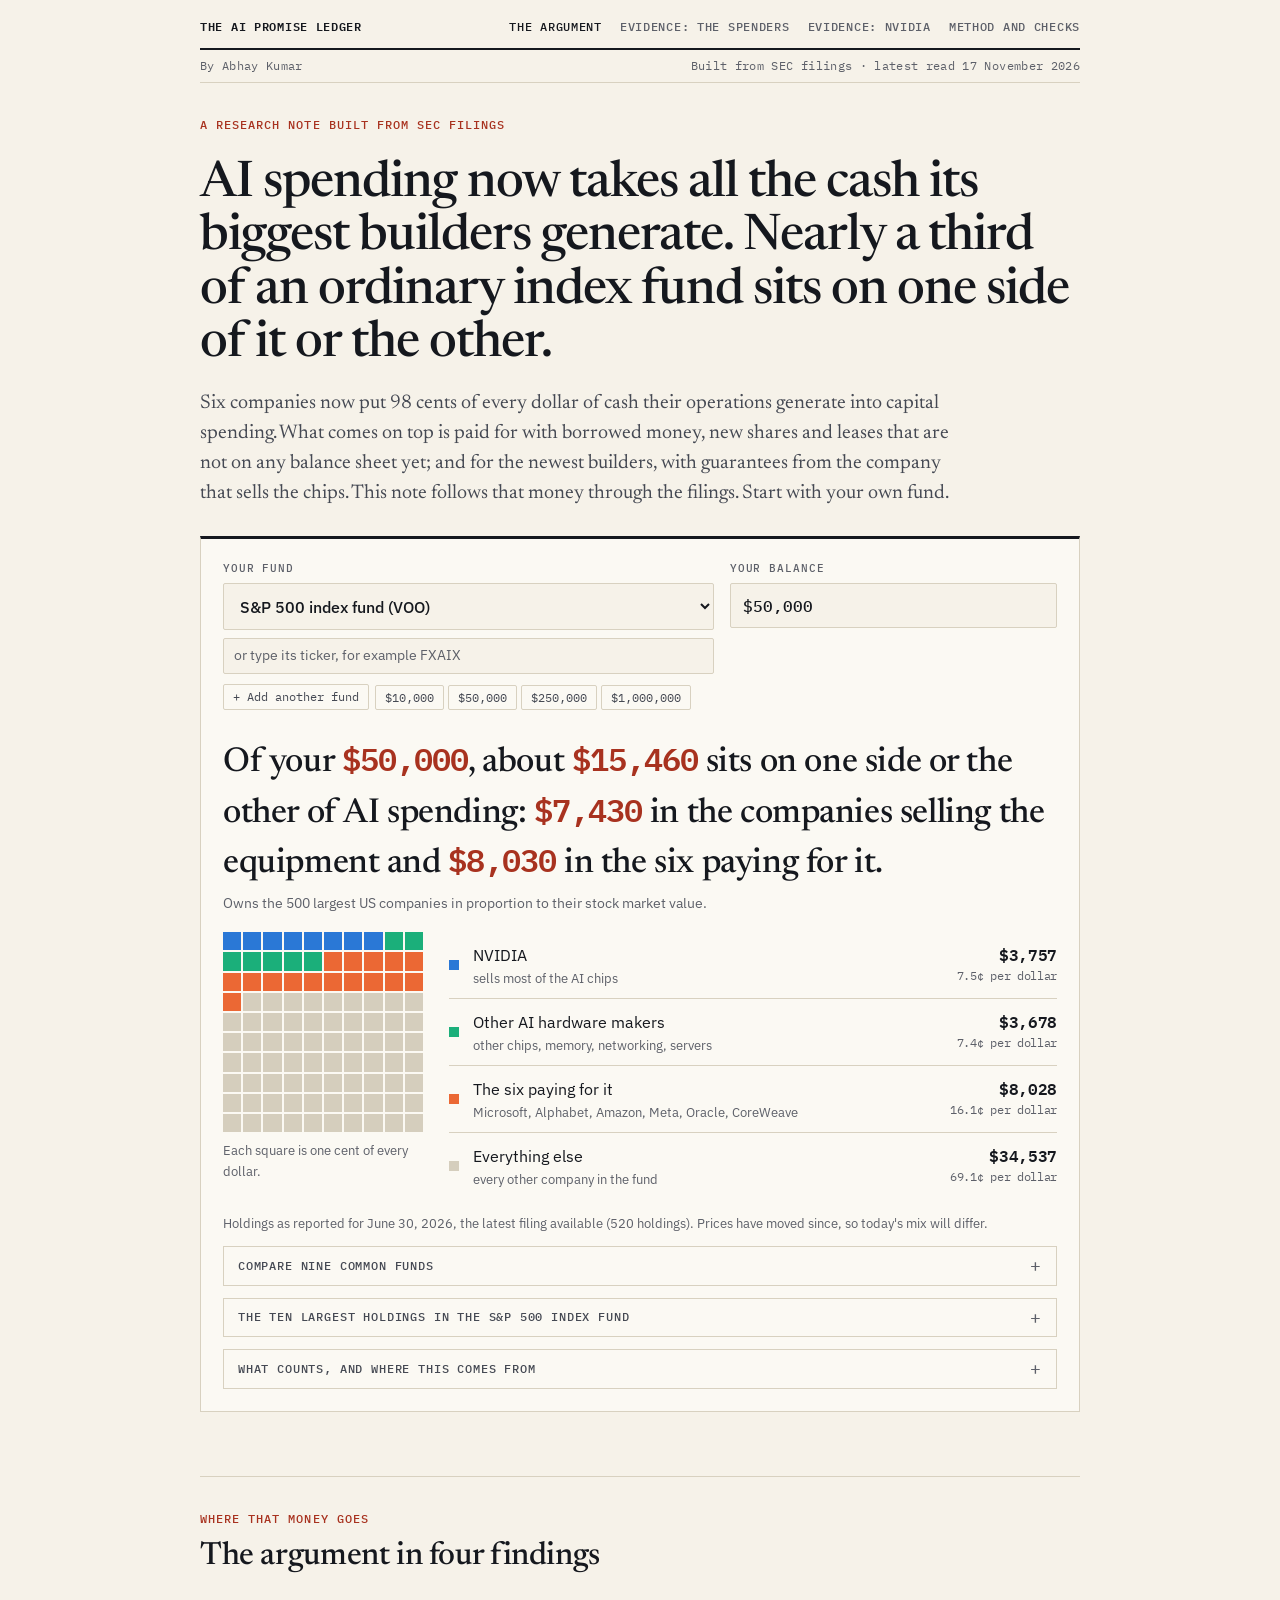
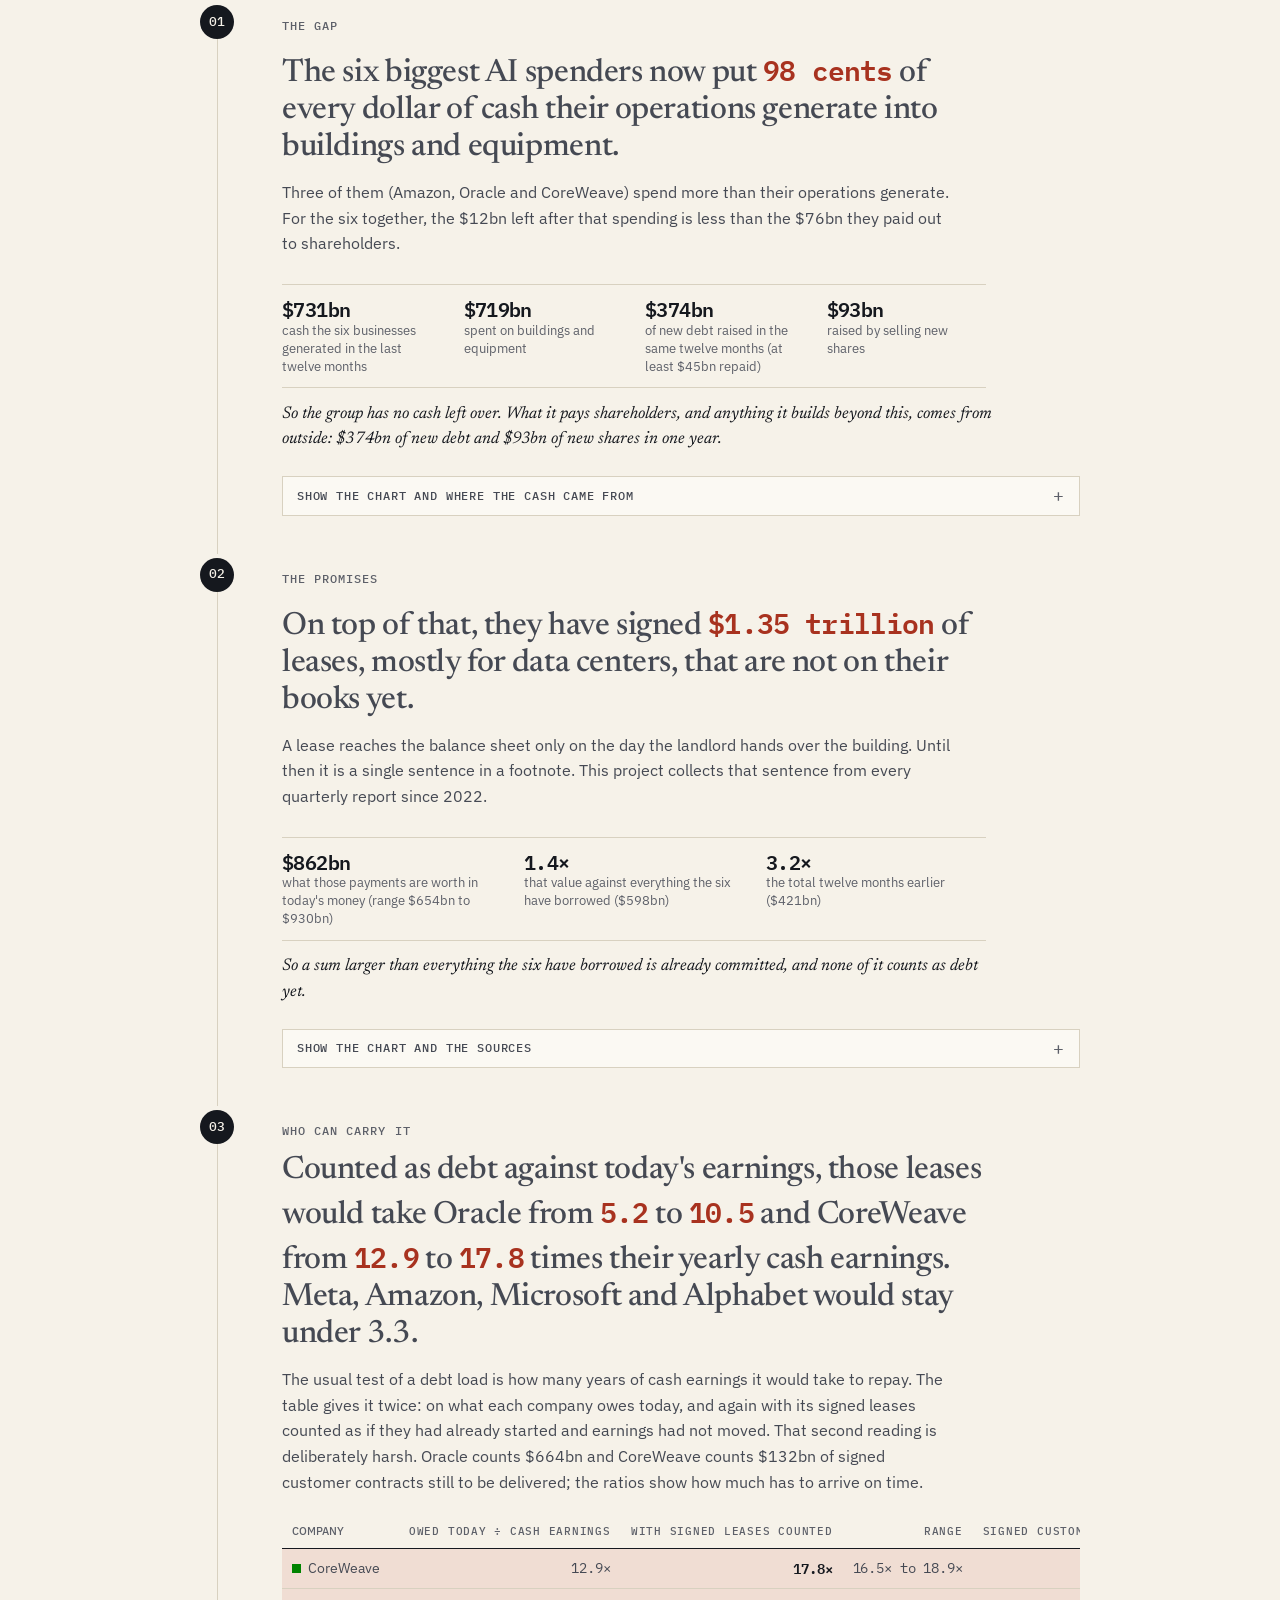
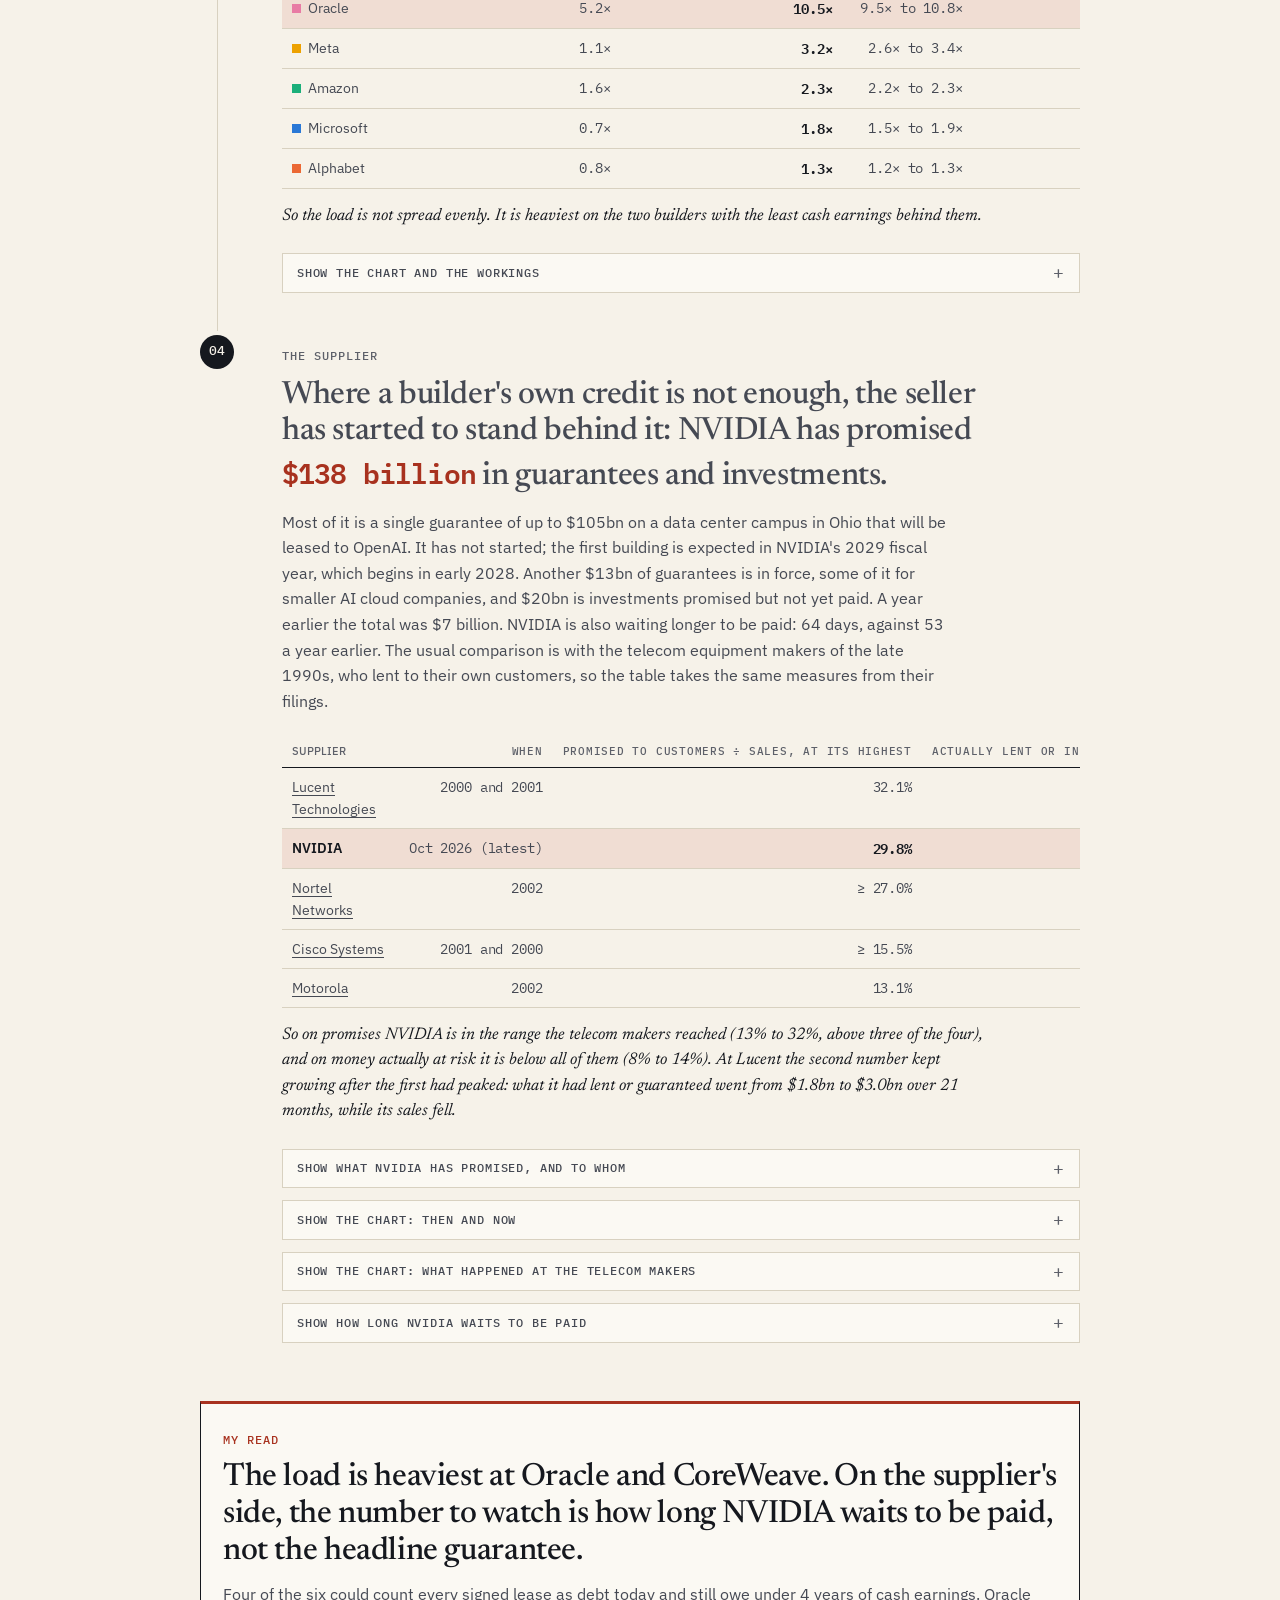
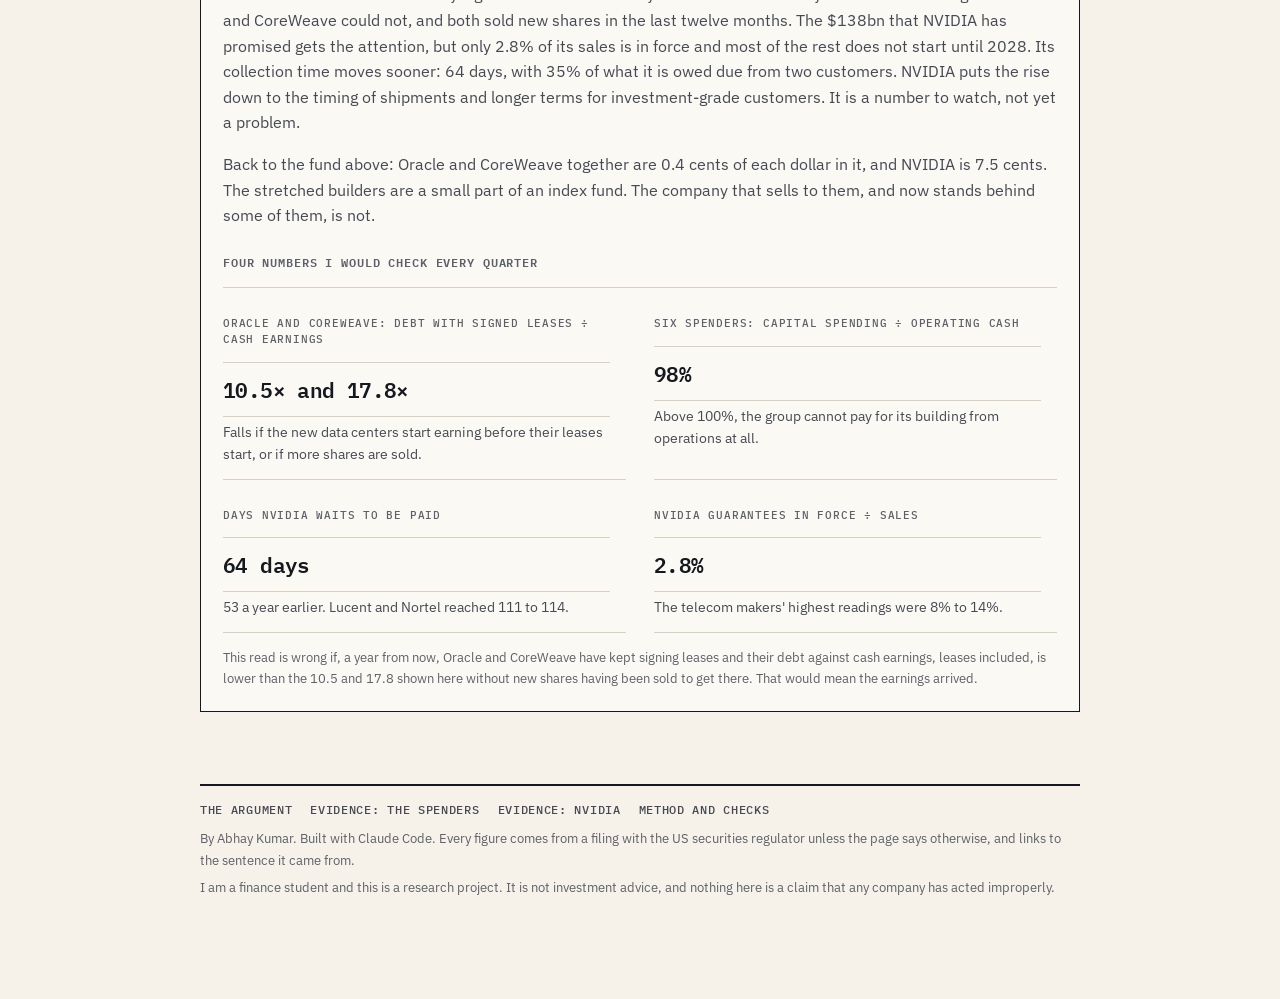
==== docs/index.html @ 32754086 "The AI Promise Ledger How the AI build-out is being paid for, from SEC filings: the cash gap at six " ====
<!doctype html>
<html lang="en">
<head>
<meta charset="utf-8">
<meta name="viewport" content="width=device-width, initial-scale=1">
<title>The AI Promise Ledger</title>
<meta name="description" content="How much of an ordinary index fund depends on AI spending, and how that spending is being paid for: four findings from SEC filings, with a tool to see your own number.">
<meta name="author" content="Abhay Kumar">
<link rel="canonical" href="https://abhay-kumar-2501.github.io/ai-promise-ledger/">
<link rel="icon" href="data:image/svg+xml,%3Csvg xmlns='http://www.w3.org/2000/svg' viewBox='0 0 32 32'%3E%3Crect width='32' height='32' fill='%2315181e'/%3E%3Crect x='7' y='18' width='4' height='7' fill='%23f6f2e9'/%3E%3Crect x='14' y='12' width='4' height='13' fill='%23f6f2e9'/%3E%3Crect x='21' y='7' width='4' height='18' fill='%23a8321f'/%3E%3C/svg%3E">
<meta property="og:type" content="article">
<meta property="og:site_name" content="The AI Promise Ledger">
<meta property="og:title" content="AI spending now takes all the cash its biggest builders generate">
<meta property="og:description" content="How much of an ordinary index fund depends on AI spending, and how that spending is being paid for: four findings from SEC filings, with a tool to see your own number.">
<meta property="og:url" content="https://abhay-kumar-2501.github.io/ai-promise-ledger/">
<meta property="og:image" content="https://abhay-kumar-2501.github.io/ai-promise-ledger/assets/card.png">
<meta property="og:image:width" content="1200">
<meta property="og:image:height" content="627">
<meta name="twitter:card" content="summary_large_image">
<link rel="preconnect" href="https://fonts.googleapis.com">
<link rel="preconnect" href="https://fonts.gstatic.com" crossorigin>
<link rel="stylesheet" href="https://fonts.googleapis.com/css2?family=IBM+Plex+Mono:wght@400;500;600&family=IBM+Plex+Sans:ital,wght@0,400;0,500;0,600;1,400&family=Newsreader:ital,opsz,wght@0,6..72,400;0,6..72,500;0,6..72,600;1,6..72,400&display=swap">
<link rel="stylesheet" href="assets/site.css">
</head>
<body>
<main>
  <header class="mast"><a class="brand" href="index.html">The AI Promise Ledger</a><nav aria-label="Pages"><a href="index.html" aria-current="page">The argument</a><a href="spenders.html">Evidence: the spenders</a><a href="nvidia.html">Evidence: NVIDIA</a><a href="method.html">Method and checks</a></nav></header>
  <div class="dateline"><span>By Abhay Kumar</span><span>Built from SEC filings · latest read 17 November 2026</span></div>
<script src="assets/charts.js"></script>
  <p class="kicker" style="margin-top:34px">A research note built from SEC filings</p>
  <h1>AI spending now takes all the cash its biggest builders generate. Nearly a third of an ordinary index fund sits on one side of it or the other.</h1>
  <p class="lede">Six companies now put <span id="lede-share"></span> of every dollar of cash their operations generate into capital spending. What comes on top is paid for with borrowed money, new shares and leases that are not on any balance sheet yet; and for the newest builders, with guarantees from the company that sells the chips. This note follows that money through the filings. Start with your own fund.</p>
  <noscript><p><b>This page needs JavaScript to show its figures.</b> The same numbers are in README.md and in the CSV files under data/processed in the repository.</p></noscript>

  <div class="tool" id="tool">
    <div id="lines"></div>
    <div class="quick" style="margin-top:10px"><button type="button" id="add-line">+ Add another fund</button><span id="quick"></span></div>
    <p class="answer" id="answer"></p>
    <p class="what" id="what"></p>
    <div class="split">
      <div><div class="waffle" id="waffle" role="img"></div><p class="small" style="margin-top:8px">Each square is one cent of every dollar.</p></div>
      <div class="rows" id="rows"></div>
    </div>
    <p class="small" id="asof" style="margin:14px 0 0"></p>
    <details class="ev" id="ev-funds"><summary>Compare nine common funds</summary><div class="ev-body">
      <p id="compare-text"></p>
      <div class="legend" id="legend"></div>
      <div class="chart" id="compare"></div>
      <p class="small" id="compare-hint"></p>
      <div class="scroll"><table id="conc"></table></div>
      <p class="small">"Counts like" is how many equal-sized holdings would give the same concentration.</p>
    </div></details>
    <details class="ev" id="ev-top"><summary id="top-title">The ten largest holdings</summary><div class="ev-body"><div class="scroll"><table id="top"></table></div>
      <p class="small" id="top-note"></p>
      <p class="small"><button type="button" class="chip" id="csv">Download this breakdown (CSV)</button></p></div></details>
    <details class="ev"><summary>What counts, and where this comes from</summary><div class="ev-body">
      <ul>
        <li><b>Source.</b> Funds must report every holding to the US securities regulator. The tool reads those reports. They are published a few months late, so the date is shown and today's mix will differ, especially after large price moves.</li>
        <li><b>Tickers.</b> The tool reads the holdings of nine funds. Typing a ticker matches it to one of them: the same fund, another fund tracking the same index, or the nearest kind where the note says how yours differs. The list of tickers is mine and covers common US funds, not all of them.</li>
        <li><b>The six paying for it</b> are Microsoft, Alphabet, Amazon, Meta, Oracle and CoreWeave, among the largest buyers of AI chips and data center space. NVIDIA does not name its customers, so this is my list. Each company is counted whole, although each also has large businesses unrelated to AI.</li>
        <li><b>The companies selling the equipment</b> are NVIDIA plus my own list of AI hardware makers: <span id="others"></span>. It leaves out the makers of chip-manufacturing equipment.</li>
        <li><b>Sellers and buyers are shown apart on purpose.</b> If spending slowed, the sellers would lose sales while the buyers would keep more of their cash, so the two groups do not carry the same risk.</li>
        <li><b>Not advice.</b> The tool shows what is in a fund. It does not say what anyone should hold.</li>
      </ul>
    </div></details>
  </div>

  <section id="argument">
    <p class="kicker">Where that money goes</p>
    <h2>The argument in four findings</h2>

    <ol class="chain">
      <li class="step" id="f-cash">
        <p class="kicker">The gap</p>
        <h2>The six biggest AI spenders now put <b id="n-cash"></b> of every dollar of cash their operations generate into buildings and equipment.</h2>
        <p id="cash-text"></p>
        <ul class="facts" id="facts-cash"></ul>
        <p class="so" id="cash-so"></p>
        <details class="ev" id="ev-cash"><summary>Show the chart and where the cash came from</summary><div class="ev-body">
          <div class="legend" id="cash-legend"></div>
          <div class="chart" id="cash-chart"></div>
          <p class="small">Spending on buildings and equipment as a share of cash from operations: fiscal years, then the latest twelve months. Above the dashed line a company spends more than its operations bring in. CoreWeave is off the scale and not drawn.</p>
          <h3>Twelve months of cash: where it came from and where it went</h3>
          <div class="scroll"><table id="su-table"></table></div>
          <p class="small">From each company's cash-flow statement, latest twelve months. A blank means the company does not report the item, so the totals of those columns are minimums. "New shares sold" includes shares bought by employees through company plans. Some of the money raised went to other uses, such as acquisitions, or was kept as cash. <a href="spenders.html#cash">Each company's history →</a></p>
        </div></details>
      </li>

      <li class="step" id="f-leases">
        <p class="kicker">The promises</p>
        <h2>On top of that, they have signed <b id="n-leases"></b> of leases, mostly for data centers, that are not on their books yet.</h2>
        <p>A lease reaches the balance sheet only on the day the landlord hands over the building. Until then it is a single sentence in a footnote. This project collects that sentence from every quarterly report since 2022.</p>
        <ul class="facts" id="facts-leases"></ul>
        <p class="so">So a sum larger than everything the six have borrowed is already committed, and none of it counts as debt yet.</p>
        <details class="ev" id="ev-leases"><summary>Show the chart and the sources</summary><div class="ev-body">
          <div class="legend" id="lease-legend"></div>
          <div class="chart" id="lease-chart"></div>
          <p class="small">Total future payments on leases signed but not yet started, by calendar quarter. These are payments over terms of up to 30 years, not one year's spending. Amazon's figure also covers warehouses and aircraft; Meta's and CoreWeave's include some energy, network and office leases.</p>
          <div class="scroll"><table id="lease-table"></table></div>
          <p class="small">"Worth today" discounts the payments at each company's own lease rate. Those rates were set when borrowing was cheaper, so the true figure is more likely below the middle estimate than above it. <a href="spenders.html#value">Method, range and test →</a></p>
        </div></details>
      </li>

      <li class="step" id="f-leverage">
        <p class="kicker">Who can carry it</p>
        <h2 id="lev-head"></h2>
        <p id="lev-text"></p>
        <div class="scroll"><table id="lev-table"></table></div>
        <p class="so">So the load is not spread evenly. It is heaviest on the two builders with the least cash earnings behind them.</p>
        <details class="ev" id="ev-lev"><summary>Show the chart and the workings</summary><div class="ev-body">
          <div class="legend"><span><i style="background:transparent;border:2px solid var(--text-2);border-radius:50%"></i>Today</span><span><i style="background:var(--text-2);border-radius:50%"></i>With signed leases counted</span><span><i style="background:var(--accent);border-radius:50%"></i>Above 4×</span></div>
          <div class="chart" id="lev-chart"></div>
          <p class="small">Borrowings plus leases, divided by cash earnings over the last twelve months (operating profit plus depreciation). The thin line is the range from the low and high lease values. Earnings are held at today's level, so this is a stress reading: the load if the new data centers earned nothing. For a company growing as fast as CoreWeave, the last twelve months understate what it earns now, which makes its ratio look worse. Cash is not deducted here; the evidence page shows both. <a href="spenders.html#leverage">Workings →</a></p>
        </div></details>
      </li>

      <li class="step" id="f-nvidia">
        <p class="kicker">The supplier</p>
        <h2>Where a builder's own credit is not enough, the seller has started to stand behind it: NVIDIA has promised <b id="n-nvidia"></b> in guarantees and investments.</h2>
        <p id="nvidia-text"></p>
        <div class="scroll"><table id="hist-table"></table></div>
        <p class="so" id="nvidia-so"></p>
        <details class="ev" id="ev-fin"><summary>Show what NVIDIA has promised, and to whom</summary><div class="ev-body">
          <div class="scroll"><table id="items-table"></table></div>
          <div class="legend" id="fin-legend"></div>
          <div class="chart" id="fin-chart"></div>
          <p class="small">Share of NVIDIA's annual rate of sales (the latest quarter's sales times four). The label above each bar is guarantees plus investment promises only. Guarantees are counted at their maximum; the one drawn in grey is not yet in effect. <a href="nvidia.html#financing">Every amount and its sentence →</a></p>
        </div></details>
        <details class="ev" id="ev-hist"><summary>Show the chart: then and now</summary><div class="ev-body">
          <div class="legend"><span><i style="background:var(--text-2);opacity:.32"></i>Promised to customers</span><span><i style="background:var(--text-2)"></i>Actually lent, or guarantees in force</span><span><i style="background:var(--accent)"></i>NVIDIA today</span></div>
          <div class="chart" id="hist-chart"></div>
          <p class="small" id="hist-note"></p>
        </div></details>
        <details class="ev" id="ev-path"><summary>Show the chart: what happened at the telecom makers</summary><div class="ev-body">
          <div class="legend" id="path-legend"></div>
          <div class="chart" id="path-chart"></div>
          <p class="small">Loans drawn plus guarantees, as a share of sales. The share rose after 2000 partly because customers drew on what they had been promised and partly because the suppliers' own sales fell. Cisco is shown at its fiscal year-ends only. <a href="nvidia.html#history">Data and sources →</a></p>
        </div></details>
        <details class="ev" id="ev-paid"><summary>Show how long NVIDIA waits to be paid</summary><div class="ev-body">
          <div class="scroll"><table id="dso-table"></table></div>
          <div id="terms"></div>
          <p class="small"><a href="nvidia.html#paid">More on collection times →</a></p>
        </div></details>
      </li>
    </ol>
  </section>

  <section id="verdict" style="border-top:0;padding-top:0;margin-top:20px">
    <div class="verdict">
      <p class="kicker">My read</p>
      <h2 id="verdict-head"></h2>
      <p id="verdict-text"></p>
      <p id="verdict-fund"></p>
      <h3>Four numbers I would check every quarter</h3>
      <div class="watch" id="watch"></div>
      <p class="small" style="margin:14px 0 0" id="wrong"></p>
    </div>
  </section>

<script>
const DATA = {"generated":"2026-11-18","funds":[{"key":"sp500","name":"S&P 500 index fund","tickers":"VOO / VFIAX","what":"Owns the 500 largest US companies in proportion to their stock market value.","as_of":"2026-06-30","nvidia":7.51423724736,"customers":16.056909775821,"other_ai":7.355626509695,"by_customer":{"Microsoft":4.296618516638,"Alphabet":5.8387024857259995,"Amazon":3.617764716969,"Meta":1.918219757301,"Oracle":0.385604299187,"CoreWeave":0.0},"stocks":99.74924638393117,"n_holdings":520,"fund_of_funds":false,"top10":36.40343698309,"effective_n":51.49614158717663,"top":[{"k":"nvidia","name":"NVIDIA Corp","pct":7.51423724736,"tier":1},{"k":"apple","name":"Apple Inc","pct":6.58996139512,"tier":null},{"k":"alphabet","name":"Alphabet Inc","pct":5.8387024857259995,"tier":2},{"k":"microsoft","name":"Microsoft Corp","pct":4.296618516638,"tier":2},{"k":"amazon","name":"Amazon.com Inc","pct":3.617764716969,"tier":2},{"k":"broadcom","name":"Broadcom Inc","pct":2.773236003521,"tier":3},{"k":"micron technology","name":"Micron Technology Inc","pct":2.018588470197,"tier":3},{"k":"meta platforms","name":"Meta Platforms Inc","pct":1.918219757301,"tier":2},{"k":"tesla","name":"Tesla Inc","pct":1.836108390258,"tier":null},{"k":"eli lilly and","name":"Eli Lilly & Co","pct":1.471218732362,"tier":null},{"k":"advanced micro devices","name":"Advanced Micro Devices Inc","pct":1.468787588497,"tier":3},{"k":"berkshire hathaway","name":"Berkshire Hathaway Inc","pct":1.422447736013,"tier":null}]},{"key":"total_us","name":"Total US stock market fund","tickers":"VTI / VTSAX","what":"Owns almost every US-listed company from the largest to the smallest.","as_of":"2026-06-30","nvidia":6.355382492074,"customers":14.302469116923,"other_ai":6.738290230066999,"by_customer":{"Microsoft":3.828291798563,"Alphabet":5.1754880591,"Amazon":3.18794802164,"Meta":1.709033332268,"Oracle":0.349391000878,"CoreWeave":0.052316904474},"stocks":99.7767365100598,"n_holdings":3546,"fund_of_funds":false,"top10":32.034025252579,"effective_n":66.74946419936063,"top":[{"k":"nvidia","name":"NVIDIA Corp","pct":6.355382492074,"tier":1},{"k":"apple","name":"Apple Inc","pct":5.871626660176,"tier":null},{"k":"alphabet","name":"Alphabet Inc","pct":5.1754880591,"tier":2},{"k":"microsoft","name":"Microsoft Corp","pct":3.828291798563,"tier":2},{"k":"amazon","name":"Amazon.com Inc","pct":3.18794802164,"tier":2},{"k":"broadcom","name":"Broadcom Inc","pct":2.470993225404,"tier":3},{"k":"micron technology","name":"Micron Technology Inc","pct":1.798448216659,"tier":3},{"k":"meta platforms","name":"Meta Platforms Inc","pct":1.709033332268,"tier":2},{"k":"tesla","name":"Tesla Inc","pct":1.636813446695,"tier":null},{"k":"eli lilly and","name":"Eli Lilly & Co","pct":1.404522898227,"tier":null},{"k":"advanced micro devices","name":"Advanced Micro Devices Inc","pct":1.308678256764,"tier":3},{"k":"berkshire hathaway","name":"Berkshire Hathaway Inc","pct":1.244064149689,"tier":null}]},{"key":"target_2060","name":"Target-date 2060 fund (far from retirement)","tickers":"VTTSX","what":"A one-ticket fund for people retiring around 2060: mostly stock funds that shift toward bonds over time.","as_of":"2026-06-30","nvidia":3.4366642425970664,"customers":7.734040281018194,"other_ai":5.702891319578757,"by_customer":{"Microsoft":2.0701434651269266,"Alphabet":2.7986379691354637,"Amazon":1.7238784584392377,"Meta":0.9241573972513564,"Oracle":0.1889326977408682,"CoreWeave":0.0282902933243421},"stocks":90.22930251337996,"n_holdings":7,"fund_of_funds":true,"top10":25.288275407981395,"effective_n":104.31548459658984,"top":[{"k":"vanguard total bond market ii index fund","name":"Vanguard Total Bond Market II Index Fund","pct":6.078347932082,"tier":null},{"k":"nvidia","name":"NVIDIA Corp","pct":3.4366642425970664,"tier":1},{"k":"apple","name":"Apple Inc","pct":3.175073949376317,"tier":null},{"k":"alphabet","name":"Alphabet Inc","pct":2.7986379691354637,"tier":2},{"k":"vanguard total international bond ii index fund","name":"Vanguard Total International Bond II Index Fund","pct":2.621110784789,"tier":null},{"k":"microsoft","name":"Microsoft Corp","pct":2.0701434651269266,"tier":2},{"k":"amazon","name":"Amazon.com Inc","pct":1.7238784584392377,"tier":2},{"k":"taiwan semiconductor manufacturing","name":"Taiwan Semiconductor Manufacturing Co Ltd","pct":1.5015213346535778,"tier":3},{"k":"broadcom","name":"Broadcom Inc","pct":1.3361861496198113,"tier":3},{"k":"micron technology","name":"Micron Technology Inc","pct":0.9725083716145404,"tier":3},{"k":"meta platforms","name":"Meta Platforms Inc","pct":0.9241573972513564,"tier":2},{"k":"tesla","name":"Tesla Inc","pct":0.8851045945816959,"tier":null}]},{"key":"target_2030","name":"Target-date 2030 fund (near retirement)","tickers":"VTHRX","what":"A one-ticket fund for people retiring around 2030: a mix of stock funds and bond funds.","as_of":"2026-06-30","nvidia":2.24107075726156,"customers":5.043417187643202,"other_ai":3.7220456416755097,"by_customer":{"Microsoft":1.3499538085588925,"Alphabet":1.8250097391101832,"Amazon":1.1241521805929504,"Meta":0.6026489560475219,"Oracle":0.1232042219165487,"CoreWeave":0.0184482814171057},"stocks":58.89466269473585,"n_holdings":8,"fund_of_funds":true,"top10":50.23983840823183,"effective_n":11.002904115251118,"top":[{"k":"vanguard total bond market ii index fund","name":"Vanguard Total Bond Market II Index Fund","pct":27.38194014111,"tier":null},{"k":"vanguard total international bond ii index fund","name":"Vanguard Total International Bond II Index Fund","pct":11.62845692206,"tier":null},{"k":"nvidia","name":"NVIDIA Corp","pct":2.24107075726156,"tier":1},{"k":"apple","name":"Apple Inc","pct":2.0704860521122788,"tier":null},{"k":"alphabet","name":"Alphabet Inc","pct":1.8250097391101834,"tier":2},{"k":"microsoft","name":"Microsoft Corp","pct":1.3499538085588925,"tier":2},{"k":"amazon","name":"Amazon.com Inc","pct":1.1241521805929504,"tier":2},{"k":"vanguard short term inflation protected securities index fund","name":"Vanguard Short-Term Inflation-Protected Securities Index Fund","pct":1.016617205776,"tier":null},{"k":"taiwan semiconductor manufacturing","name":"Taiwan Semiconductor Manufacturing Co Ltd","pct":0.9814513131081868,"tier":3},{"k":"broadcom","name":"Broadcom Inc","pct":0.871335543651469,"tier":3},{"k":"micron technology","name":"Micron Technology Inc","pct":0.6341789360168627,"tier":3},{"k":"meta platforms","name":"Meta Platforms Inc","pct":0.6026489560475219,"tier":2}]},{"key":"nasdaq100","name":"Nasdaq-100 fund","tickers":"QQQ","what":"Owns the 100 largest non-financial companies on the Nasdaq exchange; heavy in technology.","as_of":"2026-06-30","nvidia":7.596756593966,"customers":17.469342427650997,"other_ai":14.037783979384,"by_customer":{"Microsoft":4.347272989282,"Alphabet":6.289750543937,"Amazon":4.022351324055,"Meta":2.617007556934,"Oracle":0.0,"CoreWeave":0.192960013443},"stocks":99.92687750561107,"n_holdings":105,"fund_of_funds":false,"top10":45.00024763161501,"effective_n":34.16257996505034,"top":[{"k":"nvidia","name":"NVIDIA Corp","pct":7.596756593966,"tier":1},{"k":"apple","name":"Apple Inc","pct":6.667600398505,"tier":null},{"k":"alphabet","name":"Alphabet Inc","pct":6.289750543937,"tier":2},{"k":"micron technology","name":"Micron Technology, Inc","pct":5.638018381049,"tier":3},{"k":"microsoft","name":"Microsoft Corp","pct":4.347272989282,"tier":2},{"k":"advanced micro devices","name":"Advanced Micro Devices, Inc","pct":4.102620919852,"tier":3},{"k":"amazon","name":"Amazon.com, Inc","pct":4.022351324055,"tier":2},{"k":"tesla","name":"Tesla, Inc","pct":3.296348339491,"tier":null},{"k":"intel","name":"Intel Corp","pct":3.039528141478,"tier":null},{"k":"broadcom","name":"Broadcom Inc","pct":2.809874873774,"tier":3},{"k":"meta platforms","name":"Meta Platforms, Inc","pct":2.617007556934,"tier":2},{"k":"applied materials","name":"Applied Materials, Inc","pct":2.486231577287,"tier":null}]},{"key":"total_world","name":"Total world stock fund","tickers":"VT","what":"Owns stocks from the US and from other countries around the world in proportion to market value.","as_of":"2026-07-31","nvidia":4.056591023517,"customers":9.810220222511,"other_ai":5.755835432373999,"by_customer":{"Microsoft":2.989163170423,"Alphabet":3.265899267397,"Amazon":2.28122217065,"Meta":1.059585287753,"Oracle":0.192719435744,"CoreWeave":0.021630890544},"stocks":99.25457788295908,"n_holdings":10100,"fund_of_funds":false,"top10":21.631995627169996,"effective_n":142.84365840383217,"top":[{"k":"nvidia","name":"NVIDIA Corp","pct":4.056591023517,"tier":1},{"k":"apple","name":"Apple Inc","pct":3.867481321238,"tier":null},{"k":"alphabet","name":"Alphabet Inc","pct":3.2658992673969998,"tier":2},{"k":"microsoft","name":"Microsoft Corp","pct":2.989163170423,"tier":2},{"k":"amazon","name":"Amazon.com Inc","pct":2.28122217065,"tier":2},{"k":"broadcom","name":"Broadcom Inc","pct":1.568477431426,"tier":3},{"k":"taiwan semiconductor manufacturing","name":"Taiwan Semiconductor Manufacturing Co Ltd","pct":1.558598920682,"tier":3},{"k":"meta platforms","name":"Meta Platforms Inc","pct":1.059585287753,"tier":2},{"k":"jpmorgan chase and","name":"JPMorgan Chase & Co","pct":0.814331974564,"tier":null},{"k":"micron technology","name":"Micron Technology Inc","pct":0.803597515245,"tier":3},{"k":"eli lilly and","name":"Eli Lilly & Co","pct":0.794535985566,"tier":null},{"k":"tesla","name":"Tesla Inc","pct":0.787184548779,"tier":null}]},{"key":"equal_weight_500","name":"Equal-weight S&P 500 fund","tickers":"RSP","what":"Owns the same 500 companies as the S&P 500 but about the same dollar amount of each one.","as_of":"2026-07-31","nvidia":0.19348060065,"customers":0.953661256459,"other_ai":1.522876981882,"by_customer":{"Microsoft":0.225939391478,"Alphabet":0.194034891981,"Amazon":0.220641769127,"Meta":0.188358700692,"Oracle":0.124686503181,"CoreWeave":0.0},"stocks":100.271658972982,"n_holdings":508,"fund_of_funds":false,"top10":6.301108440552,"effective_n":321.0608255787528,"top":[{"k":"paypal","name":"PayPal Holdings, Inc","pct":0.271746587004,"tier":null},{"k":"bio techne","name":"Bio-Techne Corp","pct":0.265303830375,"tier":null},{"k":"zebra technologies","name":"Zebra Technologies Corp","pct":0.261772485243,"tier":null},{"k":"global payments","name":"Global Payments Inc","pct":0.260180928443,"tier":null},{"k":"expedia group","name":"Expedia Group, Inc","pct":0.260041858384,"tier":null},{"k":"doordash","name":"DoorDash, Inc","pct":0.251164635169,"tier":null},{"k":"iqvia","name":"IQVIA Holdings Inc","pct":0.24940169904,"tier":null},{"k":"baxter international","name":"Baxter International Inc","pct":0.248779388514,"tier":null},{"k":"international paper","name":"International Paper Co","pct":0.247637613478,"tier":null},{"k":"willis towers watson","name":"Willis Towers Watson PLC","pct":0.245901138158,"tier":null},{"k":"garmin","name":"Garmin Ltd","pct":0.244944652809,"tier":null},{"k":"regeneron pharmaceuticals","name":"Regeneron Pharmaceuticals, Inc","pct":0.244852435949,"tier":null}]},{"key":"tech_sector","name":"Technology sector fund","tickers":"VGT","what":"Owns only technology companies from the US stock market.","as_of":"2026-08-31","nvidia":17.77321588932,"customers":12.29388559566,"other_ai":13.896503284295,"by_customer":{"Microsoft":11.32287909757,"Alphabet":0.0,"Amazon":0.0,"Meta":0.0,"Oracle":0.970725099668,"CoreWeave":0.000281398422},"stocks":99.91510467972698,"n_holdings":323,"fund_of_funds":false,"top10":62.49576861357601,"effective_n":13.05750460172007,"top":[{"k":"nvidia","name":"NVIDIA Corp","pct":17.77321588932,"tier":1},{"k":"apple","name":"Apple Inc","pct":15.82762238672,"tier":null},{"k":"microsoft","name":"Microsoft Corp","pct":11.32287909757,"tier":2},{"k":"micron technology","name":"Micron Technology Inc","pct":4.191044769788,"tier":3},{"k":"broadcom","name":"Broadcom Inc","pct":4.051134728192,"tier":3},{"k":"advanced micro devices","name":"Advanced Micro Devices Inc","pct":2.957220440485,"tier":3},{"k":"cisco systems","name":"Cisco Systems Inc","pct":1.716680109769,"tier":null},{"k":"palantir technologies","name":"Palantir Technologies Inc","pct":1.618959064182,"tier":null},{"k":"intel","name":"Intel Corp","pct":1.544917366913,"tier":null},{"k":"lam research","name":"Lam Research Corp","pct":1.492094760637,"tier":null},{"k":"applied materials","name":"Applied Materials Inc","pct":1.43631174865,"tier":null},{"k":"palo alto networks","name":"Palo Alto Networks Inc","pct":1.24377777706,"tier":null}]},{"key":"semiconductors","name":"Semiconductor (chip company) fund","tickers":"SMH","what":"Owns about 25 of the biggest chip designers and chip equipment makers.","as_of":"2026-09-30","nvidia":19.36517138228,"customers":0.0,"other_ai":34.908679546841,"by_customer":{"Microsoft":0.0,"Alphabet":0.0,"Amazon":0.0,"Meta":0.0,"Oracle":0.0,"CoreWeave":0.0},"stocks":99.941364941959,"n_holdings":26,"fund_of_funds":false,"top10":67.311455178305,"effective_n":13.28169063602235,"top":[{"k":"nvidia","name":"NVIDIA Corp","pct":19.36517138228,"tier":1},{"k":"taiwan semiconductor manufacturing","name":"Taiwan Semiconductor Manufacturing Co Ltd","pct":9.24297663722,"tier":3},{"k":"advanced micro devices","name":"Advanced Micro Devices Inc","pct":5.56641012599,"tier":3},{"k":"broadcom","name":"Broadcom Inc","pct":5.195765729888,"tier":3},{"k":"micron technology","name":"Micron Technology Inc","pct":4.913723544769,"tier":3},{"k":"intel","name":"Intel Corp","pct":4.818061574001,"tier":null},{"k":"applied materials","name":"Applied Materials Inc","pct":4.643633195522,"tier":null},{"k":"texas instruments","name":"Texas Instruments Inc","pct":4.558519273671,"tier":null},{"k":"kla","name":"KLA Corp","pct":4.537215162898,"tier":null},{"k":"asml holding","name":"ASML Holding NV","pct":4.469978552066,"tier":null},{"k":"marvell technology","name":"Marvell Technology Inc","pct":4.46964839648,"tier":3},{"k":"lam research","name":"Lam Research Corp","pct":4.428226328485,"tier":null}]}],"tickers":[{"t":"VOO","key":"sp500","match":"same_fund","name":"Vanguard S&P 500 ETF","note":""},{"t":"VFIAX","key":"sp500","match":"same_fund","name":"Vanguard 500 Index Fund Admiral Shares","note":""},{"t":"VFINX","key":"sp500","match":"same_fund","name":"Vanguard 500 Index Fund Investor Shares","note":""},{"t":"SPY","key":"sp500","match":"same_index","name":"SPDR S&P 500 ETF Trust","note":""},{"t":"IVV","key":"sp500","match":"same_index","name":"iShares Core S&P 500 ETF","note":""},{"t":"FXAIX","key":"sp500","match":"same_index","name":"Fidelity 500 Index Fund","note":""},{"t":"SWPPX","key":"sp500","match":"same_index","name":"Schwab S&P 500 Index Fund","note":""},{"t":"VTI","key":"total_us","match":"same_fund","name":"Vanguard Total Stock Market ETF","note":""},{"t":"VTSAX","key":"total_us","match":"same_fund","name":"Vanguard Total Stock Market Index Fund Admiral Shares","note":""},{"t":"ITOT","key":"total_us","match":"similar","name":"iShares Core S&P Total U.S. Stock Market ETF","note":"It follows a different index of nearly the whole US stock market so its mix is very close."},{"t":"SCHB","key":"total_us","match":"similar","name":"Schwab U.S. Broad Market ETF","note":"It follows a different index of nearly the whole US stock market so its mix is very close."},{"t":"FSKAX","key":"total_us","match":"similar","name":"Fidelity Total Market Index Fund","note":"It follows a different index of nearly the whole US stock market so its mix is very close."},{"t":"SWTSX","key":"total_us","match":"similar","name":"Schwab Total Stock Market Index Fund","note":"It follows a different index of nearly the whole US stock market so its mix is very close."},{"t":"FZROX","key":"total_us","match":"similar","name":"Fidelity ZERO Total Market Index Fund","note":"It follows a different index of nearly the whole US stock market so its mix is very close."},{"t":"QQQ","key":"nasdaq100","match":"same_fund","name":"Invesco QQQ Trust","note":""},{"t":"QQQM","key":"nasdaq100","match":"same_index","name":"Invesco NASDAQ 100 ETF","note":""},{"t":"VT","key":"total_world","match":"same_fund","name":"Vanguard Total World Stock ETF","note":""},{"t":"VTWAX","key":"total_world","match":"same_fund","name":"Vanguard Total World Stock Index Fund Admiral Shares","note":""},{"t":"ACWI","key":"total_world","match":"similar","name":"iShares MSCI ACWI ETF","note":"It follows a different world index that leaves out smaller companies so its share in the largest names is a little higher."},{"t":"RSP","key":"equal_weight_500","match":"same_fund","name":"Invesco S&P 500 Equal Weight ETF","note":""},{"t":"VGT","key":"tech_sector","match":"same_fund","name":"Vanguard Information Technology ETF","note":""},{"t":"VITAX","key":"tech_sector","match":"same_fund","name":"Vanguard Information Technology Index Fund Admiral Shares","note":""},{"t":"FTEC","key":"tech_sector","match":"similar","name":"Fidelity MSCI Information Technology Index ETF","note":"It follows a closely related technology index."},{"t":"XLK","key":"tech_sector","match":"similar","name":"Technology Select Sector SPDR Fund","note":"It holds only the technology companies in the S&P 500 so it is more concentrated in the largest names."},{"t":"SMH","key":"semiconductors","match":"same_fund","name":"VanEck Semiconductor ETF","note":""},{"t":"SOXX","key":"semiconductors","match":"similar","name":"iShares Semiconductor ETF","note":"It follows a different index of chip companies with different weights."},{"t":"SOXQ","key":"semiconductors","match":"similar","name":"Invesco PHLX Semiconductor ETF","note":"It follows a different index of chip companies with different weights."},{"t":"VTTSX","key":"target_2060","match":"same_fund","name":"Vanguard Target Retirement 2060 Fund","note":""},{"t":"VSVNX","key":"target_2060","match":"similar","name":"Vanguard Target Retirement 2070 Fund","note":"It holds nearly the same mix of stocks and bonds."},{"t":"VLXVX","key":"target_2060","match":"similar","name":"Vanguard Target Retirement 2065 Fund","note":"It holds nearly the same mix of stocks and bonds."},{"t":"VFFVX","key":"target_2060","match":"similar","name":"Vanguard Target Retirement 2055 Fund","note":"It holds nearly the same mix of stocks and bonds."},{"t":"VFIFX","key":"target_2060","match":"similar","name":"Vanguard Target Retirement 2050 Fund","note":"It holds nearly the same mix of stocks and bonds."},{"t":"VTIVX","key":"target_2060","match":"similar","name":"Vanguard Target Retirement 2045 Fund","note":"It holds somewhat more in bonds so its true figure is a little lower."},{"t":"VFORX","key":"target_2030","match":"similar","name":"Vanguard Target Retirement 2040 Fund","note":"It holds more in stocks than the 2030 fund so its true figure is higher: between this and the 2060 fund."},{"t":"VTTHX","key":"target_2030","match":"similar","name":"Vanguard Target Retirement 2035 Fund","note":"It holds somewhat more in stocks so its true figure is a little higher."},{"t":"VTHRX","key":"target_2030","match":"same_fund","name":"Vanguard Target Retirement 2030 Fund","note":""},{"t":"VTTVX","key":"target_2030","match":"similar","name":"Vanguard Target Retirement 2025 Fund","note":"It holds less in stocks so its true figure is lower."},{"t":"VTWNX","key":"target_2030","match":"similar","name":"Vanguard Target Retirement 2020 Fund","note":"It holds less in stocks so its true figure is lower."}],"other_ai_names":[{"company":"Broadcom","reason":"Designs custom AI chips and the networking chips that link AI servers."},{"company":"Taiwan Semiconductor Manufacturing","reason":"Manufactures most leading AI chips including NVIDIA's."},{"company":"Advanced Micro Devices","reason":"Sells data center GPUs and server processors."},{"company":"Micron Technology","reason":"Makes the high-bandwidth memory that sits next to AI accelerators."},{"company":"SK hynix","reason":"Leading supplier of high-bandwidth memory for AI accelerators."},{"company":"Marvell Technology","reason":"Custom AI chips and data center networking silicon."},{"company":"Arista Networks","reason":"Sells the Ethernet switches that connect AI data center servers."},{"company":"Dell Technologies","reason":"Large seller of AI-optimised servers."},{"company":"Super Micro Computer","reason":"Builds servers around NVIDIA accelerators."},{"company":"Vertiv Holdings","reason":"Power and cooling equipment for data centers."},{"company":"Celestica","reason":"Builds networking and server hardware for hyperscale data centers."},{"company":"Credo Technology","reason":"Cables and chips that move data between AI servers."},{"company":"Astera Labs","reason":"Connectivity chips inside AI servers."}],"argument":{"names":{"MSFT":"Microsoft","GOOGL":"Alphabet","AMZN":"Amazon","META":"Meta","ORCL":"Oracle","CRWV":"CoreWeave"},"latest_filing":"2026-11-17","leases":{"series":[{"quarter":"2022Q4","values":{"AMZN":27029000000.0,"CRWV":null,"GOOGL":3730000000.0,"META":9790000000.0,"MSFT":26000000000.0,"ORCL":4099999999.999999}},{"quarter":"2023Q1","values":{"AMZN":26369000000.0,"CRWV":null,"GOOGL":3000000000.0,"META":11590000000.0,"MSFT":26900000000.0,"ORCL":4099999999.999999}},{"quarter":"2023Q2","values":{"AMZN":23989000000.0,"CRWV":null,"GOOGL":2900000000.0,"META":10870000000.0,"MSFT":42100000000.0,"ORCL":9100000000.0}},{"quarter":"2023Q3","values":{"AMZN":25910000000.0,"CRWV":null,"GOOGL":3500000000.0,"META":8740000000.0,"MSFT":82600000000.0,"ORCL":9100000000.0}},{"quarter":"2023Q4","values":{"AMZN":38181000000.0,"CRWV":null,"GOOGL":3957000000.0,"META":8440000000.0,"MSFT":92600000000.0,"ORCL":10600000000.0}},{"quarter":"2024Q1","values":{"AMZN":36822000000.0,"CRWV":null,"GOOGL":3600000000.0,"META":6170000000.0,"MSFT":96200000000.0,"ORCL":18800000000.0}},{"quarter":"2024Q2","values":{"AMZN":39847000000.0,"CRWV":null,"GOOGL":5200000000.0,"META":6200000000.0,"MSFT":117000000000.0,"ORCL":22900000000.0}},{"quarter":"2024Q3","values":{"AMZN":50335000000.0,"CRWV":null,"GOOGL":6100000000.0,"META":18490000000.0,"MSFT":116100000000.0,"ORCL":36200000000.0}},{"quarter":"2024Q4","values":{"AMZN":61627000000.0,"CRWV":null,"GOOGL":7273000000.0,"META":34119999999.999996,"MSFT":105400000000.0,"ORCL":36700000000.0}},{"quarter":"2025Q1","values":{"AMZN":67201000000.0,"CRWV":19900000000.0,"GOOGL":17300000000.0,"META":35270000000.0,"MSFT":99200000000.0,"ORCL":48400000000.0}},{"quarter":"2025Q2","values":{"AMZN":68884000000.0,"CRWV":34000000000.0,"GOOGL":23900000000.0,"META":52560000000.0,"MSFT":92700000000.0,"ORCL":43400000000.0}},{"quarter":"2025Q3","values":{"AMZN":75021000000.0,"CRWV":39100000000.0,"GOOGL":42600000000.0,"META":58140000000.0,"MSFT":106200000000.0,"ORCL":99800000000.0}},{"quarter":"2025Q4","values":{"AMZN":96373000000.0,"CRWV":38500000000.0,"GOOGL":58500000000.0,"META":103770000000.0,"MSFT":155100000000.0,"ORCL":248000000000.0}},{"quarter":"2026Q1","values":{"AMZN":106347000000.0,"CRWV":40700000000.0,"GOOGL":75600000000.0,"META":182880000000.0,"MSFT":196600000000.0,"ORCL":261000000000.0}},{"quarter":"2026Q2","values":{"AMZN":137214000000.0,"CRWV":35500000000.0,"GOOGL":85200000000.0,"META":278990000000.0,"MSFT":329100000000.0,"ORCL":260000000000.0}},{"quarter":"2026Q3","values":{"AMZN":164922000000.0,"CRWV":47400000000.0,"GOOGL":130500000000.0,"META":355730000000.0,"MSFT":364600000000.0,"ORCL":288000000000.0}}],"latest":[{"ticker":"MSFT","name":"Microsoft","period_end":"2026-09-30","form":"10-Q","value":364600000000.0,"year_ago":106200000000.0,"evidence":", we had additional leases, primarily for datacenters, that had not yet commenced of $ 364.6 billion, with some arrangements subject to certain contractual conditions being met. These leases wil","url":"https://www.sec.gov/Archives/edgar/data/789019/000119312526436133/msft-20260930.htm"},{"ticker":"GOOGL","name":"Alphabet","period_end":"2026-09-30","form":"10-Q","value":130500000000.0,"year_ago":42600000000.0,"evidence":"ily related to data centers and energy infrastructure, that have not yet commenced with future lease payments of $ 130.5 billion that are not yet recorded. These leases will commence between 2026 and 2031 with non-cancelable lease terms between one and 26 y","url":"https://www.sec.gov/Archives/edgar/data/1652044/000165204426000084/goog-20260930.htm"},{"ticker":"AMZN","name":"Amazon","period_end":"2026-09-30","form":"10-Q","value":164922000000.0,"year_ago":75021000000.0,"evidence":"Leases not yet commenced 2,590 12,448 11,477 12,193 11,385 114,829 164,922","url":"https://www.sec.gov/Archives/edgar/data/1018724/000101872426000040/amzn-20260930.htm"},{"ticker":"META","name":"Meta","period_end":"2026-09-30","form":"10-Q","value":355730000000.0,"year_ago":58140000000.0,"evidence":"ncluded on our balance sheet, we have operating and finance leases that have not yet commenced as of September 30, 2026. These lease obligations were approximately $ 355.73 billion, consisting of data centers, energy-related infrastructure, colocations, and certain network infrastructure, which will commence during the remainder of 2026 through 2036 wi","url":"https://www.sec.gov/Archives/edgar/data/1326801/000162828026066773/meta-20260930.htm"},{"ticker":"ORCL","name":"Oracle","period_end":"2026-08-31","form":"10-Q","value":288000000000.0,"year_ago":99800000000.0,"evidence":"34,621 $ 9,185 As of August 31, 2026 , we had $ 288 billion of additional lease commitments","url":"https://www.sec.gov/Archives/edgar/data/1341439/000119312526389274/orcl-20260831.htm"},{"ticker":"CRWV","name":"CoreWeave","period_end":"2026-09-30","form":"10-Q","value":47400000000.0,"year_ago":39100000000.0,"evidence":"ily for data centers, equipment, and office buildings, that had not yet commenced. The aggregate amount of estimated future undiscounted lease payments associated with such leases is $ 47.4 billion. These leases will commence between","url":"https://www.sec.gov/Archives/edgar/data/1769628/000176962826000465/crwv-20260930.htm"}],"n_figures":114},"pv":{"rows":[{"ticker":"MSFT","undiscounted":364600000000.0,"low":167624712430.0,"base":230631216797.0,"high":253885935747.0,"rate":0.043,"term":15.0,"annual_rent":24306666667.0,"debt":35481000000.0,"existing_leases":98450000000.0,"cash":64509000000.0,"ttm_operating_income":163191000000.0,"ttm_cfo":195878000000.0},{"ticker":"GOOGL","undiscounted":130500000000.0,"low":66401480235.0,"base":89169066518.0,"high":97573637771.0,"rate":0.04,"term":15.0,"annual_rent":8700000000.0,"debt":126118000000.0,"existing_leases":24213000000.0,"cash":265098000000.0,"ttm_operating_income":156976000000.0,"ttm_cfo":179551000000.0},{"ticker":"AMZN","undiscounted":164922000000.0,"low":107842176766.0,"base":127212998260.0,"high":128474862316.0,"rate":0.039,"term":13.2,"annual_rent":12448000000.0,"debt":180887000000.0,"existing_leases":114783000000.0,"cash":114226000000.0,"ttm_operating_income":104366000000.0,"ttm_cfo":168300000000.0},{"ticker":"META","undiscounted":355730000000.0,"low":154446806391.0,"base":216608750433.0,"high":237976468119.0,"rate":0.042,"term":15.0,"annual_rent":23715333333.0,"debt":83669000000.0,"existing_leases":32357000000.0,"cash":82449000000.0,"ttm_operating_income":79380000000.0,"ttm_cfo":133087000000.0},{"ticker":"ORCL","undiscounted":288000000000.0,"low":139624162017.0,"base":172937667871.0,"high":181322482260.0,"rate":0.057,"term":17.0,"annual_rent":16941176471.0,"debt":125337000000.0,"existing_leases":43806000000.0,"cash":37077000000.0,"ttm_operating_income":23057000000.0,"ttm_cfo":46940000000.0},{"ticker":"CRWV","undiscounted":47400000000.0,"low":18183551292.0,"base":25009784676.0,"high":30385759060.0,"rate":0.095,"term":12.0,"annual_rent":3950000000.0,"debt":46873000000.0,"existing_leases":19346000000.0,"cash":4184000000.0,"ttm_operating_income":-76000000.0,"ttm_cfo":7197000000.0}],"check":{"n":12,"mean_abs":2.7724999999999995,"max_abs":5.68}},"funding":{"rows":[{"ticker":"MSFT","cfo":195878000000.0,"capex":135921000000.0,"fcf":59957000000.0,"capex_share":0.6939064111334606,"leases":364600000000.0,"other":228626000000.0,"total":593226000000.0,"years":3.02854838215624,"backlog":683000000000.0,"net_debt_issued":-7850000000.0,"cash":64509000000.0},{"ticker":"GOOGL","cfo":179551000000.0,"capex":159804000000.0,"fcf":19747000000.0,"capex_share":0.8900201057081275,"leases":130500000000.0,"other":946300000000.0,"total":1076800000000.0,"years":5.997181859193209,"backlog":567700000000.0,"net_debt_issued":96572000000.0,"cash":265098000000.0},{"ticker":"AMZN","cfo":168300000000.0,"capex":215192000000.0,"fcf":-46892000000.0,"capex_share":1.2786215092097446,"leases":164922000000.0,"other":254399000000.0,"total":419321000000.0,"years":2.4915092097445037,"backlog":578000000000.0,"net_debt_issued":126006000000.0,"cash":114226000000.0},{"ticker":"META","cfo":133087000000.0,"capex":104438000000.0,"fcf":28649000000.0,"capex_share":0.7847347975384523,"leases":355730000000.0,"other":454520000000.0,"total":810250000000.0,"years":6.088122806885721,"backlog":null,"net_debt_issued":null,"cash":82449000000.0},{"ticker":"ORCL","cfo":46940000000.0,"capex":75660000000.0,"fcf":-28720000000.0,"capex_share":1.611844908393694,"leases":288000000000.0,"other":34150000000.0,"total":322150000000.0,"years":6.863016616957818,"backlog":664000000000.0,"net_debt_issued":36001000000.0,"cash":37077000000.0},{"ticker":"CRWV","cfo":7197000000.0,"capex":27618000000.0,"fcf":-20421000000.0,"capex_share":3.8374322634431017,"leases":47400000000.0,"other":6100000000.0,"total":53500000000.0,"years":7.433652910935112,"backlog":132300000000.0,"net_debt_issued":23377000000.0,"cash":4184000000.0}],"history":{"AMZN":[{"period":"FY2019","share":0.4377888560004154},{"period":"FY2020","share":0.60759263744248},{"period":"FY2021","share":1.3178707880933365},{"period":"FY2022","share":1.361332135523614},{"period":"FY2023","share":0.6207355260989335},{"period":"FY2024","share":0.7162681118772491},{"period":"FY2025","share":0.9448442450220048},{"period":"TTM","share":1.2786215092097446}],"CRWV":[{"period":"FY2025","share":3.371157619359058},{"period":"TTM","share":3.8374322634431017}],"GOOGL":[{"period":"FY2019","share":0.4319148936170213},{"period":"FY2020","share":0.3421319329279528},{"period":"FY2021","share":0.2688430148823811},{"period":"FY2022","share":0.3441171648723974},{"period":"FY2023","share":0.3169756059206258},{"period":"FY2024","share":0.4192770892026273},{"period":"FY2025","share":0.5551899364348898},{"period":"TTM","share":0.8900201057081275}],"META":[{"period":"FY2019","share":0.4158726661893485},{"period":"FY2020","share":0.3913335225952977},{"period":"FY2021","share":0.3240122739802021},{"period":"FY2022","share":0.6178504210004953},{"period":"FY2023","share":0.3803102105100333},{"period":"FY2024","share":0.4079362298528381},{"period":"FY2025","share":0.6018221070811745},{"period":"TTM","share":0.7847347975384523}],"MSFT":[{"period":"FY2019","share":0.2668391300182045},{"period":"FY2020","share":0.254487021013597},{"period":"FY2021","share":0.2687255668491008},{"period":"FY2022","share":0.2682765204694783},{"period":"FY2023","share":0.3209221072823183},{"period":"FY2024","share":0.3751813611364173},{"period":"FY2025","share":0.474074998898371},{"period":"FY2026","share":0.6338207560062317},{"period":"TTM","share":0.6939064111334606}],"ORCL":[{"period":"FY2019","share":0.1140815064256752},{"period":"FY2020","share":0.1190349341654616},{"period":"FY2021","share":0.134386605400642},{"period":"FY2022","share":0.4729007233462627},{"period":"FY2023","share":0.5065540343722692},{"period":"FY2024","share":0.3676966743426337},{"period":"FY2025","share":1.0189232025359012},{"period":"FY2026","share":1.7407198924226788},{"period":"TTM","share":1.611844908393694}]}},"sources_uses":[{"ticker":"MSFT","cfo":195878000000.0,"capex":135921000000.0,"fcf":59957000000.0,"payouts":48033000000.0,"raised":0.0,"repaid":7850000000.0,"shares":1918000000.0},{"ticker":"GOOGL","cfo":179551000000.0,"capex":159804000000.0,"fcf":19747000000.0,"payouts":16602000000.0,"raised":111784000000.0,"repaid":15212000000.0,"shares":61933000000.0},{"ticker":"AMZN","cfo":168300000000.0,"capex":215192000000.0,"fcf":-46892000000.0,"payouts":null,"raised":130027000000.0,"repaid":4021000000.0,"shares":null},{"ticker":"META","cfo":133087000000.0,"capex":104438000000.0,"fcf":28649000000.0,"payouts":5398000000.0,"raised":54816000000.0,"repaid":null,"shares":null},{"ticker":"ORCL","cfo":46940000000.0,"capex":75660000000.0,"fcf":-28720000000.0,"payouts":5939000000.0,"raised":46093000000.0,"repaid":10092000000.0,"shares":26312000000.0},{"ticker":"CRWV","cfo":7197000000.0,"capex":27618000000.0,"fcf":-20421000000.0,"payouts":null,"raised":31360000000.0,"repaid":7983000000.0,"shares":2982000000.0}],"leverage":[{"ticker":"MSFT","ebitda":201491000000.0,"debt":35481000000.0,"leases":98450000000.0,"cash":64509000000.0,"signed":230631216797.0,"today":0.6646996640048439,"pro_forma":1.8093225841203824,"pro_forma_low":1.496621250725839,"pro_forma_high":1.924735773543235,"net_today":0.3445414435384211,"net_pro_forma":1.4891643636539598},{"ticker":"GOOGL","ebitda":184971000000.0,"debt":126118000000.0,"leases":24213000000.0,"cash":265098000000.0,"signed":89169066518.0,"today":0.8127274005114316,"pro_forma":1.2947979224743338,"pro_forma_low":1.1717105937417216,"pro_forma_high":1.3402351599493976,"net_today":-0.6204594233690687,"net_pro_forma":-0.1383889014061663},{"ticker":"AMZN","ebitda":183719000000.0,"debt":180887000000.0,"leases":114783000000.0,"cash":114226000000.0,"signed":127212998260.0,"today":1.6093599464399435,"pro_forma":2.30179240176574,"pro_forma_low":2.196355177014898,"pro_forma_high":2.308660847903592,"net_today":0.9876169585072856,"net_pro_forma":1.6800494138330822},{"ticker":"META","ebitda":102990000000.0,"debt":83669000000.0,"leases":32357000000.0,"cash":82449000000.0,"signed":216608750433.0,"today":1.1265753956694824,"pro_forma":3.2297771670356346,"pro_forma_low":2.6262045479269833,"pro_forma_high":3.437250879881542,"net_today":0.3260219438780464,"net_pro_forma":2.4292237152441984},{"ticker":"ORCL","ebitda":32485000000.0,"debt":125337000000.0,"leases":43806000000.0,"cash":37077000000.0,"signed":172937667871.0,"today":5.206803139910728,"pro_forma":10.530419204894567,"pro_forma_low":9.504914945882716,"pro_forma_high":10.788532623056796,"net_today":4.065445590272433,"net_pro_forma":9.389061655256272},{"ticker":"CRWV","ebitda":5124000000.0,"debt":46873000000.0,"leases":19346000000.0,"cash":4184000000.0,"signed":25009784676.0,"today":12.923302107728338,"pro_forma":17.804212466042156,"pro_forma_low":16.472004545667446,"pro_forma_high":18.853387794691645,"net_today":12.106752537080403,"net_pro_forma":16.987662895394223}],"nvidia":{"summary":{"as_of":"2026-10-25","supply_commitments":390000000000.0,"supply_years":4.298041635900771,"supply_near_years":2.438312081905245,"supply_years_2022_peak":0.9534908358936328,"supply_near_years_2022_peak":0.8614385931898382,"narrow":138000000000.0,"narrow_year_ago":7360000000.0,"narrow_ex_2029":33000000000.0,"guarantees_in_effect":13000000000.0,"narrow_share":0.2978143019923345,"in_effect_share":0.02805497047753876,"broad":315887000000.0,"broad_share":0.6817077276337143,"dso":63.7,"supply_years_run_rate":3.342704333516182,"supply_near_years_run_rate":1.8963418815139879,"supply_years_run_rate_2022_peak":0.850983358547655,"dso_two_quarters_ago":45.4,"dso_year_ago":53.3,"receivables_top_share":35.0,"receivables_top_count":2.0,"filed":"2026-11-17","receivables":81033000000.0,"receivables_stretch":23747505495.0,"equity_stakes":117887000000.0},"financing":[{"period_end":"2023-01-29","form":"10-K","revenue_ttm":26974000000.0,"revenue_quarter":6051000000.0,"revenue_annualized":24204000000.0,"guarantees_other":0.0,"guarantee_2029":0.0,"unfunded_equity":0.0,"equity_stakes":299000000.0,"capacity":2230000000.0,"narrow":0.0,"broad":2529000000.0,"dso":57.6,"receivables":3827000000.0,"stretch":834747253.0,"top_share":25.0,"top_count":2.0,"capacity_carried":0.0},{"period_end":"2023-04-30","form":"10-Q","revenue_ttm":25878000000.0,"revenue_quarter":7192000000.0,"revenue_annualized":28768000000.0,"guarantees_other":0.0,"guarantee_2029":0.0,"unfunded_equity":0.0,"equity_stakes":505000000.0,"capacity":2430000000.0,"narrow":0.0,"broad":2935000000.0,"dso":51.6,"receivables":4080000000.0,"stretch":523516484.0,"top_share":22.0,"top_count":2.0,"capacity_carried":0.0},{"period_end":"2023-07-30","form":"10-Q","revenue_ttm":32681000000.0,"revenue_quarter":13507000000.0,"revenue_annualized":54028000000.0,"guarantees_other":0.0,"guarantee_2029":0.0,"unfunded_equity":0.0,"equity_stakes":800000000.0,"capacity":3500000000.0,"narrow":0.0,"broad":4300000000.0,"dso":47.6,"receivables":7066000000.0,"stretch":386714286.0,"top_share":29.0,"top_count":2.0,"capacity_carried":0.0},{"period_end":"2023-10-29","form":"10-Q","revenue_ttm":44870000000.0,"revenue_quarter":18120000000.0,"revenue_annualized":72480000000.0,"guarantees_other":0.0,"guarantee_2029":0.0,"unfunded_equity":0.0,"equity_stakes":1172000000.0,"capacity":3600000000.0,"narrow":0.0,"broad":4772000000.0,"dso":41.7,"receivables":8309000000.0,"stretch":-651439560.0,"top_share":22.0,"top_count":2.0,"capacity_carried":0.0},{"period_end":"2024-01-28","form":"10-K","revenue_ttm":60922000000.0,"revenue_quarter":22103000000.0,"revenue_annualized":88412000000.0,"guarantees_other":0.0,"guarantee_2029":0.0,"unfunded_equity":0.0,"equity_stakes":1546000000.0,"capacity":3500000000.0,"narrow":0.0,"broad":5046000000.0,"dso":41.2,"receivables":9999000000.0,"stretch":-931054945.0,"top_share":35.0,"top_count":2.0,"capacity_carried":0.0},{"period_end":"2024-04-28","form":"10-Q","revenue_ttm":79774000000.0,"revenue_quarter":26044000000.0,"revenue_annualized":104176000000.0,"guarantees_other":0.0,"guarantee_2029":0.0,"unfunded_equity":0.0,"equity_stakes":1750000000.0,"capacity":8800000000.0,"narrow":0.0,"broad":10550000000.0,"dso":43.2,"receivables":12365000000.0,"stretch":-513901099.0,"top_share":31.0,"top_count":2.0,"capacity_carried":0.0},{"period_end":"2024-07-28","form":"10-Q","revenue_ttm":96307000000.0,"revenue_quarter":30040000000.0,"revenue_annualized":120160000000.0,"guarantees_other":0.0,"guarantee_2029":0.0,"unfunded_equity":0.0,"equity_stakes":2238000000.0,"capacity":9800000000.0,"narrow":0.0,"broad":12038000000.0,"dso":42.8,"receivables":14132000000.0,"stretch":-722945055.0,"top_share":49.0,"top_count":3.0,"capacity_carried":0.0},{"period_end":"2024-10-27","form":"10-Q","revenue_ttm":113269000000.0,"revenue_quarter":35082000000.0,"revenue_annualized":140328000000.0,"guarantees_other":0.0,"guarantee_2029":0.0,"unfunded_equity":0.0,"equity_stakes":2709000000.0,"capacity":11300000000.0,"narrow":0.0,"broad":14009000000.0,"dso":45.9,"receivables":17693000000.0,"stretch":344758242.0,"top_share":53.0,"top_count":4.0,"capacity_carried":0.0},{"period_end":"2025-01-26","form":"10-K","revenue_ttm":130497000000.0,"revenue_quarter":39331000000.0,"revenue_annualized":157324000000.0,"guarantees_other":0.0,"guarantee_2029":0.0,"unfunded_equity":0.0,"equity_stakes":3768000000.0,"capacity":10900000000.0,"narrow":0.0,"broad":14668000000.0,"dso":53.4,"receivables":23065000000.0,"stretch":3615604396.0,"top_share":33.0,"top_count":2.0,"capacity_carried":0.0},{"period_end":"2025-04-27","form":"10-Q","revenue_ttm":148515000000.0,"revenue_quarter":44062000000.0,"revenue_annualized":176248000000.0,"guarantees_other":0.0,"guarantee_2029":0.0,"unfunded_equity":0.0,"equity_stakes":4491000000.0,"capacity":10600000000.0,"narrow":0.0,"broad":15091000000.0,"dso":45.7,"receivables":22132000000.0,"stretch":343098901.0,"top_share":57.0,"top_count":3.0,"capacity_carried":0.0},{"period_end":"2025-07-27","form":"10-Q","revenue_ttm":165218000000.0,"revenue_quarter":46743000000.0,"revenue_annualized":186972000000.0,"guarantees_other":0.0,"guarantee_2029":0.0,"unfunded_equity":0.0,"equity_stakes":6998000000.0,"capacity":0.0,"narrow":0.0,"broad":6998000000.0,"dso":54.1,"receivables":27808000000.0,"stretch":4693329670.0,"top_share":56.0,"top_count":3.0,"capacity_carried":10600000000.0},{"period_end":"2025-10-26","form":"10-Q","revenue_ttm":187142000000.0,"revenue_quarter":57006000000.0,"revenue_annualized":228024000000.0,"guarantees_other":860000000.0,"guarantee_2029":0.0,"unfunded_equity":6500000000.0,"equity_stakes":12056000000.0,"capacity":26000000000.0,"narrow":7360000000.0,"broad":45416000000.0,"dso":53.3,"receivables":33391000000.0,"stretch":5201219780.0,"top_share":65.0,"top_count":4.0,"capacity_carried":0.0},{"period_end":"2026-01-25","form":"10-K","revenue_ttm":215938000000.0,"revenue_quarter":68127000000.0,"revenue_annualized":272508000000.0,"guarantees_other":3500000000.0,"guarantee_2029":0.0,"unfunded_equity":11400000000.0,"equity_stakes":39977000000.0,"capacity":27000000000.0,"narrow":14900000000.0,"broad":81877000000.0,"dso":51.4,"receivables":38466000000.0,"stretch":4776824176.0,"top_share":56.0,"top_count":3.0,"capacity_carried":0.0},{"period_end":"2026-04-26","form":"10-Q","revenue_ttm":253491000000.0,"revenue_quarter":81615000000.0,"revenue_annualized":326460000000.0,"guarantees_other":3500000000.0,"guarantee_2029":0.0,"unfunded_equity":27000000000.0,"equity_stakes":82437000000.0,"capacity":30000000000.0,"narrow":30500000000.0,"broad":142937000000.0,"dso":45.4,"receivables":40710000000.0,"stretch":350934066.0,"top_share":64.0,"top_count":3.0,"capacity_carried":0.0},{"period_end":"2026-07-26","form":"10-Q","revenue_ttm":302970000000.0,"revenue_quarter":96221000000.0,"revenue_annualized":384884000000.0,"guarantees_other":3500000000.0,"guarantee_2029":0.0,"unfunded_equity":25000000000.0,"equity_stakes":99762000000.0,"capacity":85000000000.0,"narrow":28500000000.0,"broad":213262000000.0,"dso":59.6,"receivables":63059000000.0,"stretch":15477186813.0,"top_share":70.0,"top_count":5.0,"capacity_carried":0.0},{"period_end":"2026-10-25","form":"8-K (10-Q not yet filed)","revenue_ttm":361808000000.0,"revenue_quarter":115844000000.0,"revenue_annualized":463376000000.0,"guarantees_other":13000000000.0,"guarantee_2029":105000000000.0,"unfunded_equity":20000000000.0,"equity_stakes":117887000000.0,"capacity":60000000000.0,"narrow":138000000000.0,"broad":315887000000.0,"dso":63.7,"receivables":81033000000.0,"stretch":23747505495.0,"top_share":35.0,"top_count":2.0,"capacity_carried":0.0}],"payment_terms":[{"period_end":"2026-07-26","evidence":"In certain cases, for investment-grade customer purchases, we have and may in the future provide longer payment terms ranging from 90 days up to one year to assist customers with large data center builds depending on size.","url":"https://www.sec.gov/Archives/edgar/data/1045810/000104581026000075/nvda-20260726.htm"},{"period_end":"2026-10-25","evidence":"Accounts receivable was $81.0 billion with 64 days sales outstanding (DSO), up from 60 days sequentially, driven by shipment linearity from our Rubin launch and extended payment terms on large, multi-quarter agreements with certain investment-grade customers.","url":"https://www.sec.gov/Archives/edgar/data/1045810/000104581026000088/q3fy27cfocommentary.htm"}],"items":[{"item":"guarantees_sb_energy_cap","amount":105000000000.0,"evidence":"summarizes the maximum gross exposure related to our guarantees: October 25, 2026 (In billions) ... SB Energy Corp. credit support guarantees 105.0","url":"https://www.sec.gov/Archives/edgar/data/1045810/000104581026000088/q3fy27cfocommentary.htm"},{"item":"guarantees_power_and_systems","amount":9500000000.0,"evidence":"summarizes the maximum gross exposure related to our guarantees: October 25, 2026 (In billions) ... Power and systems credit support guarantees 9.5","url":"https://www.sec.gov/Archives/edgar/data/1045810/000104581026000088/q3fy27cfocommentary.htm"},{"item":"guarantees_land_power_shell","amount":3500000000.0,"evidence":"summarizes the maximum gross exposure related to our guarantees: October 25, 2026 (In billions) ... Land, power, and shell guarantees for neoclouds $3.5","url":"https://www.sec.gov/Archives/edgar/data/1045810/000104581026000088/q3fy27cfocommentary.htm"},{"item":"equity_investment_commitments","amount":20000000000.0,"evidence":"Future commitments by fiscal year as of October 25, 2026, were as follows: Remainder of 2027 2028 2029 2030 2031 2032 and thereafter Total (In billions) ... Equity investments 5 11 2 2 \u2014 \u2014 20","url":"https://www.sec.gov/Archives/edgar/data/1045810/000104581026000088/q3fy27cfocommentary.htm"},{"item":"nonmarketable_equity_securities","amount":61650000000.0,"evidence":"adjustments to the carrying value of privately held securities: Three Months Ended Nine Months Ended Oct 25, 2026 (In millions) ... Balance at end of period $61,650 $61,650","url":"https://www.sec.gov/Archives/edgar/data/1045810/000104581026000088/supplementalfinancialinfor.htm"},{"item":"public_equity_securities","amount":48888000000.0,"evidence":"Publicly held equity securities (1) (2) Level 1 38,372 \u2014 \u2014 33,703 4,669 | Publicly held equity securities (1) (3) Level 2 10,516 \u2014 \u2014 10,516 \u2014","url":"https://www.sec.gov/Archives/edgar/data/1045810/000104581026000088/supplementalfinancialinfor.htm"},{"item":"ai_cloud_agreements","amount":32000000000.0,"evidence":"Future additional commitments by fiscal year as of October 25, 2026, were as follows: Remainder of 2027 2028 2029 2030 2031 2032 and thereafter Total (In billions) ... Neocloud agreements (1) $ \u2014 $6 $7 $6 $5 $8 $32","url":"https://www.sec.gov/Archives/edgar/data/1045810/000104581026000088/q3fy27cfocommentary.htm"},{"item":"cloud_service_agreements","amount":28000000000.0,"evidence":"Future commitments by fiscal year as of October 25, 2026, were as follows: Remainder of 2027 2028 2029 2030 2031 2032 and thereafter Total (In billions) ... Cloud service agreements 2 7 7 6 4 2 28","url":"https://www.sec.gov/Archives/edgar/data/1045810/000104581026000088/q3fy27cfocommentary.htm"},{"item":"accounts_receivable","amount":81033000000.0,"evidence":"BALANCE SHEETS (In millions) (Unaudited) October 25, January 25, 2026 2026 ASSETS ... Accounts receivable, net 81,033 38,466","url":"https://www.sec.gov/Archives/edgar/data/1045810/000104581026000088/supplementalfinancialinfor.htm"}],"history":[{"company":"Lucent Technologies","peak_date":"1999-12-31","peak_available":9800000000.0,"peak_ratio":0.2473,"peak_drawn":1750000000.0,"peak_drawn_ratio":0.0442,"commitments_complete":true,"charges_share":0.3909,"narrow_charges_share":0.2107,"peak_dso":113.5,"url":"https://www.sec.gov/Archives/edgar/data/1006240/0000950116-00-000226.txt","high_promised":0.321,"high_promised_date":"2000-12-31","high_promised_complete":true,"peak_in_force_usd":3000000000.0,"peak_in_force_ratio":0.1409,"peak_in_force_date":"2001-09-30","peak_reserve_share":0.9389,"path":[{"date":"1997-09-30","promised":0.0837,"in_force":0.0054,"in_force_usd":143000000.0,"dso":74.4,"reserved":null},{"date":"1998-09-30","promised":0.0864,"in_force":0.02,"in_force_usd":604000000.0,"dso":84.0,"reserved":null},{"date":"1999-09-30","promised":0.1963,"in_force":0.0492,"in_force_usd":1884000000.0,"dso":99.5,"reserved":null},{"date":"1999-12-31","promised":0.2473,"in_force":0.0442,"in_force_usd":1750000000.0,"dso":93.2,"reserved":null},{"date":"2000-03-31","promised":0.2121,"in_force":0.0463,"in_force_usd":1900000000.0,"dso":93.8,"reserved":null},{"date":"2000-06-30","promised":0.2496,"in_force":0.0531,"in_force_usd":1850000000.0,"dso":105.5,"reserved":null},{"date":"2000-09-30","promised":0.2396,"in_force":0.0612,"in_force_usd":2070000000.0,"dso":103.2,"reserved":null},{"date":"2000-12-31","promised":0.321,"in_force":0.1087,"in_force_usd":2540000000.0,"dso":113.5,"reserved":null},{"date":"2001-03-31","promised":0.2916,"in_force":0.1183,"in_force_usd":2800000000.0,"dso":94.4,"reserved":0.2632},{"date":"2001-06-30","promised":0.2363,"in_force":0.1246,"in_force_usd":2900000000.0,"dso":72.2,"reserved":null},{"date":"2001-09-30","promised":0.2489,"in_force":0.1409,"in_force_usd":3000000000.0,"dso":78.7,"reserved":0.7},{"date":"2001-12-31","promised":0.1746,"in_force":0.0838,"in_force_usd":1200000000.0,"dso":81.5,"reserved":0.5833},{"date":"2002-03-31","promised":0.1564,"in_force":0.0853,"in_force_usd":1200000000.0,"dso":73.4,"reserved":0.5833},{"date":"2002-06-30","promised":0.1695,"in_force":0.1017,"in_force_usd":1200000000.0,"dso":69.3,"reserved":0.6583},{"date":"2002-09-30","promised":0.1089,"in_force":0.0891,"in_force_usd":1098000000.0,"dso":48.8,"reserved":0.8661},{"date":"2002-12-31","promised":0.0896,"in_force":0.0823,"in_force_usd":683000000.0,"dso":64.3,"reserved":0.8302},{"date":"2003-09-30","promised":0.0596,"in_force":0.0522,"in_force_usd":442000000.0,"dso":65.1,"reserved":0.9389}]},{"company":"Nortel Networks","peak_date":"2000-12-31","peak_available":5614000000.0,"peak_ratio":0.1854,"peak_drawn":1514000000.0,"peak_drawn_ratio":0.05,"commitments_complete":false,"charges_share":0.3388,"narrow_charges_share":null,"peak_dso":110.8,"url":"https://www.sec.gov/Archives/edgar/data/72911/000095014401003499/t26083ke10-k405.txt","high_promised":0.2697,"high_promised_date":"2002-06-30","high_promised_complete":false,"peak_in_force_usd":1209000000.0,"peak_in_force_ratio":0.1283,"peak_in_force_date":"2002-09-30","peak_reserve_share":0.7403,"path":[{"date":"2000-09-30","promised":0.106,"in_force":null,"in_force_usd":null,"dso":91.3,"reserved":null},{"date":"2000-12-31","promised":0.1854,"in_force":0.05,"in_force_usd":1514000000.0,"dso":98.8,"reserved":0.286},{"date":"2001-03-31","promised":0.1133,"in_force":null,"in_force_usd":null,"dso":110.8,"reserved":null},{"date":"2001-06-30","promised":0.1085,"in_force":null,"in_force_usd":null,"dso":110.3,"reserved":null},{"date":"2001-09-30","promised":0.1286,"in_force":null,"in_force_usd":null,"dso":95.1,"reserved":null},{"date":"2001-12-31","promised":0.1692,"in_force":0.0772,"in_force_usd":1351000000.0,"dso":60.9,"reserved":0.6566},{"date":"2002-03-31","promised":0.2426,"in_force":0.1095,"in_force_usd":1275000000.0,"dso":85.2,"reserved":0.6722},{"date":"2002-06-30","promised":0.2697,"in_force":0.1223,"in_force_usd":1356000000.0,"dso":76.7,"reserved":0.6453},{"date":"2002-09-30","promised":0.2149,"in_force":0.1283,"in_force_usd":1209000000.0,"dso":77.6,"reserved":0.7403},{"date":"2002-12-31","promised":0.1792,"in_force":0.1033,"in_force_usd":1091000000.0,"dso":66.0,"reserved":0.7324},{"date":"2003-12-31","promised":0.057,"in_force":0.0393,"in_force_usd":401000000.0,"dso":89.7,"reserved":0.7007}]},{"company":"Cisco Systems","peak_date":"2001-07-28","peak_available":3454000000.0,"peak_ratio":0.1549,"peak_drawn":1638000000.0,"peak_drawn_ratio":0.0735,"commitments_complete":false,"charges_share":0.0869,"narrow_charges_share":null,"peak_dso":66.3,"url":"https://www.sec.gov/Archives/edgar/data/858877/0001095811-01-505065.txt","high_promised":0.1549,"high_promised_date":"2001-07-28","high_promised_complete":false,"peak_in_force_usd":1515000000.0,"peak_in_force_ratio":0.08,"peak_in_force_date":"2000-07-29","peak_reserve_share":0.771,"path":[{"date":"1997-07-26","promised":null,"in_force":null,"in_force_usd":null,"dso":66.3,"reserved":null},{"date":"1998-07-25","promised":null,"in_force":null,"in_force_usd":null,"dso":56.0,"reserved":null},{"date":"1999-07-31","promised":null,"in_force":0.0545,"in_force_usd":663000000.0,"dso":37.3,"reserved":0.1252},{"date":"2000-07-29","promised":null,"in_force":0.08,"in_force_usd":1515000000.0,"dso":44.3,"reserved":0.1489},{"date":"2001-07-28","promised":0.1549,"in_force":0.0735,"in_force_usd":1638000000.0,"dso":24.0,"reserved":0.5766},{"date":"2002-07-27","promised":0.1143,"in_force":0.0674,"in_force_usd":1275000000.0,"dso":21.3,"reserved":0.771},{"date":"2003-07-26","promised":0.0447,"in_force":0.0418,"in_force_usd":789000000.0,"dso":26.1,"reserved":0.7015}]},{"company":"Motorola","peak_date":"2001-03-31","peak_available":3776000000.0,"peak_ratio":0.1218,"peak_drawn":3441000000.0,"peak_drawn_ratio":0.111,"commitments_complete":true,"charges_share":0.5763,"narrow_charges_share":0.5101,"peak_dso":67.9,"url":"https://www.sec.gov/Archives/edgar/data/68505/000091205701515284/a2048785z10-q.htm","high_promised":0.1308,"high_promised_date":"2002-03-30","high_promised_complete":true,"peak_in_force_usd":2963000000.0,"peak_in_force_ratio":0.123,"peak_in_force_date":"2002-03-30","peak_reserve_share":0.8744,"path":[{"date":"1999-12-31","promised":null,"in_force":null,"in_force_usd":null,"dso":null,"reserved":null},{"date":"2000-09-30","promised":null,"in_force":null,"in_force_usd":null,"dso":64.4,"reserved":null},{"date":"2000-12-31","promised":0.0891,"in_force":0.0762,"in_force_usd":2907000000.0,"dso":67.9,"reserved":0.0802},{"date":"2001-03-31","promised":0.1218,"in_force":0.111,"in_force_usd":3441000000.0,"dso":66.3,"reserved":0.0747},{"date":"2001-06-30","promised":0.1122,"in_force":0.1008,"in_force_usd":3032000000.0,"dso":60.4,"reserved":null},{"date":"2001-09-29","promised":0.1087,"in_force":0.0983,"in_force_usd":2912000000.0,"dso":62.8,"reserved":0.5889},{"date":"2001-12-31","promised":0.1049,"in_force":0.0996,"in_force_usd":3037000000.0,"dso":54.9,"reserved":0.5963},{"date":"2002-03-30","promised":0.1308,"in_force":0.123,"in_force_usd":2963000000.0,"dso":62.2,"reserved":0.6067},{"date":"2002-06-29","promised":0.1142,"in_force":0.1097,"in_force_usd":2957000000.0,"dso":56.7,"reserved":0.795},{"date":"2002-09-28","promised":0.1217,"in_force":0.1151,"in_force_usd":2933000000.0,"dso":58.9,"reserved":0.7965},{"date":"2002-12-31","promised":0.1079,"in_force":0.1015,"in_force_usd":2768000000.0,"dso":59.4,"reserved":0.8282},{"date":"2003-12-31","promised":0.0944,"in_force":0.0889,"in_force_usd":2406000000.0,"dso":59.8,"reserved":0.8744}]}]}}};
const GROUPS = [
  {key:"nvidia", color:"var(--s1)", label:"NVIDIA", note:"sells most of the AI chips"},
  {key:"other_ai", color:"var(--s3)", label:"Other AI hardware makers", note:"other chips, memory, networking, servers"},
  {key:"customers", color:"var(--s2)", label:"The six paying for it", note:"Microsoft, Alphabet, Amazon, Meta, Oracle, CoreWeave"},
];
const F = DATA.funds, A = DATA.argument, NAME = A.names;
const byKey = k => F.find(f=>f.key===k);
const roundish = v => { if(v<=0) return 0; const p = Math.pow(10, Math.max(0, Math.floor(Math.log10(v)) - 2)); return Math.round(v/p)*p; };
const fact = (n,c) => `<li><span class="n">${n}</span><span class="c">${c}</span></li>`;
const fundName = f => f.name.toLowerCase().replace("s&p","S&P").replace("us ","US ").replace("nasdaq","Nasdaq");
const words = ["None","One","Two","Three","Four","Five","All six"];
const list = a => a.length>1 ? a.slice(0,-1).join(", ")+" and "+a[a.length-1] : a[0];
// "$50,000", "50k" and "1.5m" all work.
const parse = s => { const t = String(s).trim().toLowerCase(), n = parseFloat(t.replace(/[^0-9.]/g,"")) * (/\d\s*m/.test(t) ? 1e6 : /\d\s*k/.test(t) ? 1e3 : 1); return isFinite(n) && n>0 ? Math.min(n,1e10) : 0; };

/* ---------- The tool: one or more funds ---------- */
// What to tell someone who typed a ticker: is the figure shown their fund's own, or a guide to it?
function tickerNote(hit){
  const shown = byKey(hit.key).name.replace(/ \(.*\)/,"").toLowerCase().replace("s&p","S&P").replace("us ","US ").replace("nasdaq","Nasdaq");
  if(hit.match==="same_fund") return `${hit.t} is the ${hit.name}, the fund whose holdings are shown here.`;
  if(hit.match==="same_index") return `${hit.t} is the ${hit.name}. It tracks the same index as the fund shown, so its mix is essentially the same.`;
  return `${hit.t} is the ${hit.name}. The nearest fund here is the ${shown}. ${hit.note} Treat the figures as a rough guide.`;
}
let LINES = [{key:"sp500", amount:50000}];
const options = sel => F.map(f=>`<option value="${f.key}"${f.key===sel?" selected":""}>${esc(f.name)} (${esc(f.tickers.split(" / ")[0])})</option>`).join("");
function drawLines(){
  $("#lines").innerHTML = LINES.map((l,i)=>`<div class="fields" style="margin-top:${i?10:0}px">
    <div><label for="fund${i}">${i?"Fund "+(i+1):LINES.length>1?"Fund 1":"Your fund"}</label><select id="fund${i}" data-i="${i}">${options(l.key)}</select>
      <input class="tick" id="tick${i}" data-i="${i}" type="text" placeholder="or type its ticker, for example FXAIX" aria-label="Find fund ${i+1} by ticker" autocomplete="off" autocapitalize="characters" spellcheck="false" maxlength="8" value="${esc(l.ticker||"")}">
      <p class="small tickmsg" id="tickmsg${i}" aria-live="polite">${esc(l.msg||"")}</p></div>
    <div><label for="bal${i}">${LINES.length>1?"Amount":"Your balance"}</label><div style="display:flex;gap:6px"><input id="bal${i}" data-i="${i}" type="text" inputmode="decimal" value="${l.amount?money(l.amount):""}" autocomplete="off">${LINES.length>1?`<button type="button" class="chip" data-rm="${i}" aria-label="Remove fund ${i+1}">×</button>`:""}</div></div></div>`).join("");
  // Choosing from the menu by hand clears any ticker typed for that row.
  $("#lines").querySelectorAll("select").forEach(s=>s.addEventListener("change",()=>{ const l = LINES[+s.dataset.i]; l.key = s.value; l.ticker = ""; l.msg = ""; $("#tick"+s.dataset.i).value = ""; $("#tickmsg"+s.dataset.i).textContent = ""; render(); }));
  $("#lines").querySelectorAll("input.tick").forEach(inp=>inp.addEventListener("input",()=>{
    const i = +inp.dataset.i, l = LINES[i], typed = inp.value.trim().toUpperCase(), hit = DATA.tickers.find(x=>x.t===typed);
    l.ticker = typed;
    if(hit){ l.key = hit.key; $("#fund"+i).value = hit.key; l.msg = tickerNote(hit); }
    else l.msg = typed.length>=3 ? `${typed} is not in my list yet. Choose the closest kind of fund from the menu above.` : "";
    $("#tickmsg"+i).textContent = l.msg;
    render();
  }));
  $("#lines").querySelectorAll("input:not(.tick)").forEach(inp=>{
    inp.addEventListener("input",()=>{ LINES[+inp.dataset.i].amount = parse(inp.value); render(); });
    inp.addEventListener("blur",()=>{ const b = parse(inp.value); inp.value = b ? money(b) : ""; });
  });
  $("#lines").querySelectorAll("[data-rm]").forEach(b=>b.onclick=()=>{ LINES.splice(+b.dataset.rm,1); drawLines(); render(); });
  $("#add-line").style.display = LINES.length>=5 ? "none" : "";
  $("#quick").style.display = LINES.length>1 ? "none" : "";
}
$("#add-line").onclick = () => { const used = new Set(LINES.map(l=>l.key)); const next = F.find(f=>!used.has(f.key)) || F[0]; LINES.push({key:next.key, amount:LINES[0].amount||10000}); drawLines(); render(); };
$("#quick").innerHTML = [10000,50000,250000,1000000].map(v=>`<button type="button" data-v="${v}">${money(v)}</button>`).join(" ");
$("#quick").querySelectorAll("button").forEach(b=>b.onclick=()=>{ LINES[0].amount = +b.dataset.v; drawLines(); render(); });

function mix(){
  // Blend the chosen funds by dollars. With no amounts typed, show the first fund's percentages.
  const bal = LINES.reduce((s,l)=>s+l.amount,0), parts = bal ? LINES.filter(l=>l.amount) : [{key:LINES[0].key, amount:1}], w = parts.reduce((s,l)=>s+l.amount,0);
  const out = {bal, single: parts.length===1 ? byKey(parts[0].key) : null, n: parts.length, skipped: bal ? LINES.length - parts.length : 0};
  GROUPS.forEach(g => out[g.key] = parts.reduce((s,l)=>s+byKey(l.key)[g.key]*l.amount/w,0));
  out.share = GROUPS.reduce((s,g)=>s+out[g.key],0);
  out.sell = out.nvidia + out.other_ai; out.buy = out.customers;
  out.byCustomer = {}; parts.forEach(l=>Object.entries(byKey(l.key).by_customer).forEach(([n,v])=>out.byCustomer[n] = (out.byCustomer[n]||0) + v*l.amount/w));
  // Holdings are matched on a company key, so "NVIDIA Corp" in one fund and "NVIDIA Corp." in another are one line.
  const top = {}; parts.forEach(l=>byKey(l.key).top.forEach(h=>{ const t = top[h.k] || (top[h.k] = {name:h.name, tier:h.tier, pct:0}); t.pct += h.pct*l.amount/w; }));
  out.top = Object.values(top).sort((a,b)=>b.pct-a.pct).slice(0,10);
  out.dates = [...new Set(parts.map(l=>byKey(l.key).as_of))].sort();
  return out;
}
function render(){
  const m = mix(), bal = m.bal, sell = roundish(bal*m.sell/100), buy = roundish(bal*m.buy/100);
  $("#answer").innerHTML = bal
    ? `Of your <b>${money(bal)}</b>, about <b>${money(sell+buy)}</b> sits on one side or the other of AI spending: <b>${money(sell)}</b> in the companies selling the equipment and <b>${money(buy)}</b> in the six paying for it.`
    : `About <b>${Math.round(m.sell)+Math.round(m.buy)} cents</b> of every dollar in this fund sits on one side or the other of AI spending: <b>${Math.round(m.sell)}</b> in the companies selling the equipment and <b>${Math.round(m.buy)}</b> in the six paying for it.`;
  const f = m.single;
  $("#what").textContent = f ? f.what + (f.stocks!=null && f.stocks<95 ? ` About ${Math.round(f.stocks)}% of it is in stocks; the rest is mostly bonds.` : "") : `${m.n} funds blended by the amounts above.` + (m.skipped ? ` ${m.skipped} left out because no amount is typed.` : "");
  const raw = GROUPS.map(g=>m[g.key]), floors = raw.map(Math.floor);
  let left = Math.round(m.share) - floors.reduce((a,b)=>a+b,0);
  raw.map((v,i)=>[v-floors[i],i]).sort((a,b)=>b[0]-a[0]).forEach(([,i])=>{ if(left>0){floors[i]++;left--;} });
  const cells = []; GROUPS.forEach((g,i)=>{ for(let k=0;k<floors[i];k++) cells.push(g.color); });
  $("#waffle").innerHTML = Array.from({length:100},(_,i)=>`<i style="${cells[i]?`background:${cells[i]}`:""}"></i>`).join("");
  $("#waffle").setAttribute("aria-label", `${Math.round(m.share)} of 100 squares are companies selling or paying for AI equipment`);
  const rest = f ? (f.fund_of_funds ? "the rest of the fund, including its bonds" : "every other company in the fund") : "everything else in these funds";
  $("#rows").innerHTML = GROUPS.map(g=>`<div class="row"><span class="sw" style="background:${g.color}"></span><span class="lab">${g.label}<small>${g.note}</small></span><span class="amt">${bal?money(bal*m[g.key]/100):m[g.key].toFixed(1)+"%"}<small>${m[g.key].toFixed(1)}¢ per dollar</small></span></div>`).join("") +
    `<div class="row"><span class="sw" style="background:var(--rest)"></span><span class="lab">Everything else<small>${rest}</small></span><span class="amt">${bal?money(bal*(100-m.share)/100):(100-m.share).toFixed(1)+"%"}<small>${(100-m.share).toFixed(1)}¢ per dollar</small></span></div>`;
  $("#asof").textContent = `Holdings as reported for ${m.dates.map(full).join(" and ")}, the latest filing${m.dates.length>1?"s":""} available${f && !f.fund_of_funds ? ` (${f.n_holdings.toLocaleString("en-US")} holdings)` : ""}. Prices have moved since, so today's mix will differ.`;
  $("#top-title").textContent = f ? `The ten largest holdings in the ${fundName(f)}` : "The largest holdings across these funds";
  $("#top-note").textContent = f ? "A company's share classes are added together." : "Built from each fund's twelve largest holdings, so a company that is small in one fund can be slightly understated.";
  const tag = t => t===1?'<span class="tag">NVIDIA</span>':t===2?'<span class="tag">pays for it</span>':t===3?'<span class="tag">AI hardware</span>':"";
  $("#top").innerHTML = `<thead><tr><th scope="col">Holding</th><th scope="col">Share</th><th scope="col">${bal?"Of your "+money(bal):""}</th></tr></thead><tbody>` +
    m.top.map(h=>`<tr><td>${esc(h.name)}${tag(h.tier)}</td><td>${h.pct.toFixed(1)}%</td><td>${bal?money(bal*h.pct/100):""}</td></tr>`).join("") + "</tbody>";
  if($("#ev-funds").open) drawFunds();
  renderFundLine(m);
  return m;
}
// With one fund chosen, clicking a bar loads that fund. With several, the bars only compare.
function drawFunds(){
  const one = LINES.length===1, bal = LINES.reduce((s,l)=>s+l.amount,0);
  Charts.funds($("#compare"), F, GROUPS, one?LINES[0].key:null, bal, one ? key => { LINES = [{key, amount:bal}]; drawLines(); render(); } : null);
  $("#compare-hint").textContent = (bal ? "Each bar shows the same total balance held entirely in that fund. " : "") + (one ? "Click a bar, or focus it and press Enter, to load that fund above." : "");
}
$("#ev-funds").addEventListener("toggle", () => { if($("#ev-funds").open) drawFunds(); });
$("#csv").onclick = () => {
  const m = mix(), q = s => `"${String(s).replace(/"/g,'""')}"`;
  const rows = [["item","percent_of_portfolio","dollars"], ...GROUPS.map(g=>[g.label, m[g.key].toFixed(2), m.bal?(m.bal*m[g.key]/100).toFixed(0):""]), ["Everything else",(100-m.share).toFixed(2), m.bal?(m.bal*(100-m.share)/100).toFixed(0):""],
    [], ["largest holdings","percent_of_portfolio","dollars"], ...m.top.map(h=>[h.name,h.pct.toFixed(2),m.bal?(m.bal*h.pct/100).toFixed(0):""]), [], ["holdings as of", m.dates.join(" / "), ""], ["funds", LINES.map(l=>byKey(l.key).name+(l.amount?" "+money(l.amount):"")).join(" + "), ""]];
  const a = document.createElement("a"), url = URL.createObjectURL(new Blob([rows.map(r=>r.map(q).join(",")).join("\n")],{type:"text/csv"}));
  a.href = url; a.download = "ai-exposure.csv"; document.body.append(a); a.click(); a.remove(); setTimeout(()=>URL.revokeObjectURL(url), 1500);
};
(function(){
  $("#legend").innerHTML = legend(GROUPS.map(g=>[g.color,g.label]));
  const tot = f => f.nvidia + f.customers + f.other_ai, sp = byKey("sp500"), ew = byKey("equal_weight_500");
  $("#compare-text").textContent = `An S&P 500 index fund and an equal-weight fund own the same 500 companies. The first has ${Math.round(tot(sp))} cents of each dollar in these companies; the second has ${Math.round(tot(ew))}. The whole difference is how much weight goes to the biggest names.`;
  $("#conc").innerHTML = `<thead><tr><th scope="col">Fund</th><th scope="col">Selling the equipment</th><th scope="col">Paying for it</th><th scope="col">Ten largest holdings</th><th scope="col">Counts like</th><th scope="col">As of</th></tr></thead><tbody>` +
    F.map(f=>`<tr><td>${esc(f.name)}</td><td>${(f.nvidia+f.other_ai).toFixed(1)}%</td><td>${f.customers.toFixed(1)}%</td><td>${f.top10==null?"":f.top10.toFixed(0)+"%"}</td><td>${f.effective_n==null?"":Math.round(f.effective_n).toLocaleString("en-US")+" holdings"}</td><td>${mon(f.as_of)}</td></tr>`).join("") + "</tbody>";
  $("#others").textContent = DATA.other_ai_names.map(n=>n.company).join(", ");
})();

/* ---------- Finding 1: the gap ---------- */
const SU = A.sources_uses, R = A.funding.rows;
const cfo = sum(SU,r=>r.cfo), capex = sum(SU,r=>r.capex), payouts = sum(SU,r=>r.payouts), raised = sum(SU,r=>r.raised), repaid = sum(SU,r=>r.repaid), shares = sum(SU,r=>r.shares);
const capexShare = capex/cfo, noRepaid = SU.filter(r=>r.repaid==null).map(r=>NAME[r.ticker]);
(function(){
  const over = R.filter(r=>r.capex_share>1);
  $("#lede-share").textContent = Math.round(capexShare*100)+" cents";
  $("#n-cash").textContent = Math.round(capexShare*100)+" cents";
  $("#cash-text").textContent = `${words[over.length]} of them (${list(over.map(r=>NAME[r.ticker]))}) spend more than their operations generate. For the six together, the ${B(cfo-capex)} left after that spending is less than the ${B(payouts)} they paid out to shareholders.`;
  $("#facts-cash").innerHTML =
    fact(B(cfo), "cash the six businesses generated in the last twelve months") +
    fact(B(capex), "spent on buildings and equipment") +
    fact(B(raised), `of new debt raised in the same twelve months (at least ${B(repaid)} repaid)`) +
    fact(B(shares), "raised by selling new shares");
  $("#cash-so").textContent = `So the group has no cash left over. What it pays shareholders, and anything it builds beyond this, comes from outside: ${B(raised)} of new debt and ${B(shares)} of new shares in one year.`;
  onOpen("ev-cash", () => {
    const shown = Charts.capexShare($("#cash-chart"), A.funding, NAME);
    $("#cash-legend").innerHTML = legend(shown.map(t=>[COLOR[t],NAME[t]]));
    const c = v => v==null ? "" : B(v,1);
    $("#su-table").innerHTML = `<thead><tr><th scope="col">Company</th><th scope="col">Cash from operations</th><th scope="col">Buildings and equipment</th><th scope="col">Left over</th><th scope="col">Paid to shareholders</th><th scope="col">Debt raised</th><th scope="col">Debt repaid</th><th scope="col">New shares sold</th></tr></thead><tbody>` +
      SU.map(r=>`<tr><td>${dot(r.ticker)}${NAME[r.ticker]}</td><td>${c(r.cfo)}</td><td>${c(r.capex)}</td><td>${c(r.fcf)}</td><td>${c(r.payouts)}</td><td>${c(r.raised)}</td><td>${c(r.repaid)}</td><td>${c(r.shares)}</td></tr>`).join("") +
      `<tr><td><b>Six together</b></td><td><b>${B(cfo,1)}</b></td><td><b>${B(capex,1)}</b></td><td><b>${B(cfo-capex,1)}</b></td><td><b>${B(payouts,1)}</b></td><td><b>${B(raised,1)}</b></td><td><b>${B(repaid,1)}</b></td><td><b>${B(shares,1)}</b></td></tr></tbody>`;
  });
})();

/* ---------- Finding 2: the promises ---------- */
(function(){
  const L = A.leases.latest, pv = A.pv.rows;
  const tot = sum(L,r=>r.value), ago = sum(L,r=>r.year_ago), base = sum(pv,r=>r.base), low = sum(pv,r=>r.low), high = sum(pv,r=>r.high), debt = sum(pv,r=>r.debt);
  $("#n-leases").textContent = "$"+(tot/1e12).toFixed(2)+" trillion";
  $("#facts-leases").innerHTML =
    fact(B(base), `what those payments are worth in today's money (range ${B(low)} to ${B(high)})`) +
    fact((base/debt).toFixed(1)+"×", `that value against everything the six have borrowed (${B(debt)})`) +
    fact((tot/ago).toFixed(1)+"×", `the total twelve months earlier (${B(ago)})`);
  onOpen("ev-leases", () => {
    $("#lease-legend").innerHTML = legend(TICKERS.map(t=>[COLOR[t],NAME[t]]));
    Charts.leases($("#lease-chart"), A.leases.series, NAME);
    $("#lease-table").innerHTML = `<thead><tr><th scope="col">Company</th><th scope="col">As of</th><th scope="col">Signed, not started</th><th scope="col">A year earlier</th><th scope="col">Worth today</th><th scope="col">Source</th></tr></thead><tbody>` +
      L.map(r=>{ const p = pv.find(x=>x.ticker===r.ticker); return `<tr><td>${dot(r.ticker)}${r.name}</td><td>${mon(r.period_end)}</td><td>${B(r.value,1)}</td><td>${r.year_ago?B(r.year_ago,1):"n/a"}</td><td>${p?B(p.base):""}</td><td><a href="${esc(r.url)}" title="${esc(r.evidence)}">${esc(r.form)}</a></td></tr>`; }).join("") +
      `<tr><td><b>Total</b></td><td></td><td><b>${B(tot,1)}</b></td><td><b>${B(ago,1)}</b></td><td><b>${B(base)}</b></td><td></td></tr></tbody>`;
  });
})();

/* ---------- Finding 3: who can carry it ---------- */
const LEV = A.leverage.slice().sort((a,b)=>b.pro_forma-a.pro_forma), HOT = LEV.filter(r=>r.pro_forma>=4).sort((a,b)=>b.ebitda-a.ebitda), COOL = LEV.filter(r=>r.pro_forma<4);
const HOTNAMES = HOT.map(r=>NAME[r.ticker]), CEIL = Math.ceil(Math.max(...COOL.map(r=>r.pro_forma))*10)/10;
(function(){
  const x = v => v.toFixed(1), row = t => R.find(r=>r.ticker===t);
  $("#lev-head").innerHTML = `Counted as debt against today's earnings, those leases would take ${HOT.map(r=>`${NAME[r.ticker]} from <b>${x(r.today)}</b> to <b>${x(r.pro_forma)}</b>`).join(" and ")} times ${HOT.length>1?"their":"its"} yearly cash earnings. ${list(COOL.map(r=>NAME[r.ticker]))} would stay under ${x(CEIL)}.`;
  $("#lev-text").textContent = `The usual test of a debt load is how many years of cash earnings it would take to repay. The table gives it twice: on what each company owes today, and again with its signed leases counted as if they had already started and earnings had not moved. That second reading is deliberately harsh. ${(h=>h.length ? `${list(h.map(r=>`${NAME[r.ticker]} counts ${B(row(r.ticker).backlog)}`))} of signed customer contracts still to be delivered; the ratios show how much has to arrive on time.` : "")(HOT.filter(r=>row(r.ticker).backlog!=null))}`;
  $("#lev-table").innerHTML = `<thead><tr><th scope="col">Company</th><th scope="col">Owed today ÷ cash earnings</th><th scope="col">With signed leases counted</th><th scope="col">Range</th><th scope="col">Signed customer contracts</th></tr></thead><tbody>` +
    LEV.map(r=>`<tr${r.pro_forma>=4?' style="background:var(--accent-soft)"':""}><td>${dot(r.ticker)}${NAME[r.ticker]}</td><td>${x(r.today)}×</td><td><b>${x(r.pro_forma)}×</b></td><td>${x(r.pro_forma_low)}× to ${x(r.pro_forma_high)}×</td><td>${row(r.ticker).backlog==null?"not reported":B(row(r.ticker).backlog)}</td></tr>`).join("") + "</tbody>";
  onOpen("ev-lev", () => Charts.leverage($("#lev-chart"), LEV, NAME));
})();

/* ---------- Finding 4: the supplier ---------- */
const S = A.nvidia.summary, H = A.nvidia.history, FIN = A.nvidia.financing, LAST = FIN[FIN.length-1], REV = LAST.revenue_annualized;
const months = (a,b) => Math.round((new Date(b) - new Date(a))/2629800000);
(function(){
  const p1 = v => pct(v,1), short = c => c.company.split(" ")[0];
  const hiP = H.map(c=>c.high_promised), hiF = H.map(c=>c.peak_in_force_ratio), above = H.filter(c=>S.narrow_share>c.high_promised).length;
  $("#n-nvidia").textContent = "$"+bn(S.narrow,0)+" billion";
  $("#nvidia-text").textContent = `Most of it is a single guarantee of up to ${B(LAST.guarantee_2029)} on a data center campus in Ohio that will be leased to OpenAI. It has not started; the first building is expected in NVIDIA's 2029 fiscal year, which begins in early 2028. Another ${B(S.guarantees_in_effect)} of guarantees is in force, some of it for smaller AI cloud companies, and ${B(LAST.unfunded_equity)} is investments promised but not yet paid. A year earlier the total was $${bn(S.narrow_year_ago,0)} billion. NVIDIA is also waiting longer to be paid: ${Math.round(S.dso)} days, against ${Math.round(S.dso_year_ago)} a year earlier. The usual comparison is with the telecom equipment makers of the late 1990s, who lent to their own customers, so the table takes the same measures from their filings.`;
  const rows = [{name:"NVIDIA", when:mon(LAST.period_end), p:S.narrow_share, f:S.in_effect_share, now:true},
    ...H.map(c=>({name:c.company, when:`${c.high_promised_date.slice(0,4)} and ${c.peak_in_force_date.slice(0,4)}`.replace(/^(\d{4}) and \1$/,"$1"), p:c.high_promised, f:c.peak_in_force_ratio, min:!c.high_promised_complete, url:c.url}))].sort((a,b)=>b.p-a.p);
  $("#hist-table").innerHTML = `<thead><tr><th scope="col">Supplier</th><th scope="col">When</th><th scope="col">Promised to customers ÷ sales, at its highest</th><th scope="col">Actually lent or in force ÷ sales, at its highest</th></tr></thead><tbody>` +
    rows.map(r=>`<tr${r.now?' style="background:var(--accent-soft)"':""}><td>${r.now?"<b>NVIDIA</b>":(r.url?`<a href="${esc(r.url)}">${esc(r.name)}</a>`:esc(r.name))}</td><td>${r.when}${r.now?" (latest)":""}</td><td>${r.min?"≥ ":""}${r.now?"<b>":""}${p1(r.p)}${r.now?"</b>":""}</td><td>${r.now?"<b>":""}${p1(r.f)}${r.now?"</b>":""}</td></tr>`).join("") + "</tbody>";
  // The clearest case of exposure growing after the promises: the supplier whose in-force dollars rose most.
  const g = H.filter(c=>c.peak_in_force_usd && c.peak_drawn && c.peak_in_force_usd > c.peak_drawn*1.2).sort((a,b)=>b.peak_in_force_usd/b.peak_drawn - a.peak_in_force_usd/a.peak_drawn)[0];
  $("#nvidia-so").textContent = `So on promises NVIDIA is in the range the telecom makers reached (${pct(Math.min(...hiP))} to ${pct(Math.max(...hiP))}, above ${words[above].toLowerCase()} of the four), and on money actually at risk it is below all of them (${pct(Math.min(...hiF))} to ${pct(Math.max(...hiF))}).` +
    (g ? ` At ${short(g)} the second number kept growing after the first had peaked: what it had lent or guaranteed went from ${B(g.peak_drawn,1)} to ${B(g.peak_in_force_usd,1)} over ${months(g.peak_date,g.peak_in_force_date)} months, while its sales fell.` : "");
  onOpen("ev-fin", () => {
    const label = {guarantees_sb_energy_cap:"Guarantee for the Ohio campus leased to OpenAI (not yet in effect)",guarantees_power_and_systems:"Power and systems guarantees",guarantees_land_power_shell:"Land, power and building guarantees for smaller AI clouds",equity_investment_commitments:"Investments promised, not yet paid"};
    $("#items-table").innerHTML = `<thead><tr><th scope="col">At ${full(LAST.period_end)}</th><th scope="col">Amount</th><th scope="col" style="text-align:left">Sentence in the filing</th></tr></thead><tbody>` +
      A.nvidia.items.filter(r=>label[r.item]).map(r=>`<tr><td>${label[r.item]}</td><td>${B(r.amount,1)}</td><td class="wrap"><a href="${esc(r.url)}">${esc(r.evidence.slice(0,180))}${r.evidence.length>180?"…":""}</a></td></tr>`).join("") + "</tbody>";
    $("#fin-legend").innerHTML = legend(Charts.FINANCING_GROUPS.map(g=>[g.c,g.l])); Charts.financing($("#fin-chart"), FIN);
  });
  onOpen("ev-hist", () => {
    Charts.thenAndNow($("#hist-chart"), H, LAST);
    $("#hist-note").innerHTML = `Share of sales at the highest point each company reached between 1997 and 2003; the two bars can be from different dates. Nortel and Cisco did not report every component, so their "promised" bars are minimums. NVIDIA, Lucent and Motorola are measured against the latest quarter's sales times four; Nortel and Cisco against the fiscal year. NVIDIA's figure includes ${B(LAST.unfunded_equity)} of promised investments, which the telecom figures have no equivalent of. <a href="nvidia.html#history">Year-by-year figures →</a>`;
  });
  onOpen("ev-path", () => { $("#path-legend").innerHTML = legend(Charts.paths($("#path-chart"), H, S.in_effect_share, S.narrow_share)); });
  onOpen("ev-paid", () => {
    const rows = FIN.filter(p=>p.dso!=null).slice(-6);
    $("#dso-table").innerHTML = `<thead><tr><th scope="col">Quarter to</th><th scope="col">Sales in the quarter</th><th scope="col">Owed by customers</th><th scope="col">Days to be paid</th></tr></thead><tbody>` +
      rows.map((p,i)=>`<tr${i===rows.length-1?' style="background:var(--accent-soft)"':""}><td>${mon(p.period_end)}</td><td>${B(p.revenue_quarter,1)}</td><td>${B(p.receivables,1)}</td><td>${Math.round(p.dso)}</td></tr>`).join("") + "</tbody>";
    $("#terms").innerHTML = A.nvidia.payment_terms.map(t=>`<p class="quote">“${esc(t.evidence)}” <a class="small" href="${esc(t.url)}">${mon(t.period_end)} filing</a></p>`).join("");
  });
})();

/* ---------- My read ---------- */
function renderFundLine(m){
  const hot = HOTNAMES.reduce((s,n)=>s+(m.byCustomer[n]||0),0), c = v => v<0.05 ? "under a tenth of a cent" : v.toFixed(1)+" cents";
  $("#verdict-fund").textContent = `Back to the fund above: ${list(HOTNAMES)} together are ${c(hot)} of each dollar in it, and NVIDIA is ${c(m.nvidia)}. The stretched builders are a small part of an index fund. The company that sells to them, and now stands behind some of them, is not.`;
}
(function(){
  const f = H.map(c=>c.peak_in_force_ratio), tel = H.filter(c=>/Lucent|Nortel/.test(c.company)).map(c=>Math.round(c.peak_dso));
  $("#verdict-head").textContent = `The load is heaviest at ${HOTNAMES.join(" and ")}. On the supplier's side, the number to watch is how long NVIDIA waits to be paid, not the headline guarantee.`;
  $("#verdict-text").textContent = `Four of the six could count every signed lease as debt today and still owe under ${Math.ceil(CEIL)} years of cash earnings. ${HOTNAMES.join(" and ")} could not${HOT.every(r=>(SU.find(x=>x.ticker===r.ticker)||{}).shares>0) ? `, and ${HOT.length===2?"both":"all"} sold new shares in the last twelve months` : ""}. The ${B(S.narrow)} that NVIDIA has promised gets the attention, but only ${pct(S.in_effect_share,1)} of its sales is in force and most of the rest does not start until 2028. Its collection time moves sooner: ${Math.round(S.dso)} days, with ${Math.round(S.receivables_top_share)}% of what it is owed due from ${S.receivables_top_count===2?"two":S.receivables_top_count} customers. NVIDIA puts the rise down to the timing of shipments and longer terms for investment-grade customers. It is a number to watch, not yet a problem.`;
  $("#watch").innerHTML = [
    [`${HOTNAMES.join(" and ")}: debt with signed leases ÷ cash earnings`, HOT.map(r=>r.pro_forma.toFixed(1)+"×").join(" and "), "Falls if the new data centers start earning before their leases start, or if more shares are sold."],
    ["Six spenders: capital spending ÷ operating cash", pct(capexShare), "Above 100%, the group cannot pay for its building from operations at all."],
    ["Days NVIDIA waits to be paid", Math.round(S.dso)+" days", `${Math.round(S.dso_year_ago)} a year earlier. Lucent and Nortel reached ${Math.min(...tel)} to ${Math.max(...tel)}.`],
    ["NVIDIA guarantees in force ÷ sales", pct(S.in_effect_share,1), `The telecom makers' highest readings were ${pct(Math.min(...f))} to ${pct(Math.max(...f))}.`],
  ].map(([t,n,p])=>`<div><div class="t">${t}</div><div class="n">${n}</div><p>${p}</p></div>`).join("");
  $("#wrong").textContent = `This read is wrong if, a year from now, ${HOTNAMES.join(" and ")} have kept signing leases and their debt against cash earnings, leases included, is lower than the ${HOT.map(r=>r.pro_forma.toFixed(1)).join(" and ")} shown here without new shares having been sold to get there. That would mean the earnings arrived.`;
})();
drawLines(); render();
</script>

  <footer>
    <nav aria-label="Pages"><a href="index.html" aria-current="page">The argument</a><a href="spenders.html">Evidence: the spenders</a><a href="nvidia.html">Evidence: NVIDIA</a><a href="method.html">Method and checks</a></nav>
    <p>By Abhay Kumar. Built with Claude Code. Every figure comes from a filing with the US securities regulator unless the page says otherwise, and links to the sentence it came from.</p>
    <p>I am a finance student and this is a research project. It is not investment advice, and nothing here is a claim that any company has acted improperly.</p>
  </footer>
</main>
</body>
</html>
---- docs/assets/site.css ----
/* One stylesheet for every page. Paper-and-ink ledger look: serif headlines, plain sans text, monospaced figures. */
:root{
  color-scheme:light;
  --bg:#f6f2e9; --panel:#eee8da; --raised:#fbf9f3; --text:#15181e; --text-2:#454953; --muted:#5d6069; --line:#d8d1c0; --rule:#15181e;
  --rest:#d5cebd; --accent:#a8321f; --accent-soft:#f0ddd3; --ok:#1f6b4a;
  --s1:#2a78d6; --s2:#eb6834; --s3:#1baf7a; --s4:#eda100; --s5:#e87ba4; --s6:#008300;
  --serif:"Newsreader","Iowan Old Style","Palatino Linotype",Georgia,serif;
  --sans:"IBM Plex Sans",ui-sans-serif,system-ui,-apple-system,"Segoe UI",sans-serif;
  --mono:"IBM Plex Mono",ui-monospace,"SF Mono",Menlo,Consolas,monospace;
}
@media (prefers-color-scheme:dark){
  :root:not([data-theme="light"]){
    color-scheme:dark;
    --bg:#0f1318; --panel:#171c23; --raised:#1c222b; --text:#ece8de; --text-2:#b9b6ad; --muted:#868a91; --line:#2a313b; --rule:#ece8de;
    --rest:#39414c; --accent:#f08a6f; --accent-soft:#3a211b; --ok:#5fc198;
    --s1:#3987e5; --s2:#d95926; --s3:#199e70; --s4:#c98500; --s5:#d4648f; --s6:#1f9a1f;
  }
}
:root[data-theme="dark"]{
  color-scheme:dark;
  --bg:#0f1318; --panel:#171c23; --raised:#1c222b; --text:#ece8de; --text-2:#b9b6ad; --muted:#868a91; --line:#2a313b; --rule:#ece8de;
  --rest:#39414c; --accent:#f08a6f; --accent-soft:#3a211b; --ok:#5fc198;
  --s1:#3987e5; --s2:#d95926; --s3:#199e70; --s4:#c98500; --s5:#d4648f; --s6:#1f9a1f;
}
*{box-sizing:border-box}
html{scroll-behavior:smooth}
body{margin:0;background:var(--bg);color:var(--text);font:16px/1.6 var(--sans);-webkit-font-smoothing:antialiased;text-rendering:optimizeLegibility}
main{max-width:920px;margin:0 auto;padding:0 20px 96px}
a{color:inherit;text-underline-offset:3px;text-decoration-thickness:1px}
a:hover{color:var(--accent)}
p{margin:.5em 0 1em;color:var(--text-2)}
b,strong{color:var(--text);font-weight:600}
ul,ol{color:var(--text-2);padding-left:1.2em} li{margin:.4em 0}

/* masthead */
.mast{display:flex;justify-content:space-between;align-items:baseline;gap:16px;flex-wrap:wrap;padding:18px 0 12px;border-bottom:2px solid var(--rule);font:500 .74rem/1.4 var(--mono);letter-spacing:.06em;text-transform:uppercase}
.mast .brand{font-weight:600;text-decoration:none;color:var(--text)}
.mast nav{display:flex;gap:18px;flex-wrap:wrap}
.mast nav a{text-decoration:none;color:var(--muted)}
.mast nav a[aria-current],.mast nav a:hover{color:var(--text)}
.dateline{display:flex;justify-content:space-between;gap:12px;flex-wrap:wrap;padding:8px 0;border-bottom:1px solid var(--line);font:.72rem/1.4 var(--mono);color:var(--muted);letter-spacing:.03em}

/* type */
h1{font:500 clamp(2rem,5.4vw,3.15rem)/1.06 var(--serif);letter-spacing:-.02em;margin:.5em 0 .35em;max-width:19em}
h2{font:500 clamp(1.5rem,3.6vw,2rem)/1.15 var(--serif);letter-spacing:-.012em;margin:0 0 .4em}
h3{font:600 .78rem/1.4 var(--mono);letter-spacing:.07em;text-transform:uppercase;color:var(--muted);margin:2em 0 .6em}
.lede{font:400 1.24rem/1.5 var(--serif);max-width:38em;color:var(--text-2)}
.eyebrow,.kicker{font:500 .72rem/1.4 var(--mono);letter-spacing:.09em;text-transform:uppercase;color:var(--accent)}
.small,.note{font-size:.84rem;line-height:1.55;color:var(--muted)}
.num,.fig{font-family:var(--mono);font-variant-numeric:tabular-nums;letter-spacing:-.02em}
section{margin-top:64px;padding-top:28px;border-top:1px solid var(--line);scroll-margin-top:16px}

/* the tool */
.tool{background:var(--raised);border:1px solid var(--line);border-top:3px solid var(--rule);padding:22px;margin:28px 0 0}
.fields{display:grid;grid-template-columns:1.5fr 1fr;gap:16px}
label{display:block;font:500 .7rem/1.4 var(--mono);letter-spacing:.08em;text-transform:uppercase;color:var(--muted);margin-bottom:6px}
select,input[type=text]{width:100%;font:500 1.02rem/1.3 var(--sans);padding:11px 12px;border-radius:2px;border:1px solid var(--line);background:var(--bg);color:var(--text)}
input[type=text]{font-family:var(--mono)}
select:focus,input:focus,button:focus-visible,summary:focus-visible,a:focus-visible{outline:2px solid var(--accent);outline-offset:2px}
.quick{display:flex;gap:6px;margin-top:8px;flex-wrap:wrap}
.quick button,.chip{font:.74rem/1.3 var(--mono);padding:4px 9px;border-radius:2px;border:1px solid var(--line);background:transparent;color:var(--text-2);cursor:pointer}
.quick button:hover,.chip:hover{border-color:var(--text);color:var(--text)}
.answer{font:500 clamp(1.45rem,4vw,2.15rem)/1.2 var(--serif);letter-spacing:-.012em;margin:24px 0 6px;color:var(--text)}
.answer b{font:600 .92em var(--mono);letter-spacing:-.03em;color:var(--accent);white-space:nowrap}
.what{font-size:.9rem;color:var(--muted);margin:0 0 16px}
.split{display:grid;grid-template-columns:200px 1fr;gap:26px;align-items:start;margin-top:18px}
.waffle{display:grid;grid-template-columns:repeat(10,1fr);gap:2px;max-width:200px}
.waffle i{aspect-ratio:1;background:var(--rest)}
.rows{display:grid;gap:0}
.row{display:grid;grid-template-columns:12px 1fr auto;gap:12px;align-items:baseline;padding:9px 0;border-bottom:1px solid var(--line)}
.row:last-child{border-bottom:0}
.row .sw{width:10px;height:10px;align-self:center}
.row .lab{color:var(--text)} .row .lab small{display:block;color:var(--muted);font-size:.8rem}
.row .amt{font:600 1rem var(--mono);letter-spacing:-.02em;text-align:right;white-space:nowrap}
.row .amt small{display:block;font:400 .74rem var(--mono);color:var(--muted)}

/* the argument: numbered findings joined by a rule */
.chain{list-style:none;padding:0;margin:26px 0 0;counter-reset:step}
.step{position:relative;display:grid;grid-template-columns:64px minmax(0,1fr);gap:0 18px;padding:0 0 38px;margin:0;color:inherit}
.step::before{counter-increment:step;content:counter(step,decimal-leading-zero);font:500 .8rem/1 var(--mono);color:var(--bg);background:var(--rule);width:34px;height:34px;display:grid;place-items:center;border-radius:50%;z-index:1;margin-top:4px}
.step::after{content:"";position:absolute;left:16.5px;top:38px;bottom:0;width:1px;background:var(--line)}
.step:last-child::after{display:none}
.step>*{grid-column:2;min-width:0}
.step .kicker{grid-row:1;align-self:center;margin:0;padding-top:12px;color:var(--muted)}
.step h2{margin:.25em 0 .3em;max-width:22em}
.step h2 b{font:600 .88em var(--mono);letter-spacing:-.03em;color:var(--accent);white-space:nowrap}
.step p{max-width:42em;margin:.3em 0 .7em}
.step .so{font:italic 400 1.06rem/1.5 var(--serif);color:var(--text)}
.facts{display:grid;grid-template-columns:repeat(auto-fit,minmax(140px,1fr));gap:14px 22px;margin:16px 0 8px;padding:12px 0;list-style:none;border-top:1px solid var(--line);border-bottom:1px solid var(--line);max-width:44em}
.facts li{margin:0}
.facts .n{display:block;font:600 1.28rem/1.2 var(--mono);letter-spacing:-.03em;color:var(--text)}
.facts .c{display:block;font-size:.8rem;line-height:1.4;color:var(--muted);max-width:19em}

/* evidence kept behind a click */
details.ev{margin:12px 0 0;border:1px solid var(--line);background:var(--raised)}
details.ev>summary{list-style:none;cursor:pointer;padding:10px 14px;font:500 .74rem/1.4 var(--mono);letter-spacing:.07em;text-transform:uppercase;color:var(--text-2);display:flex;justify-content:space-between;gap:12px;align-items:center}
details.ev>summary::-webkit-details-marker{display:none}
details.ev>summary::after{content:"+";font:400 1.1rem/1 var(--mono);color:var(--muted)}
details.ev[open]>summary::after{content:"\2212"}
details.ev[open]>summary{border-bottom:1px solid var(--line)}
details.ev>summary:hover{color:var(--accent)}
details.ev .ev-body{padding:14px 14px 16px}
details.ev .ev-body>:first-child{margin-top:0}

/* verdict */
.verdict{border:1px solid var(--rule);border-top:3px solid var(--accent);background:var(--raised);padding:22px;margin-top:8px}
.verdict h2{margin-top:.2em}
.watch{display:grid;grid-template-columns:repeat(2,1fr);gap:0 28px;margin:16px 0 0;border-top:1px solid var(--line)}
.watch div{padding:14px 16px 14px 0;border-bottom:1px solid var(--line)}
.watch .n{font:600 1.3rem/1.2 var(--mono);letter-spacing:-.03em}
.watch .t{font:500 .7rem/1.4 var(--mono);letter-spacing:.07em;text-transform:uppercase;color:var(--muted)}
.watch p{font-size:.86rem;margin:.3em 0 0}

/* tiles, cards, two-up notes */
.tiles{display:grid;grid-template-columns:repeat(auto-fit,minmax(190px,1fr));gap:0;margin:26px 0 0;border-top:2px solid var(--rule)}
.tile{padding:14px 18px 14px 0;border-bottom:1px solid var(--line)}
.tile .num{font:600 1.7rem/1.15 var(--mono);letter-spacing:-.04em}
.tile .cap{font-size:.84rem;line-height:1.45;color:var(--text-2);margin-top:6px}
.cards{display:grid;grid-template-columns:repeat(auto-fit,minmax(230px,1fr));gap:12px;margin:16px 0}
.card{background:var(--raised);border:1px solid var(--line);padding:16px;text-decoration:none;display:block}
.card .num{font:600 1.5rem/1.15 var(--mono);letter-spacing:-.04em}
.card .cap{font-size:.88rem;color:var(--text-2);margin-top:6px}
.card .go{font:.74rem var(--mono);letter-spacing:.05em;text-transform:uppercase;margin-top:10px;color:var(--accent)}
.both{display:grid;grid-template-columns:1fr 1fr;gap:12px;margin:14px 0}
.both div{background:var(--raised);border:1px solid var(--line);padding:14px 16px;font-size:.92rem;color:var(--text-2)}
.both b{display:block;font:600 .72rem/1.4 var(--mono);letter-spacing:.07em;text-transform:uppercase;margin-bottom:6px}

/* charts */
.chart{position:relative;margin:16px 0 6px;max-width:100%}
.chart svg{display:block;width:100%;height:auto;overflow:visible}
svg text{fill:var(--text-2);font-size:11px;font-family:var(--mono)}
svg .val{fill:var(--text);font-weight:600;font-size:12px}
svg .grid{stroke:var(--line);stroke-width:1}
.legend{display:flex;flex-wrap:wrap;gap:6px 16px;font-size:.82rem;color:var(--text-2);margin:8px 0}
.legend i{display:inline-block;width:10px;height:10px;margin-right:6px}
.tip{position:absolute;pointer-events:none;background:var(--raised);border:1px solid var(--rule);padding:8px 10px;font-size:.78rem;box-shadow:0 6px 20px rgba(0,0,0,.14);min-width:170px;opacity:0;transition:opacity .08s;z-index:2}
.tip b{display:block;margin-bottom:4px}
.tip div{display:flex;justify-content:space-between;gap:14px;color:var(--text-2);font-family:var(--mono);font-variant-numeric:tabular-nums}
.tip i{display:inline-block;width:8px;height:8px;margin-right:6px}

/* tables */
.scroll{overflow-x:auto;margin:10px 0}
table{border-collapse:collapse;width:100%;font-size:.86rem}
th,td{text-align:right;padding:8px 10px;border-bottom:1px solid var(--line);white-space:nowrap;vertical-align:top;font-family:var(--mono);font-variant-numeric:tabular-nums;letter-spacing:-.01em}
th:first-child,td:first-child{text-align:left;font-family:var(--sans);letter-spacing:0;white-space:normal}
thead th{font:500 .68rem/1.4 var(--mono);letter-spacing:.07em;text-transform:uppercase;color:var(--muted);border-bottom:1px solid var(--rule)}
td.wrap{white-space:normal;text-align:left;min-width:220px;color:var(--text-2);font-family:var(--sans);letter-spacing:0}
.tag{display:inline-block;font:.64rem/1.5 var(--mono);letter-spacing:.05em;text-transform:uppercase;padding:0 6px;border:1px solid var(--line);color:var(--muted);margin-left:6px;white-space:nowrap}

/* contents list on the evidence pages */
.toc{display:flex;flex-wrap:wrap;gap:6px 8px;margin:22px 0 0;padding:0;list-style:none}
.toc a{display:block;font:.74rem/1.3 var(--mono);letter-spacing:.04em;padding:6px 10px;border:1px solid var(--line);text-decoration:none;color:var(--text-2)}
.toc a:hover{border-color:var(--text);color:var(--text)}
.appendix{opacity:.96}
.appendix>h2::before{content:"Appendix";display:block;font:500 .7rem/1.4 var(--mono);letter-spacing:.09em;text-transform:uppercase;color:var(--muted);margin-bottom:6px}

footer{margin-top:72px;padding-top:16px;border-top:2px solid var(--rule);font-size:.84rem;color:var(--muted)}
footer p{color:var(--muted);margin:.4em 0}
footer nav{display:flex;gap:18px;flex-wrap:wrap;font:500 .72rem/1.4 var(--mono);letter-spacing:.06em;text-transform:uppercase;margin-bottom:10px}
footer nav a{text-decoration:none;color:var(--text-2)}

@media (max-width:640px){
  main{padding:0 16px 72px}
  .fields,.split,.both,.watch{grid-template-columns:1fr}
  .waffle{max-width:180px}
  .step{grid-template-columns:40px minmax(0,1fr);gap:0 6px}
  .chart{overflow-x:auto}
  .chart svg{min-width:560px}
  .verdict,.tool{padding:16px}
  details.ev .ev-body{padding:12px 10px 14px}
  .mast nav{gap:12px}
}
@media (prefers-reduced-motion:reduce){html{scroll-behavior:auto}}
@media print{details.ev>summary::after{display:none}.tool select,.tool input,.quick{display:none}}
.shock{margin:16px 0 0;padding-top:12px;border-top:1px solid var(--line);font-size:.94rem;color:var(--text-2)}
.shock b{font-family:var(--mono);letter-spacing:-.02em;color:var(--accent)}
.fields>div{min-width:0}
.fields input[type=text]{min-width:0;flex:1}
.control label output{font-family:var(--mono)}
input[type=range]{accent-color:var(--accent)}
.toc li{margin:0}
td:first-child .dot{vertical-align:baseline}
tbody td:first-child{min-width:8.5em}
.tiles .tile:not(:last-child){padding-right:22px}
.quote{border-left:2px solid var(--accent);padding-left:14px;font:400 1.05rem/1.5 var(--serif);color:var(--text)}
.quote a{font-family:var(--sans)}
main{overflow-wrap:break-word}
.scroll{max-width:100%}
.tool input.tick{margin-top:8px;font:.86rem/1.3 var(--mono);padding:8px 10px;text-transform:uppercase}
.tool input.tick::placeholder{text-transform:none;font-family:var(--sans);color:var(--muted)}
.tickmsg{margin:6px 0 0;min-height:0}
.tickmsg:empty{display:none}
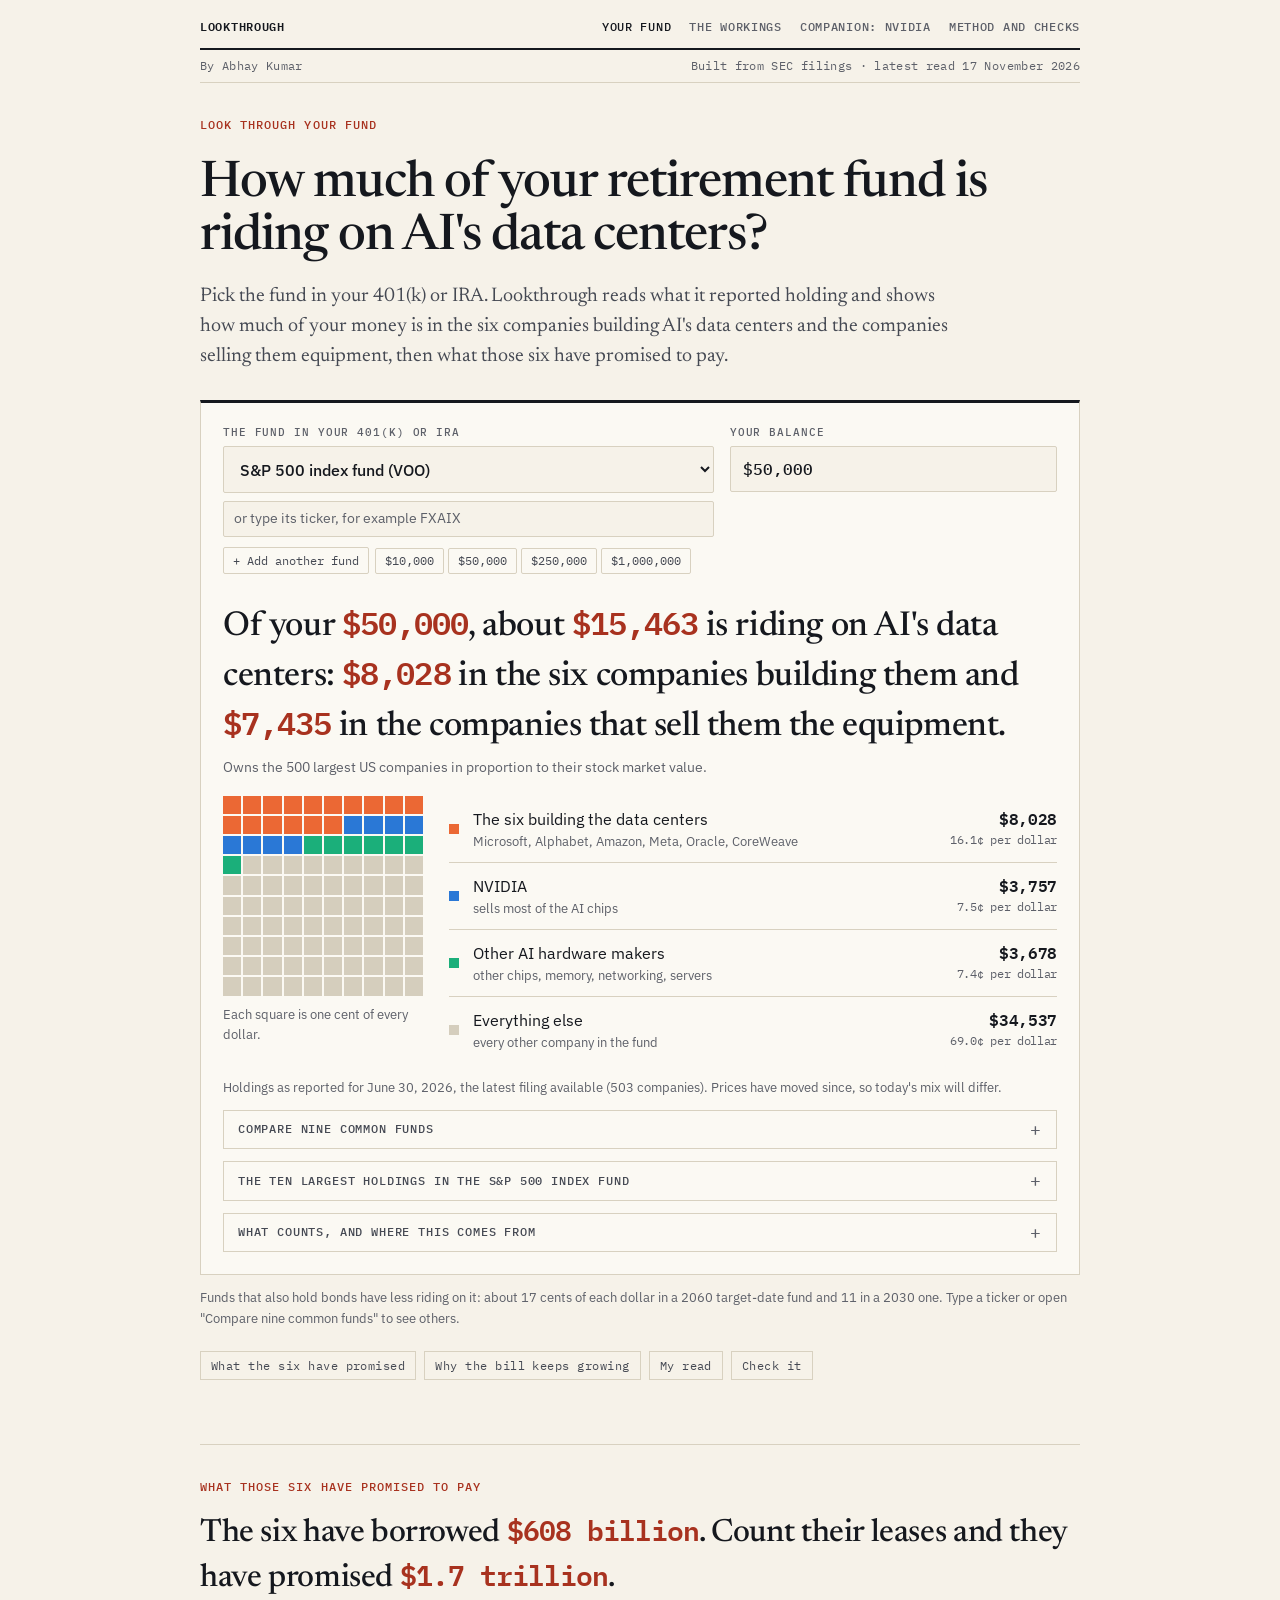
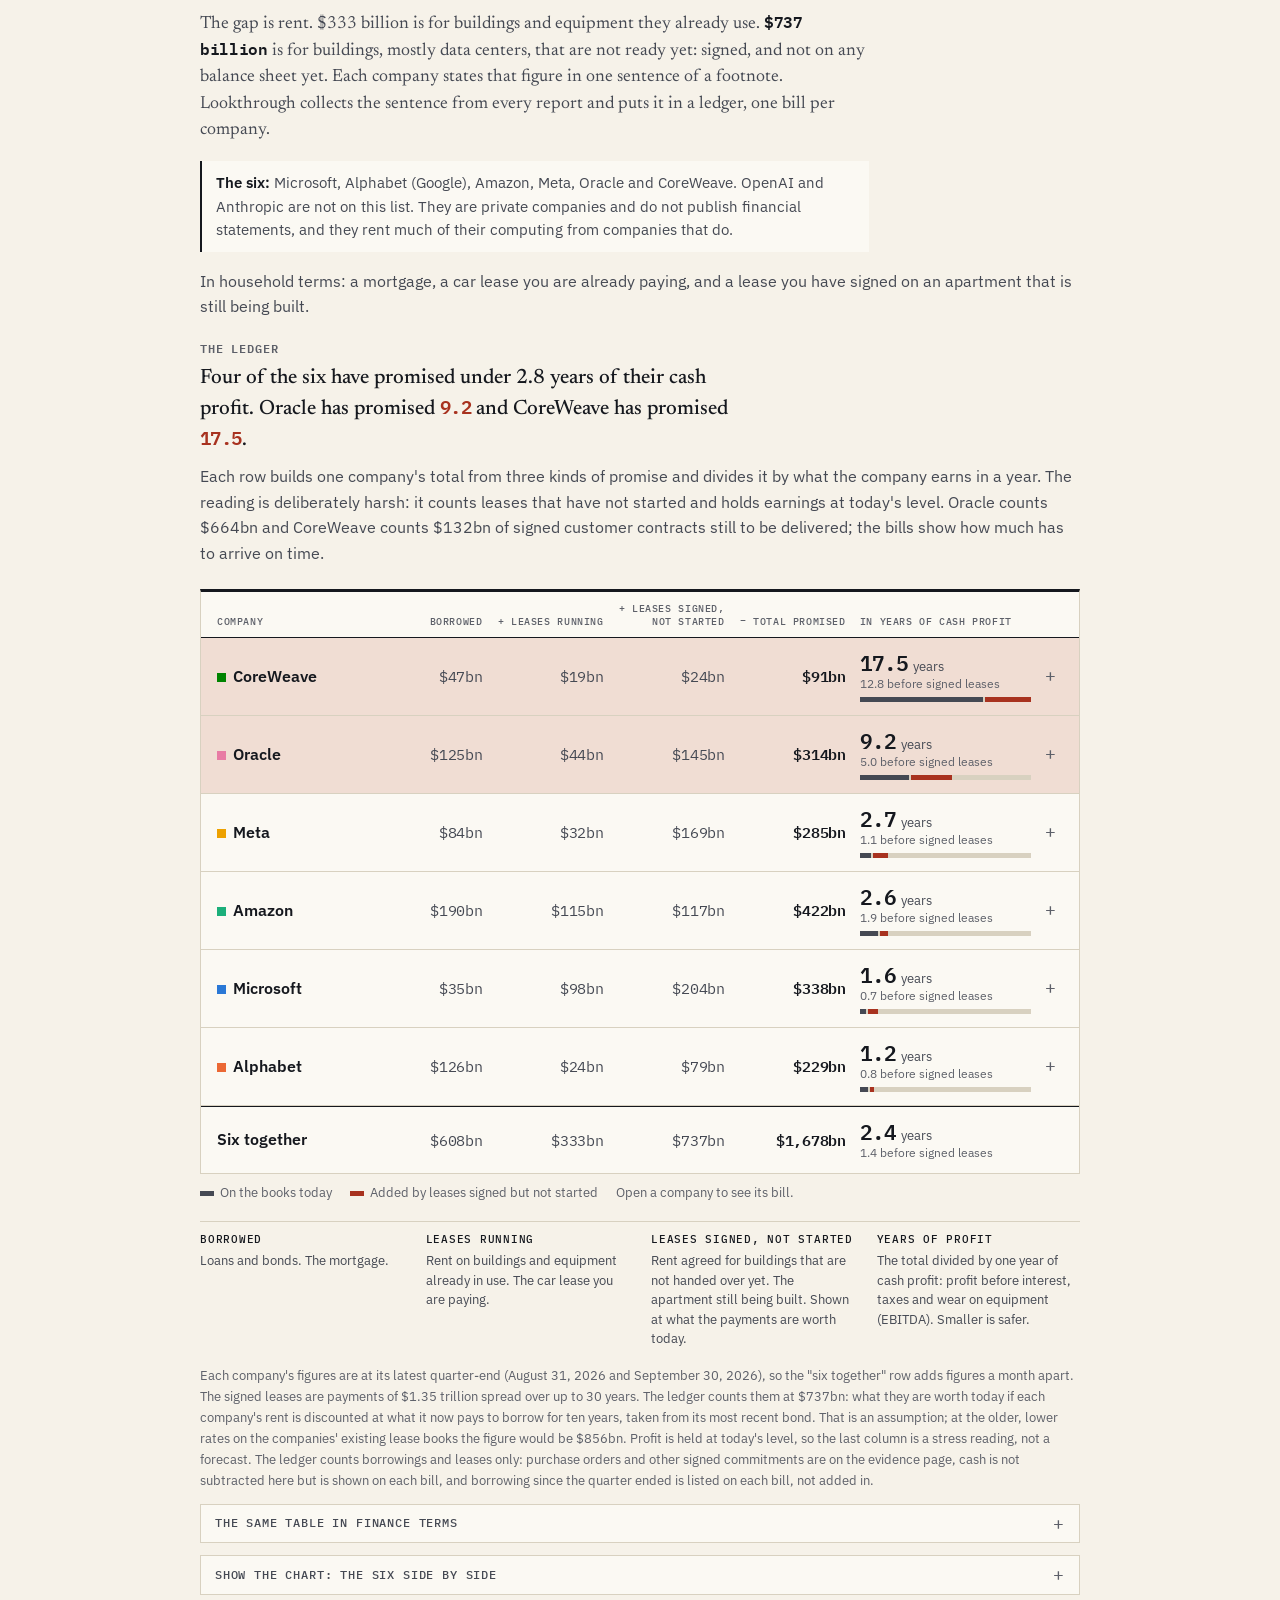
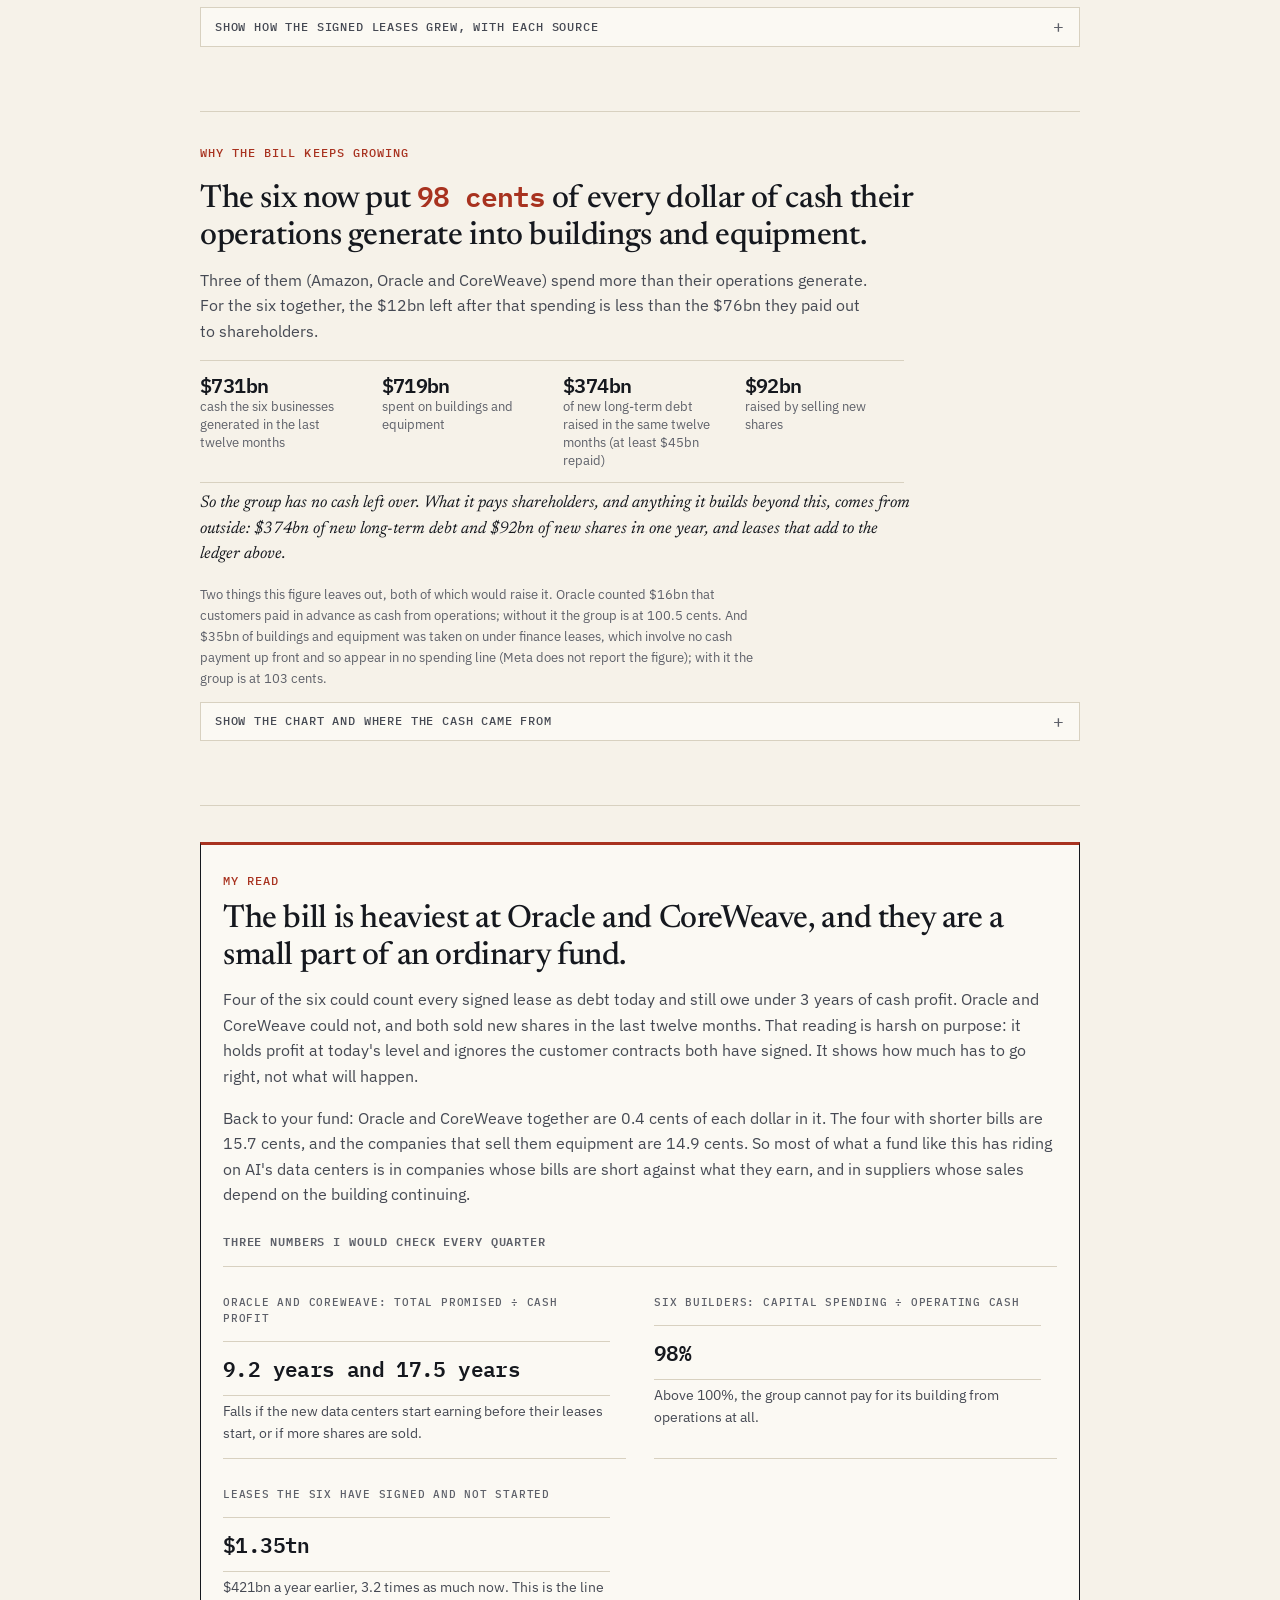
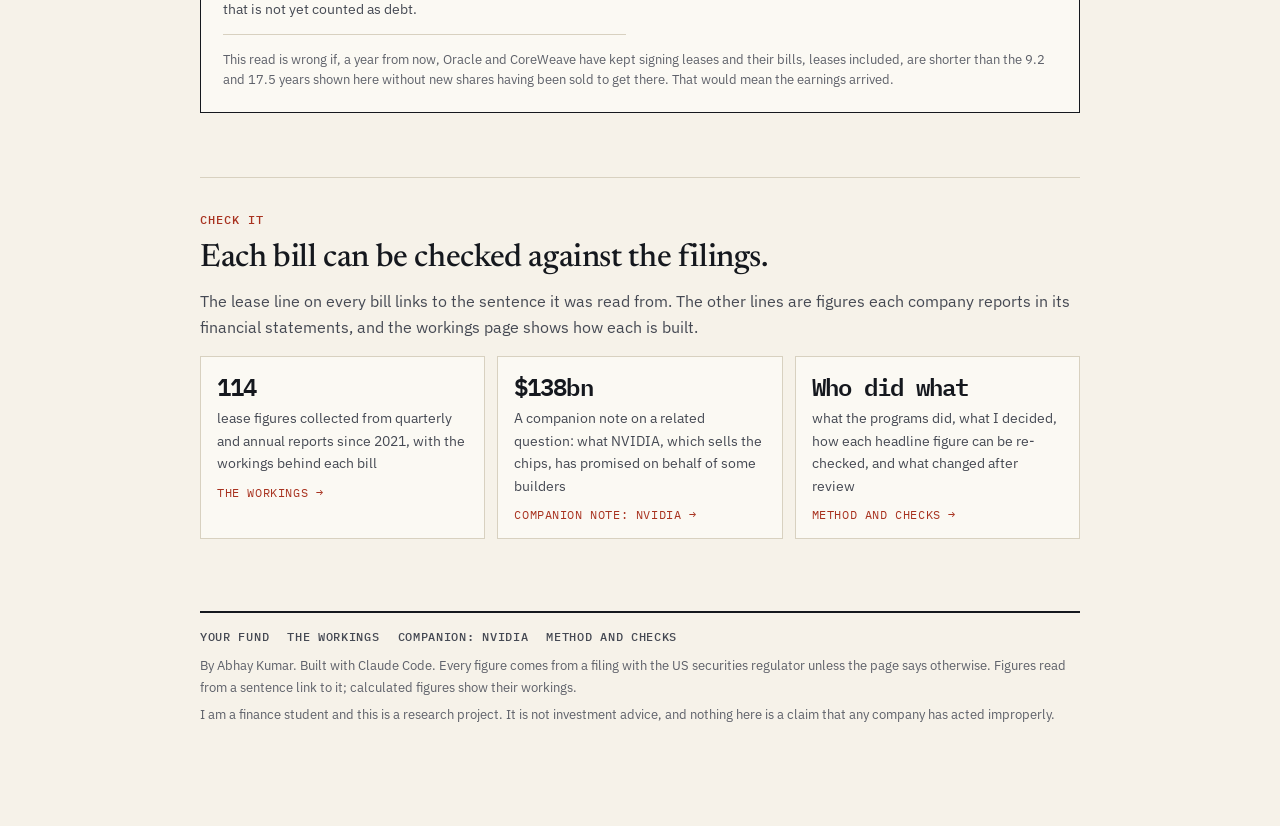
==== commit 17855279: "Lookthrough: one topic, audited figures The project is renamed Lookthrough and asks one question: ho" ====
--- a/docs/index.html
+++ b/docs/index.html
@@ -3,17 +3,17 @@
 <head>
 <meta charset="utf-8">
 <meta name="viewport" content="width=device-width, initial-scale=1">
-<title>The AI Promise Ledger</title>
-<meta name="description" content="How much of an ordinary index fund depends on AI spending, and how that spending is being paid for: four findings from SEC filings, with a tool to see your own number.">
+<title>Lookthrough</title>
+<meta name="description" content="Pick the fund in your 401(k) or IRA and see how much of it is in the six companies building AI's data centers, and what those six have promised to pay: $1.7 trillion. Every figure comes from an SEC filing.">
 <meta name="author" content="Abhay Kumar">
-<link rel="canonical" href="https://abhay-kumar-2501.github.io/ai-promise-ledger/">
+<link rel="canonical" href="https://abhay-kumar-2501.github.io/lookthrough/">
 <link rel="icon" href="data:image/svg+xml,%3Csvg xmlns='http://www.w3.org/2000/svg' viewBox='0 0 32 32'%3E%3Crect width='32' height='32' fill='%2315181e'/%3E%3Crect x='7' y='18' width='4' height='7' fill='%23f6f2e9'/%3E%3Crect x='14' y='12' width='4' height='13' fill='%23f6f2e9'/%3E%3Crect x='21' y='7' width='4' height='18' fill='%23a8321f'/%3E%3C/svg%3E">
 <meta property="og:type" content="article">
-<meta property="og:site_name" content="The AI Promise Ledger">
-<meta property="og:title" content="AI spending now takes all the cash its biggest builders generate">
-<meta property="og:description" content="How much of an ordinary index fund depends on AI spending, and how that spending is being paid for: four findings from SEC filings, with a tool to see your own number.">
-<meta property="og:url" content="https://abhay-kumar-2501.github.io/ai-promise-ledger/">
-<meta property="og:image" content="https://abhay-kumar-2501.github.io/ai-promise-ledger/assets/card.png">
+<meta property="og:site_name" content="Lookthrough">
+<meta property="og:title" content="How much of your retirement fund is riding on AI's data centers?">
+<meta property="og:description" content="Pick the fund in your 401(k) or IRA and see how much of it is in the six companies building AI's data centers, and what those six have promised to pay: $1.7 trillion. Every figure comes from an SEC filing.">
+<meta property="og:url" content="https://abhay-kumar-2501.github.io/lookthrough/">
+<meta property="og:image" content="https://abhay-kumar-2501.github.io/lookthrough/assets/card.png">
 <meta property="og:image:width" content="1200">
 <meta property="og:image:height" content="627">
 <meta name="twitter:card" content="summary_large_image">
@@ -24,155 +24,218 @@
 </head>
 <body>
 <main>
-  <header class="mast"><a class="brand" href="index.html">The AI Promise Ledger</a><nav aria-label="Pages"><a href="index.html" aria-current="page">The argument</a><a href="spenders.html">Evidence: the spenders</a><a href="nvidia.html">Evidence: NVIDIA</a><a href="method.html">Method and checks</a></nav></header>
+  <header class="mast"><a class="brand" href="index.html">Lookthrough</a><nav aria-label="Pages"><a href="index.html" aria-current="page">Your fund</a><a href="spenders.html">The workings</a><a href="nvidia.html">Companion: NVIDIA</a><a href="method.html">Method and checks</a></nav></header>
   <div class="dateline"><span>By Abhay Kumar</span><span>Built from SEC filings · latest read 17 November 2026</span></div>
 <script src="assets/charts.js"></script>
-  <p class="kicker" style="margin-top:34px">A research note built from SEC filings</p>
-  <h1>AI spending now takes all the cash its biggest builders generate. Nearly a third of an ordinary index fund sits on one side of it or the other.</h1>
-  <p class="lede">Six companies now put <span id="lede-share"></span> of every dollar of cash their operations generate into capital spending. What comes on top is paid for with borrowed money, new shares and leases that are not on any balance sheet yet; and for the newest builders, with guarantees from the company that sells the chips. This note follows that money through the filings. Start with your own fund.</p>
+  <p class="kicker" style="margin-top:34px">Look through your fund</p>
+  <h1>How much of your retirement fund is riding on AI's data centers?</h1>
+  <p class="lede">Pick the fund in your 401(k) or IRA. Lookthrough reads what it reported holding and shows how much of your money is in the six companies building AI's data centers and the companies selling them equipment, then what those six have promised to pay.</p>
   <noscript><p><b>This page needs JavaScript to show its figures.</b> The same numbers are in README.md and in the CSV files under data/processed in the repository.</p></noscript>
-
-  <div class="tool" id="tool">
-    <div id="lines"></div>
-    <div class="quick" style="margin-top:10px"><button type="button" id="add-line">+ Add another fund</button><span id="quick"></span></div>
-    <p class="answer" id="answer"></p>
-    <p class="what" id="what"></p>
-    <div class="split">
-      <div><div class="waffle" id="waffle" role="img"></div><p class="small" style="margin-top:8px">Each square is one cent of every dollar.</p></div>
-      <div class="rows" id="rows"></div>
+    <div class="tool" id="tool">
+      <div id="lines"></div>
+      <div class="quick" style="margin-top:10px"><button type="button" id="add-line">+ Add another fund</button><span id="quick"></span></div>
+      <p class="answer" id="answer"></p>
+      <p class="what" id="what"></p>
+      <div class="split">
+        <div><div class="waffle" id="waffle" role="img"></div><p class="small" style="margin-top:8px">Each square is one cent of every dollar.</p></div>
+        <div class="rows" id="rows"></div>
+      </div>
+      <p class="small" id="asof" style="margin:14px 0 0"></p>
+      <details class="ev" id="ev-funds"><summary>Compare nine common funds</summary><div class="ev-body">
+        <p id="compare-text"></p>
+        <div class="legend" id="legend"></div>
+        <div class="chart" id="compare"></div>
+        <p class="small" id="compare-hint"></p>
+        <div class="scroll"><table id="conc"></table></div>
+        <p class="small">Both columns look at the fund's stocks only, with a company's share classes added together. "Ten largest companies" is their share of the whole fund. "Counts like" is how many equal-sized companies would give the same concentration. Cash, collateral for lent shares and bond funds are left out.</p>
+      </div></details>
+      <details class="ev" id="ev-top"><summary id="top-title">The ten largest holdings</summary><div class="ev-body"><div class="scroll"><table id="top"></table></div>
+        <p class="small" id="top-note"></p>
+        <p class="small"><button type="button" class="chip" id="csv">Download this breakdown (CSV)</button></p></div></details>
+      <details class="ev"><summary>What counts, and where this comes from</summary><div class="ev-body">
+        <ul>
+          <li><b>Source.</b> Funds must report every holding to the US securities regulator. The tool reads those reports. They are published a few months late, so the date is shown and today's mix will differ, especially after large price moves.</li>
+          <li><b>Tickers.</b> The tool reads the holdings of nine funds. Typing a ticker matches it to one of them: the same fund, another fund tracking the same index, or the nearest kind where the note says how yours differs. The list of tickers is mine and covers common US funds, not all of them.</li>
+          <li><b>The six builders</b> are Microsoft, Alphabet, Amazon, Meta, Oracle and CoreWeave, among the largest buyers of AI chips and data center space. NVIDIA does not name its customers, so this is my list. Each company is counted whole, although each also has large businesses unrelated to AI.</li>
+          <li><b>The companies selling the equipment</b> are NVIDIA plus my own list of AI hardware makers: <span id="others"></span>. Each of these is also counted whole. The list is a judgment. It leaves out Intel, Samsung, the storage makers (Western Digital, Seagate, Sandisk) and the makers of chip-manufacturing equipment (Applied Materials, Lam Research, KLA). Counting those too would add about 4.6 cents per dollar in an S&P 500 fund.</li>
+          <li><b>Sellers and builders are shown apart on purpose.</b> If spending slowed, the sellers would lose sales while the builders would keep more of their cash, so the two groups do not carry the same risk.</li>
+          <li><b>Not advice.</b> The tool shows what is in a fund. It does not say what anyone should hold.</li>
+        </ul>
+      </div></details>
     </div>
-    <p class="small" id="asof" style="margin:14px 0 0"></p>
-    <details class="ev" id="ev-funds"><summary>Compare nine common funds</summary><div class="ev-body">
-      <p id="compare-text"></p>
-      <div class="legend" id="legend"></div>
-      <div class="chart" id="compare"></div>
-      <p class="small" id="compare-hint"></p>
-      <div class="scroll"><table id="conc"></table></div>
-      <p class="small">"Counts like" is how many equal-sized holdings would give the same concentration.</p>
+  <p class="small" id="tool-more" style="margin-top:12px"></p>
+  <ul class="toc">
+    <li><a href="#ledger">What the six have promised</a></li>
+    <li><a href="#why">Why the bill keeps growing</a></li>
+    <li><a href="#verdict">My read</a></li>
+    <li><a href="#check">Check it</a></li>
+  </ul>
+
+  <section id="ledger">
+    <p class="kicker">What those six have promised to pay</p>
+    <h2 class="num-head">The six have borrowed <b id="h-debt"></b>. Count their leases and they have promised <b id="h-total"></b>.</h2>
+    <p class="lede">The gap is rent. <span id="lede-running"></span> is for buildings and equipment they already use. <b id="lede-signed"></b> is for buildings, mostly data centers, that are not ready yet: signed, and not on any balance sheet yet. Each company states that figure in one sentence of a footnote. Lookthrough collects the sentence from every report and puts it in a ledger, one bill per company.</p>
+    <p class="who"><b>The six:</b> Microsoft, Alphabet (Google), Amazon, Meta, Oracle and CoreWeave. OpenAI and Anthropic are not on this list. They are private companies and do not publish financial statements, and they rent much of their computing from companies that do.</p>
+    <p>In household terms: a mortgage, a car lease you are already paying, and a lease you have signed on an apartment that is still being built.</p>
+    <h3 style="margin-top:1.6em">The ledger</h3>
+    <p class="result" id="lev-head"></p>
+    <p id="lev-text"></p>
+    <div class="ledger" id="bills"></div>
+    <p class="small ledger-key"><span><i class="k1"></i>On the books today</span><span><i class="k2"></i>Added by leases signed but not started</span><span>Open a company to see its bill.</span></p>
+    <dl class="key">
+      <div><dt>Borrowed</dt><dd>Loans and bonds. The mortgage.</dd></div>
+      <div><dt>Leases running</dt><dd>Rent on buildings and equipment already in use. The car lease you are paying.</dd></div>
+      <div><dt>Leases signed, not started</dt><dd>Rent agreed for buildings that are not handed over yet. The apartment still being built. Shown at what the payments are worth today.</dd></div>
+      <div><dt>Years of profit</dt><dd>The total divided by one year of cash profit: profit before interest, taxes and wear on equipment (EBITDA). Smaller is safer.</dd></div>
+    </dl>
+    <p class="small" id="ledger-note"></p>
+    <details class="ev" id="ev-pro"><summary>The same table in finance terms</summary><div class="ev-body">
+      <div class="scroll"><table id="lev-table"></table></div>
+      <p class="small">Debt is borrowings at carrying value (Amazon's includes its financing obligations and short-term borrowings). Lease liabilities are operating and finance leases on the balance sheet. Leases not yet commenced are discounted at the coupon on each company's most recent note of about ten years, or at its lease-book rate where that is higher (CoreWeave). The range runs from the longest stated term at the coupon on its recent note of about twenty years, to the shortest term at its liability-weighted lease-book rate. EBITDA is operating profit plus depreciation and amortization of property, equipment and intangibles over the last twelve months; Amazon's broader cash-flow add-back, which also covers leased assets and video content, is not used, and its and Alphabet's amortization of intangibles (about $1bn each) is partly estimated because neither gives it every quarter. Net of cash leaves out holdings a company may not yet sell. Earnings are held at today's level, so the pro forma ratio is a stress reading: the load if the new data centers earned nothing. For a company growing as fast as CoreWeave, the last twelve months understate what it earns now, which makes its ratio look worse. Cash is not deducted in the main columns. EBITDA here is after operating-lease rent; a rating agency would add that rent back (EBITDAR) when it counts leases as debt, which would lower every ratio in this table. That adjustment is not made here. <a href="spenders.html#leverage">Workings →</a></p>
     </div></details>
-    <details class="ev" id="ev-top"><summary id="top-title">The ten largest holdings</summary><div class="ev-body"><div class="scroll"><table id="top"></table></div>
-      <p class="small" id="top-note"></p>
-      <p class="small"><button type="button" class="chip" id="csv">Download this breakdown (CSV)</button></p></div></details>
-    <details class="ev"><summary>What counts, and where this comes from</summary><div class="ev-body">
-      <ul>
-        <li><b>Source.</b> Funds must report every holding to the US securities regulator. The tool reads those reports. They are published a few months late, so the date is shown and today's mix will differ, especially after large price moves.</li>
-        <li><b>Tickers.</b> The tool reads the holdings of nine funds. Typing a ticker matches it to one of them: the same fund, another fund tracking the same index, or the nearest kind where the note says how yours differs. The list of tickers is mine and covers common US funds, not all of them.</li>
-        <li><b>The six paying for it</b> are Microsoft, Alphabet, Amazon, Meta, Oracle and CoreWeave, among the largest buyers of AI chips and data center space. NVIDIA does not name its customers, so this is my list. Each company is counted whole, although each also has large businesses unrelated to AI.</li>
-        <li><b>The companies selling the equipment</b> are NVIDIA plus my own list of AI hardware makers: <span id="others"></span>. It leaves out the makers of chip-manufacturing equipment.</li>
-        <li><b>Sellers and buyers are shown apart on purpose.</b> If spending slowed, the sellers would lose sales while the buyers would keep more of their cash, so the two groups do not carry the same risk.</li>
-        <li><b>Not advice.</b> The tool shows what is in a fund. It does not say what anyone should hold.</li>
-      </ul>
+    <details class="ev" id="ev-lev"><summary>Show the chart: the six side by side</summary><div class="ev-body">
+      <div class="legend"><span><i style="background:transparent;border:2px solid var(--text-2);border-radius:50%"></i>Today</span><span><i style="background:var(--text-2);border-radius:50%"></i>With signed leases counted</span><span><i style="background:var(--accent);border-radius:50%"></i>Above 4×</span></div>
+      <div class="chart" id="lev-chart"></div>
+      <p class="small">Borrowings plus leases, divided by cash profit over the last twelve months. The thin line is the range from the low and high lease values.</p>
     </div></details>
-  </div>
-
-  <section id="argument">
-    <p class="kicker">Where that money goes</p>
-    <h2>The argument in four findings</h2>
-
-    <ol class="chain">
-      <li class="step" id="f-cash">
-        <p class="kicker">The gap</p>
-        <h2>The six biggest AI spenders now put <b id="n-cash"></b> of every dollar of cash their operations generate into buildings and equipment.</h2>
-        <p id="cash-text"></p>
-        <ul class="facts" id="facts-cash"></ul>
-        <p class="so" id="cash-so"></p>
-        <details class="ev" id="ev-cash"><summary>Show the chart and where the cash came from</summary><div class="ev-body">
-          <div class="legend" id="cash-legend"></div>
-          <div class="chart" id="cash-chart"></div>
-          <p class="small">Spending on buildings and equipment as a share of cash from operations: fiscal years, then the latest twelve months. Above the dashed line a company spends more than its operations bring in. CoreWeave is off the scale and not drawn.</p>
-          <h3>Twelve months of cash: where it came from and where it went</h3>
-          <div class="scroll"><table id="su-table"></table></div>
-          <p class="small">From each company's cash-flow statement, latest twelve months. A blank means the company does not report the item, so the totals of those columns are minimums. "New shares sold" includes shares bought by employees through company plans. Some of the money raised went to other uses, such as acquisitions, or was kept as cash. <a href="spenders.html#cash">Each company's history →</a></p>
-        </div></details>
-      </li>
-
-      <li class="step" id="f-leases">
-        <p class="kicker">The promises</p>
-        <h2>On top of that, they have signed <b id="n-leases"></b> of leases, mostly for data centers, that are not on their books yet.</h2>
-        <p>A lease reaches the balance sheet only on the day the landlord hands over the building. Until then it is a single sentence in a footnote. This project collects that sentence from every quarterly report since 2022.</p>
-        <ul class="facts" id="facts-leases"></ul>
-        <p class="so">So a sum larger than everything the six have borrowed is already committed, and none of it counts as debt yet.</p>
-        <details class="ev" id="ev-leases"><summary>Show the chart and the sources</summary><div class="ev-body">
-          <div class="legend" id="lease-legend"></div>
-          <div class="chart" id="lease-chart"></div>
-          <p class="small">Total future payments on leases signed but not yet started, by calendar quarter. These are payments over terms of up to 30 years, not one year's spending. Amazon's figure also covers warehouses and aircraft; Meta's and CoreWeave's include some energy, network and office leases.</p>
-          <div class="scroll"><table id="lease-table"></table></div>
-          <p class="small">"Worth today" discounts the payments at each company's own lease rate. Those rates were set when borrowing was cheaper, so the true figure is more likely below the middle estimate than above it. <a href="spenders.html#value">Method, range and test →</a></p>
-        </div></details>
-      </li>
-
-      <li class="step" id="f-leverage">
-        <p class="kicker">Who can carry it</p>
-        <h2 id="lev-head"></h2>
-        <p id="lev-text"></p>
-        <div class="scroll"><table id="lev-table"></table></div>
-        <p class="so">So the load is not spread evenly. It is heaviest on the two builders with the least cash earnings behind them.</p>
-        <details class="ev" id="ev-lev"><summary>Show the chart and the workings</summary><div class="ev-body">
-          <div class="legend"><span><i style="background:transparent;border:2px solid var(--text-2);border-radius:50%"></i>Today</span><span><i style="background:var(--text-2);border-radius:50%"></i>With signed leases counted</span><span><i style="background:var(--accent);border-radius:50%"></i>Above 4×</span></div>
-          <div class="chart" id="lev-chart"></div>
-          <p class="small">Borrowings plus leases, divided by cash earnings over the last twelve months (operating profit plus depreciation). The thin line is the range from the low and high lease values. Earnings are held at today's level, so this is a stress reading: the load if the new data centers earned nothing. For a company growing as fast as CoreWeave, the last twelve months understate what it earns now, which makes its ratio look worse. Cash is not deducted here; the evidence page shows both. <a href="spenders.html#leverage">Workings →</a></p>
-        </div></details>
-      </li>
-
-      <li class="step" id="f-nvidia">
-        <p class="kicker">The supplier</p>
-        <h2>Where a builder's own credit is not enough, the seller has started to stand behind it: NVIDIA has promised <b id="n-nvidia"></b> in guarantees and investments.</h2>
-        <p id="nvidia-text"></p>
-        <div class="scroll"><table id="hist-table"></table></div>
-        <p class="so" id="nvidia-so"></p>
-        <details class="ev" id="ev-fin"><summary>Show what NVIDIA has promised, and to whom</summary><div class="ev-body">
-          <div class="scroll"><table id="items-table"></table></div>
-          <div class="legend" id="fin-legend"></div>
-          <div class="chart" id="fin-chart"></div>
-          <p class="small">Share of NVIDIA's annual rate of sales (the latest quarter's sales times four). The label above each bar is guarantees plus investment promises only. Guarantees are counted at their maximum; the one drawn in grey is not yet in effect. <a href="nvidia.html#financing">Every amount and its sentence →</a></p>
-        </div></details>
-        <details class="ev" id="ev-hist"><summary>Show the chart: then and now</summary><div class="ev-body">
-          <div class="legend"><span><i style="background:var(--text-2);opacity:.32"></i>Promised to customers</span><span><i style="background:var(--text-2)"></i>Actually lent, or guarantees in force</span><span><i style="background:var(--accent)"></i>NVIDIA today</span></div>
-          <div class="chart" id="hist-chart"></div>
-          <p class="small" id="hist-note"></p>
-        </div></details>
-        <details class="ev" id="ev-path"><summary>Show the chart: what happened at the telecom makers</summary><div class="ev-body">
-          <div class="legend" id="path-legend"></div>
-          <div class="chart" id="path-chart"></div>
-          <p class="small">Loans drawn plus guarantees, as a share of sales. The share rose after 2000 partly because customers drew on what they had been promised and partly because the suppliers' own sales fell. Cisco is shown at its fiscal year-ends only. <a href="nvidia.html#history">Data and sources →</a></p>
-        </div></details>
-        <details class="ev" id="ev-paid"><summary>Show how long NVIDIA waits to be paid</summary><div class="ev-body">
-          <div class="scroll"><table id="dso-table"></table></div>
-          <div id="terms"></div>
-          <p class="small"><a href="nvidia.html#paid">More on collection times →</a></p>
-        </div></details>
-      </li>
-    </ol>
+    <details class="ev" id="ev-leases"><summary>Show how the signed leases grew, with each source</summary><div class="ev-body">
+      <ul class="facts" id="facts-leases"></ul>
+      <div class="legend" id="lease-legend"></div>
+      <div class="chart" id="lease-chart"></div>
+      <p class="small">Total future payments on leases signed but not yet started, by calendar quarter. These are payments over terms of up to 30 years, not one year's spending. Amazon's figure also covers warehouses and aircraft; Meta's and CoreWeave's include some energy, network and office leases.</p>
+      <div class="scroll"><table id="lease-table"></table></div>
+      <p class="small">A lease reaches the balance sheet only on the day the landlord hands over the building. "Worth today" discounts the payments at what each company now pays to borrow for ten years. The rates on their existing lease books were set when borrowing was cheaper and give the top of the range. <a href="spenders.html#value">Method, range and test →</a></p>
+    </div></details>
   </section>
 
-  <section id="verdict" style="border-top:0;padding-top:0;margin-top:20px">
+  <section id="why">
+    <p class="kicker">Why the bill keeps growing</p>
+    <h2 class="num-head">The six now put <b id="n-cash"></b> of every dollar of cash their operations generate into buildings and equipment.</h2>
+    <p id="cash-text"></p>
+    <ul class="facts" id="facts-cash"></ul>
+    <p class="so" id="cash-so"></p>
+    <p class="small" id="cash-caveat"></p>
+    <details class="ev" id="ev-cash"><summary>Show the chart and where the cash came from</summary><div class="ev-body">
+      <div class="legend" id="cash-legend"></div>
+      <div class="chart" id="cash-chart"></div>
+      <p class="small">Spending on buildings and equipment as a share of cash from operations: fiscal years, then the latest twelve months. Above the dashed line a company spends more than its operations bring in. CoreWeave is off the scale and not drawn.</p>
+      <h3>Twelve months of cash: where it came from and where it went</h3>
+      <div class="scroll"><table id="su-table"></table></div>
+      <p class="small">From each company's cash-flow statement, latest twelve months (Oracle's end on 31 August, the others' on 30 September). A blank means the statement has no such line, so the totals of those columns are minimums. Debt is the long-term lines only: short-term borrowing drawn and repaid within the year, which is large at Amazon, is left out. Alphabet reports one line for all the debt it raises, and its repayments include its finance-lease payments, which the others report separately. "New shares sold" includes shares bought by employees through company plans at Microsoft and Oracle. Buildings and equipment is cash paid, before any proceeds from sales or incentives. Some of the money raised went to other uses, such as acquisitions, or was kept as cash. <a href="spenders.html#cash">Each company's history →</a></p>
+    </div></details>
+  </section>
+
+  <section id="verdict">
     <div class="verdict">
       <p class="kicker">My read</p>
       <h2 id="verdict-head"></h2>
       <p id="verdict-text"></p>
       <p id="verdict-fund"></p>
-      <h3>Four numbers I would check every quarter</h3>
+      <h3>Three numbers I would check every quarter</h3>
       <div class="watch" id="watch"></div>
       <p class="small" style="margin:14px 0 0" id="wrong"></p>
     </div>
   </section>
 
+  <section id="check">
+    <p class="kicker">Check it</p>
+    <h2>Each bill can be checked against the filings.</h2>
+    <p>The lease line on every bill links to the sentence it was read from. The other lines are figures each company reports in its financial statements, and the workings page shows how each is built.</p>
+    <div class="cards">
+      <a class="card" href="spenders.html"><div class="num" id="c-figures"></div><div class="cap">lease figures collected from quarterly and annual reports since 2021, with the workings behind each bill</div><div class="go">The workings →</div></a>
+      <a class="card" href="nvidia.html"><div class="num" id="c-nvidia"></div><div class="cap">A companion note on a related question: what NVIDIA, which sells the chips, has promised on behalf of some builders</div><div class="go">Companion note: NVIDIA →</div></a>
+      <a class="card" href="method.html"><div class="num">Who did what</div><div class="cap">what the programs did, what I decided, how each headline figure can be re-checked, and what changed after review</div><div class="go">Method and checks →</div></a>
+    </div>
+  </section>
+
 <script>
-const DATA = {"generated":"2026-11-18","funds":[{"key":"sp500","name":"S&P 500 index fund","tickers":"VOO / VFIAX","what":"Owns the 500 largest US companies in proportion to their stock market value.","as_of":"2026-06-30","nvidia":7.51423724736,"customers":16.056909775821,"other_ai":7.355626509695,"by_customer":{"Microsoft":4.296618516638,"Alphabet":5.8387024857259995,"Amazon":3.617764716969,"Meta":1.918219757301,"Oracle":0.385604299187,"CoreWeave":0.0},"stocks":99.74924638393117,"n_holdings":520,"fund_of_funds":false,"top10":36.40343698309,"effective_n":51.49614158717663,"top":[{"k":"nvidia","name":"NVIDIA Corp","pct":7.51423724736,"tier":1},{"k":"apple","name":"Apple Inc","pct":6.58996139512,"tier":null},{"k":"alphabet","name":"Alphabet Inc","pct":5.8387024857259995,"tier":2},{"k":"microsoft","name":"Microsoft Corp","pct":4.296618516638,"tier":2},{"k":"amazon","name":"Amazon.com Inc","pct":3.617764716969,"tier":2},{"k":"broadcom","name":"Broadcom Inc","pct":2.773236003521,"tier":3},{"k":"micron technology","name":"Micron Technology Inc","pct":2.018588470197,"tier":3},{"k":"meta platforms","name":"Meta Platforms Inc","pct":1.918219757301,"tier":2},{"k":"tesla","name":"Tesla Inc","pct":1.836108390258,"tier":null},{"k":"eli lilly and","name":"Eli Lilly & Co","pct":1.471218732362,"tier":null},{"k":"advanced micro devices","name":"Advanced Micro Devices Inc","pct":1.468787588497,"tier":3},{"k":"berkshire hathaway","name":"Berkshire Hathaway Inc","pct":1.422447736013,"tier":null}]},{"key":"total_us","name":"Total US stock market fund","tickers":"VTI / VTSAX","what":"Owns almost every US-listed company from the largest to the smallest.","as_of":"2026-06-30","nvidia":6.355382492074,"customers":14.302469116923,"other_ai":6.738290230066999,"by_customer":{"Microsoft":3.828291798563,"Alphabet":5.1754880591,"Amazon":3.18794802164,"Meta":1.709033332268,"Oracle":0.349391000878,"CoreWeave":0.052316904474},"stocks":99.7767365100598,"n_holdings":3546,"fund_of_funds":false,"top10":32.034025252579,"effective_n":66.74946419936063,"top":[{"k":"nvidia","name":"NVIDIA Corp","pct":6.355382492074,"tier":1},{"k":"apple","name":"Apple Inc","pct":5.871626660176,"tier":null},{"k":"alphabet","name":"Alphabet Inc","pct":5.1754880591,"tier":2},{"k":"microsoft","name":"Microsoft Corp","pct":3.828291798563,"tier":2},{"k":"amazon","name":"Amazon.com Inc","pct":3.18794802164,"tier":2},{"k":"broadcom","name":"Broadcom Inc","pct":2.470993225404,"tier":3},{"k":"micron technology","name":"Micron Technology Inc","pct":1.798448216659,"tier":3},{"k":"meta platforms","name":"Meta Platforms Inc","pct":1.709033332268,"tier":2},{"k":"tesla","name":"Tesla Inc","pct":1.636813446695,"tier":null},{"k":"eli lilly and","name":"Eli Lilly & Co","pct":1.404522898227,"tier":null},{"k":"advanced micro devices","name":"Advanced Micro Devices Inc","pct":1.308678256764,"tier":3},{"k":"berkshire hathaway","name":"Berkshire Hathaway Inc","pct":1.244064149689,"tier":null}]},{"key":"target_2060","name":"Target-date 2060 fund (far from retirement)","tickers":"VTTSX","what":"A one-ticket fund for people retiring around 2060: mostly stock funds that shift toward bonds over time.","as_of":"2026-06-30","nvidia":3.4366642425970664,"customers":7.734040281018194,"other_ai":5.702891319578757,"by_customer":{"Microsoft":2.0701434651269266,"Alphabet":2.7986379691354637,"Amazon":1.7238784584392377,"Meta":0.9241573972513564,"Oracle":0.1889326977408682,"CoreWeave":0.0282902933243421},"stocks":90.22930251337996,"n_holdings":7,"fund_of_funds":true,"top10":25.288275407981395,"effective_n":104.31548459658984,"top":[{"k":"vanguard total bond market ii index fund","name":"Vanguard Total Bond Market II Index Fund","pct":6.078347932082,"tier":null},{"k":"nvidia","name":"NVIDIA Corp","pct":3.4366642425970664,"tier":1},{"k":"apple","name":"Apple Inc","pct":3.175073949376317,"tier":null},{"k":"alphabet","name":"Alphabet Inc","pct":2.7986379691354637,"tier":2},{"k":"vanguard total international bond ii index fund","name":"Vanguard Total International Bond II Index Fund","pct":2.621110784789,"tier":null},{"k":"microsoft","name":"Microsoft Corp","pct":2.0701434651269266,"tier":2},{"k":"amazon","name":"Amazon.com Inc","pct":1.7238784584392377,"tier":2},{"k":"taiwan semiconductor manufacturing","name":"Taiwan Semiconductor Manufacturing Co Ltd","pct":1.5015213346535778,"tier":3},{"k":"broadcom","name":"Broadcom Inc","pct":1.3361861496198113,"tier":3},{"k":"micron technology","name":"Micron Technology Inc","pct":0.9725083716145404,"tier":3},{"k":"meta platforms","name":"Meta Platforms Inc","pct":0.9241573972513564,"tier":2},{"k":"tesla","name":"Tesla Inc","pct":0.8851045945816959,"tier":null}]},{"key":"target_2030","name":"Target-date 2030 fund (near retirement)","tickers":"VTHRX","what":"A one-ticket fund for people retiring around 2030: a mix of stock funds and bond funds.","as_of":"2026-06-30","nvidia":2.24107075726156,"customers":5.043417187643202,"other_ai":3.7220456416755097,"by_customer":{"Microsoft":1.3499538085588925,"Alphabet":1.8250097391101832,"Amazon":1.1241521805929504,"Meta":0.6026489560475219,"Oracle":0.1232042219165487,"CoreWeave":0.0184482814171057},"stocks":58.89466269473585,"n_holdings":8,"fund_of_funds":true,"top10":50.23983840823183,"effective_n":11.002904115251118,"top":[{"k":"vanguard total bond market ii index fund","name":"Vanguard Total Bond Market II Index Fund","pct":27.38194014111,"tier":null},{"k":"vanguard total international bond ii index fund","name":"Vanguard Total International Bond II Index Fund","pct":11.62845692206,"tier":null},{"k":"nvidia","name":"NVIDIA Corp","pct":2.24107075726156,"tier":1},{"k":"apple","name":"Apple Inc","pct":2.0704860521122788,"tier":null},{"k":"alphabet","name":"Alphabet Inc","pct":1.8250097391101834,"tier":2},{"k":"microsoft","name":"Microsoft Corp","pct":1.3499538085588925,"tier":2},{"k":"amazon","name":"Amazon.com Inc","pct":1.1241521805929504,"tier":2},{"k":"vanguard short term inflation protected securities index fund","name":"Vanguard Short-Term Inflation-Protected Securities Index Fund","pct":1.016617205776,"tier":null},{"k":"taiwan semiconductor manufacturing","name":"Taiwan Semiconductor Manufacturing Co Ltd","pct":0.9814513131081868,"tier":3},{"k":"broadcom","name":"Broadcom Inc","pct":0.871335543651469,"tier":3},{"k":"micron technology","name":"Micron Technology Inc","pct":0.6341789360168627,"tier":3},{"k":"meta platforms","name":"Meta Platforms Inc","pct":0.6026489560475219,"tier":2}]},{"key":"nasdaq100","name":"Nasdaq-100 fund","tickers":"QQQ","what":"Owns the 100 largest non-financial companies on the Nasdaq exchange; heavy in technology.","as_of":"2026-06-30","nvidia":7.596756593966,"customers":17.469342427650997,"other_ai":14.037783979384,"by_customer":{"Microsoft":4.347272989282,"Alphabet":6.289750543937,"Amazon":4.022351324055,"Meta":2.617007556934,"Oracle":0.0,"CoreWeave":0.192960013443},"stocks":99.92687750561107,"n_holdings":105,"fund_of_funds":false,"top10":45.00024763161501,"effective_n":34.16257996505034,"top":[{"k":"nvidia","name":"NVIDIA Corp","pct":7.596756593966,"tier":1},{"k":"apple","name":"Apple Inc","pct":6.667600398505,"tier":null},{"k":"alphabet","name":"Alphabet Inc","pct":6.289750543937,"tier":2},{"k":"micron technology","name":"Micron Technology, Inc","pct":5.638018381049,"tier":3},{"k":"microsoft","name":"Microsoft Corp","pct":4.347272989282,"tier":2},{"k":"advanced micro devices","name":"Advanced Micro Devices, Inc","pct":4.102620919852,"tier":3},{"k":"amazon","name":"Amazon.com, Inc","pct":4.022351324055,"tier":2},{"k":"tesla","name":"Tesla, Inc","pct":3.296348339491,"tier":null},{"k":"intel","name":"Intel Corp","pct":3.039528141478,"tier":null},{"k":"broadcom","name":"Broadcom Inc","pct":2.809874873774,"tier":3},{"k":"meta platforms","name":"Meta Platforms, Inc","pct":2.617007556934,"tier":2},{"k":"applied materials","name":"Applied Materials, Inc","pct":2.486231577287,"tier":null}]},{"key":"total_world","name":"Total world stock fund","tickers":"VT","what":"Owns stocks from the US and from other countries around the world in proportion to market value.","as_of":"2026-07-31","nvidia":4.056591023517,"customers":9.810220222511,"other_ai":5.755835432373999,"by_customer":{"Microsoft":2.989163170423,"Alphabet":3.265899267397,"Amazon":2.28122217065,"Meta":1.059585287753,"Oracle":0.192719435744,"CoreWeave":0.021630890544},"stocks":99.25457788295908,"n_holdings":10100,"fund_of_funds":false,"top10":21.631995627169996,"effective_n":142.84365840383217,"top":[{"k":"nvidia","name":"NVIDIA Corp","pct":4.056591023517,"tier":1},{"k":"apple","name":"Apple Inc","pct":3.867481321238,"tier":null},{"k":"alphabet","name":"Alphabet Inc","pct":3.2658992673969998,"tier":2},{"k":"microsoft","name":"Microsoft Corp","pct":2.989163170423,"tier":2},{"k":"amazon","name":"Amazon.com Inc","pct":2.28122217065,"tier":2},{"k":"broadcom","name":"Broadcom Inc","pct":1.568477431426,"tier":3},{"k":"taiwan semiconductor manufacturing","name":"Taiwan Semiconductor Manufacturing Co Ltd","pct":1.558598920682,"tier":3},{"k":"meta platforms","name":"Meta Platforms Inc","pct":1.059585287753,"tier":2},{"k":"jpmorgan chase and","name":"JPMorgan Chase & Co","pct":0.814331974564,"tier":null},{"k":"micron technology","name":"Micron Technology Inc","pct":0.803597515245,"tier":3},{"k":"eli lilly and","name":"Eli Lilly & Co","pct":0.794535985566,"tier":null},{"k":"tesla","name":"Tesla Inc","pct":0.787184548779,"tier":null}]},{"key":"equal_weight_500","name":"Equal-weight S&P 500 fund","tickers":"RSP","what":"Owns the same 500 companies as the S&P 500 but about the same dollar amount of each one.","as_of":"2026-07-31","nvidia":0.19348060065,"customers":0.953661256459,"other_ai":1.522876981882,"by_customer":{"Microsoft":0.225939391478,"Alphabet":0.194034891981,"Amazon":0.220641769127,"Meta":0.188358700692,"Oracle":0.124686503181,"CoreWeave":0.0},"stocks":100.271658972982,"n_holdings":508,"fund_of_funds":false,"top10":6.301108440552,"effective_n":321.0608255787528,"top":[{"k":"paypal","name":"PayPal Holdings, Inc","pct":0.271746587004,"tier":null},{"k":"bio techne","name":"Bio-Techne Corp","pct":0.265303830375,"tier":null},{"k":"zebra technologies","name":"Zebra Technologies Corp","pct":0.261772485243,"tier":null},{"k":"global payments","name":"Global Payments Inc","pct":0.260180928443,"tier":null},{"k":"expedia group","name":"Expedia Group, Inc","pct":0.260041858384,"tier":null},{"k":"doordash","name":"DoorDash, Inc","pct":0.251164635169,"tier":null},{"k":"iqvia","name":"IQVIA Holdings Inc","pct":0.24940169904,"tier":null},{"k":"baxter international","name":"Baxter International Inc","pct":0.248779388514,"tier":null},{"k":"international paper","name":"International Paper Co","pct":0.247637613478,"tier":null},{"k":"willis towers watson","name":"Willis Towers Watson PLC","pct":0.245901138158,"tier":null},{"k":"garmin","name":"Garmin Ltd","pct":0.244944652809,"tier":null},{"k":"regeneron pharmaceuticals","name":"Regeneron Pharmaceuticals, Inc","pct":0.244852435949,"tier":null}]},{"key":"tech_sector","name":"Technology sector fund","tickers":"VGT","what":"Owns only technology companies from the US stock market.","as_of":"2026-08-31","nvidia":17.77321588932,"customers":12.29388559566,"other_ai":13.896503284295,"by_customer":{"Microsoft":11.32287909757,"Alphabet":0.0,"Amazon":0.0,"Meta":0.0,"Oracle":0.970725099668,"CoreWeave":0.000281398422},"stocks":99.91510467972698,"n_holdings":323,"fund_of_funds":false,"top10":62.49576861357601,"effective_n":13.05750460172007,"top":[{"k":"nvidia","name":"NVIDIA Corp","pct":17.77321588932,"tier":1},{"k":"apple","name":"Apple Inc","pct":15.82762238672,"tier":null},{"k":"microsoft","name":"Microsoft Corp","pct":11.32287909757,"tier":2},{"k":"micron technology","name":"Micron Technology Inc","pct":4.191044769788,"tier":3},{"k":"broadcom","name":"Broadcom Inc","pct":4.051134728192,"tier":3},{"k":"advanced micro devices","name":"Advanced Micro Devices Inc","pct":2.957220440485,"tier":3},{"k":"cisco systems","name":"Cisco Systems Inc","pct":1.716680109769,"tier":null},{"k":"palantir technologies","name":"Palantir Technologies Inc","pct":1.618959064182,"tier":null},{"k":"intel","name":"Intel Corp","pct":1.544917366913,"tier":null},{"k":"lam research","name":"Lam Research Corp","pct":1.492094760637,"tier":null},{"k":"applied materials","name":"Applied Materials Inc","pct":1.43631174865,"tier":null},{"k":"palo alto networks","name":"Palo Alto Networks Inc","pct":1.24377777706,"tier":null}]},{"key":"semiconductors","name":"Semiconductor (chip company) fund","tickers":"SMH","what":"Owns about 25 of the biggest chip designers and chip equipment makers.","as_of":"2026-09-30","nvidia":19.36517138228,"customers":0.0,"other_ai":34.908679546841,"by_customer":{"Microsoft":0.0,"Alphabet":0.0,"Amazon":0.0,"Meta":0.0,"Oracle":0.0,"CoreWeave":0.0},"stocks":99.941364941959,"n_holdings":26,"fund_of_funds":false,"top10":67.311455178305,"effective_n":13.28169063602235,"top":[{"k":"nvidia","name":"NVIDIA Corp","pct":19.36517138228,"tier":1},{"k":"taiwan semiconductor manufacturing","name":"Taiwan Semiconductor Manufacturing Co Ltd","pct":9.24297663722,"tier":3},{"k":"advanced micro devices","name":"Advanced Micro Devices Inc","pct":5.56641012599,"tier":3},{"k":"broadcom","name":"Broadcom Inc","pct":5.195765729888,"tier":3},{"k":"micron technology","name":"Micron Technology Inc","pct":4.913723544769,"tier":3},{"k":"intel","name":"Intel Corp","pct":4.818061574001,"tier":null},{"k":"applied materials","name":"Applied Materials Inc","pct":4.643633195522,"tier":null},{"k":"texas instruments","name":"Texas Instruments Inc","pct":4.558519273671,"tier":null},{"k":"kla","name":"KLA Corp","pct":4.537215162898,"tier":null},{"k":"asml holding","name":"ASML Holding NV","pct":4.469978552066,"tier":null},{"k":"marvell technology","name":"Marvell Technology Inc","pct":4.46964839648,"tier":3},{"k":"lam research","name":"Lam Research Corp","pct":4.428226328485,"tier":null}]}],"tickers":[{"t":"VOO","key":"sp500","match":"same_fund","name":"Vanguard S&P 500 ETF","note":""},{"t":"VFIAX","key":"sp500","match":"same_fund","name":"Vanguard 500 Index Fund Admiral Shares","note":""},{"t":"VFINX","key":"sp500","match":"same_fund","name":"Vanguard 500 Index Fund Investor Shares","note":""},{"t":"SPY","key":"sp500","match":"same_index","name":"SPDR S&P 500 ETF Trust","note":""},{"t":"IVV","key":"sp500","match":"same_index","name":"iShares Core S&P 500 ETF","note":""},{"t":"FXAIX","key":"sp500","match":"same_index","name":"Fidelity 500 Index Fund","note":""},{"t":"SWPPX","key":"sp500","match":"same_index","name":"Schwab S&P 500 Index Fund","note":""},{"t":"VTI","key":"total_us","match":"same_fund","name":"Vanguard Total Stock Market ETF","note":""},{"t":"VTSAX","key":"total_us","match":"same_fund","name":"Vanguard Total Stock Market Index Fund Admiral Shares","note":""},{"t":"ITOT","key":"total_us","match":"similar","name":"iShares Core S&P Total U.S. Stock Market ETF","note":"It follows a different index of nearly the whole US stock market so its mix is very close."},{"t":"SCHB","key":"total_us","match":"similar","name":"Schwab U.S. Broad Market ETF","note":"It follows a different index of nearly the whole US stock market so its mix is very close."},{"t":"FSKAX","key":"total_us","match":"similar","name":"Fidelity Total Market Index Fund","note":"It follows a different index of nearly the whole US stock market so its mix is very close."},{"t":"SWTSX","key":"total_us","match":"similar","name":"Schwab Total Stock Market Index Fund","note":"It follows a different index of nearly the whole US stock market so its mix is very close."},{"t":"FZROX","key":"total_us","match":"similar","name":"Fidelity ZERO Total Market Index Fund","note":"It follows a different index of nearly the whole US stock market so its mix is very close."},{"t":"QQQ","key":"nasdaq100","match":"same_fund","name":"Invesco QQQ Trust","note":""},{"t":"QQQM","key":"nasdaq100","match":"same_index","name":"Invesco NASDAQ 100 ETF","note":""},{"t":"VT","key":"total_world","match":"same_fund","name":"Vanguard Total World Stock ETF","note":""},{"t":"VTWAX","key":"total_world","match":"same_fund","name":"Vanguard Total World Stock Index Fund Admiral Shares","note":""},{"t":"ACWI","key":"total_world","match":"similar","name":"iShares MSCI ACWI ETF","note":"It follows a different world index that leaves out smaller companies so its share in the largest names is a little higher."},{"t":"RSP","key":"equal_weight_500","match":"same_fund","name":"Invesco S&P 500 Equal Weight ETF","note":""},{"t":"VGT","key":"tech_sector","match":"same_fund","name":"Vanguard Information Technology ETF","note":""},{"t":"VITAX","key":"tech_sector","match":"same_fund","name":"Vanguard Information Technology Index Fund Admiral Shares","note":""},{"t":"FTEC","key":"tech_sector","match":"similar","name":"Fidelity MSCI Information Technology Index ETF","note":"It follows a closely related technology index."},{"t":"XLK","key":"tech_sector","match":"similar","name":"Technology Select Sector SPDR Fund","note":"It holds only the technology companies in the S&P 500 so it is more concentrated in the largest names."},{"t":"SMH","key":"semiconductors","match":"same_fund","name":"VanEck Semiconductor ETF","note":""},{"t":"SOXX","key":"semiconductors","match":"similar","name":"iShares Semiconductor ETF","note":"It follows a different index of chip companies with different weights."},{"t":"SOXQ","key":"semiconductors","match":"similar","name":"Invesco PHLX Semiconductor ETF","note":"It follows a different index of chip companies with different weights."},{"t":"VTTSX","key":"target_2060","match":"same_fund","name":"Vanguard Target Retirement 2060 Fund","note":""},{"t":"VSVNX","key":"target_2060","match":"similar","name":"Vanguard Target Retirement 2070 Fund","note":"It holds nearly the same mix of stocks and bonds."},{"t":"VLXVX","key":"target_2060","match":"similar","name":"Vanguard Target Retirement 2065 Fund","note":"It holds nearly the same mix of stocks and bonds."},{"t":"VFFVX","key":"target_2060","match":"similar","name":"Vanguard Target Retirement 2055 Fund","note":"It holds nearly the same mix of stocks and bonds."},{"t":"VFIFX","key":"target_2060","match":"similar","name":"Vanguard Target Retirement 2050 Fund","note":"It holds nearly the same mix of stocks and bonds."},{"t":"VTIVX","key":"target_2060","match":"similar","name":"Vanguard Target Retirement 2045 Fund","note":"It holds somewhat more in bonds so its true figure is a little lower."},{"t":"VFORX","key":"target_2030","match":"similar","name":"Vanguard Target Retirement 2040 Fund","note":"It holds more in stocks than the 2030 fund so its true figure is higher: between this and the 2060 fund."},{"t":"VTTHX","key":"target_2030","match":"similar","name":"Vanguard Target Retirement 2035 Fund","note":"It holds somewhat more in stocks so its true figure is a little higher."},{"t":"VTHRX","key":"target_2030","match":"same_fund","name":"Vanguard Target Retirement 2030 Fund","note":""},{"t":"VTTVX","key":"target_2030","match":"similar","name":"Vanguard Target Retirement 2025 Fund","note":"It holds less in stocks so its true figure is lower."},{"t":"VTWNX","key":"target_2030","match":"similar","name":"Vanguard Target Retirement 2020 Fund","note":"It holds less in stocks so its true figure is lower."}],"other_ai_names":[{"company":"Broadcom","reason":"Designs custom AI chips and the networking chips that link AI servers."},{"company":"Taiwan Semiconductor Manufacturing","reason":"Manufactures most leading AI chips including NVIDIA's."},{"company":"Advanced Micro Devices","reason":"Sells data center GPUs and server processors."},{"company":"Micron Technology","reason":"Makes the high-bandwidth memory that sits next to AI accelerators."},{"company":"SK hynix","reason":"Leading supplier of high-bandwidth memory for AI accelerators."},{"company":"Marvell Technology","reason":"Custom AI chips and data center networking silicon."},{"company":"Arista Networks","reason":"Sells the Ethernet switches that connect AI data center servers."},{"company":"Dell Technologies","reason":"Large seller of AI-optimised servers."},{"company":"Super Micro Computer","reason":"Builds servers around NVIDIA accelerators."},{"company":"Vertiv Holdings","reason":"Power and cooling equipment for data centers."},{"company":"Celestica","reason":"Builds networking and server hardware for hyperscale data centers."},{"company":"Credo Technology","reason":"Cables and chips that move data between AI servers."},{"company":"Astera Labs","reason":"Connectivity chips inside AI servers."}],"argument":{"names":{"MSFT":"Microsoft","GOOGL":"Alphabet","AMZN":"Amazon","META":"Meta","ORCL":"Oracle","CRWV":"CoreWeave"},"latest_filing":"2026-11-17","leases":{"series":[{"quarter":"2022Q4","values":{"AMZN":27029000000.0,"CRWV":null,"GOOGL":3730000000.0,"META":9790000000.0,"MSFT":26000000000.0,"ORCL":4099999999.999999}},{"quarter":"2023Q1","values":{"AMZN":26369000000.0,"CRWV":null,"GOOGL":3000000000.0,"META":11590000000.0,"MSFT":26900000000.0,"ORCL":4099999999.999999}},{"quarter":"2023Q2","values":{"AMZN":23989000000.0,"CRWV":null,"GOOGL":2900000000.0,"META":10870000000.0,"MSFT":42100000000.0,"ORCL":9100000000.0}},{"quarter":"2023Q3","values":{"AMZN":25910000000.0,"CRWV":null,"GOOGL":3500000000.0,"META":8740000000.0,"MSFT":82600000000.0,"ORCL":9100000000.0}},{"quarter":"2023Q4","values":{"AMZN":38181000000.0,"CRWV":null,"GOOGL":3957000000.0,"META":8440000000.0,"MSFT":92600000000.0,"ORCL":10600000000.0}},{"quarter":"2024Q1","values":{"AMZN":36822000000.0,"CRWV":null,"GOOGL":3600000000.0,"META":6170000000.0,"MSFT":96200000000.0,"ORCL":18800000000.0}},{"quarter":"2024Q2","values":{"AMZN":39847000000.0,"CRWV":null,"GOOGL":5200000000.0,"META":6200000000.0,"MSFT":117000000000.0,"ORCL":22900000000.0}},{"quarter":"2024Q3","values":{"AMZN":50335000000.0,"CRWV":null,"GOOGL":6100000000.0,"META":18490000000.0,"MSFT":116100000000.0,"ORCL":36200000000.0}},{"quarter":"2024Q4","values":{"AMZN":61627000000.0,"CRWV":null,"GOOGL":7273000000.0,"META":34119999999.999996,"MSFT":105400000000.0,"ORCL":36700000000.0}},{"quarter":"2025Q1","values":{"AMZN":67201000000.0,"CRWV":19900000000.0,"GOOGL":17300000000.0,"META":35270000000.0,"MSFT":99200000000.0,"ORCL":48400000000.0}},{"quarter":"2025Q2","values":{"AMZN":68884000000.0,"CRWV":34000000000.0,"GOOGL":23900000000.0,"META":52560000000.0,"MSFT":92700000000.0,"ORCL":43400000000.0}},{"quarter":"2025Q3","values":{"AMZN":75021000000.0,"CRWV":39100000000.0,"GOOGL":42600000000.0,"META":58140000000.0,"MSFT":106200000000.0,"ORCL":99800000000.0}},{"quarter":"2025Q4","values":{"AMZN":96373000000.0,"CRWV":38500000000.0,"GOOGL":58500000000.0,"META":103770000000.0,"MSFT":155100000000.0,"ORCL":248000000000.0}},{"quarter":"2026Q1","values":{"AMZN":106347000000.0,"CRWV":40700000000.0,"GOOGL":75600000000.0,"META":182880000000.0,"MSFT":196600000000.0,"ORCL":261000000000.0}},{"quarter":"2026Q2","values":{"AMZN":137214000000.0,"CRWV":35500000000.0,"GOOGL":85200000000.0,"META":278990000000.0,"MSFT":329100000000.0,"ORCL":260000000000.0}},{"quarter":"2026Q3","values":{"AMZN":164922000000.0,"CRWV":47400000000.0,"GOOGL":130500000000.0,"META":355730000000.0,"MSFT":364600000000.0,"ORCL":288000000000.0}}],"latest":[{"ticker":"MSFT","name":"Microsoft","period_end":"2026-09-30","form":"10-Q","value":364600000000.0,"year_ago":106200000000.0,"evidence":", we had additional leases, primarily for datacenters, that had not yet commenced of $ 364.6 billion, with some arrangements subject to certain contractual conditions being met. These leases wil","url":"https://www.sec.gov/Archives/edgar/data/789019/000119312526436133/msft-20260930.htm"},{"ticker":"GOOGL","name":"Alphabet","period_end":"2026-09-30","form":"10-Q","value":130500000000.0,"year_ago":42600000000.0,"evidence":"ily related to data centers and energy infrastructure, that have not yet commenced with future lease payments of $ 130.5 billion that are not yet recorded. These leases will commence between 2026 and 2031 with non-cancelable lease terms between one and 26 y","url":"https://www.sec.gov/Archives/edgar/data/1652044/000165204426000084/goog-20260930.htm"},{"ticker":"AMZN","name":"Amazon","period_end":"2026-09-30","form":"10-Q","value":164922000000.0,"year_ago":75021000000.0,"evidence":"Leases not yet commenced 2,590 12,448 11,477 12,193 11,385 114,829 164,922","url":"https://www.sec.gov/Archives/edgar/data/1018724/000101872426000040/amzn-20260930.htm"},{"ticker":"META","name":"Meta","period_end":"2026-09-30","form":"10-Q","value":355730000000.0,"year_ago":58140000000.0,"evidence":"ncluded on our balance sheet, we have operating and finance leases that have not yet commenced as of September 30, 2026. These lease obligations were approximately $ 355.73 billion, consisting of data centers, energy-related infrastructure, colocations, and certain network infrastructure, which will commence during the remainder of 2026 through 2036 wi","url":"https://www.sec.gov/Archives/edgar/data/1326801/000162828026066773/meta-20260930.htm"},{"ticker":"ORCL","name":"Oracle","period_end":"2026-08-31","form":"10-Q","value":288000000000.0,"year_ago":99800000000.0,"evidence":"34,621 $ 9,185 As of August 31, 2026 , we had $ 288 billion of additional lease commitments","url":"https://www.sec.gov/Archives/edgar/data/1341439/000119312526389274/orcl-20260831.htm"},{"ticker":"CRWV","name":"CoreWeave","period_end":"2026-09-30","form":"10-Q","value":47400000000.0,"year_ago":39100000000.0,"evidence":"ily for data centers, equipment, and office buildings, that had not yet commenced. The aggregate amount of estimated future undiscounted lease payments associated with such leases is $ 47.4 billion. These leases will commence between","url":"https://www.sec.gov/Archives/edgar/data/1769628/000176962826000465/crwv-20260930.htm"}],"n_figures":114},"pv":{"rows":[{"ticker":"MSFT","undiscounted":364600000000.0,"low":167624712430.0,"base":230631216797.0,"high":253885935747.0,"rate":0.043,"term":15.0,"annual_rent":24306666667.0,"debt":35481000000.0,"existing_leases":98450000000.0,"cash":64509000000.0,"ttm_operating_income":163191000000.0,"ttm_cfo":195878000000.0},{"ticker":"GOOGL","undiscounted":130500000000.0,"low":66401480235.0,"base":89169066518.0,"high":97573637771.0,"rate":0.04,"term":15.0,"annual_rent":8700000000.0,"debt":126118000000.0,"existing_leases":24213000000.0,"cash":265098000000.0,"ttm_operating_income":156976000000.0,"ttm_cfo":179551000000.0},{"ticker":"AMZN","undiscounted":164922000000.0,"low":107842176766.0,"base":127212998260.0,"high":128474862316.0,"rate":0.039,"term":13.2,"annual_rent":12448000000.0,"debt":180887000000.0,"existing_leases":114783000000.0,"cash":114226000000.0,"ttm_operating_income":104366000000.0,"ttm_cfo":168300000000.0},{"ticker":"META","undiscounted":355730000000.0,"low":154446806391.0,"base":216608750433.0,"high":237976468119.0,"rate":0.042,"term":15.0,"annual_rent":23715333333.0,"debt":83669000000.0,"existing_leases":32357000000.0,"cash":82449000000.0,"ttm_operating_income":79380000000.0,"ttm_cfo":133087000000.0},{"ticker":"ORCL","undiscounted":288000000000.0,"low":139624162017.0,"base":172937667871.0,"high":181322482260.0,"rate":0.057,"term":17.0,"annual_rent":16941176471.0,"debt":125337000000.0,"existing_leases":43806000000.0,"cash":37077000000.0,"ttm_operating_income":23057000000.0,"ttm_cfo":46940000000.0},{"ticker":"CRWV","undiscounted":47400000000.0,"low":18183551292.0,"base":25009784676.0,"high":30385759060.0,"rate":0.095,"term":12.0,"annual_rent":3950000000.0,"debt":46873000000.0,"existing_leases":19346000000.0,"cash":4184000000.0,"ttm_operating_income":-76000000.0,"ttm_cfo":7197000000.0}],"check":{"n":12,"mean_abs":2.7724999999999995,"max_abs":5.68}},"funding":{"rows":[{"ticker":"MSFT","cfo":195878000000.0,"capex":135921000000.0,"fcf":59957000000.0,"capex_share":0.6939064111334606,"leases":364600000000.0,"other":228626000000.0,"total":593226000000.0,"years":3.02854838215624,"backlog":683000000000.0,"net_debt_issued":-7850000000.0,"cash":64509000000.0},{"ticker":"GOOGL","cfo":179551000000.0,"capex":159804000000.0,"fcf":19747000000.0,"capex_share":0.8900201057081275,"leases":130500000000.0,"other":946300000000.0,"total":1076800000000.0,"years":5.997181859193209,"backlog":567700000000.0,"net_debt_issued":96572000000.0,"cash":265098000000.0},{"ticker":"AMZN","cfo":168300000000.0,"capex":215192000000.0,"fcf":-46892000000.0,"capex_share":1.2786215092097446,"leases":164922000000.0,"other":254399000000.0,"total":419321000000.0,"years":2.4915092097445037,"backlog":578000000000.0,"net_debt_issued":126006000000.0,"cash":114226000000.0},{"ticker":"META","cfo":133087000000.0,"capex":104438000000.0,"fcf":28649000000.0,"capex_share":0.7847347975384523,"leases":355730000000.0,"other":454520000000.0,"total":810250000000.0,"years":6.088122806885721,"backlog":null,"net_debt_issued":null,"cash":82449000000.0},{"ticker":"ORCL","cfo":46940000000.0,"capex":75660000000.0,"fcf":-28720000000.0,"capex_share":1.611844908393694,"leases":288000000000.0,"other":34150000000.0,"total":322150000000.0,"years":6.863016616957818,"backlog":664000000000.0,"net_debt_issued":36001000000.0,"cash":37077000000.0},{"ticker":"CRWV","cfo":7197000000.0,"capex":27618000000.0,"fcf":-20421000000.0,"capex_share":3.8374322634431017,"leases":47400000000.0,"other":6100000000.0,"total":53500000000.0,"years":7.433652910935112,"backlog":132300000000.0,"net_debt_issued":23377000000.0,"cash":4184000000.0}],"history":{"AMZN":[{"period":"FY2019","share":0.4377888560004154},{"period":"FY2020","share":0.60759263744248},{"period":"FY2021","share":1.3178707880933365},{"period":"FY2022","share":1.361332135523614},{"period":"FY2023","share":0.6207355260989335},{"period":"FY2024","share":0.7162681118772491},{"period":"FY2025","share":0.9448442450220048},{"period":"TTM","share":1.2786215092097446}],"CRWV":[{"period":"FY2025","share":3.371157619359058},{"period":"TTM","share":3.8374322634431017}],"GOOGL":[{"period":"FY2019","share":0.4319148936170213},{"period":"FY2020","share":0.3421319329279528},{"period":"FY2021","share":0.2688430148823811},{"period":"FY2022","share":0.3441171648723974},{"period":"FY2023","share":0.3169756059206258},{"period":"FY2024","share":0.4192770892026273},{"period":"FY2025","share":0.5551899364348898},{"period":"TTM","share":0.8900201057081275}],"META":[{"period":"FY2019","share":0.4158726661893485},{"period":"FY2020","share":0.3913335225952977},{"period":"FY2021","share":0.3240122739802021},{"period":"FY2022","share":0.6178504210004953},{"period":"FY2023","share":0.3803102105100333},{"period":"FY2024","share":0.4079362298528381},{"period":"FY2025","share":0.6018221070811745},{"period":"TTM","share":0.7847347975384523}],"MSFT":[{"period":"FY2019","share":0.2668391300182045},{"period":"FY2020","share":0.254487021013597},{"period":"FY2021","share":0.2687255668491008},{"period":"FY2022","share":0.2682765204694783},{"period":"FY2023","share":0.3209221072823183},{"period":"FY2024","share":0.3751813611364173},{"period":"FY2025","share":0.474074998898371},{"period":"FY2026","share":0.6338207560062317},{"period":"TTM","share":0.6939064111334606}],"ORCL":[{"period":"FY2019","share":0.1140815064256752},{"period":"FY2020","share":0.1190349341654616},{"period":"FY2021","share":0.134386605400642},{"period":"FY2022","share":0.4729007233462627},{"period":"FY2023","share":0.5065540343722692},{"period":"FY2024","share":0.3676966743426337},{"period":"FY2025","share":1.0189232025359012},{"period":"FY2026","share":1.7407198924226788},{"period":"TTM","share":1.611844908393694}]}},"sources_uses":[{"ticker":"MSFT","cfo":195878000000.0,"capex":135921000000.0,"fcf":59957000000.0,"payouts":48033000000.0,"raised":0.0,"repaid":7850000000.0,"shares":1918000000.0},{"ticker":"GOOGL","cfo":179551000000.0,"capex":159804000000.0,"fcf":19747000000.0,"payouts":16602000000.0,"raised":111784000000.0,"repaid":15212000000.0,"shares":61933000000.0},{"ticker":"AMZN","cfo":168300000000.0,"capex":215192000000.0,"fcf":-46892000000.0,"payouts":null,"raised":130027000000.0,"repaid":4021000000.0,"shares":null},{"ticker":"META","cfo":133087000000.0,"capex":104438000000.0,"fcf":28649000000.0,"payouts":5398000000.0,"raised":54816000000.0,"repaid":null,"shares":null},{"ticker":"ORCL","cfo":46940000000.0,"capex":75660000000.0,"fcf":-28720000000.0,"payouts":5939000000.0,"raised":46093000000.0,"repaid":10092000000.0,"shares":26312000000.0},{"ticker":"CRWV","cfo":7197000000.0,"capex":27618000000.0,"fcf":-20421000000.0,"payouts":null,"raised":31360000000.0,"repaid":7983000000.0,"shares":2982000000.0}],"leverage":[{"ticker":"MSFT","ebitda":201491000000.0,"debt":35481000000.0,"leases":98450000000.0,"cash":64509000000.0,"signed":230631216797.0,"today":0.6646996640048439,"pro_forma":1.8093225841203824,"pro_forma_low":1.496621250725839,"pro_forma_high":1.924735773543235,"net_today":0.3445414435384211,"net_pro_forma":1.4891643636539598},{"ticker":"GOOGL","ebitda":184971000000.0,"debt":126118000000.0,"leases":24213000000.0,"cash":265098000000.0,"signed":89169066518.0,"today":0.8127274005114316,"pro_forma":1.2947979224743338,"pro_forma_low":1.1717105937417216,"pro_forma_high":1.3402351599493976,"net_today":-0.6204594233690687,"net_pro_forma":-0.1383889014061663},{"ticker":"AMZN","ebitda":183719000000.0,"debt":180887000000.0,"leases":114783000000.0,"cash":114226000000.0,"signed":127212998260.0,"today":1.6093599464399435,"pro_forma":2.30179240176574,"pro_forma_low":2.196355177014898,"pro_forma_high":2.308660847903592,"net_today":0.9876169585072856,"net_pro_forma":1.6800494138330822},{"ticker":"META","ebitda":102990000000.0,"debt":83669000000.0,"leases":32357000000.0,"cash":82449000000.0,"signed":216608750433.0,"today":1.1265753956694824,"pro_forma":3.2297771670356346,"pro_forma_low":2.6262045479269833,"pro_forma_high":3.437250879881542,"net_today":0.3260219438780464,"net_pro_forma":2.4292237152441984},{"ticker":"ORCL","ebitda":32485000000.0,"debt":125337000000.0,"leases":43806000000.0,"cash":37077000000.0,"signed":172937667871.0,"today":5.206803139910728,"pro_forma":10.530419204894567,"pro_forma_low":9.504914945882716,"pro_forma_high":10.788532623056796,"net_today":4.065445590272433,"net_pro_forma":9.389061655256272},{"ticker":"CRWV","ebitda":5124000000.0,"debt":46873000000.0,"leases":19346000000.0,"cash":4184000000.0,"signed":25009784676.0,"today":12.923302107728338,"pro_forma":17.804212466042156,"pro_forma_low":16.472004545667446,"pro_forma_high":18.853387794691645,"net_today":12.106752537080403,"net_pro_forma":16.987662895394223}],"nvidia":{"summary":{"as_of":"2026-10-25","supply_commitments":390000000000.0,"supply_years":4.298041635900771,"supply_near_years":2.438312081905245,"supply_years_2022_peak":0.9534908358936328,"supply_near_years_2022_peak":0.8614385931898382,"narrow":138000000000.0,"narrow_year_ago":7360000000.0,"narrow_ex_2029":33000000000.0,"guarantees_in_effect":13000000000.0,"narrow_share":0.2978143019923345,"in_effect_share":0.02805497047753876,"broad":315887000000.0,"broad_share":0.6817077276337143,"dso":63.7,"supply_years_run_rate":3.342704333516182,"supply_near_years_run_rate":1.8963418815139879,"supply_years_run_rate_2022_peak":0.850983358547655,"dso_two_quarters_ago":45.4,"dso_year_ago":53.3,"receivables_top_share":35.0,"receivables_top_count":2.0,"filed":"2026-11-17","receivables":81033000000.0,"receivables_stretch":23747505495.0,"equity_stakes":117887000000.0},"financing":[{"period_end":"2023-01-29","form":"10-K","revenue_ttm":26974000000.0,"revenue_quarter":6051000000.0,"revenue_annualized":24204000000.0,"guarantees_other":0.0,"guarantee_2029":0.0,"unfunded_equity":0.0,"equity_stakes":299000000.0,"capacity":2230000000.0,"narrow":0.0,"broad":2529000000.0,"dso":57.6,"receivables":3827000000.0,"stretch":834747253.0,"top_share":25.0,"top_count":2.0,"capacity_carried":0.0},{"period_end":"2023-04-30","form":"10-Q","revenue_ttm":25878000000.0,"revenue_quarter":7192000000.0,"revenue_annualized":28768000000.0,"guarantees_other":0.0,"guarantee_2029":0.0,"unfunded_equity":0.0,"equity_stakes":505000000.0,"capacity":2430000000.0,"narrow":0.0,"broad":2935000000.0,"dso":51.6,"receivables":4080000000.0,"stretch":523516484.0,"top_share":22.0,"top_count":2.0,"capacity_carried":0.0},{"period_end":"2023-07-30","form":"10-Q","revenue_ttm":32681000000.0,"revenue_quarter":13507000000.0,"revenue_annualized":54028000000.0,"guarantees_other":0.0,"guarantee_2029":0.0,"unfunded_equity":0.0,"equity_stakes":800000000.0,"capacity":3500000000.0,"narrow":0.0,"broad":4300000000.0,"dso":47.6,"receivables":7066000000.0,"stretch":386714286.0,"top_share":29.0,"top_count":2.0,"capacity_carried":0.0},{"period_end":"2023-10-29","form":"10-Q","revenue_ttm":44870000000.0,"revenue_quarter":18120000000.0,"revenue_annualized":72480000000.0,"guarantees_other":0.0,"guarantee_2029":0.0,"unfunded_equity":0.0,"equity_stakes":1172000000.0,"capacity":3600000000.0,"narrow":0.0,"broad":4772000000.0,"dso":41.7,"receivables":8309000000.0,"stretch":-651439560.0,"top_share":22.0,"top_count":2.0,"capacity_carried":0.0},{"period_end":"2024-01-28","form":"10-K","revenue_ttm":60922000000.0,"revenue_quarter":22103000000.0,"revenue_annualized":88412000000.0,"guarantees_other":0.0,"guarantee_2029":0.0,"unfunded_equity":0.0,"equity_stakes":1546000000.0,"capacity":3500000000.0,"narrow":0.0,"broad":5046000000.0,"dso":41.2,"receivables":9999000000.0,"stretch":-931054945.0,"top_share":35.0,"top_count":2.0,"capacity_carried":0.0},{"period_end":"2024-04-28","form":"10-Q","revenue_ttm":79774000000.0,"revenue_quarter":26044000000.0,"revenue_annualized":104176000000.0,"guarantees_other":0.0,"guarantee_2029":0.0,"unfunded_equity":0.0,"equity_stakes":1750000000.0,"capacity":8800000000.0,"narrow":0.0,"broad":10550000000.0,"dso":43.2,"receivables":12365000000.0,"stretch":-513901099.0,"top_share":31.0,"top_count":2.0,"capacity_carried":0.0},{"period_end":"2024-07-28","form":"10-Q","revenue_ttm":96307000000.0,"revenue_quarter":30040000000.0,"revenue_annualized":120160000000.0,"guarantees_other":0.0,"guarantee_2029":0.0,"unfunded_equity":0.0,"equity_stakes":2238000000.0,"capacity":9800000000.0,"narrow":0.0,"broad":12038000000.0,"dso":42.8,"receivables":14132000000.0,"stretch":-722945055.0,"top_share":49.0,"top_count":3.0,"capacity_carried":0.0},{"period_end":"2024-10-27","form":"10-Q","revenue_ttm":113269000000.0,"revenue_quarter":35082000000.0,"revenue_annualized":140328000000.0,"guarantees_other":0.0,"guarantee_2029":0.0,"unfunded_equity":0.0,"equity_stakes":2709000000.0,"capacity":11300000000.0,"narrow":0.0,"broad":14009000000.0,"dso":45.9,"receivables":17693000000.0,"stretch":344758242.0,"top_share":53.0,"top_count":4.0,"capacity_carried":0.0},{"period_end":"2025-01-26","form":"10-K","revenue_ttm":130497000000.0,"revenue_quarter":39331000000.0,"revenue_annualized":157324000000.0,"guarantees_other":0.0,"guarantee_2029":0.0,"unfunded_equity":0.0,"equity_stakes":3768000000.0,"capacity":10900000000.0,"narrow":0.0,"broad":14668000000.0,"dso":53.4,"receivables":23065000000.0,"stretch":3615604396.0,"top_share":33.0,"top_count":2.0,"capacity_carried":0.0},{"period_end":"2025-04-27","form":"10-Q","revenue_ttm":148515000000.0,"revenue_quarter":44062000000.0,"revenue_annualized":176248000000.0,"guarantees_other":0.0,"guarantee_2029":0.0,"unfunded_equity":0.0,"equity_stakes":4491000000.0,"capacity":10600000000.0,"narrow":0.0,"broad":15091000000.0,"dso":45.7,"receivables":22132000000.0,"stretch":343098901.0,"top_share":57.0,"top_count":3.0,"capacity_carried":0.0},{"period_end":"2025-07-27","form":"10-Q","revenue_ttm":165218000000.0,"revenue_quarter":46743000000.0,"revenue_annualized":186972000000.0,"guarantees_other":0.0,"guarantee_2029":0.0,"unfunded_equity":0.0,"equity_stakes":6998000000.0,"capacity":0.0,"narrow":0.0,"broad":6998000000.0,"dso":54.1,"receivables":27808000000.0,"stretch":4693329670.0,"top_share":56.0,"top_count":3.0,"capacity_carried":10600000000.0},{"period_end":"2025-10-26","form":"10-Q","revenue_ttm":187142000000.0,"revenue_quarter":57006000000.0,"revenue_annualized":228024000000.0,"guarantees_other":860000000.0,"guarantee_2029":0.0,"unfunded_equity":6500000000.0,"equity_stakes":12056000000.0,"capacity":26000000000.0,"narrow":7360000000.0,"broad":45416000000.0,"dso":53.3,"receivables":33391000000.0,"stretch":5201219780.0,"top_share":65.0,"top_count":4.0,"capacity_carried":0.0},{"period_end":"2026-01-25","form":"10-K","revenue_ttm":215938000000.0,"revenue_quarter":68127000000.0,"revenue_annualized":272508000000.0,"guarantees_other":3500000000.0,"guarantee_2029":0.0,"unfunded_equity":11400000000.0,"equity_stakes":39977000000.0,"capacity":27000000000.0,"narrow":14900000000.0,"broad":81877000000.0,"dso":51.4,"receivables":38466000000.0,"stretch":4776824176.0,"top_share":56.0,"top_count":3.0,"capacity_carried":0.0},{"period_end":"2026-04-26","form":"10-Q","revenue_ttm":253491000000.0,"revenue_quarter":81615000000.0,"revenue_annualized":326460000000.0,"guarantees_other":3500000000.0,"guarantee_2029":0.0,"unfunded_equity":27000000000.0,"equity_stakes":82437000000.0,"capacity":30000000000.0,"narrow":30500000000.0,"broad":142937000000.0,"dso":45.4,"receivables":40710000000.0,"stretch":350934066.0,"top_share":64.0,"top_count":3.0,"capacity_carried":0.0},{"period_end":"2026-07-26","form":"10-Q","revenue_ttm":302970000000.0,"revenue_quarter":96221000000.0,"revenue_annualized":384884000000.0,"guarantees_other":3500000000.0,"guarantee_2029":0.0,"unfunded_equity":25000000000.0,"equity_stakes":99762000000.0,"capacity":85000000000.0,"narrow":28500000000.0,"broad":213262000000.0,"dso":59.6,"receivables":63059000000.0,"stretch":15477186813.0,"top_share":70.0,"top_count":5.0,"capacity_carried":0.0},{"period_end":"2026-10-25","form":"8-K (10-Q not yet filed)","revenue_ttm":361808000000.0,"revenue_quarter":115844000000.0,"revenue_annualized":463376000000.0,"guarantees_other":13000000000.0,"guarantee_2029":105000000000.0,"unfunded_equity":20000000000.0,"equity_stakes":117887000000.0,"capacity":60000000000.0,"narrow":138000000000.0,"broad":315887000000.0,"dso":63.7,"receivables":81033000000.0,"stretch":23747505495.0,"top_share":35.0,"top_count":2.0,"capacity_carried":0.0}],"payment_terms":[{"period_end":"2026-07-26","evidence":"In certain cases, for investment-grade customer purchases, we have and may in the future provide longer payment terms ranging from 90 days up to one year to assist customers with large data center builds depending on size.","url":"https://www.sec.gov/Archives/edgar/data/1045810/000104581026000075/nvda-20260726.htm"},{"period_end":"2026-10-25","evidence":"Accounts receivable was $81.0 billion with 64 days sales outstanding (DSO), up from 60 days sequentially, driven by shipment linearity from our Rubin launch and extended payment terms on large, multi-quarter agreements with certain investment-grade customers.","url":"https://www.sec.gov/Archives/edgar/data/1045810/000104581026000088/q3fy27cfocommentary.htm"}],"items":[{"item":"guarantees_sb_energy_cap","amount":105000000000.0,"evidence":"summarizes the maximum gross exposure related to our guarantees: October 25, 2026 (In billions) ... SB Energy Corp. credit support guarantees 105.0","url":"https://www.sec.gov/Archives/edgar/data/1045810/000104581026000088/q3fy27cfocommentary.htm"},{"item":"guarantees_power_and_systems","amount":9500000000.0,"evidence":"summarizes the maximum gross exposure related to our guarantees: October 25, 2026 (In billions) ... Power and systems credit support guarantees 9.5","url":"https://www.sec.gov/Archives/edgar/data/1045810/000104581026000088/q3fy27cfocommentary.htm"},{"item":"guarantees_land_power_shell","amount":3500000000.0,"evidence":"summarizes the maximum gross exposure related to our guarantees: October 25, 2026 (In billions) ... Land, power, and shell guarantees for neoclouds $3.5","url":"https://www.sec.gov/Archives/edgar/data/1045810/000104581026000088/q3fy27cfocommentary.htm"},{"item":"equity_investment_commitments","amount":20000000000.0,"evidence":"Future commitments by fiscal year as of October 25, 2026, were as follows: Remainder of 2027 2028 2029 2030 2031 2032 and thereafter Total (In billions) ... Equity investments 5 11 2 2 \u2014 \u2014 20","url":"https://www.sec.gov/Archives/edgar/data/1045810/000104581026000088/q3fy27cfocommentary.htm"},{"item":"nonmarketable_equity_securities","amount":61650000000.0,"evidence":"adjustments to the carrying value of privately held securities: Three Months Ended Nine Months Ended Oct 25, 2026 (In millions) ... Balance at end of period $61,650 $61,650","url":"https://www.sec.gov/Archives/edgar/data/1045810/000104581026000088/supplementalfinancialinfor.htm"},{"item":"public_equity_securities","amount":48888000000.0,"evidence":"Publicly held equity securities (1) (2) Level 1 38,372 \u2014 \u2014 33,703 4,669 | Publicly held equity securities (1) (3) Level 2 10,516 \u2014 \u2014 10,516 \u2014","url":"https://www.sec.gov/Archives/edgar/data/1045810/000104581026000088/supplementalfinancialinfor.htm"},{"item":"ai_cloud_agreements","amount":32000000000.0,"evidence":"Future additional commitments by fiscal year as of October 25, 2026, were as follows: Remainder of 2027 2028 2029 2030 2031 2032 and thereafter Total (In billions) ... Neocloud agreements (1) $ \u2014 $6 $7 $6 $5 $8 $32","url":"https://www.sec.gov/Archives/edgar/data/1045810/000104581026000088/q3fy27cfocommentary.htm"},{"item":"cloud_service_agreements","amount":28000000000.0,"evidence":"Future commitments by fiscal year as of October 25, 2026, were as follows: Remainder of 2027 2028 2029 2030 2031 2032 and thereafter Total (In billions) ... Cloud service agreements 2 7 7 6 4 2 28","url":"https://www.sec.gov/Archives/edgar/data/1045810/000104581026000088/q3fy27cfocommentary.htm"},{"item":"accounts_receivable","amount":81033000000.0,"evidence":"BALANCE SHEETS (In millions) (Unaudited) October 25, January 25, 2026 2026 ASSETS ... Accounts receivable, net 81,033 38,466","url":"https://www.sec.gov/Archives/edgar/data/1045810/000104581026000088/supplementalfinancialinfor.htm"}],"history":[{"company":"Lucent Technologies","peak_date":"1999-12-31","peak_available":9800000000.0,"peak_ratio":0.2473,"peak_drawn":1750000000.0,"peak_drawn_ratio":0.0442,"commitments_complete":true,"charges_share":0.3909,"narrow_charges_share":0.2107,"peak_dso":113.5,"url":"https://www.sec.gov/Archives/edgar/data/1006240/0000950116-00-000226.txt","high_promised":0.321,"high_promised_date":"2000-12-31","high_promised_complete":true,"peak_in_force_usd":3000000000.0,"peak_in_force_ratio":0.1409,"peak_in_force_date":"2001-09-30","peak_reserve_share":0.9389,"path":[{"date":"1997-09-30","promised":0.0837,"in_force":0.0054,"in_force_usd":143000000.0,"dso":74.4,"reserved":null},{"date":"1998-09-30","promised":0.0864,"in_force":0.02,"in_force_usd":604000000.0,"dso":84.0,"reserved":null},{"date":"1999-09-30","promised":0.1963,"in_force":0.0492,"in_force_usd":1884000000.0,"dso":99.5,"reserved":null},{"date":"1999-12-31","promised":0.2473,"in_force":0.0442,"in_force_usd":1750000000.0,"dso":93.2,"reserved":null},{"date":"2000-03-31","promised":0.2121,"in_force":0.0463,"in_force_usd":1900000000.0,"dso":93.8,"reserved":null},{"date":"2000-06-30","promised":0.2496,"in_force":0.0531,"in_force_usd":1850000000.0,"dso":105.5,"reserved":null},{"date":"2000-09-30","promised":0.2396,"in_force":0.0612,"in_force_usd":2070000000.0,"dso":103.2,"reserved":null},{"date":"2000-12-31","promised":0.321,"in_force":0.1087,"in_force_usd":2540000000.0,"dso":113.5,"reserved":null},{"date":"2001-03-31","promised":0.2916,"in_force":0.1183,"in_force_usd":2800000000.0,"dso":94.4,"reserved":0.2632},{"date":"2001-06-30","promised":0.2363,"in_force":0.1246,"in_force_usd":2900000000.0,"dso":72.2,"reserved":null},{"date":"2001-09-30","promised":0.2489,"in_force":0.1409,"in_force_usd":3000000000.0,"dso":78.7,"reserved":0.7},{"date":"2001-12-31","promised":0.1746,"in_force":0.0838,"in_force_usd":1200000000.0,"dso":81.5,"reserved":0.5833},{"date":"2002-03-31","promised":0.1564,"in_force":0.0853,"in_force_usd":1200000000.0,"dso":73.4,"reserved":0.5833},{"date":"2002-06-30","promised":0.1695,"in_force":0.1017,"in_force_usd":1200000000.0,"dso":69.3,"reserved":0.6583},{"date":"2002-09-30","promised":0.1089,"in_force":0.0891,"in_force_usd":1098000000.0,"dso":48.8,"reserved":0.8661},{"date":"2002-12-31","promised":0.0896,"in_force":0.0823,"in_force_usd":683000000.0,"dso":64.3,"reserved":0.8302},{"date":"2003-09-30","promised":0.0596,"in_force":0.0522,"in_force_usd":442000000.0,"dso":65.1,"reserved":0.9389}]},{"company":"Nortel Networks","peak_date":"2000-12-31","peak_available":5614000000.0,"peak_ratio":0.1854,"peak_drawn":1514000000.0,"peak_drawn_ratio":0.05,"commitments_complete":false,"charges_share":0.3388,"narrow_charges_share":null,"peak_dso":110.8,"url":"https://www.sec.gov/Archives/edgar/data/72911/000095014401003499/t26083ke10-k405.txt","high_promised":0.2697,"high_promised_date":"2002-06-30","high_promised_complete":false,"peak_in_force_usd":1209000000.0,"peak_in_force_ratio":0.1283,"peak_in_force_date":"2002-09-30","peak_reserve_share":0.7403,"path":[{"date":"2000-09-30","promised":0.106,"in_force":null,"in_force_usd":null,"dso":91.3,"reserved":null},{"date":"2000-12-31","promised":0.1854,"in_force":0.05,"in_force_usd":1514000000.0,"dso":98.8,"reserved":0.286},{"date":"2001-03-31","promised":0.1133,"in_force":null,"in_force_usd":null,"dso":110.8,"reserved":null},{"date":"2001-06-30","promised":0.1085,"in_force":null,"in_force_usd":null,"dso":110.3,"reserved":null},{"date":"2001-09-30","promised":0.1286,"in_force":null,"in_force_usd":null,"dso":95.1,"reserved":null},{"date":"2001-12-31","promised":0.1692,"in_force":0.0772,"in_force_usd":1351000000.0,"dso":60.9,"reserved":0.6566},{"date":"2002-03-31","promised":0.2426,"in_force":0.1095,"in_force_usd":1275000000.0,"dso":85.2,"reserved":0.6722},{"date":"2002-06-30","promised":0.2697,"in_force":0.1223,"in_force_usd":1356000000.0,"dso":76.7,"reserved":0.6453},{"date":"2002-09-30","promised":0.2149,"in_force":0.1283,"in_force_usd":1209000000.0,"dso":77.6,"reserved":0.7403},{"date":"2002-12-31","promised":0.1792,"in_force":0.1033,"in_force_usd":1091000000.0,"dso":66.0,"reserved":0.7324},{"date":"2003-12-31","promised":0.057,"in_force":0.0393,"in_force_usd":401000000.0,"dso":89.7,"reserved":0.7007}]},{"company":"Cisco Systems","peak_date":"2001-07-28","peak_available":3454000000.0,"peak_ratio":0.1549,"peak_drawn":1638000000.0,"peak_drawn_ratio":0.0735,"commitments_complete":false,"charges_share":0.0869,"narrow_charges_share":null,"peak_dso":66.3,"url":"https://www.sec.gov/Archives/edgar/data/858877/0001095811-01-505065.txt","high_promised":0.1549,"high_promised_date":"2001-07-28","high_promised_complete":false,"peak_in_force_usd":1515000000.0,"peak_in_force_ratio":0.08,"peak_in_force_date":"2000-07-29","peak_reserve_share":0.771,"path":[{"date":"1997-07-26","promised":null,"in_force":null,"in_force_usd":null,"dso":66.3,"reserved":null},{"date":"1998-07-25","promised":null,"in_force":null,"in_force_usd":null,"dso":56.0,"reserved":null},{"date":"1999-07-31","promised":null,"in_force":0.0545,"in_force_usd":663000000.0,"dso":37.3,"reserved":0.1252},{"date":"2000-07-29","promised":null,"in_force":0.08,"in_force_usd":1515000000.0,"dso":44.3,"reserved":0.1489},{"date":"2001-07-28","promised":0.1549,"in_force":0.0735,"in_force_usd":1638000000.0,"dso":24.0,"reserved":0.5766},{"date":"2002-07-27","promised":0.1143,"in_force":0.0674,"in_force_usd":1275000000.0,"dso":21.3,"reserved":0.771},{"date":"2003-07-26","promised":0.0447,"in_force":0.0418,"in_force_usd":789000000.0,"dso":26.1,"reserved":0.7015}]},{"company":"Motorola","peak_date":"2001-03-31","peak_available":3776000000.0,"peak_ratio":0.1218,"peak_drawn":3441000000.0,"peak_drawn_ratio":0.111,"commitments_complete":true,"charges_share":0.5763,"narrow_charges_share":0.5101,"peak_dso":67.9,"url":"https://www.sec.gov/Archives/edgar/data/68505/000091205701515284/a2048785z10-q.htm","high_promised":0.1308,"high_promised_date":"2002-03-30","high_promised_complete":true,"peak_in_force_usd":2963000000.0,"peak_in_force_ratio":0.123,"peak_in_force_date":"2002-03-30","peak_reserve_share":0.8744,"path":[{"date":"1999-12-31","promised":null,"in_force":null,"in_force_usd":null,"dso":null,"reserved":null},{"date":"2000-09-30","promised":null,"in_force":null,"in_force_usd":null,"dso":64.4,"reserved":null},{"date":"2000-12-31","promised":0.0891,"in_force":0.0762,"in_force_usd":2907000000.0,"dso":67.9,"reserved":0.0802},{"date":"2001-03-31","promised":0.1218,"in_force":0.111,"in_force_usd":3441000000.0,"dso":66.3,"reserved":0.0747},{"date":"2001-06-30","promised":0.1122,"in_force":0.1008,"in_force_usd":3032000000.0,"dso":60.4,"reserved":null},{"date":"2001-09-29","promised":0.1087,"in_force":0.0983,"in_force_usd":2912000000.0,"dso":62.8,"reserved":0.5889},{"date":"2001-12-31","promised":0.1049,"in_force":0.0996,"in_force_usd":3037000000.0,"dso":54.9,"reserved":0.5963},{"date":"2002-03-30","promised":0.1308,"in_force":0.123,"in_force_usd":2963000000.0,"dso":62.2,"reserved":0.6067},{"date":"2002-06-29","promised":0.1142,"in_force":0.1097,"in_force_usd":2957000000.0,"dso":56.7,"reserved":0.795},{"date":"2002-09-28","promised":0.1217,"in_force":0.1151,"in_force_usd":2933000000.0,"dso":58.9,"reserved":0.7965},{"date":"2002-12-31","promised":0.1079,"in_force":0.1015,"in_force_usd":2768000000.0,"dso":59.4,"reserved":0.8282},{"date":"2003-12-31","promised":0.0944,"in_force":0.0889,"in_force_usd":2406000000.0,"dso":59.8,"reserved":0.8744}]}]}}};
+const DATA = {"generated":"2026-11-18","funds":[{"key":"sp500","name":"S&P 500 index fund","tickers":"VOO / VFIAX","what":"Owns the 500 largest US companies in proportion to their stock market value.","as_of":"2026-06-30","nvidia":7.51423724736,"customers":16.056909775821,"other_ai":7.355626509695,"by_customer":{"Microsoft":4.296618516638,"Alphabet":5.8387024857259995,"Amazon":3.617764716969,"Meta":1.918219757301,"Oracle":0.385604299187,"CoreWeave":0.0},"stocks":99.74924638393117,"n_holdings":520,"n_companies":503,"fund_of_funds":false,"top10":37.874655715452,"effective_n":47.179349931984035,"top":[{"k":"nvidia","name":"NVIDIA Corp","pct":7.51423724736,"tier":1},{"k":"apple","name":"Apple Inc","pct":6.58996139512,"tier":null},{"k":"alphabet","name":"Alphabet Inc","pct":5.8387024857259995,"tier":2},{"k":"microsoft","name":"Microsoft Corp","pct":4.296618516638,"tier":2},{"k":"amazon","name":"Amazon.com Inc","pct":3.617764716969,"tier":2},{"k":"broadcom","name":"Broadcom Inc","pct":2.773236003521,"tier":3},{"k":"micron technology","name":"Micron Technology Inc","pct":2.018588470197,"tier":3},{"k":"meta platforms","name":"Meta Platforms Inc","pct":1.918219757301,"tier":2},{"k":"tesla","name":"Tesla Inc","pct":1.836108390258,"tier":null},{"k":"eli lilly and","name":"Eli Lilly & Co","pct":1.471218732362,"tier":null},{"k":"advanced micro devices","name":"Advanced Micro Devices Inc","pct":1.468787588497,"tier":3},{"k":"berkshire hathaway","name":"Berkshire Hathaway Inc","pct":1.422447736013,"tier":null},{"k":"jpmorgan chase and","name":"JPMorgan Chase & Co","pct":1.255758771294,"tier":null},{"k":"intel","name":"Intel Corp","pct":1.022975530643,"tier":null},{"k":"johnson and johnson","name":"Johnson & Johnson","pct":0.94794430075,"tier":null},{"k":"applied materials","name":"Applied Materials Inc","pct":0.889724595947,"tier":null},{"k":"exxon mobil","name":"Exxon Mobil Corp","pct":0.878610854384,"tier":null},{"k":"visa","name":"Visa Inc","pct":0.865354029321,"tier":null},{"k":"lam research","name":"Lam Research Corp","pct":0.840313550272,"tier":null},{"k":"walmart","name":"Walmart Inc","pct":0.769924099729,"tier":null},{"k":"caterpillar","name":"Caterpillar Inc","pct":0.760392802819,"tier":null},{"k":"cisco systems","name":"Cisco Systems Inc","pct":0.719400279507,"tier":null},{"k":"abbvie","name":"AbbVie Inc","pct":0.689386230442,"tier":null},{"k":"costco wholesale","name":"Costco Wholesale Corp","pct":0.643440240987,"tier":null},{"k":"mastercard","name":"Mastercard Inc","pct":0.642453462727,"tier":null}]},{"key":"total_us","name":"Total US stock market fund","tickers":"VTI / VTSAX","what":"Owns almost every US-listed company from the largest to the smallest.","as_of":"2026-06-30","nvidia":6.355382492074,"customers":14.302469116923,"other_ai":6.738290230066999,"by_customer":{"Microsoft":3.828291798563,"Alphabet":5.1754880591,"Amazon":3.18794802164,"Meta":1.709033332268,"Oracle":0.349391000878,"CoreWeave":0.052316904474},"stocks":99.7767365100598,"n_holdings":3546,"n_companies":3478,"fund_of_funds":false,"top10":33.438568075681,"effective_n":61.21794383053235,"top":[{"k":"nvidia","name":"NVIDIA Corp","pct":6.355382492074,"tier":1},{"k":"apple","name":"Apple Inc","pct":5.871626660176,"tier":null},{"k":"alphabet","name":"Alphabet Inc","pct":5.1754880591,"tier":2},{"k":"microsoft","name":"Microsoft Corp","pct":3.828291798563,"tier":2},{"k":"amazon","name":"Amazon.com Inc","pct":3.18794802164,"tier":2},{"k":"broadcom","name":"Broadcom Inc","pct":2.470993225404,"tier":3},{"k":"micron technology","name":"Micron Technology Inc","pct":1.798448216659,"tier":3},{"k":"meta platforms","name":"Meta Platforms Inc","pct":1.709033332268,"tier":2},{"k":"tesla","name":"Tesla Inc","pct":1.636813446695,"tier":null},{"k":"eli lilly and","name":"Eli Lilly & Co","pct":1.4045428231019998,"tier":null},{"k":"advanced micro devices","name":"Advanced Micro Devices Inc","pct":1.308678256764,"tier":3},{"k":"berkshire hathaway","name":"Berkshire Hathaway Inc","pct":1.28163962783,"tier":null},{"k":"jpmorgan chase and","name":"JPMorgan Chase & Co","pct":1.118701697398,"tier":null},{"k":"johnson and johnson","name":"Johnson & Johnson","pct":0.844654413341,"tier":null},{"k":"applied materials","name":"Applied Materials Inc","pct":0.793074944783,"tier":null},{"k":"exxon mobil","name":"Exxon Mobil Corp","pct":0.782929535541,"tier":null},{"k":"intel","name":"Intel Corp","pct":0.775652129379,"tier":null},{"k":"visa","name":"Visa Inc","pct":0.771399052877,"tier":null},{"k":"lam research","name":"Lam Research Corp","pct":0.748693374814,"tier":null},{"k":"walmart","name":"Walmart Inc","pct":0.685993655802,"tier":null},{"k":"caterpillar","name":"Caterpillar Inc","pct":0.677637229147,"tier":null},{"k":"abbvie","name":"AbbVie Inc","pct":0.614252289315,"tier":null},{"k":"cisco systems","name":"Cisco Systems Inc","pct":0.57565251039,"tier":null},{"k":"costco wholesale","name":"Costco Wholesale Corp","pct":0.57336881148,"tier":null}]},{"key":"target_2060","name":"Target-date 2060 fund (far from retirement)","tickers":"VTTSX","what":"A one-ticket fund for people retiring around 2060: mostly stock funds that shift toward bonds over time.","as_of":"2026-06-30","nvidia":3.4366642425970664,"customers":7.734040281018194,"other_ai":5.702891319578757,"by_customer":{"Microsoft":2.0701434651269266,"Alphabet":2.7986379691354637,"Amazon":1.7238784584392377,"Meta":0.9241573972513564,"Oracle":0.1889326977408682,"CoreWeave":0.0282902933243421},"stocks":90.22930251337996,"n_holdings":7,"n_companies":11935,"fund_of_funds":true,"top10":18.823875932395993,"effective_n":153.85053287102986,"top":[{"k":"vanguard total bond market ii index fund","name":"Vanguard Total Bond Market II Index Fund","pct":6.078347932082,"tier":null},{"k":"nvidia","name":"NVIDIA Corp","pct":3.4366642425970664,"tier":1},{"k":"apple","name":"Apple Inc","pct":3.175073949376317,"tier":null},{"k":"alphabet","name":"Alphabet Inc","pct":2.7986379691354637,"tier":2},{"k":"vanguard total international bond ii index fund","name":"Vanguard Total International Bond II Index Fund","pct":2.621110784789,"tier":null},{"k":"microsoft","name":"Microsoft Corp","pct":2.0701434651269266,"tier":2},{"k":"amazon","name":"Amazon.com Inc","pct":1.7238784584392377,"tier":2},{"k":"taiwan semiconductor manufacturing","name":"Taiwan Semiconductor Manufacturing Co Ltd","pct":1.5015213346535778,"tier":3},{"k":"broadcom","name":"Broadcom Inc","pct":1.3361861496198113,"tier":3},{"k":"micron technology","name":"Micron Technology Inc","pct":0.9725083716145404,"tier":3},{"k":"meta platforms","name":"Meta Platforms Inc","pct":0.9241573972513564,"tier":2},{"k":"tesla","name":"Tesla Inc","pct":0.8851045945816959,"tier":null},{"k":"eli lilly and","name":"Eli Lilly & Co","pct":0.7595045779496062,"tier":null},{"k":"samsung electronics","name":"Samsung Electronics Co Ltd","pct":0.7555190449787788,"tier":null},{"k":"advanced micro devices","name":"Advanced Micro Devices Inc","pct":0.7076659470447391,"tier":3},{"k":"berkshire hathaway","name":"Berkshire Hathaway Inc","pct":0.6930448460579431,"tier":null},{"k":"jpmorgan chase and","name":"JPMorgan Chase & Co","pct":0.6049363868146529,"tier":null},{"k":"asml holding","name":"ASML Holding NV","pct":0.5306179702013708,"tier":null},{"k":"sk hynix","name":"SK hynix Inc","pct":0.52598780027599,"tier":3},{"k":"johnson and johnson","name":"Johnson & Johnson","pct":0.4567456991457215,"tier":null},{"k":"applied materials","name":"Applied Materials Inc","pct":0.428854173267223,"tier":null},{"k":"exxon mobil","name":"Exxon Mobil Corp","pct":0.4233680573313249,"tier":null},{"k":"intel","name":"Intel Corp","pct":0.4194328100717002,"tier":null},{"k":"visa","name":"Visa Inc","pct":0.4171329648690421,"tier":null}]},{"key":"target_2030","name":"Target-date 2030 fund (near retirement)","tickers":"VTHRX","what":"A one-ticket fund for people retiring around 2030: a mix of stock funds and bond funds.","as_of":"2026-06-30","nvidia":2.24107075726156,"customers":5.043417187643202,"other_ai":3.7220456416755097,"by_customer":{"Microsoft":1.3499538085588925,"Alphabet":1.8250097391101832,"Amazon":1.1241521805929504,"Meta":0.6026489560475219,"Oracle":0.1232042219165487,"CoreWeave":0.0184482814171057},"stocks":58.89466269473585,"n_holdings":8,"n_companies":11935,"fund_of_funds":true,"top10":12.277469659834823,"effective_n":154.06777758108885,"top":[{"k":"vanguard total bond market ii index fund","name":"Vanguard Total Bond Market II Index Fund","pct":27.38194014111,"tier":null},{"k":"vanguard total international bond ii index fund","name":"Vanguard Total International Bond II Index Fund","pct":11.62845692206,"tier":null},{"k":"nvidia","name":"NVIDIA Corp","pct":2.24107075726156,"tier":1},{"k":"apple","name":"Apple Inc","pct":2.0704860521122788,"tier":null},{"k":"alphabet","name":"Alphabet Inc","pct":1.8250097391101832,"tier":2},{"k":"microsoft","name":"Microsoft Corp","pct":1.3499538085588925,"tier":2},{"k":"amazon","name":"Amazon.com Inc","pct":1.1241521805929504,"tier":2},{"k":"vanguard short term inflation protected securities index fund","name":"Vanguard Short-Term Inflation-Protected Securities Index Fund","pct":1.016617205776,"tier":null},{"k":"taiwan semiconductor manufacturing","name":"Taiwan Semiconductor Manufacturing Co Ltd","pct":0.9814513131081868,"tier":3},{"k":"broadcom","name":"Broadcom Inc","pct":0.871335543651469,"tier":3},{"k":"micron technology","name":"Micron Technology Inc","pct":0.6341789360168627,"tier":3},{"k":"meta platforms","name":"Meta Platforms Inc","pct":0.6026489560475219,"tier":2},{"k":"tesla","name":"Tesla Inc","pct":0.5771823733749173,"tier":null},{"k":"eli lilly and","name":"Eli Lilly & Co","pct":0.4952777983230844,"tier":null},{"k":"samsung electronics","name":"Samsung Electronics Co Ltd","pct":0.4938359127236385,"tier":null},{"k":"advanced micro devices","name":"Advanced Micro Devices Inc","pct":0.4614734951917488,"tier":3},{"k":"berkshire hathaway","name":"Berkshire Hathaway Inc","pct":0.4519389816206137,"tier":null},{"k":"jpmorgan chase and","name":"JPMorgan Chase & Co","pct":0.3944828911972174,"tier":null},{"k":"asml holding","name":"ASML Holding NV","pct":0.3468320373437027,"tier":null},{"k":"sk hynix","name":"SK hynix Inc","pct":0.3438055826085607,"tier":3},{"k":"johnson and johnson","name":"Johnson & Johnson","pct":0.2978467949161466,"tier":null},{"k":"applied materials","name":"Applied Materials Inc","pct":0.279658552303749,"tier":null},{"k":"exxon mobil","name":"Exxon Mobil Corp","pct":0.2760810209748238,"tier":null},{"k":"intel","name":"Intel Corp","pct":0.2735148210397746,"tier":null}]},{"key":"nasdaq100","name":"Nasdaq-100 fund","tickers":"QQQ","what":"Owns the 100 largest non-financial companies on the Nasdaq exchange; heavy in technology.","as_of":"2026-06-30","nvidia":7.596756593966,"customers":17.469342427650997,"other_ai":14.037783979384,"by_customer":{"Microsoft":4.347272989282,"Alphabet":6.289750543937,"Amazon":4.022351324055,"Meta":2.617007556934,"Oracle":0.0,"CoreWeave":0.192960013443},"stocks":99.92687750561107,"n_holdings":105,"n_companies":101,"fund_of_funds":false,"top10":47.810122505389,"effective_n":31.96411333726039,"top":[{"k":"nvidia","name":"NVIDIA Corp","pct":7.596756593966,"tier":1},{"k":"apple","name":"Apple Inc","pct":6.667600398505,"tier":null},{"k":"alphabet","name":"Alphabet Inc","pct":6.289750543937,"tier":2},{"k":"micron technology","name":"Micron Technology, Inc","pct":5.638018381049,"tier":3},{"k":"microsoft","name":"Microsoft Corp","pct":4.347272989282,"tier":2},{"k":"advanced micro devices","name":"Advanced Micro Devices, Inc","pct":4.102620919852,"tier":3},{"k":"amazon","name":"Amazon.com, Inc","pct":4.022351324055,"tier":2},{"k":"tesla","name":"Tesla, Inc","pct":3.296348339491,"tier":null},{"k":"intel","name":"Intel Corp","pct":3.039528141478,"tier":null},{"k":"broadcom","name":"Broadcom Inc","pct":2.809874873774,"tier":3},{"k":"meta platforms","name":"Meta Platforms, Inc","pct":2.617007556934,"tier":2},{"k":"applied materials","name":"Applied Materials, Inc","pct":2.486231577287,"tier":null},{"k":"walmart","name":"Walmart Inc","pct":2.392982195234,"tier":null},{"k":"lam research","name":"Lam Research Corp","pct":2.347102967379,"tier":null},{"k":"cisco systems","name":"Cisco Systems, Inc","pct":2.005161197495,"tier":null},{"k":"costco wholesale","name":"Costco Wholesale Corp","pct":1.797536029512,"tier":null},{"k":"kla","name":"KLA Corp","pct":1.706983829065,"tier":null},{"k":"sandisk","name":"Sandisk Corp","pct":1.458374691933,"tier":null},{"k":"netflix","name":"Netflix, Inc","pct":1.302169803827,"tier":null},{"k":"palo alto networks","name":"Palo Alto Networks, Inc","pct":1.205244185006,"tier":null},{"k":"texas instruments","name":"Texas Instruments Inc","pct":1.174921978036,"tier":null},{"k":"palantir technologies","name":"Palantir Technologies Inc","pct":1.160244532142,"tier":null},{"k":"marvell technology","name":"Marvell Technology, Inc","pct":1.128677038699,"tier":3},{"k":"linde","name":"Linde PLC","pct":1.039179554677,"tier":null},{"k":"western digital","name":"Western Digital Corp","pct":0.95352927019,"tier":null}]},{"key":"total_world","name":"Total world stock fund","tickers":"VT","what":"Owns stocks from the US and from other countries around the world in proportion to market value.","as_of":"2026-07-31","nvidia":4.056591023517,"customers":9.810220222511,"other_ai":5.755835432373999,"by_customer":{"Microsoft":2.989163170423,"Alphabet":3.265899267397,"Amazon":2.28122217065,"Meta":1.059585287753,"Oracle":0.192719435744,"CoreWeave":0.021630890544},"stocks":99.25457788295908,"n_holdings":10100,"n_companies":9748,"fund_of_funds":false,"top10":22.272977585634997,"effective_n":132.05845936360345,"top":[{"k":"nvidia","name":"NVIDIA Corp","pct":4.056591023517,"tier":1},{"k":"apple","name":"Apple Inc","pct":3.867481321238,"tier":null},{"k":"alphabet","name":"Alphabet Inc","pct":3.265899267397,"tier":2},{"k":"microsoft","name":"Microsoft Corp","pct":2.989163170423,"tier":2},{"k":"amazon","name":"Amazon.com Inc","pct":2.28122217065,"tier":2},{"k":"broadcom","name":"Broadcom Inc","pct":1.568477431426,"tier":3},{"k":"taiwan semiconductor manufacturing","name":"Taiwan Semiconductor Manufacturing Co Ltd","pct":1.558598920682,"tier":3},{"k":"meta platforms","name":"Meta Platforms Inc","pct":1.059585287753,"tier":2},{"k":"jpmorgan chase and","name":"JPMorgan Chase & Co","pct":0.814331974564,"tier":null},{"k":"berkshire hathaway","name":"Berkshire Hathaway Inc","pct":0.811627017985,"tier":null},{"k":"micron technology","name":"Micron Technology Inc","pct":0.803597515245,"tier":3},{"k":"eli lilly and","name":"Eli Lilly & Co","pct":0.794535985566,"tier":null},{"k":"tesla","name":"Tesla Inc","pct":0.787184548779,"tier":null},{"k":"samsung electronics","name":"Samsung Electronics Co Ltd","pct":0.784200876878,"tier":null},{"k":"advanced micro devices","name":"Advanced Micro Devices Inc","pct":0.670827146903,"tier":3},{"k":"exxonmobil","name":"ExxonMobil Holdings Corp","pct":0.560162737493,"tier":null},{"k":"asml holding","name":"ASML Holding NV","pct":0.55182884323,"tier":null},{"k":"sk hynix","name":"SK hynix Inc","pct":0.546067147331,"tier":3},{"k":"johnson and johnson","name":"Johnson & Johnson","pct":0.533009620565,"tier":null},{"k":"visa","name":"Visa Inc","pct":0.523632867664,"tier":null},{"k":"walmart","name":"Walmart Inc","pct":0.421656896637,"tier":null},{"k":"mastercard","name":"Mastercard Inc","pct":0.399207569129,"tier":null},{"k":"cisco systems","name":"Cisco Systems Inc","pct":0.397096821978,"tier":null},{"k":"abbvie","name":"AbbVie Inc","pct":0.384830470935,"tier":null}]},{"key":"equal_weight_500","name":"Equal-weight S&P 500 fund","tickers":"RSP","what":"Owns the same 500 companies as the S&P 500 but about the same dollar amount of each one.","as_of":"2026-07-31","nvidia":0.19348060065,"customers":0.953661256459,"other_ai":1.522876981882,"by_customer":{"Microsoft":0.225939391478,"Alphabet":0.194034891981,"Amazon":0.220641769127,"Meta":0.188358700692,"Oracle":0.124686503181,"CoreWeave":0.0},"stocks":100.271658972982,"n_holdings":508,"n_companies":501,"fund_of_funds":false,"top10":2.5619301638080003,"effective_n":494.669745724746,"top":[{"k":"paypal","name":"PayPal Holdings, Inc","pct":0.271746587004,"tier":null},{"k":"bio techne","name":"Bio-Techne Corp","pct":0.265303830375,"tier":null},{"k":"zebra technologies","name":"Zebra Technologies Corp","pct":0.261772485243,"tier":null},{"k":"global payments","name":"Global Payments Inc","pct":0.260180928443,"tier":null},{"k":"expedia group","name":"Expedia Group, Inc","pct":0.260041858384,"tier":null},{"k":"doordash","name":"DoorDash, Inc","pct":0.251164635169,"tier":null},{"k":"iqvia","name":"IQVIA Holdings Inc","pct":0.24940169904,"tier":null},{"k":"baxter international","name":"Baxter International Inc","pct":0.248779388514,"tier":null},{"k":"international paper","name":"International Paper Co","pct":0.247637613478,"tier":null},{"k":"willis towers watson","name":"Willis Towers Watson PLC","pct":0.245901138158,"tier":null},{"k":"garmin","name":"Garmin Ltd","pct":0.244944652809,"tier":null},{"k":"regeneron pharmaceuticals","name":"Regeneron Pharmaceuticals, Inc","pct":0.244852435949,"tier":null},{"k":"genuine parts","name":"Genuine Parts Co","pct":0.244054747685,"tier":null},{"k":"palo alto networks","name":"Palo Alto Networks, Inc","pct":0.243518074236,"tier":null},{"k":"mettler toledo international","name":"Mettler-Toledo International Inc","pct":0.242211362842,"tier":null},{"k":"charles river laboratories international","name":"Charles River Laboratories International, Inc","pct":0.241273368249,"tier":null},{"k":"veeva systems","name":"Veeva Systems Inc","pct":0.240560364286,"tier":null},{"k":"travelers cos","name":"Travelers Cos., Inc. (The)","pct":0.238459688655,"tier":null},{"k":"chipotle mexican grill","name":"Chipotle Mexican Grill, Inc","pct":0.236356332123,"tier":null},{"k":"stanley black and decker","name":"Stanley Black & Decker, Inc","pct":0.236013981187,"tier":null},{"k":"block","name":"Block, Inc","pct":0.235502720228,"tier":null},{"k":"allegion","name":"Allegion PLC","pct":0.235026526479,"tier":null},{"k":"rtx","name":"RTX Corp","pct":0.234513291904,"tier":null}]},{"key":"tech_sector","name":"Technology sector fund","tickers":"VGT","what":"Owns only technology companies from the US stock market.","as_of":"2026-08-31","nvidia":17.77321588932,"customers":12.29388559566,"other_ai":13.896503284295,"by_customer":{"Microsoft":11.32287909757,"Alphabet":0.0,"Amazon":0.0,"Meta":0.0,"Oracle":0.970725099668,"CoreWeave":0.000281398422},"stocks":99.91510467972698,"n_holdings":323,"n_companies":317,"fund_of_funds":false,"top10":62.49576861357601,"effective_n":13.036369848511184,"top":[{"k":"nvidia","name":"NVIDIA Corp","pct":17.77321588932,"tier":1},{"k":"apple","name":"Apple Inc","pct":15.82762238672,"tier":null},{"k":"microsoft","name":"Microsoft Corp","pct":11.32287909757,"tier":2},{"k":"micron technology","name":"Micron Technology Inc","pct":4.191044769788,"tier":3},{"k":"broadcom","name":"Broadcom Inc","pct":4.051134728192,"tier":3},{"k":"advanced micro devices","name":"Advanced Micro Devices Inc","pct":2.957220440485,"tier":3},{"k":"cisco systems","name":"Cisco Systems Inc","pct":1.716680109769,"tier":null},{"k":"palantir technologies","name":"Palantir Technologies Inc","pct":1.618959064182,"tier":null},{"k":"intel","name":"Intel Corp","pct":1.544917366913,"tier":null},{"k":"lam research","name":"Lam Research Corp","pct":1.492094760637,"tier":null},{"k":"applied materials","name":"Applied Materials Inc","pct":1.43631174865,"tier":null},{"k":"palo alto networks","name":"Palo Alto Networks Inc","pct":1.24377777706,"tier":null},{"k":"oracle","name":"Oracle Corp","pct":0.970725099668,"tier":2},{"k":"texas instruments","name":"Texas Instruments Inc","pct":0.950418106512,"tier":null},{"k":"crowdstrike","name":"Crowdstrike Holdings Inc","pct":0.932487083267,"tier":null},{"k":"kla","name":"KLA Corp","pct":0.923432956775,"tier":null},{"k":"sandisk","name":"Sandisk Corp","pct":0.91615096841,"tier":null},{"k":"international business machines","name":"International Business Machines Corp","pct":0.859021704019,"tier":null},{"k":"salesforce","name":"Salesforce Inc","pct":0.852954054172,"tier":null},{"k":"arista networks","name":"Arista Networks Inc","pct":0.852349310454,"tier":3},{"k":"amphenol","name":"Amphenol Corp","pct":0.786733108819,"tier":null},{"k":"marvell technology","name":"Marvell Technology Inc","pct":0.745162618497,"tier":3},{"k":"seagate technology","name":"Seagate Technology Holdings PLC","pct":0.738921398404,"tier":null},{"k":"qualcomm","name":"QUALCOMM Inc","pct":0.737413774415,"tier":null},{"k":"analog devices","name":"Analog Devices Inc","pct":0.717987487505,"tier":null}]},{"key":"semiconductors","name":"Semiconductor (chip company) fund","tickers":"SMH","what":"Owns about 25 of the biggest chip designers and chip equipment makers.","as_of":"2026-09-30","nvidia":19.36517138228,"customers":0.0,"other_ai":34.908679546841,"by_customer":{"Microsoft":0.0,"Alphabet":0.0,"Amazon":0.0,"Meta":0.0,"Oracle":0.0,"CoreWeave":0.0},"stocks":99.941364941959,"n_holdings":26,"n_companies":25,"fund_of_funds":false,"top10":67.311455178305,"effective_n":13.266762925432817,"top":[{"k":"nvidia","name":"NVIDIA Corp","pct":19.36517138228,"tier":1},{"k":"taiwan semiconductor manufacturing","name":"Taiwan Semiconductor Manufacturing Co Ltd","pct":9.24297663722,"tier":3},{"k":"advanced micro devices","name":"Advanced Micro Devices Inc","pct":5.56641012599,"tier":3},{"k":"broadcom","name":"Broadcom Inc","pct":5.195765729888,"tier":3},{"k":"micron technology","name":"Micron Technology Inc","pct":4.913723544769,"tier":3},{"k":"intel","name":"Intel Corp","pct":4.818061574001,"tier":null},{"k":"applied materials","name":"Applied Materials Inc","pct":4.643633195522,"tier":null},{"k":"texas instruments","name":"Texas Instruments Inc","pct":4.558519273671,"tier":null},{"k":"kla","name":"KLA Corp","pct":4.537215162898,"tier":null},{"k":"asml holding","name":"ASML Holding NV","pct":4.469978552066,"tier":null},{"k":"marvell technology","name":"Marvell Technology Inc","pct":4.46964839648,"tier":3},{"k":"lam research","name":"Lam Research Corp","pct":4.428226328485,"tier":null},{"k":"sk hynix","name":"SK hynix Inc","pct":4.395796199813,"tier":3},{"k":"analog devices","name":"Analog Devices Inc","pct":4.049934489785,"tier":null},{"k":"qualcomm","name":"QUALCOMM Inc","pct":3.719374418652,"tier":null},{"k":"cadence design systems","name":"Cadence Design Systems Inc","pct":1.915738037522,"tier":null},{"k":"synopsys","name":"Synopsys Inc","pct":1.777695544876,"tier":null},{"k":"teradyne","name":"Teradyne Inc","pct":1.255294803243,"tier":null},{"k":"monolithic power systems","name":"Monolithic Power Systems Inc","pct":1.188204493254,"tier":null},{"k":"arm","name":"ARM Holdings PLC","pct":1.126482307555,"tier":null},{"k":"astera labs","name":"Astera Labs Inc","pct":1.124358912681,"tier":3},{"k":"nxp semiconductors","name":"NXP Semiconductors NV","pct":1.013867607717,"tier":null},{"k":"stmicroelectronics","name":"STMicroelectronics NV","pct":0.91062139486,"tier":null},{"k":"microchip technology","name":"Microchip Technology Inc","pct":0.779856629686,"tier":null},{"k":"on semiconductor","name":"ON Semiconductor Corp","pct":0.474810199045,"tier":null}]}],"tickers":[{"t":"VOO","key":"sp500","match":"same_fund","name":"Vanguard S&P 500 ETF","note":""},{"t":"VFIAX","key":"sp500","match":"same_fund","name":"Vanguard 500 Index Fund Admiral Shares","note":""},{"t":"VFINX","key":"sp500","match":"same_fund","name":"Vanguard 500 Index Fund Investor Shares","note":""},{"t":"SPY","key":"sp500","match":"same_index","name":"SPDR S&P 500 ETF Trust","note":""},{"t":"IVV","key":"sp500","match":"same_index","name":"iShares Core S&P 500 ETF","note":""},{"t":"FXAIX","key":"sp500","match":"same_index","name":"Fidelity 500 Index Fund","note":""},{"t":"SWPPX","key":"sp500","match":"same_index","name":"Schwab S&P 500 Index Fund","note":""},{"t":"VTI","key":"total_us","match":"same_fund","name":"Vanguard Total Stock Market ETF","note":""},{"t":"VTSAX","key":"total_us","match":"same_fund","name":"Vanguard Total Stock Market Index Fund Admiral Shares","note":""},{"t":"ITOT","key":"total_us","match":"similar","name":"iShares Core S&P Total U.S. Stock Market ETF","note":"It follows a different index of nearly the whole US stock market so its mix is very close."},{"t":"SCHB","key":"total_us","match":"similar","name":"Schwab U.S. Broad Market ETF","note":"It follows a different index of nearly the whole US stock market so its mix is very close."},{"t":"FSKAX","key":"total_us","match":"similar","name":"Fidelity Total Market Index Fund","note":"It follows a different index of nearly the whole US stock market so its mix is very close."},{"t":"SWTSX","key":"total_us","match":"similar","name":"Schwab Total Stock Market Index Fund","note":"It follows a different index of nearly the whole US stock market so its mix is very close."},{"t":"FZROX","key":"total_us","match":"similar","name":"Fidelity ZERO Total Market Index Fund","note":"It follows a different index of nearly the whole US stock market so its mix is very close."},{"t":"QQQ","key":"nasdaq100","match":"same_fund","name":"Invesco QQQ Trust","note":""},{"t":"QQQM","key":"nasdaq100","match":"same_index","name":"Invesco NASDAQ 100 ETF","note":""},{"t":"VT","key":"total_world","match":"same_fund","name":"Vanguard Total World Stock ETF","note":""},{"t":"VTWAX","key":"total_world","match":"same_fund","name":"Vanguard Total World Stock Index Fund Admiral Shares","note":""},{"t":"ACWI","key":"total_world","match":"similar","name":"iShares MSCI ACWI ETF","note":"It follows a different world index that leaves out smaller companies so its share in the largest names is a little higher."},{"t":"RSP","key":"equal_weight_500","match":"same_fund","name":"Invesco S&P 500 Equal Weight ETF","note":""},{"t":"VGT","key":"tech_sector","match":"same_fund","name":"Vanguard Information Technology ETF","note":""},{"t":"VITAX","key":"tech_sector","match":"same_fund","name":"Vanguard Information Technology Index Fund Admiral Shares","note":""},{"t":"FTEC","key":"tech_sector","match":"similar","name":"Fidelity MSCI Information Technology Index ETF","note":"It follows a closely related technology index."},{"t":"XLK","key":"tech_sector","match":"similar","name":"Technology Select Sector SPDR Fund","note":"It holds only the technology companies in the S&P 500 and limits the weight of its largest holdings so it has less in NVIDIA and Microsoft than the fund shown and more in other chip makers."},{"t":"SMH","key":"semiconductors","match":"same_fund","name":"VanEck Semiconductor ETF","note":""},{"t":"SOXX","key":"semiconductors","match":"similar","name":"iShares Semiconductor ETF","note":"It follows a different index that caps its largest holdings. At 30 June 2026 it held about 7 cents per dollar in NVIDIA against 19 in the fund shown three months later and about 44 cents in the companies counted here against 54."},{"t":"SOXQ","key":"semiconductors","match":"similar","name":"Invesco PHLX Semiconductor ETF","note":"It follows a different index that limits the weight of its largest holdings so its share in NVIDIA can be much lower than in the fund shown."},{"t":"VTTSX","key":"target_2060","match":"same_fund","name":"Vanguard Target Retirement 2060 Fund","note":""},{"t":"VSVNX","key":"target_2060","match":"similar","name":"Vanguard Target Retirement 2070 Fund","note":"It holds nearly the same mix of stocks and bonds."},{"t":"VLXVX","key":"target_2060","match":"similar","name":"Vanguard Target Retirement 2065 Fund","note":"It holds nearly the same mix of stocks and bonds."},{"t":"VFFVX","key":"target_2060","match":"similar","name":"Vanguard Target Retirement 2055 Fund","note":"It holds nearly the same mix of stocks and bonds."},{"t":"VFIFX","key":"target_2060","match":"similar","name":"Vanguard Target Retirement 2050 Fund","note":"It holds nearly the same mix of stocks and bonds."},{"t":"VTIVX","key":"target_2060","match":"similar","name":"Vanguard Target Retirement 2045 Fund","note":"It holds somewhat more in bonds so its true figure is a little lower."},{"t":"VFORX","key":"target_2030","match":"similar","name":"Vanguard Target Retirement 2040 Fund","note":"It holds more in stocks than the 2030 fund so its true figure is higher: between this and the 2060 fund."},{"t":"VTTHX","key":"target_2030","match":"similar","name":"Vanguard Target Retirement 2035 Fund","note":"It holds somewhat more in stocks so its true figure is a little higher."},{"t":"VTHRX","key":"target_2030","match":"same_fund","name":"Vanguard Target Retirement 2030 Fund","note":""},{"t":"VTTVX","key":"target_2030","match":"similar","name":"Vanguard Target Retirement 2025 Fund","note":"It holds less in stocks so its true figure is lower."},{"t":"VTWNX","key":"target_2030","match":"similar","name":"Vanguard Target Retirement 2020 Fund","note":"It holds less in stocks so its true figure is lower."}],"other_ai_names":[{"company":"Broadcom","reason":"Designs custom AI chips and the networking chips that link AI servers."},{"company":"Taiwan Semiconductor Manufacturing","reason":"Manufactures most leading AI chips including NVIDIA's."},{"company":"Advanced Micro Devices","reason":"Sells data center GPUs and server processors."},{"company":"Micron Technology","reason":"Makes the high-bandwidth memory that sits next to AI accelerators."},{"company":"SK hynix","reason":"Leading supplier of high-bandwidth memory for AI accelerators."},{"company":"Marvell Technology","reason":"Custom AI chips and data center networking silicon."},{"company":"Arista Networks","reason":"Sells the Ethernet switches that connect AI data center servers."},{"company":"Dell Technologies","reason":"Large seller of AI-optimised servers."},{"company":"Super Micro Computer","reason":"Builds servers around NVIDIA accelerators."},{"company":"Vertiv Holdings","reason":"Power and cooling equipment for data centers."},{"company":"Celestica","reason":"Builds networking and server hardware for hyperscale data centers."},{"company":"Credo Technology","reason":"Cables and chips that move data between AI servers."},{"company":"Astera Labs","reason":"Connectivity chips inside AI servers."}],"argument":{"names":{"MSFT":"Microsoft","GOOGL":"Alphabet","AMZN":"Amazon","META":"Meta","ORCL":"Oracle","CRWV":"CoreWeave"},"latest_filing":"2026-11-17","leases":{"series":[{"quarter":"2022Q4","values":{"AMZN":27029000000.0,"CRWV":null,"GOOGL":3730000000.0,"META":9790000000.0,"MSFT":26000000000.0,"ORCL":4099999999.999999}},{"quarter":"2023Q1","values":{"AMZN":26369000000.0,"CRWV":null,"GOOGL":3000000000.0,"META":11590000000.0,"MSFT":26900000000.0,"ORCL":4099999999.999999}},{"quarter":"2023Q2","values":{"AMZN":23989000000.0,"CRWV":null,"GOOGL":2900000000.0,"META":10870000000.0,"MSFT":42100000000.0,"ORCL":9100000000.0}},{"quarter":"2023Q3","values":{"AMZN":25910000000.0,"CRWV":null,"GOOGL":3500000000.0,"META":8740000000.0,"MSFT":82600000000.0,"ORCL":9100000000.0}},{"quarter":"2023Q4","values":{"AMZN":38181000000.0,"CRWV":null,"GOOGL":3957000000.0,"META":8440000000.0,"MSFT":92600000000.0,"ORCL":10600000000.0}},{"quarter":"2024Q1","values":{"AMZN":36822000000.0,"CRWV":null,"GOOGL":3600000000.0,"META":6170000000.0,"MSFT":96200000000.0,"ORCL":18800000000.0}},{"quarter":"2024Q2","values":{"AMZN":39847000000.0,"CRWV":null,"GOOGL":5200000000.0,"META":6200000000.0,"MSFT":117000000000.0,"ORCL":22900000000.0}},{"quarter":"2024Q3","values":{"AMZN":50335000000.0,"CRWV":null,"GOOGL":6100000000.0,"META":18490000000.0,"MSFT":116100000000.0,"ORCL":36200000000.0}},{"quarter":"2024Q4","values":{"AMZN":61627000000.0,"CRWV":null,"GOOGL":7273000000.0,"META":34119999999.999996,"MSFT":105400000000.0,"ORCL":36700000000.0}},{"quarter":"2025Q1","values":{"AMZN":67201000000.0,"CRWV":19900000000.0,"GOOGL":17300000000.0,"META":35270000000.0,"MSFT":99200000000.0,"ORCL":48400000000.0}},{"quarter":"2025Q2","values":{"AMZN":68884000000.0,"CRWV":34000000000.0,"GOOGL":23900000000.0,"META":52560000000.0,"MSFT":92700000000.0,"ORCL":43400000000.0}},{"quarter":"2025Q3","values":{"AMZN":75021000000.0,"CRWV":39100000000.0,"GOOGL":42600000000.0,"META":58140000000.0,"MSFT":106200000000.0,"ORCL":99800000000.0}},{"quarter":"2025Q4","values":{"AMZN":96373000000.0,"CRWV":38500000000.0,"GOOGL":58500000000.0,"META":103770000000.0,"MSFT":155100000000.0,"ORCL":248000000000.0}},{"quarter":"2026Q1","values":{"AMZN":106347000000.0,"CRWV":40700000000.0,"GOOGL":75600000000.0,"META":182880000000.0,"MSFT":196600000000.0,"ORCL":261000000000.0}},{"quarter":"2026Q2","values":{"AMZN":137214000000.0,"CRWV":35500000000.0,"GOOGL":85200000000.0,"META":278990000000.0,"MSFT":329100000000.0,"ORCL":260000000000.0}},{"quarter":"2026Q3","values":{"AMZN":164922000000.0,"CRWV":47400000000.0,"GOOGL":130500000000.0,"META":355730000000.0,"MSFT":364600000000.0,"ORCL":288000000000.0}}],"latest":[{"ticker":"MSFT","name":"Microsoft","period_end":"2026-09-30","form":"10-Q","value":364600000000.0,"year_ago":106200000000.0,"evidence":", we had additional leases, primarily for datacenters, that had not yet commenced of $ 364.6 billion, with some arrangements subject to certain contractual conditions being met. These leases wil","url":"https://www.sec.gov/Archives/edgar/data/789019/000119312526436133/msft-20260930.htm"},{"ticker":"GOOGL","name":"Alphabet","period_end":"2026-09-30","form":"10-Q","value":130500000000.0,"year_ago":42600000000.0,"evidence":"ily related to data centers and energy infrastructure, that have not yet commenced with future lease payments of $ 130.5 billion that are not yet recorded. These leases will commence between 2026 and 2031 with non-cancelable lease terms between one and 26 y","url":"https://www.sec.gov/Archives/edgar/data/1652044/000165204426000084/goog-20260930.htm"},{"ticker":"AMZN","name":"Amazon","period_end":"2026-09-30","form":"10-Q","value":164922000000.0,"year_ago":75021000000.0,"evidence":"Leases not yet commenced 2,590 12,448 11,477 12,193 11,385 114,829 164,922","url":"https://www.sec.gov/Archives/edgar/data/1018724/000101872426000040/amzn-20260930.htm"},{"ticker":"META","name":"Meta","period_end":"2026-09-30","form":"10-Q","value":355730000000.0,"year_ago":58140000000.0,"evidence":"ncluded on our balance sheet, we have operating and finance leases that have not yet commenced as of September 30, 2026. These lease obligations were approximately $ 355.73 billion, consisting of data centers, energy-related infrastructure, colocations, and certain network infrastructure, which will commence during the remainder of 2026 through 2036 wi","url":"https://www.sec.gov/Archives/edgar/data/1326801/000162828026066773/meta-20260930.htm"},{"ticker":"ORCL","name":"Oracle","period_end":"2026-08-31","form":"10-Q","value":288000000000.0,"year_ago":99800000000.0,"evidence":"34,621 $ 9,185 As of August 31, 2026 , we had $ 288 billion of additional lease commitments","url":"https://www.sec.gov/Archives/edgar/data/1341439/000119312526389274/orcl-20260831.htm"},{"ticker":"CRWV","name":"CoreWeave","period_end":"2026-09-30","form":"10-Q","value":47400000000.0,"year_ago":39100000000.0,"evidence":"ily for data centers, equipment, and office buildings, that had not yet commenced. The aggregate amount of estimated future undiscounted lease payments associated with such leases is $ 47.4 billion. These leases will commence between","url":"https://www.sec.gov/Archives/edgar/data/1769628/000176962826000465/crwv-20260930.htm"}],"n_figures":114},"pv":{"rows":[{"ticker":"MSFT","undiscounted":364600000000.0,"low":170396257878.0,"base":204130113363.0,"high":252104977845.0,"rate":0.0555,"term":15.0,"annual_rent":24306666667.0,"debt":35481000000.0,"existing_leases":98450000000.0,"cash":64509000000.0,"ttm_operating_income":163191000000.0,"ttm_cfo":195878000000.0},{"ticker":"GOOGL","undiscounted":130500000000.0,"low":56256600052.0,"base":78547401100.0,"high":97573637771.0,"rate":0.0545,"term":15.0,"annual_rent":8700000000.0,"debt":126118000000.0,"existing_leases":24213000000.0,"cash":265098000000.0,"ttm_operating_income":156976000000.0,"ttm_cfo":179551000000.0},{"ticker":"AMZN","undiscounted":164922000000.0,"low":107174213477.0,"base":116850914395.0,"high":127899848303.0,"rate":0.053,"term":13.2,"annual_rent":12448000000.0,"debt":190058000000.0,"existing_leases":114783000000.0,"cash":114226000000.0,"ttm_operating_income":104366000000.0,"ttm_cfo":168300000000.0},{"ticker":"META","undiscounted":355730000000.0,"low":104672335444.0,"base":168732999002.0,"high":235992657893.0,"rate":0.0655,"term":15.0,"annual_rent":23715333333.0,"debt":83669000000.0,"existing_leases":32357000000.0,"cash":82449000000.0,"ttm_operating_income":79380000000.0,"ttm_cfo":133087000000.0},{"ticker":"ORCL","undiscounted":288000000000.0,"low":129517978179.0,"base":144700059639.0,"high":181322482260.0,"rate":0.08,"term":17.0,"annual_rent":16941176471.0,"debt":125337000000.0,"existing_leases":43806000000.0,"cash":37077000000.0,"ttm_operating_income":23057000000.0,"ttm_cfo":46940000000.0},{"ticker":"CRWV","undiscounted":47400000000.0,"low":20229758665.0,"base":24332921585.0,"high":29788505731.0,"rate":0.09966,"term":12.0,"annual_rent":3950000000.0,"debt":46873000000.0,"existing_leases":19346000000.0,"cash":4184000000.0,"ttm_operating_income":-75589000.0,"ttm_cfo":7196949000.0}],"check":{"n":12,"mean_abs":2.7724999999999995,"max_abs":5.68,"n_high":11,"mean_signed":2.5191666666666666}},"funding":{"rows":[{"ticker":"MSFT","cfo":195878000000.0,"capex":135921000000.0,"fcf":59957000000.0,"capex_share":0.6939064111334606,"leases":364600000000.0,"other":228626000000.0,"total":593226000000.0,"years":3.02854838215624,"backlog":683000000000.0,"net_debt_issued":-7850000000.0,"cash":64509000000.0},{"ticker":"GOOGL","cfo":179551000000.0,"capex":159804000000.0,"fcf":19747000000.0,"capex_share":0.8900201057081275,"leases":130500000000.0,"other":946300000000.0,"total":1076800000000.0,"years":5.997181859193209,"backlog":567700000000.0,"net_debt_issued":96572000000.0,"cash":265098000000.0},{"ticker":"AMZN","cfo":168300000000.0,"capex":215192000000.0,"fcf":-46892000000.0,"capex_share":1.2786215092097446,"leases":164922000000.0,"other":254399000000.0,"total":419321000000.0,"years":2.4915092097445037,"backlog":578000000000.0,"net_debt_issued":126006000000.0,"cash":114226000000.0},{"ticker":"META","cfo":133087000000.0,"capex":104438000000.0,"fcf":28649000000.0,"capex_share":0.7847347975384523,"leases":355730000000.0,"other":454520000000.0,"total":810250000000.0,"years":6.088122806885721,"backlog":null,"net_debt_issued":null,"cash":82449000000.0},{"ticker":"ORCL","cfo":46940000000.0,"capex":75660000000.0,"fcf":-28720000000.0,"capex_share":1.611844908393694,"leases":288000000000.0,"other":34150000000.0,"total":322150000000.0,"years":6.863016616957818,"backlog":664000000000.0,"net_debt_issued":36001000000.0,"cash":37077000000.0},{"ticker":"CRWV","cfo":7196949000.0,"capex":27617761000.0,"fcf":-20420812000.0,"capex_share":3.8374262482615897,"leases":47400000000.0,"other":6100000000.0,"total":53500000000.0,"years":7.433705588298597,"backlog":132300000000.0,"net_debt_issued":23376850000.0,"cash":4184000000.0}],"history":{"AMZN":[{"period":"FY2019","share":0.4377888560004154},{"period":"FY2020","share":0.60759263744248},{"period":"FY2021","share":1.3178707880933365},{"period":"FY2022","share":1.361332135523614},{"period":"FY2023","share":0.6207355260989335},{"period":"FY2024","share":0.7162681118772491},{"period":"FY2025","share":0.9448442450220048},{"period":"TTM","share":1.2786215092097446}],"CRWV":[{"period":"FY2025","share":3.371157619359058},{"period":"TTM","share":3.8374262482615897}],"GOOGL":[{"period":"FY2019","share":0.4319148936170213},{"period":"FY2020","share":0.3421319329279528},{"period":"FY2021","share":0.2688430148823811},{"period":"FY2022","share":0.3441171648723974},{"period":"FY2023","share":0.3169756059206258},{"period":"FY2024","share":0.4192770892026273},{"period":"FY2025","share":0.5551899364348898},{"period":"TTM","share":0.8900201057081275}],"META":[{"period":"FY2019","share":0.4158726661893485},{"period":"FY2020","share":0.3913335225952977},{"period":"FY2021","share":0.3240122739802021},{"period":"FY2022","share":0.6178504210004953},{"period":"FY2023","share":0.3803102105100333},{"period":"FY2024","share":0.4079362298528381},{"period":"FY2025","share":0.6018221070811745},{"period":"TTM","share":0.7847347975384523}],"MSFT":[{"period":"FY2019","share":0.2668391300182045},{"period":"FY2020","share":0.254487021013597},{"period":"FY2021","share":0.2687255668491008},{"period":"FY2022","share":0.2682765204694783},{"period":"FY2023","share":0.3209221072823183},{"period":"FY2024","share":0.3751813611364173},{"period":"FY2025","share":0.474074998898371},{"period":"FY2026","share":0.6338207560062317},{"period":"TTM","share":0.6939064111334606}],"ORCL":[{"period":"FY2019","share":0.1140815064256752},{"period":"FY2020","share":0.1190349341654616},{"period":"FY2021","share":0.134386605400642},{"period":"FY2022","share":0.4729007233462627},{"period":"FY2023","share":0.5065540343722692},{"period":"FY2024","share":0.3676966743426337},{"period":"FY2025","share":1.0189232025359012},{"period":"FY2026","share":1.7407198924226788},{"period":"TTM","share":1.611844908393694}]}},"sources_uses":[{"ticker":"MSFT","cfo":195878000000.0,"capex":135921000000.0,"fcf":59957000000.0,"payouts":48033000000.0,"raised":0.0,"repaid":7850000000.0,"shares":1918000000.0,"leased":20653000000.0,"prepaid":null},{"ticker":"GOOGL","cfo":179551000000.0,"capex":159804000000.0,"fcf":19747000000.0,"payouts":16202000000.0,"raised":111784000000.0,"repaid":15212000000.0,"shares":61933000000.0,"leased":3604000000.0,"prepaid":null},{"ticker":"AMZN","cfo":168300000000.0,"capex":215192000000.0,"fcf":-46892000000.0,"payouts":null,"raised":130027000000.0,"repaid":4021000000.0,"shares":null,"leased":4543000000.0,"prepaid":null},{"ticker":"META","cfo":133087000000.0,"capex":104438000000.0,"fcf":28649000000.0,"payouts":5398000000.0,"raised":54816000000.0,"repaid":null,"shares":null,"leased":null,"prepaid":null},{"ticker":"ORCL","cfo":46940000000.0,"capex":75660000000.0,"fcf":-28720000000.0,"payouts":5939000000.0,"raised":46093000000.0,"repaid":10092000000.0,"shares":25142000000.0,"leased":5363000000.0,"prepaid":15955000000.0},{"ticker":"CRWV","cfo":7196949000.0,"capex":27617761000.0,"fcf":-20420812000.0,"payouts":null,"raised":31360000000.0,"repaid":7983150000.0,"shares":2982000000.0,"leased":652000000.0,"prepaid":null}],"leverage":[{"ticker":"MSFT","ebitda":205691000000.0,"debt":35481000000.0,"leases":98450000000.0,"cash":64509000000.0,"signed":204130113363.0,"today":0.651127176201195,"pro_forma":1.6435386738505815,"pro_forma_low":1.4795360899504597,"pro_forma_high":1.876776221832749,"net_today":0.3375062593890836,"net_pro_forma":1.3299177570384704,"cash_locked":0.0,"signed_at_book_rate":228613971081.0,"rate":0.0555,"rate_book":0.04388,"rate_source":"the 5.55% notes due 2036 it issued on 4 November 2026","as_of":"2026-09-30","leases_as_of":"2026-09-30","notes":[{"kind":"since","text":"Borrowed since the quarter ended: $25.0bn of new notes (4 November 2026). Not in the figures above.","amount":null,"url":"https://www.sec.gov/Archives/edgar/data/789019/000119312526442618/d150456d424b2.htm"}]},{"ticker":"GOOGL","ebitda":186016000000.0,"debt":126118000000.0,"leases":24213000000.0,"cash":265098000000.0,"signed":78547401100.0,"today":0.8081616635128162,"pro_forma":1.230423195316532,"pro_forma_low":1.1105904871193877,"pro_forma_high":1.3327059918017805,"net_today":-0.2127075090314811,"net_pro_forma":0.2095540227722346,"cash_locked":75200000000.0,"signed_at_book_rate":89169066518.0,"rate":0.0545,"rate_book":0.04,"rate_source":"the 5.45% notes due 2036 it issued on 10 August 2026","as_of":"2026-09-30","leases_as_of":"2026-09-30","notes":[{"kind":"since","text":"Borrowed since the quarter ended: \u20ac6.0bn of new notes (5 November 2026). Not in the figures above.","amount":null,"url":"https://www.sec.gov/Archives/edgar/data/1652044/000119312526449835/d174184d8k.htm"},{"kind":"locked","text":"Its cash and investments include $75.2bn of SpaceX shares it may not sell yet, so they are left out when cash is subtracted.","amount":null,"url":"https://www.sec.gov/Archives/edgar/data/1652044/000165204426000084/goog-20260930.htm"},{"kind":"left_out","text":"Also committed: about $6.0bn on a short-term lease, which is in no column.","amount":null,"url":"https://www.sec.gov/Archives/edgar/data/1652044/000165204426000084/goog-20260930.htm"}]},{"ticker":"AMZN","ebitda":159141000000.0,"debt":190058000000.0,"leases":114783000000.0,"cash":114226000000.0,"signed":116850914395.0,"today":1.9155403070233312,"pro_forma":2.649800581842517,"pro_forma_low":2.5889947497942076,"pro_forma_high":2.719229163465103,"net_today":1.197774300777298,"net_pro_forma":1.9320345755964836,"cash_locked":0.0,"signed_at_book_rate":126623920888.0,"rate":0.053,"rate_book":0.03975,"rate_source":"the 5.3% notes due 2036 it issued on 9 July 2026","as_of":"2026-09-30","leases_as_of":"2026-09-30","notes":[{"kind":"in_debt","text":"Borrowed includes $9.7bn of obligations for buildings it is treated as owning.","amount":9726000000.0,"url":"https://www.sec.gov/Archives/edgar/data/1018724/000101872426000040/amzn-20260930.htm"},{"kind":"in_debt","text":"Borrowed includes $0.4bn of other short-term borrowings.","amount":380000000.0,"url":"https://www.sec.gov/Archives/edgar/data/1018724/000101872426000040/amzn-20260930.htm"}]},{"ticker":"META","ebitda":104300000000.0,"debt":83669000000.0,"leases":32357000000.0,"cash":82449000000.0,"signed":168732999002.0,"today":1.112425695110259,"pro_forma":2.7301917449856186,"pro_forma_low":2.115995545963566,"pro_forma_high":3.375059040201342,"net_today":0.3219271332694151,"net_pro_forma":1.9396931831447748,"cash_locked":0.0,"signed_at_book_rate":214407956036.0,"rate":0.0655,"rate_book":0.04293,"rate_source":"the 6.55% notes due 2036 it issued on 5 November 2026","as_of":"2026-09-30","leases_as_of":"2025-12-31","notes":[{"kind":"since","text":"Borrowed since the quarter ended: $15.0bn of new notes (5 November 2026). Not in the figures above.","amount":null,"url":"https://www.sec.gov/Archives/edgar/data/1326801/000119312526448015/d135326d424b5.htm"},{"kind":"since","text":"Borrowed since the quarter ended: \u20ac9.0bn of new notes (12 November 2026). Not in the figures above.","amount":null,"url":"https://www.sec.gov/Archives/edgar/data/1326801/000119312526450754/d44678d424b5.htm"},{"kind":"since","text":"New shares sold since the quarter ended: $12.5bn (29 October 2026).","amount":null,"url":"https://www.sec.gov/Archives/edgar/data/1326801/000119312526436405/d133631d424b5.htm"},{"kind":"since","text":"Agreed since the quarter ended to sell $25.0bn of shares for later delivery; no cash received yet (26 October 2026).","amount":null,"url":"https://www.sec.gov/Archives/edgar/data/1326801/000119312526436410/d94886d424b5.htm"},{"kind":"one_off","text":"Its cash profit is after a one-off legal charge of $9.9bn in the latest quarter.","amount":9890000000.0,"url":"https://www.sec.gov/Archives/edgar/data/1326801/000162828026066773/meta-20260930.htm"}]},{"ticker":"ORCL","ebitda":33938000000.0,"debt":125337000000.0,"leases":43806000000.0,"cash":37077000000.0,"signed":144700059639.0,"today":4.98388237374035,"pro_forma":9.247541388384702,"pro_forma_low":8.800193829306382,"pro_forma_high":10.326639232129176,"net_today":3.8913901820967647,"net_pro_forma":8.155049196741116,"cash_locked":0.0,"signed_at_book_rate":172937667871.0,"rate":0.08,"rate_book":0.057,"rate_source":"the 8% notes due 2037 it issued on 4 November 2026","as_of":"2026-08-31","leases_as_of":"2026-08-31","notes":[{"kind":"since","text":"Borrowed since the quarter ended: $10.0bn of new notes (4 November 2026). Not in the figures above.","amount":null,"url":"https://www.sec.gov/Archives/edgar/data/1341439/000119312526447507/d131790d8k.htm"},{"kind":"since","text":"New shares sold since the quarter ended: $10.0bn (4 November 2026).","amount":null,"url":"https://www.sec.gov/Archives/edgar/data/1341439/000119312526447507/d131790d8k.htm"}]},{"ticker":"CRWV","ebitda":5173954000.0,"debt":46873000000.0,"leases":19346000000.0,"cash":4184000000.0,"signed":24332921585.0,"today":12.79852893937596,"pro_forma":17.501493361750025,"pro_forma_low":16.7084513439818,"pro_forma_high":18.555925648159995,"net_today":11.98986307184022,"net_pro_forma":16.69282749421429,"cash_locked":0.0,"signed_at_book_rate":24332921585.0,"rate":0.09966,"rate_book":0.09966,"rate_source":"the rate on its own lease book, which is above its 9.625% notes due 2032","as_of":"2026-09-30","leases_as_of":"2026-09-30","notes":[{"kind":"left_out","text":"Not in its signed-lease figure: one more lease with a contractual maximum of $16.9bn, and others priced on construction cost. The figure above is a floor.","amount":null,"url":"https://www.sec.gov/Archives/edgar/data/1769628/000176962826000465/crwv-20260930.htm"}]}],"nvidia":{"narrow":138000000000.0,"filed":"2026-11-17"}}};
 const GROUPS = [
+  {key:"customers", color:"var(--s2)", label:"The six building the data centers", note:"Microsoft, Alphabet, Amazon, Meta, Oracle, CoreWeave"},
   {key:"nvidia", color:"var(--s1)", label:"NVIDIA", note:"sells most of the AI chips"},
   {key:"other_ai", color:"var(--s3)", label:"Other AI hardware makers", note:"other chips, memory, networking, servers"},
-  {key:"customers", color:"var(--s2)", label:"The six paying for it", note:"Microsoft, Alphabet, Amazon, Meta, Oracle, CoreWeave"},
 ];
 const F = DATA.funds, A = DATA.argument, NAME = A.names;
 const byKey = k => F.find(f=>f.key===k);
-const roundish = v => { if(v<=0) return 0; const p = Math.pow(10, Math.max(0, Math.floor(Math.log10(v)) - 2)); return Math.round(v/p)*p; };
 const fact = (n,c) => `<li><span class="n">${n}</span><span class="c">${c}</span></li>`;
 const fundName = f => f.name.toLowerCase().replace("s&p","S&P").replace("us ","US ").replace("nasdaq","Nasdaq");
 const words = ["None","One","Two","Three","Four","Five","All six"];
 const list = a => a.length>1 ? a.slice(0,-1).join(", ")+" and "+a[a.length-1] : a[0];
+const x1 = v => v.toFixed(1);
 // "$50,000", "50k" and "1.5m" all work.
 const parse = s => { const t = String(s).trim().toLowerCase(), n = parseFloat(t.replace(/[^0-9.]/g,"")) * (/\d\s*m/.test(t) ? 1e6 : /\d\s*k/.test(t) ? 1e3 : 1); return isFinite(n) && n>0 ? Math.min(n,1e10) : 0; };
+
+/* ---------- The ledger: one bill per company ---------- */
+const SU = A.sources_uses, R = A.funding.rows, PV = A.pv.rows, LATEST = A.leases.latest;
+const of = (rows,t) => rows.find(r=>r.ticker===t) || {};
+const owed = r => r.debt + r.leases + r.signed;
+const LEV = A.leverage.slice().sort((a,b)=>b.pro_forma-a.pro_forma), HOT = LEV.filter(r=>r.pro_forma>=4).sort((a,b)=>b.ebitda-a.ebitda), COOL = LEV.filter(r=>r.pro_forma<4);
+const HOTNAMES = HOT.map(r=>NAME[r.ticker]), CEIL = Math.ceil(Math.max(...COOL.map(r=>r.pro_forma))*10)/10;
+const ALL = {debt:sum(LEV,r=>r.debt), leases:sum(LEV,r=>r.leases), signed:sum(LEV,r=>r.signed), ebitda:sum(LEV,r=>r.ebitda)};
+ALL.total = owed(ALL); ALL.today = (ALL.debt+ALL.leases)/ALL.ebitda; ALL.pro_forma = ALL.total/ALL.ebitda;
+const billion = v => "$"+bn(v,0)+" billion", trillion = v => "$"+(v/1e12).toFixed(1)+" trillion";
+function bill(r, top){
+  const t = r.ticker, p = of(PV,t), l = of(LATEST,t), su = of(SU,t), f = of(R,t), total = owed(r);
+  const ln = (label, val, sub, cls) => `<div class="ln${cls?" "+cls:""}"><span>${label}${sub?`<small>${sub}</small>`:""}</span><span>${val}</span></div>`;
+  const c = v => v==null ? "not reported" : B(v,1);
+  const notes = r.notes || [], inDebt = notes.filter(n=>n.kind==="in_debt"), oneOff = notes.find(n=>n.kind==="one_off"), locked = notes.find(n=>n.kind==="locked");
+  const more = notes.filter(n=>["since","left_out"].includes(n.kind));
+  const rate = v => (v*100).toFixed(2).replace(/\.?0+$/,"")+"%";
+  const promised = ln("Borrowed", B(r.debt,1), "loans and bonds" + (inDebt.length ? `, including ${B(sum(inDebt,n=>n.amount),1)} of short-term borrowing and of obligations for buildings it is treated as owning` : "")) +
+    ln("Leases running", B(r.leases,1), "on the balance sheet, listed apart from debt" + (r.leases_as_of!==r.as_of ? `. Its finance leases are as last reported, at ${full(r.leases_as_of)}` : "")) +
+    ln("Leases signed, not started", B(r.signed,1), `today's value of ${B(p.undiscounted,1)} of payments, at ${rate(r.rate)} a year, from ${esc(r.rate_source)}. At the older rate on its lease book (${rate(r.rate_book)}) it would be ${B(r.signed_at_book_rate,1)}. <a href="${esc(l.url)}" title="${esc(l.evidence)}">The sentence in its ${esc(l.form)} →</a>`) +
+    ln("Total promised", B(total,1), "", "tot") +
+    ln("Cash profit, last twelve months", B(r.ebitda,1), "before interest, taxes and wear on equipment" + (oneOff ? `. It is after a one-off legal charge of ${B(oneOff.amount,1)}; without that charge the line below would be ${x1(total/(r.ebitda+oneOff.amount))} years` : "")) +
+    ln("Total ÷ cash profit", x1(r.pro_forma)+" years", `${x1(r.today)} before the signed leases. ${x1(r.pro_forma_low)} to ${x1(r.pro_forma_high)} depending on how the leases are valued.`, "res") +
+    ln("Cash and investments it holds", B(r.cash,1), `${locked ? esc(locked.text)+" " : ""}Not subtracted above. With ${locked?"the rest":"it"} subtracted: ${r.net_pro_forma<=0 ? "its cash covers the whole total" : x1(r.net_pro_forma)+" years"}.`);
+  const year = ln("Cash from operations", c(su.cfo), su.prepaid ? `includes ${B(su.prepaid,1)} that customers paid in advance` : "") +
+    ln("Spent on buildings and equipment", c(su.capex), `$${(su.capex/su.cfo).toFixed(2)} for each $1 of that cash` + (su.leased ? `. Another ${B(su.leased,1)} was taken on under finance leases, with no cash paid up front` : "")) +
+    ln("Left over", c(su.fcf)) +
+    ln("New long-term debt raised", c(su.raised)) +
+    ln("New shares sold", c(su.shares)) +
+    ln("Signed customer contracts still to be delivered", f.backlog==null ? "not reported" : B(f.backlog), "work it has been hired for and not yet billed", "gap") +
+    ln("In your fund", `<span data-fund="${t}"></span>`, "from the fund chosen at the top");
+  const also = more.length ? `<div class="stmt wide"><h4>Also worth knowing</h4>${more.map(n=>`<p class="small">${esc(n.text)} <a href="${esc(n.url)}">Source →</a></p>`).join("")}</div>` : "";
+  return `<details class="bill${r.pro_forma>=4?" hot":""}" id="bill-${t}"><summary class="lrow">
+    <span class="co">${dot(t)}${NAME[t]}</span><span class="v">${B(r.debt)}</span><span class="v">${B(r.leases)}</span><span class="v">${B(r.signed)}</span><span class="v t">${B(total)}</span>
+    <span class="x"><b>${x1(r.pro_forma)}</b> years<small>${x1(r.today)} before signed leases</small><span class="bar"><i style="width:${(r.today/top*100).toFixed(1)}%"></i><i class="add" style="width:${((r.pro_forma-r.today)/top*100).toFixed(1)}%"></i></span></span><span class="pm" aria-hidden="true"></span></summary>
+    <div class="bill-body"><p class="bill-read">${NAME[t]} has promised the equivalent of <b>${x1(r.pro_forma)} years</b> of today's cash profit. ${Math.round(r.signed/total*100)}% of the total is leases that have not started. Figures at ${full(l.period_end)}.</p>
+      <div class="stmt"><h4>What it has promised</h4>${promised}</div><div class="stmt"><h4>Its last twelve months</h4>${year}</div>${also}</div></details>`;
+}
+(function(){
+  const top = Math.max(...LEV.map(r=>r.pro_forma)), row = t => of(R,t), undisc = sum(LATEST,r=>r.value);
+  $("#h-debt").textContent = billion(ALL.debt); $("#h-total").textContent = trillion(ALL.total);
+  $("#lede-running").textContent = billion(ALL.leases); $("#lede-signed").textContent = billion(ALL.signed);
+  $("#lev-head").innerHTML = `${words[COOL.length]} of the six have promised under ${x1(CEIL)} years of their cash profit. ${HOT.map(r=>`${NAME[r.ticker]} has promised <b>${x1(r.pro_forma)}</b>`).join(" and ")}.`;
+  $("#lev-text").textContent = `Each row builds one company's total from three kinds of promise and divides it by what the company earns in a year. The reading is deliberately harsh: it counts leases that have not started and holds earnings at today's level. ${(h=>h.length ? `${list(h.map(r=>`${NAME[r.ticker]} counts ${B(row(r.ticker).backlog)}`))} of signed customer contracts still to be delivered; the bills show how much has to arrive on time.` : "")(HOT.filter(r=>row(r.ticker).backlog!=null))}`;
+  $("#bills").innerHTML = `<div class="lrow lhead"><span>Company</span><span>Borrowed</span><span>+ Leases running</span><span>+ Leases signed, not started</span><span>= Total promised</span><span>In years of cash profit</span><span></span></div>` +
+    LEV.map(r=>bill(r, top)).join("") +
+    `<div class="lrow ltotal"><span class="co">Six together</span><span class="v">${B(ALL.debt)}</span><span class="v">${B(ALL.leases)}</span><span class="v">${B(ALL.signed)}</span><span class="v t">${B(ALL.total)}</span><span class="x"><b>${x1(ALL.pro_forma)}</b> years<small>${x1(ALL.today)} before signed leases</small></span><span></span></div>`;
+  const dates = [...new Set(LEV.map(r=>r.as_of))].sort(), atBook = sum(LEV,r=>r.signed_at_book_rate);
+  $("#ledger-note").textContent = `Each company's figures are at its latest quarter-end (${dates.map(full).join(" and ")}), so the "six together" row adds figures a month apart. The signed leases are payments of $${(undisc/1e12).toFixed(2)} trillion spread over up to 30 years. The ledger counts them at ${B(ALL.signed)}: what they are worth today if each company's rent is discounted at what it now pays to borrow for ten years, taken from its most recent bond. That is an assumption; at the older, lower rates on the companies' existing lease books the figure would be ${B(atBook)}. Profit is held at today's level, so the last column is a stress reading, not a forecast. The ledger counts borrowings and leases only: purchase orders and other signed commitments are on the evidence page, cash is not subtracted here but is shown on each bill, and borrowing since the quarter ended is listed on each bill, not added in.`;
+  $("#lev-table").innerHTML = `<thead><tr><th scope="col">Company</th><th scope="col">Debt</th><th scope="col">Lease liabilities</th><th scope="col">Leases not yet commenced, present value</th><th scope="col">Discount rate</th><th scope="col">At lease-book rate</th><th scope="col">EBITDA, last twelve months</th><th scope="col">(Debt + leases) ÷ EBITDA</th><th scope="col">Pro forma</th><th scope="col">Range</th><th scope="col">Pro forma, net of cash</th><th scope="col">Contracted backlog</th></tr></thead><tbody>` +
+    LEV.map(r=>`<tr${r.pro_forma>=4?' style="background:var(--accent-soft)"':""}><td>${dot(r.ticker)}${NAME[r.ticker]}</td><td>${B(r.debt,1)}</td><td>${B(r.leases,1)}</td><td>${B(r.signed,1)}</td><td>${(r.rate*100).toFixed(2)}%</td><td>${B(r.signed_at_book_rate,1)}</td><td>${B(r.ebitda,1)}</td><td>${x1(r.today)}×</td><td><b>${x1(r.pro_forma)}×</b></td><td>${x1(r.pro_forma_low)}× to ${x1(r.pro_forma_high)}×</td><td>${x1(r.net_pro_forma)}×</td><td>${row(r.ticker).backlog==null?"not reported":B(row(r.ticker).backlog)}</td></tr>`).join("") + "</tbody>";
+  onOpen("ev-lev", () => Charts.leverage($("#lev-chart"), LEV, NAME));
+  const ago = sum(LATEST,r=>r.year_ago), low = sum(PV,r=>r.low), high = sum(PV,r=>r.high);
+  $("#facts-leases").innerHTML =
+    fact("$"+(undisc/1e12).toFixed(2)+"tn", "of payments on leases signed but not yet started") +
+    fact(B(ALL.signed), `what those payments are worth today at current borrowing costs (range ${B(low)} to ${B(high)})`) +
+    fact((ALL.signed/ALL.debt).toFixed(1)+"×", `that value against everything the six have borrowed (${B(ALL.debt)})`) +
+    fact((undisc/ago).toFixed(1)+"×", `the payments total twelve months earlier (${B(ago)})`);
+  onOpen("ev-leases", () => {
+    $("#lease-legend").innerHTML = legend(TICKERS.map(t=>[COLOR[t],NAME[t]]));
+    Charts.leases($("#lease-chart"), A.leases.series, NAME);
+    $("#lease-table").innerHTML = `<thead><tr><th scope="col">Company</th><th scope="col">As of</th><th scope="col">Signed, not started</th><th scope="col">A year earlier</th><th scope="col">Worth today</th><th scope="col">Source</th></tr></thead><tbody>` +
+      LATEST.map(r=>{ const p = PV.find(x=>x.ticker===r.ticker); return `<tr><td>${dot(r.ticker)}${r.name}</td><td>${mon(r.period_end)}</td><td>${B(r.value,1)}</td><td>${r.year_ago?B(r.year_ago,1):"n/a"}</td><td>${p?B(p.base):""}</td><td><a href="${esc(r.url)}" title="${esc(r.evidence)}">${esc(r.form)}</a></td></tr>`; }).join("") +
+      `<tr><td><b>Total</b></td><td></td><td><b>${B(undisc,1)}</b></td><td><b>${B(ago,1)}</b></td><td><b>${B(ALL.signed)}</b></td><td></td></tr></tbody>`;
+  });
+  $("#c-figures").textContent = A.leases.n_figures;
+})();
+// Each open bill says how much of the fund chosen in the tool is in that company.
+function fundLines(m){
+  document.querySelectorAll("[data-fund]").forEach(e=>{ const v = m.byCustomer[NAME[e.dataset.fund]] || 0;
+    e.textContent = v===0 ? "none: this fund does not hold it" : m.bal ? `${money(m.bal*v/100)} of your ${money(m.bal)}` : `${v<0.05?"under 0.1":v.toFixed(1)} cents of each dollar`; });
+}
 
 /* ---------- The tool: one or more funds ---------- */
 // What to tell someone who typed a ticker: is the figure shown their fund's own, or a guide to it?
@@ -186,7 +249,7 @@
 const options = sel => F.map(f=>`<option value="${f.key}"${f.key===sel?" selected":""}>${esc(f.name)} (${esc(f.tickers.split(" / ")[0])})</option>`).join("");
 function drawLines(){
   $("#lines").innerHTML = LINES.map((l,i)=>`<div class="fields" style="margin-top:${i?10:0}px">
-    <div><label for="fund${i}">${i?"Fund "+(i+1):LINES.length>1?"Fund 1":"Your fund"}</label><select id="fund${i}" data-i="${i}">${options(l.key)}</select>
+    <div><label for="fund${i}">${i?"Fund "+(i+1):LINES.length>1?"Fund 1":"The fund in your 401(k) or IRA"}</label><select id="fund${i}" data-i="${i}">${options(l.key)}</select>
       <input class="tick" id="tick${i}" data-i="${i}" type="text" placeholder="or type its ticker, for example FXAIX" aria-label="Find fund ${i+1} by ticker" autocomplete="off" autocapitalize="characters" spellcheck="false" maxlength="8" value="${esc(l.ticker||"")}">
       <p class="small tickmsg" id="tickmsg${i}" aria-live="polite">${esc(l.msg||"")}</p></div>
     <div><label for="bal${i}">${LINES.length>1?"Amount":"Your balance"}</label><div style="display:flex;gap:6px"><input id="bal${i}" data-i="${i}" type="text" inputmode="decimal" value="${l.amount?money(l.amount):""}" autocomplete="off">${LINES.length>1?`<button type="button" class="chip" data-rm="${i}" aria-label="Remove fund ${i+1}">×</button>`:""}</div></div></div>`).join("");
@@ -227,28 +290,31 @@
   return out;
 }
 function render(){
-  const m = mix(), bal = m.bal, sell = roundish(bal*m.sell/100), buy = roundish(bal*m.buy/100);
+  const m = mix(), bal = m.bal, part = Object.fromEntries(GROUPS.map(g=>[g.key, Math.round(bal*m[g.key]/100)]));
+  const buy = part.customers, sell = part.nvidia + part.other_ai;
   $("#answer").innerHTML = bal
-    ? `Of your <b>${money(bal)}</b>, about <b>${money(sell+buy)}</b> sits on one side or the other of AI spending: <b>${money(sell)}</b> in the companies selling the equipment and <b>${money(buy)}</b> in the six paying for it.`
-    : `About <b>${Math.round(m.sell)+Math.round(m.buy)} cents</b> of every dollar in this fund sits on one side or the other of AI spending: <b>${Math.round(m.sell)}</b> in the companies selling the equipment and <b>${Math.round(m.buy)}</b> in the six paying for it.`;
+    ? `Of your <b>${money(bal)}</b>, about <b>${money(sell+buy)}</b> is riding on AI's data centers: <b>${money(buy)}</b> in the six companies building them and <b>${money(sell)}</b> in the companies that sell them the equipment.`
+    : `About <b>${Math.round(m.sell+m.buy)} cents</b> of every dollar in this fund is riding on AI's data centers: <b>${Math.round(m.buy)}</b> in the six companies building them and <b>${Math.round(m.sell)}</b> in the companies that sell them the equipment.`;
   const f = m.single;
-  $("#what").textContent = f ? f.what + (f.stocks!=null && f.stocks<95 ? ` About ${Math.round(f.stocks)}% of it is in stocks; the rest is mostly bonds.` : "") : `${m.n} funds blended by the amounts above.` + (m.skipped ? ` ${m.skipped} left out because no amount is typed.` : "");
+  $("#what").textContent = f ? f.what + (f.stocks!=null && f.stocks<95 ? ` About ${Math.round(f.stocks)}% of it is in stocks; the rest is mostly bonds.` : "") + (m.skipped ? ` Only this fund is counted: ${m.skipped} other${m.skipped>1?"s have":" has"} no amount typed.` : "") : `${m.n} funds blended by the amounts above.` + (m.skipped ? ` ${m.skipped} left out because no amount is typed.` : "");
   const raw = GROUPS.map(g=>m[g.key]), floors = raw.map(Math.floor);
   let left = Math.round(m.share) - floors.reduce((a,b)=>a+b,0);
   raw.map((v,i)=>[v-floors[i],i]).sort((a,b)=>b[0]-a[0]).forEach(([,i])=>{ if(left>0){floors[i]++;left--;} });
   const cells = []; GROUPS.forEach((g,i)=>{ for(let k=0;k<floors[i];k++) cells.push(g.color); });
   $("#waffle").innerHTML = Array.from({length:100},(_,i)=>`<i style="${cells[i]?`background:${cells[i]}`:""}"></i>`).join("");
-  $("#waffle").setAttribute("aria-label", `${Math.round(m.share)} of 100 squares are companies selling or paying for AI equipment`);
+  $("#waffle").setAttribute("aria-label", `${Math.round(m.share)} of 100 squares are companies building AI data centers or selling the equipment for them`);
+  const other = 100 - GROUPS.reduce((s,g)=>s+Number(m[g.key].toFixed(1)),0);
   const rest = f ? (f.fund_of_funds ? "the rest of the fund, including its bonds" : "every other company in the fund") : "everything else in these funds";
-  $("#rows").innerHTML = GROUPS.map(g=>`<div class="row"><span class="sw" style="background:${g.color}"></span><span class="lab">${g.label}<small>${g.note}</small></span><span class="amt">${bal?money(bal*m[g.key]/100):m[g.key].toFixed(1)+"%"}<small>${m[g.key].toFixed(1)}¢ per dollar</small></span></div>`).join("") +
-    `<div class="row"><span class="sw" style="background:var(--rest)"></span><span class="lab">Everything else<small>${rest}</small></span><span class="amt">${bal?money(bal*(100-m.share)/100):(100-m.share).toFixed(1)+"%"}<small>${(100-m.share).toFixed(1)}¢ per dollar</small></span></div>`;
-  $("#asof").textContent = `Holdings as reported for ${m.dates.map(full).join(" and ")}, the latest filing${m.dates.length>1?"s":""} available${f && !f.fund_of_funds ? ` (${f.n_holdings.toLocaleString("en-US")} holdings)` : ""}. Prices have moved since, so today's mix will differ.`;
+  $("#rows").innerHTML = GROUPS.map(g=>`<div class="row"><span class="sw" style="background:${g.color}"></span><span class="lab">${g.label}<small>${g.note}</small></span><span class="amt">${bal?money(part[g.key]):m[g.key].toFixed(1)+"%"}<small>${m[g.key].toFixed(1)}¢ per dollar</small></span></div>`).join("") +
+    `<div class="row"><span class="sw" style="background:var(--rest)"></span><span class="lab">Everything else<small>${rest}</small></span><span class="amt">${bal?money(bal-buy-sell):other.toFixed(1)+"%"}<small>${other.toFixed(1)}¢ per dollar</small></span></div>`;
+  $("#asof").textContent = `Holdings as reported for ${m.dates.map(full).join(" and ")}, the latest filing${m.dates.length>1?"s":""} available${f && !f.fund_of_funds ? ` (${f.n_companies>1000 ? "about "+(Math.round(f.n_companies/100)*100).toLocaleString("en-US") : f.n_companies.toLocaleString("en-US")} companies)` : ""}. Prices have moved since, so today's mix will differ.${f && f.fund_of_funds ? " The stock funds inside this fund are read from their own latest reports, one of which is a month later." : ""}`;
   $("#top-title").textContent = f ? `The ten largest holdings in the ${fundName(f)}` : "The largest holdings across these funds";
-  $("#top-note").textContent = f ? "A company's share classes are added together." : "Built from each fund's twelve largest holdings, so a company that is small in one fund can be slightly understated.";
-  const tag = t => t===1?'<span class="tag">NVIDIA</span>':t===2?'<span class="tag">pays for it</span>':t===3?'<span class="tag">AI hardware</span>':"";
+  $("#top-note").textContent = f ? "A company's share classes are added together." : "Built from each fund's twenty-five largest holdings, so a company outside one fund's twenty-five largest can be understated.";
+  const tag = t => t===1?'<span class="tag">NVIDIA</span>':t===2?'<span class="tag">one of the six</span>':t===3?'<span class="tag">AI hardware</span>':"";
   $("#top").innerHTML = `<thead><tr><th scope="col">Holding</th><th scope="col">Share</th><th scope="col">${bal?"Of your "+money(bal):""}</th></tr></thead><tbody>` +
     m.top.map(h=>`<tr><td>${esc(h.name)}${tag(h.tier)}</td><td>${h.pct.toFixed(1)}%</td><td>${bal?money(bal*h.pct/100):""}</td></tr>`).join("") + "</tbody>";
   if($("#ev-funds").open) drawFunds();
+  fundLines(m);
   renderFundLine(m);
   return m;
 }
@@ -262,7 +328,7 @@
 $("#csv").onclick = () => {
   const m = mix(), q = s => `"${String(s).replace(/"/g,'""')}"`;
   const rows = [["item","percent_of_portfolio","dollars"], ...GROUPS.map(g=>[g.label, m[g.key].toFixed(2), m.bal?(m.bal*m[g.key]/100).toFixed(0):""]), ["Everything else",(100-m.share).toFixed(2), m.bal?(m.bal*(100-m.share)/100).toFixed(0):""],
-    [], ["largest holdings","percent_of_portfolio","dollars"], ...m.top.map(h=>[h.name,h.pct.toFixed(2),m.bal?(m.bal*h.pct/100).toFixed(0):""]), [], ["holdings as of", m.dates.join(" / "), ""], ["funds", LINES.map(l=>byKey(l.key).name+(l.amount?" "+money(l.amount):"")).join(" + "), ""]];
+    [], ["largest holdings","percent_of_portfolio","dollars"], ...m.top.map(h=>[h.name,h.pct.toFixed(2),m.bal?(m.bal*h.pct/100).toFixed(0):""]), [], ["holdings as of", m.dates.join(" / "), ""], ["funds", (m.bal ? LINES.filter(l=>l.amount) : LINES.slice(0,1)).map(l=>byKey(l.key).name+(l.amount?" "+money(l.amount):"")).join(" + "), ""]];
   const a = document.createElement("a"), url = URL.createObjectURL(new Blob([rows.map(r=>r.map(q).join(",")).join("\n")],{type:"text/csv"}));
   a.href = url; a.download = "ai-exposure.csv"; document.body.append(a); a.click(); a.remove(); setTimeout(()=>URL.revokeObjectURL(url), 1500);
 };
@@ -270,124 +336,68 @@
   $("#legend").innerHTML = legend(GROUPS.map(g=>[g.color,g.label]));
   const tot = f => f.nvidia + f.customers + f.other_ai, sp = byKey("sp500"), ew = byKey("equal_weight_500");
   $("#compare-text").textContent = `An S&P 500 index fund and an equal-weight fund own the same 500 companies. The first has ${Math.round(tot(sp))} cents of each dollar in these companies; the second has ${Math.round(tot(ew))}. The whole difference is how much weight goes to the biggest names.`;
-  $("#conc").innerHTML = `<thead><tr><th scope="col">Fund</th><th scope="col">Selling the equipment</th><th scope="col">Paying for it</th><th scope="col">Ten largest holdings</th><th scope="col">Counts like</th><th scope="col">As of</th></tr></thead><tbody>` +
-    F.map(f=>`<tr><td>${esc(f.name)}</td><td>${(f.nvidia+f.other_ai).toFixed(1)}%</td><td>${f.customers.toFixed(1)}%</td><td>${f.top10==null?"":f.top10.toFixed(0)+"%"}</td><td>${f.effective_n==null?"":Math.round(f.effective_n).toLocaleString("en-US")+" holdings"}</td><td>${mon(f.as_of)}</td></tr>`).join("") + "</tbody>";
+  $("#conc").innerHTML = `<thead><tr><th scope="col">Fund</th><th scope="col">The six builders</th><th scope="col">Selling the equipment</th><th scope="col">Ten largest companies</th><th scope="col">Counts like</th><th scope="col">As of</th></tr></thead><tbody>` +
+    F.map(f=>`<tr><td>${esc(f.name)}</td><td>${f.customers.toFixed(1)}%</td><td>${(f.nvidia+f.other_ai).toFixed(1)}%</td><td>${f.top10==null?"":f.top10.toFixed(0)+"%"}</td><td>${f.effective_n==null?"":Math.round(f.effective_n).toLocaleString("en-US")+" companies"}</td><td>${mon(f.as_of)}</td></tr>`).join("") + "</tbody>";
   $("#others").textContent = DATA.other_ai_names.map(n=>n.company).join(", ");
 })();
 
-/* ---------- Finding 1: the gap ---------- */
-const SU = A.sources_uses, R = A.funding.rows;
+/* ---------- Why the bill keeps growing ---------- */
 const cfo = sum(SU,r=>r.cfo), capex = sum(SU,r=>r.capex), payouts = sum(SU,r=>r.payouts), raised = sum(SU,r=>r.raised), repaid = sum(SU,r=>r.repaid), shares = sum(SU,r=>r.shares);
-const capexShare = capex/cfo, noRepaid = SU.filter(r=>r.repaid==null).map(r=>NAME[r.ticker]);
+const capexShare = capex/cfo;
 (function(){
   const over = R.filter(r=>r.capex_share>1);
-  $("#lede-share").textContent = Math.round(capexShare*100)+" cents";
   $("#n-cash").textContent = Math.round(capexShare*100)+" cents";
   $("#cash-text").textContent = `${words[over.length]} of them (${list(over.map(r=>NAME[r.ticker]))}) spend more than their operations generate. For the six together, the ${B(cfo-capex)} left after that spending is less than the ${B(payouts)} they paid out to shareholders.`;
   $("#facts-cash").innerHTML =
     fact(B(cfo), "cash the six businesses generated in the last twelve months") +
     fact(B(capex), "spent on buildings and equipment") +
-    fact(B(raised), `of new debt raised in the same twelve months (at least ${B(repaid)} repaid)`) +
+    fact(B(raised), `of new long-term debt raised in the same twelve months (at least ${B(repaid)} repaid)`) +
     fact(B(shares), "raised by selling new shares");
-  $("#cash-so").textContent = `So the group has no cash left over. What it pays shareholders, and anything it builds beyond this, comes from outside: ${B(raised)} of new debt and ${B(shares)} of new shares in one year.`;
+  $("#cash-so").textContent = `So the group has no cash left over. What it pays shareholders, and anything it builds beyond this, comes from outside: ${B(raised)} of new long-term debt and ${B(shares)} of new shares in one year, and leases that add to the ledger above.`;
+  const leased = sum(SU,r=>r.leased), prepaid = sum(SU,r=>r.prepaid), noLeased = SU.filter(r=>r.leased==null).map(r=>NAME[r.ticker]), withPre = SU.filter(r=>r.prepaid).map(r=>NAME[r.ticker]);
+  $("#cash-caveat").textContent = `Two things this figure leaves out, both of which would raise it. ${list(withPre)} counted ${B(prepaid)} that customers paid in advance as cash from operations; without it the group is at ${(capex/(cfo-prepaid)*100).toFixed(1)} cents. And ${B(leased)} of buildings and equipment was taken on under finance leases, which involve no cash payment up front and so appear in no spending line${noLeased.length?` (${list(noLeased)} does not report the figure)`:""}; with it the group is at ${((capex+leased)/cfo*100).toFixed(0)} cents.`;
   onOpen("ev-cash", () => {
     const shown = Charts.capexShare($("#cash-chart"), A.funding, NAME);
     $("#cash-legend").innerHTML = legend(shown.map(t=>[COLOR[t],NAME[t]]));
     const c = v => v==null ? "" : B(v,1);
-    $("#su-table").innerHTML = `<thead><tr><th scope="col">Company</th><th scope="col">Cash from operations</th><th scope="col">Buildings and equipment</th><th scope="col">Left over</th><th scope="col">Paid to shareholders</th><th scope="col">Debt raised</th><th scope="col">Debt repaid</th><th scope="col">New shares sold</th></tr></thead><tbody>` +
-      SU.map(r=>`<tr><td>${dot(r.ticker)}${NAME[r.ticker]}</td><td>${c(r.cfo)}</td><td>${c(r.capex)}</td><td>${c(r.fcf)}</td><td>${c(r.payouts)}</td><td>${c(r.raised)}</td><td>${c(r.repaid)}</td><td>${c(r.shares)}</td></tr>`).join("") +
-      `<tr><td><b>Six together</b></td><td><b>${B(cfo,1)}</b></td><td><b>${B(capex,1)}</b></td><td><b>${B(cfo-capex,1)}</b></td><td><b>${B(payouts,1)}</b></td><td><b>${B(raised,1)}</b></td><td><b>${B(repaid,1)}</b></td><td><b>${B(shares,1)}</b></td></tr></tbody>`;
+    $("#su-table").innerHTML = `<thead><tr><th scope="col">Company</th><th scope="col">Cash from operations</th><th scope="col">Buildings and equipment</th><th scope="col">Left over</th><th scope="col">Paid to shareholders</th><th scope="col">Long-term debt raised</th><th scope="col">Long-term debt repaid</th><th scope="col">New shares sold</th><th scope="col">Added under finance leases</th></tr></thead><tbody>` +
+      SU.map(r=>`<tr><td>${dot(r.ticker)}${NAME[r.ticker]}</td><td>${c(r.cfo)}</td><td>${c(r.capex)}</td><td>${c(r.fcf)}</td><td>${c(r.payouts)}</td><td>${c(r.raised)}</td><td>${c(r.repaid)}</td><td>${c(r.shares)}</td><td>${c(r.leased)}</td></tr>`).join("") +
+      `<tr><td><b>Six together</b></td><td><b>${B(cfo,1)}</b></td><td><b>${B(capex,1)}</b></td><td><b>${B(cfo-capex,1)}</b></td><td><b>${B(payouts,1)}</b></td><td><b>${B(raised,1)}</b></td><td><b>${B(repaid,1)}</b></td><td><b>${B(shares,1)}</b></td><td><b>${B(sum(SU,r=>r.leased),1)}</b></td></tr></tbody>`;
   });
 })();
 
-/* ---------- Finding 2: the promises ---------- */
-(function(){
-  const L = A.leases.latest, pv = A.pv.rows;
-  const tot = sum(L,r=>r.value), ago = sum(L,r=>r.year_ago), base = sum(pv,r=>r.base), low = sum(pv,r=>r.low), high = sum(pv,r=>r.high), debt = sum(pv,r=>r.debt);
-  $("#n-leases").textContent = "$"+(tot/1e12).toFixed(2)+" trillion";
-  $("#facts-leases").innerHTML =
-    fact(B(base), `what those payments are worth in today's money (range ${B(low)} to ${B(high)})`) +
-    fact((base/debt).toFixed(1)+"×", `that value against everything the six have borrowed (${B(debt)})`) +
-    fact((tot/ago).toFixed(1)+"×", `the total twelve months earlier (${B(ago)})`);
-  onOpen("ev-leases", () => {
-    $("#lease-legend").innerHTML = legend(TICKERS.map(t=>[COLOR[t],NAME[t]]));
-    Charts.leases($("#lease-chart"), A.leases.series, NAME);
-    $("#lease-table").innerHTML = `<thead><tr><th scope="col">Company</th><th scope="col">As of</th><th scope="col">Signed, not started</th><th scope="col">A year earlier</th><th scope="col">Worth today</th><th scope="col">Source</th></tr></thead><tbody>` +
-      L.map(r=>{ const p = pv.find(x=>x.ticker===r.ticker); return `<tr><td>${dot(r.ticker)}${r.name}</td><td>${mon(r.period_end)}</td><td>${B(r.value,1)}</td><td>${r.year_ago?B(r.year_ago,1):"n/a"}</td><td>${p?B(p.base):""}</td><td><a href="${esc(r.url)}" title="${esc(r.evidence)}">${esc(r.form)}</a></td></tr>`; }).join("") +
-      `<tr><td><b>Total</b></td><td></td><td><b>${B(tot,1)}</b></td><td><b>${B(ago,1)}</b></td><td><b>${B(base)}</b></td><td></td></tr></tbody>`;
-  });
-})();
-
-/* ---------- Finding 3: who can carry it ---------- */
-const LEV = A.leverage.slice().sort((a,b)=>b.pro_forma-a.pro_forma), HOT = LEV.filter(r=>r.pro_forma>=4).sort((a,b)=>b.ebitda-a.ebitda), COOL = LEV.filter(r=>r.pro_forma<4);
-const HOTNAMES = HOT.map(r=>NAME[r.ticker]), CEIL = Math.ceil(Math.max(...COOL.map(r=>r.pro_forma))*10)/10;
-(function(){
-  const x = v => v.toFixed(1), row = t => R.find(r=>r.ticker===t);
-  $("#lev-head").innerHTML = `Counted as debt against today's earnings, those leases would take ${HOT.map(r=>`${NAME[r.ticker]} from <b>${x(r.today)}</b> to <b>${x(r.pro_forma)}</b>`).join(" and ")} times ${HOT.length>1?"their":"its"} yearly cash earnings. ${list(COOL.map(r=>NAME[r.ticker]))} would stay under ${x(CEIL)}.`;
-  $("#lev-text").textContent = `The usual test of a debt load is how many years of cash earnings it would take to repay. The table gives it twice: on what each company owes today, and again with its signed leases counted as if they had already started and earnings had not moved. That second reading is deliberately harsh. ${(h=>h.length ? `${list(h.map(r=>`${NAME[r.ticker]} counts ${B(row(r.ticker).backlog)}`))} of signed customer contracts still to be delivered; the ratios show how much has to arrive on time.` : "")(HOT.filter(r=>row(r.ticker).backlog!=null))}`;
-  $("#lev-table").innerHTML = `<thead><tr><th scope="col">Company</th><th scope="col">Owed today ÷ cash earnings</th><th scope="col">With signed leases counted</th><th scope="col">Range</th><th scope="col">Signed customer contracts</th></tr></thead><tbody>` +
-    LEV.map(r=>`<tr${r.pro_forma>=4?' style="background:var(--accent-soft)"':""}><td>${dot(r.ticker)}${NAME[r.ticker]}</td><td>${x(r.today)}×</td><td><b>${x(r.pro_forma)}×</b></td><td>${x(r.pro_forma_low)}× to ${x(r.pro_forma_high)}×</td><td>${row(r.ticker).backlog==null?"not reported":B(row(r.ticker).backlog)}</td></tr>`).join("") + "</tbody>";
-  onOpen("ev-lev", () => Charts.leverage($("#lev-chart"), LEV, NAME));
-})();
-
-/* ---------- Finding 4: the supplier ---------- */
-const S = A.nvidia.summary, H = A.nvidia.history, FIN = A.nvidia.financing, LAST = FIN[FIN.length-1], REV = LAST.revenue_annualized;
-const months = (a,b) => Math.round((new Date(b) - new Date(a))/2629800000);
-(function(){
-  const p1 = v => pct(v,1), short = c => c.company.split(" ")[0];
-  const hiP = H.map(c=>c.high_promised), hiF = H.map(c=>c.peak_in_force_ratio), above = H.filter(c=>S.narrow_share>c.high_promised).length;
-  $("#n-nvidia").textContent = "$"+bn(S.narrow,0)+" billion";
-  $("#nvidia-text").textContent = `Most of it is a single guarantee of up to ${B(LAST.guarantee_2029)} on a data center campus in Ohio that will be leased to OpenAI. It has not started; the first building is expected in NVIDIA's 2029 fiscal year, which begins in early 2028. Another ${B(S.guarantees_in_effect)} of guarantees is in force, some of it for smaller AI cloud companies, and ${B(LAST.unfunded_equity)} is investments promised but not yet paid. A year earlier the total was $${bn(S.narrow_year_ago,0)} billion. NVIDIA is also waiting longer to be paid: ${Math.round(S.dso)} days, against ${Math.round(S.dso_year_ago)} a year earlier. The usual comparison is with the telecom equipment makers of the late 1990s, who lent to their own customers, so the table takes the same measures from their filings.`;
-  const rows = [{name:"NVIDIA", when:mon(LAST.period_end), p:S.narrow_share, f:S.in_effect_share, now:true},
-    ...H.map(c=>({name:c.company, when:`${c.high_promised_date.slice(0,4)} and ${c.peak_in_force_date.slice(0,4)}`.replace(/^(\d{4}) and \1$/,"$1"), p:c.high_promised, f:c.peak_in_force_ratio, min:!c.high_promised_complete, url:c.url}))].sort((a,b)=>b.p-a.p);
-  $("#hist-table").innerHTML = `<thead><tr><th scope="col">Supplier</th><th scope="col">When</th><th scope="col">Promised to customers ÷ sales, at its highest</th><th scope="col">Actually lent or in force ÷ sales, at its highest</th></tr></thead><tbody>` +
-    rows.map(r=>`<tr${r.now?' style="background:var(--accent-soft)"':""}><td>${r.now?"<b>NVIDIA</b>":(r.url?`<a href="${esc(r.url)}">${esc(r.name)}</a>`:esc(r.name))}</td><td>${r.when}${r.now?" (latest)":""}</td><td>${r.min?"≥ ":""}${r.now?"<b>":""}${p1(r.p)}${r.now?"</b>":""}</td><td>${r.now?"<b>":""}${p1(r.f)}${r.now?"</b>":""}</td></tr>`).join("") + "</tbody>";
-  // The clearest case of exposure growing after the promises: the supplier whose in-force dollars rose most.
-  const g = H.filter(c=>c.peak_in_force_usd && c.peak_drawn && c.peak_in_force_usd > c.peak_drawn*1.2).sort((a,b)=>b.peak_in_force_usd/b.peak_drawn - a.peak_in_force_usd/a.peak_drawn)[0];
-  $("#nvidia-so").textContent = `So on promises NVIDIA is in the range the telecom makers reached (${pct(Math.min(...hiP))} to ${pct(Math.max(...hiP))}, above ${words[above].toLowerCase()} of the four), and on money actually at risk it is below all of them (${pct(Math.min(...hiF))} to ${pct(Math.max(...hiF))}).` +
-    (g ? ` At ${short(g)} the second number kept growing after the first had peaked: what it had lent or guaranteed went from ${B(g.peak_drawn,1)} to ${B(g.peak_in_force_usd,1)} over ${months(g.peak_date,g.peak_in_force_date)} months, while its sales fell.` : "");
-  onOpen("ev-fin", () => {
-    const label = {guarantees_sb_energy_cap:"Guarantee for the Ohio campus leased to OpenAI (not yet in effect)",guarantees_power_and_systems:"Power and systems guarantees",guarantees_land_power_shell:"Land, power and building guarantees for smaller AI clouds",equity_investment_commitments:"Investments promised, not yet paid"};
-    $("#items-table").innerHTML = `<thead><tr><th scope="col">At ${full(LAST.period_end)}</th><th scope="col">Amount</th><th scope="col" style="text-align:left">Sentence in the filing</th></tr></thead><tbody>` +
-      A.nvidia.items.filter(r=>label[r.item]).map(r=>`<tr><td>${label[r.item]}</td><td>${B(r.amount,1)}</td><td class="wrap"><a href="${esc(r.url)}">${esc(r.evidence.slice(0,180))}${r.evidence.length>180?"…":""}</a></td></tr>`).join("") + "</tbody>";
-    $("#fin-legend").innerHTML = legend(Charts.FINANCING_GROUPS.map(g=>[g.c,g.l])); Charts.financing($("#fin-chart"), FIN);
-  });
-  onOpen("ev-hist", () => {
-    Charts.thenAndNow($("#hist-chart"), H, LAST);
-    $("#hist-note").innerHTML = `Share of sales at the highest point each company reached between 1997 and 2003; the two bars can be from different dates. Nortel and Cisco did not report every component, so their "promised" bars are minimums. NVIDIA, Lucent and Motorola are measured against the latest quarter's sales times four; Nortel and Cisco against the fiscal year. NVIDIA's figure includes ${B(LAST.unfunded_equity)} of promised investments, which the telecom figures have no equivalent of. <a href="nvidia.html#history">Year-by-year figures →</a>`;
-  });
-  onOpen("ev-path", () => { $("#path-legend").innerHTML = legend(Charts.paths($("#path-chart"), H, S.in_effect_share, S.narrow_share)); });
-  onOpen("ev-paid", () => {
-    const rows = FIN.filter(p=>p.dso!=null).slice(-6);
-    $("#dso-table").innerHTML = `<thead><tr><th scope="col">Quarter to</th><th scope="col">Sales in the quarter</th><th scope="col">Owed by customers</th><th scope="col">Days to be paid</th></tr></thead><tbody>` +
-      rows.map((p,i)=>`<tr${i===rows.length-1?' style="background:var(--accent-soft)"':""}><td>${mon(p.period_end)}</td><td>${B(p.revenue_quarter,1)}</td><td>${B(p.receivables,1)}</td><td>${Math.round(p.dso)}</td></tr>`).join("") + "</tbody>";
-    $("#terms").innerHTML = A.nvidia.payment_terms.map(t=>`<p class="quote">“${esc(t.evidence)}” <a class="small" href="${esc(t.url)}">${mon(t.period_end)} filing</a></p>`).join("");
-  });
-})();
+const S = A.nvidia;
+$("#c-nvidia").textContent = B(S.narrow);
 
 /* ---------- My read ---------- */
 function renderFundLine(m){
-  const hot = HOTNAMES.reduce((s,n)=>s+(m.byCustomer[n]||0),0), c = v => v<0.05 ? "under a tenth of a cent" : v.toFixed(1)+" cents";
-  $("#verdict-fund").textContent = `Back to the fund above: ${list(HOTNAMES)} together are ${c(hot)} of each dollar in it, and NVIDIA is ${c(m.nvidia)}. The stretched builders are a small part of an index fund. The company that sells to them, and now stands behind some of them, is not.`;
+  const c = v => v<0.05 ? "under a tenth of a cent" : v.toFixed(1)+" cents";
+  const hot = HOTNAMES.reduce((s,n)=>s+(m.byCustomer[n]||0),0), cool = COOL.reduce((s,r)=>s+(m.byCustomer[NAME[r.ticker]]||0),0);
+  $("#verdict-fund").textContent = m.buy===0
+    ? `Back to your fund: it holds none of the six. Everything it has riding on AI's data centers, ${c(m.sell)} of each dollar, is in the companies that sell them equipment, whose sales depend on the building continuing.`
+    : `Back to your fund: ${hot===0 ? `it holds none of ${list(HOTNAMES)}` : `${list(HOTNAMES)} together are ${c(hot)} of each dollar in it`}. The ${words[COOL.length].toLowerCase()} with shorter bills are ${c(cool)}, and the companies that sell them equipment are ${c(m.sell)}. So most of what a fund like this has riding on AI's data centers is in companies whose bills are short against what they earn, and in suppliers whose sales depend on the building continuing.`;
 }
 (function(){
-  const f = H.map(c=>c.peak_in_force_ratio), tel = H.filter(c=>/Lucent|Nortel/.test(c.company)).map(c=>Math.round(c.peak_dso));
-  $("#verdict-head").textContent = `The load is heaviest at ${HOTNAMES.join(" and ")}. On the supplier's side, the number to watch is how long NVIDIA waits to be paid, not the headline guarantee.`;
-  $("#verdict-text").textContent = `Four of the six could count every signed lease as debt today and still owe under ${Math.ceil(CEIL)} years of cash earnings. ${HOTNAMES.join(" and ")} could not${HOT.every(r=>(SU.find(x=>x.ticker===r.ticker)||{}).shares>0) ? `, and ${HOT.length===2?"both":"all"} sold new shares in the last twelve months` : ""}. The ${B(S.narrow)} that NVIDIA has promised gets the attention, but only ${pct(S.in_effect_share,1)} of its sales is in force and most of the rest does not start until 2028. Its collection time moves sooner: ${Math.round(S.dso)} days, with ${Math.round(S.receivables_top_share)}% of what it is owed due from ${S.receivables_top_count===2?"two":S.receivables_top_count} customers. NVIDIA puts the rise down to the timing of shipments and longer terms for investment-grade customers. It is a number to watch, not yet a problem.`;
+  const undisc = sum(LATEST,r=>r.value), ago = sum(LATEST,r=>r.year_ago);
+  $("#verdict-head").textContent = `The bill is heaviest at ${HOTNAMES.join(" and ")}, and they are a small part of an ordinary fund.`;
+  $("#verdict-text").textContent = `${words[COOL.length]} of the six could count every signed lease as debt today and still owe under ${Math.ceil(CEIL)} years of cash profit. ${HOTNAMES.join(" and ")} could not${HOT.every(r=>of(SU,r.ticker).shares>0) ? `, and ${HOT.length===2?"both":"all"} sold new shares in the last twelve months` : ""}. That reading is harsh on purpose: it holds profit at today's level and ignores the customer contracts both have signed. It shows how much has to go right, not what will happen.`;
   $("#watch").innerHTML = [
-    [`${HOTNAMES.join(" and ")}: debt with signed leases ÷ cash earnings`, HOT.map(r=>r.pro_forma.toFixed(1)+"×").join(" and "), "Falls if the new data centers start earning before their leases start, or if more shares are sold."],
-    ["Six spenders: capital spending ÷ operating cash", pct(capexShare), "Above 100%, the group cannot pay for its building from operations at all."],
-    ["Days NVIDIA waits to be paid", Math.round(S.dso)+" days", `${Math.round(S.dso_year_ago)} a year earlier. Lucent and Nortel reached ${Math.min(...tel)} to ${Math.max(...tel)}.`],
-    ["NVIDIA guarantees in force ÷ sales", pct(S.in_effect_share,1), `The telecom makers' highest readings were ${pct(Math.min(...f))} to ${pct(Math.max(...f))}.`],
+    [`${HOTNAMES.join(" and ")}: total promised ÷ cash profit`, HOT.map(r=>r.pro_forma.toFixed(1)+" years").join(" and "), "Falls if the new data centers start earning before their leases start, or if more shares are sold."],
+    ["Six builders: capital spending ÷ operating cash", pct(capexShare), "Above 100%, the group cannot pay for its building from operations at all."],
+    ["Leases the six have signed and not started", "$"+(undisc/1e12).toFixed(2)+"tn", `${B(ago)} a year earlier, ${(undisc/ago).toFixed(1)} times as much now. This is the line that is not yet counted as debt.`],
   ].map(([t,n,p])=>`<div><div class="t">${t}</div><div class="n">${n}</div><p>${p}</p></div>`).join("");
-  $("#wrong").textContent = `This read is wrong if, a year from now, ${HOTNAMES.join(" and ")} have kept signing leases and their debt against cash earnings, leases included, is lower than the ${HOT.map(r=>r.pro_forma.toFixed(1)).join(" and ")} shown here without new shares having been sold to get there. That would mean the earnings arrived.`;
+  $("#wrong").textContent = `This read is wrong if, a year from now, ${HOTNAMES.join(" and ")} have kept signing leases and their bills, leases included, are shorter than the ${HOT.map(r=>r.pro_forma.toFixed(1)).join(" and ")} years shown here without new shares having been sold to get there. That would mean the earnings arrived.`;
+})();
+(function(){
+  const tot = f => f.nvidia + f.customers + f.other_ai, far = byKey("target_2060"), near = byKey("target_2030");
+  $("#tool-more").textContent = `Funds that also hold bonds have less riding on it: about ${Math.round(tot(far))} cents of each dollar in a 2060 target-date fund and ${Math.round(tot(near))} in a 2030 one. Type a ticker or open "Compare nine common funds" to see others.`;
 })();
 drawLines(); render();
 </script>
 
   <footer>
-    <nav aria-label="Pages"><a href="index.html" aria-current="page">The argument</a><a href="spenders.html">Evidence: the spenders</a><a href="nvidia.html">Evidence: NVIDIA</a><a href="method.html">Method and checks</a></nav>
-    <p>By Abhay Kumar. Built with Claude Code. Every figure comes from a filing with the US securities regulator unless the page says otherwise, and links to the sentence it came from.</p>
+    <nav aria-label="Pages"><a href="index.html" aria-current="page">Your fund</a><a href="spenders.html">The workings</a><a href="nvidia.html">Companion: NVIDIA</a><a href="method.html">Method and checks</a></nav>
+    <p>By Abhay Kumar. Built with Claude Code. Every figure comes from a filing with the US securities regulator unless the page says otherwise. Figures read from a sentence link to it; calculated figures show their workings.</p>
     <p>I am a finance student and this is a research project. It is not investment advice, and nothing here is a claim that any company has acted improperly.</p>
   </footer>
 </main>
--- a/docs/assets/site.css
+++ b/docs/assets/site.css
@@ -190,3 +190,62 @@
 .tool input.tick::placeholder{text-transform:none;font-family:var(--sans);color:var(--muted)}
 .tickmsg{margin:6px 0 0;min-height:0}
 .tickmsg:empty{display:none}
+
+/* front page: the question, then the ledger (one bill per company) */
+.question{font:italic 400 1.2rem/1.4 var(--serif);color:var(--text-2);margin:.9em 0 0}
+.question+h1{margin-top:.2em}
+h1 b,.num-head b{font:600 .86em var(--mono);letter-spacing:-.035em;color:var(--accent);white-space:nowrap}
+.lede b{font-family:var(--mono);font-size:.92em;letter-spacing:-.02em}
+.ledger{margin:22px 0 0;background:var(--raised);border:1px solid var(--line);border-top:3px solid var(--rule)}
+.lrow{display:grid;grid-template-columns:minmax(118px,1.35fr) repeat(4,minmax(0,1fr)) minmax(168px,1.6fr) 18px;gap:0 14px;align-items:center;padding:13px 16px}
+.lhead{align-items:end;padding-top:10px;padding-bottom:8px;border-bottom:1px solid var(--rule);font:500 .64rem/1.35 var(--mono);letter-spacing:.06em;text-transform:uppercase;color:var(--muted)}
+.lhead span{text-align:right}.lhead span:first-child,.lhead span:nth-child(6){text-align:left}
+details.bill{border-bottom:1px solid var(--line)}
+details.bill>summary{list-style:none;cursor:pointer}
+details.bill>summary::-webkit-details-marker{display:none}
+details.bill>summary:hover .co{color:var(--accent)}
+details.bill.hot>summary{background:var(--accent-soft)}
+.lrow .co{font-weight:600;color:var(--text)}
+.lrow .v{font:400 .92rem/1.3 var(--mono);font-variant-numeric:tabular-nums;letter-spacing:-.02em;text-align:right;color:var(--text-2)}
+.lrow .v.t{font-weight:600;color:var(--text)}
+.lrow .x{font:400 .8rem/1.3 var(--sans);color:var(--text-2)}
+.lrow .x b{font:600 1.32rem/1.1 var(--mono);letter-spacing:-.04em;margin-right:2px}
+.lrow .x small{display:block;font-size:.74rem;color:var(--muted)}
+.bar{display:flex;height:5px;margin-top:6px;background:var(--line)}
+.bar i{display:block;height:100%;background:var(--text-2)}
+.bar i.add{background:var(--accent);margin-left:2px}
+.pm::after{content:"+";font:400 1.1rem/1 var(--mono);color:var(--muted)}
+details.bill[open] .pm::after{content:"\2212"}
+.ltotal{border-top:1px solid var(--rule)}
+.ledger-key{display:flex;flex-wrap:wrap;gap:4px 18px;margin:8px 0 0}
+.ledger-key i{display:inline-block;width:14px;height:5px;margin-right:6px;vertical-align:middle;background:var(--text-2)}
+.ledger-key i.k2{background:var(--accent)}
+.key{display:grid;grid-template-columns:repeat(4,minmax(0,1fr));gap:0 22px;margin:18px 0 6px;border-top:1px solid var(--line)}
+.key div{padding:10px 0}
+.key dt{font:500 .68rem/1.4 var(--mono);letter-spacing:.07em;text-transform:uppercase;color:var(--text)}
+.key dd{margin:4px 0 0;font-size:.84rem;line-height:1.45;color:var(--text-2)}
+.bill-body{display:grid;grid-template-columns:1fr 1fr;gap:6px 36px;padding:6px 16px 22px;background:var(--raised);border-top:1px solid var(--line)}
+.bill-read{grid-column:1/-1;font:400 1.08rem/1.5 var(--serif);color:var(--text);margin:10px 0 2px;max-width:40em}
+.stmt h4{font:500 .68rem/1.4 var(--mono);letter-spacing:.08em;text-transform:uppercase;color:var(--muted);margin:10px 0 2px;padding-bottom:6px;border-bottom:1px solid var(--rule)}
+.ln{display:flex;justify-content:space-between;align-items:baseline;gap:14px;padding:7px 0;border-bottom:1px dotted var(--line);font-size:.9rem;color:var(--text)}
+.ln>span:last-child{font:500 .92rem var(--mono);font-variant-numeric:tabular-nums;letter-spacing:-.02em;white-space:nowrap;text-align:right}
+.ln small{display:block;font-size:.76rem;line-height:1.4;color:var(--muted)}
+.ln.tot{border-top:1px solid var(--rule);border-bottom:3px double var(--rule);font-weight:600}
+.ln.tot>span:last-child{font-weight:600}
+.ln.res>span:last-child{font-weight:600;color:var(--accent);font-size:1.02rem}
+.ln.gap{margin-top:10px;border-top:1px solid var(--line)}
+#why p{max-width:42em}
+#why h2{max-width:24em}
+.so{font:italic 400 1.06rem/1.5 var(--serif);color:var(--text)}
+@media (max-width:760px){
+  .lrow{grid-template-columns:minmax(0,1fr) minmax(0,1.25fr) 16px;padding:12px}
+  .lrow .v,.lhead span:nth-child(n+2):nth-child(-n+5){display:none}
+  .bill-body{grid-template-columns:1fr;padding:4px 12px 18px}
+  .key{grid-template-columns:1fr 1fr}
+}
+@media print{details.bill>summary .pm{display:none}}
+.who{font-size:.95rem;line-height:1.55;max-width:44em;padding:10px 14px;border-left:2px solid var(--rule);background:var(--raised);color:var(--text-2);margin:1.1em 0}
+.stmt.wide{grid-column:1/-1}.stmt.wide p{margin:.5em 0;max-width:60em}
+.result{font:500 1.3rem/1.3 var(--serif);color:var(--text);max-width:27em;margin:.2em 0 .5em}
+.result b{font:600 .9em var(--mono);letter-spacing:-.03em;color:var(--accent)}
+#ledger .lede{font-size:1.1rem}
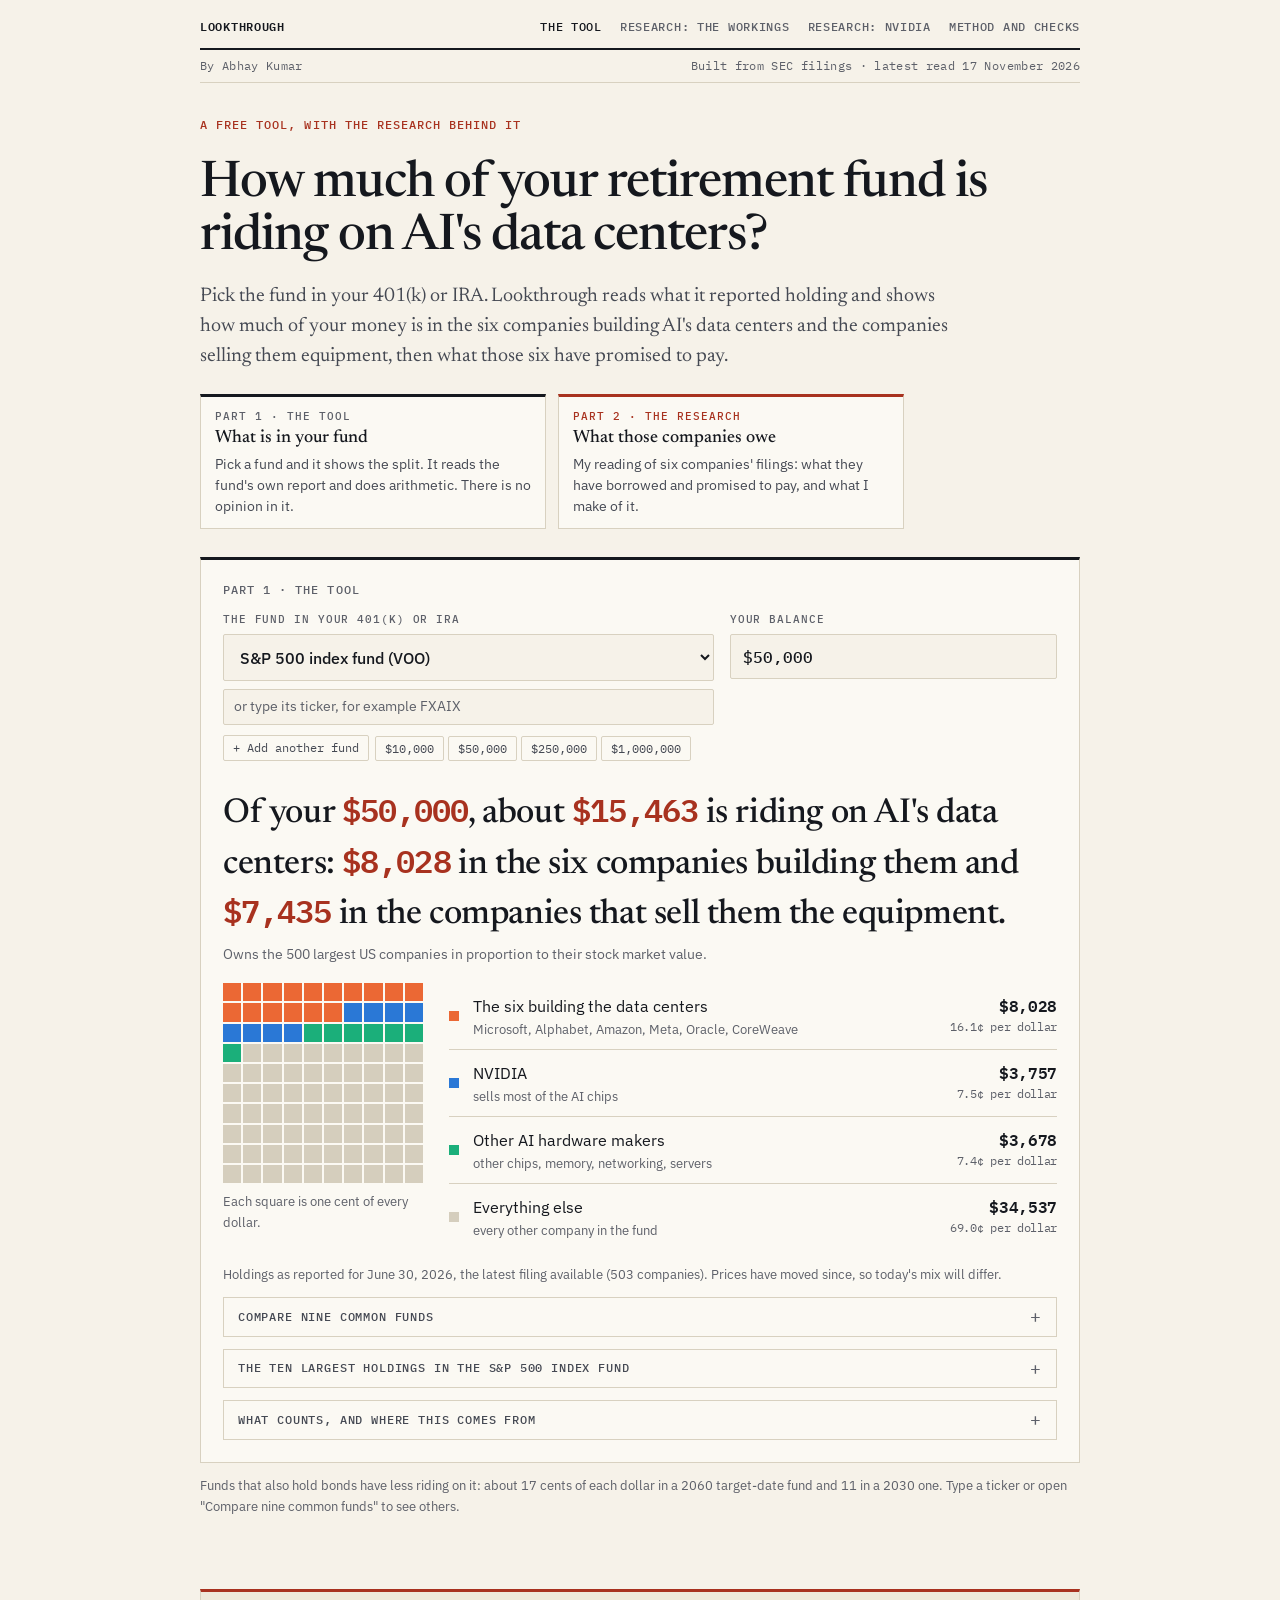
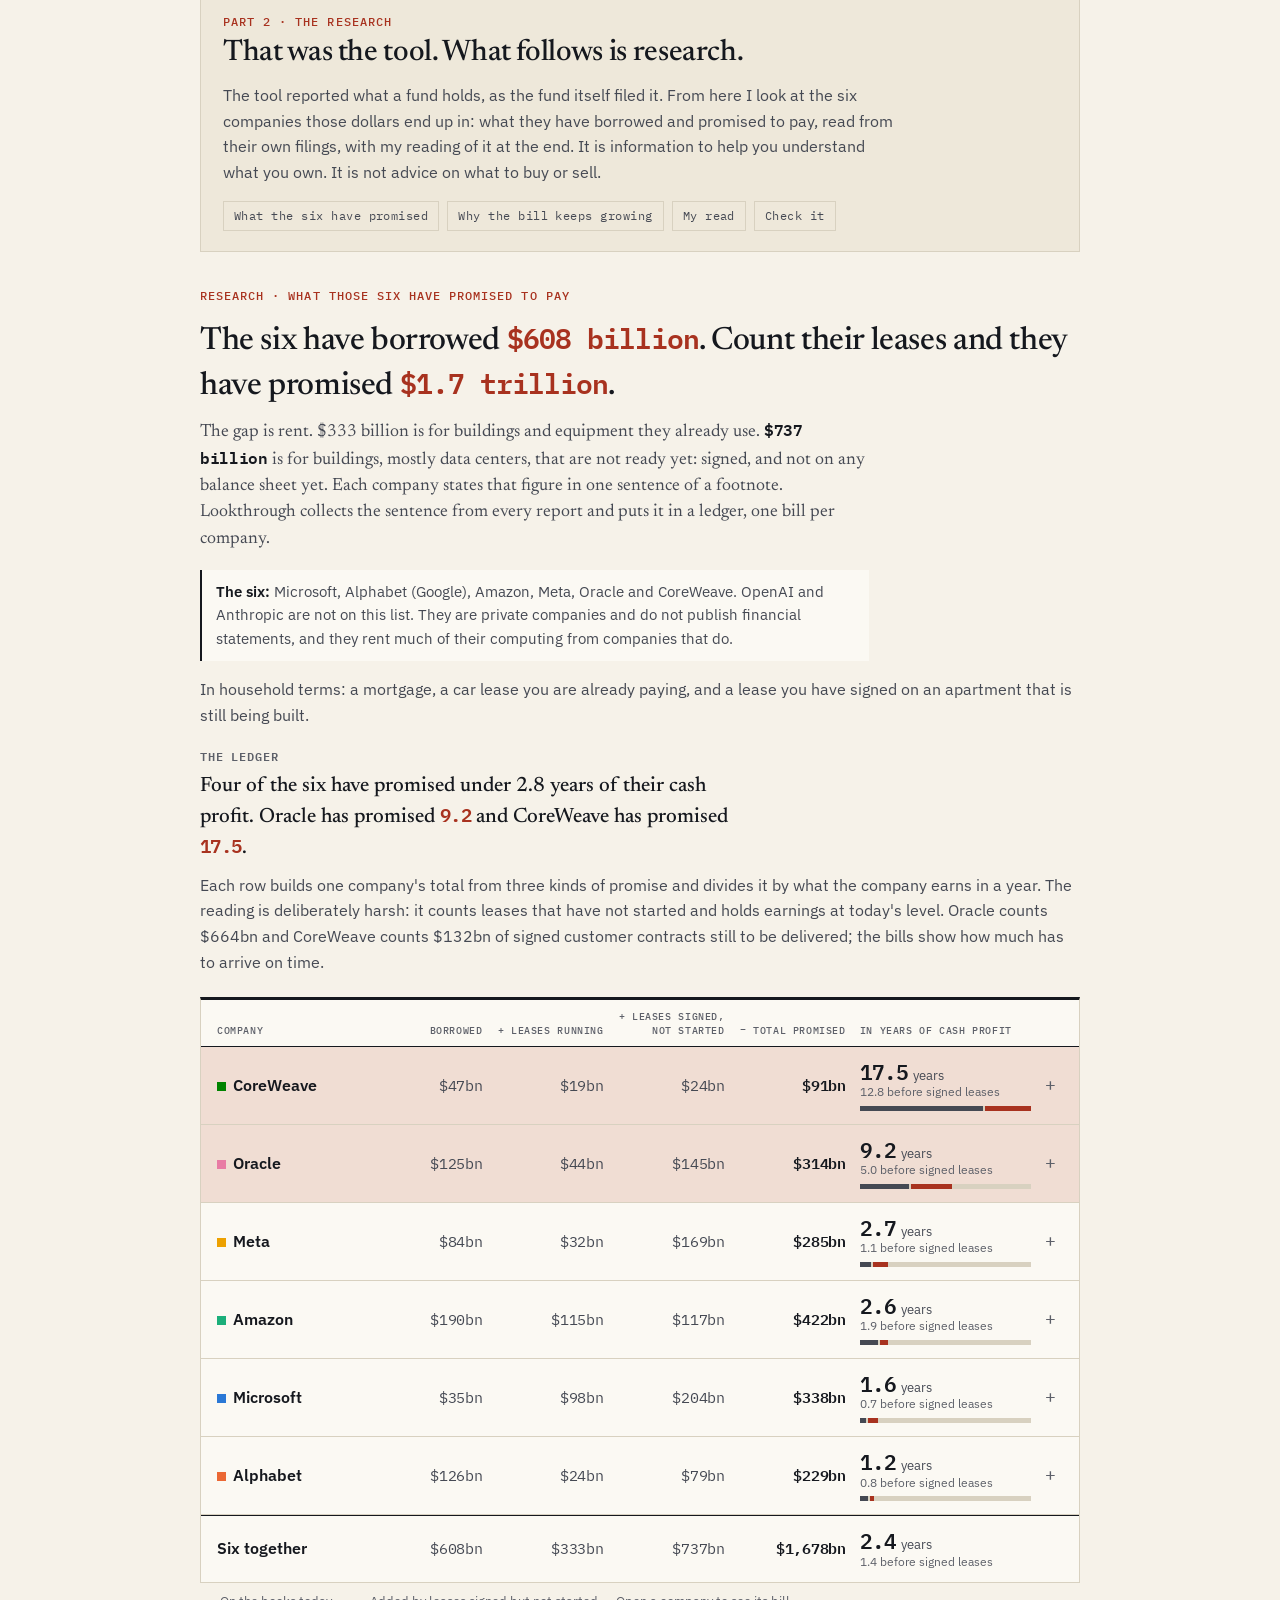
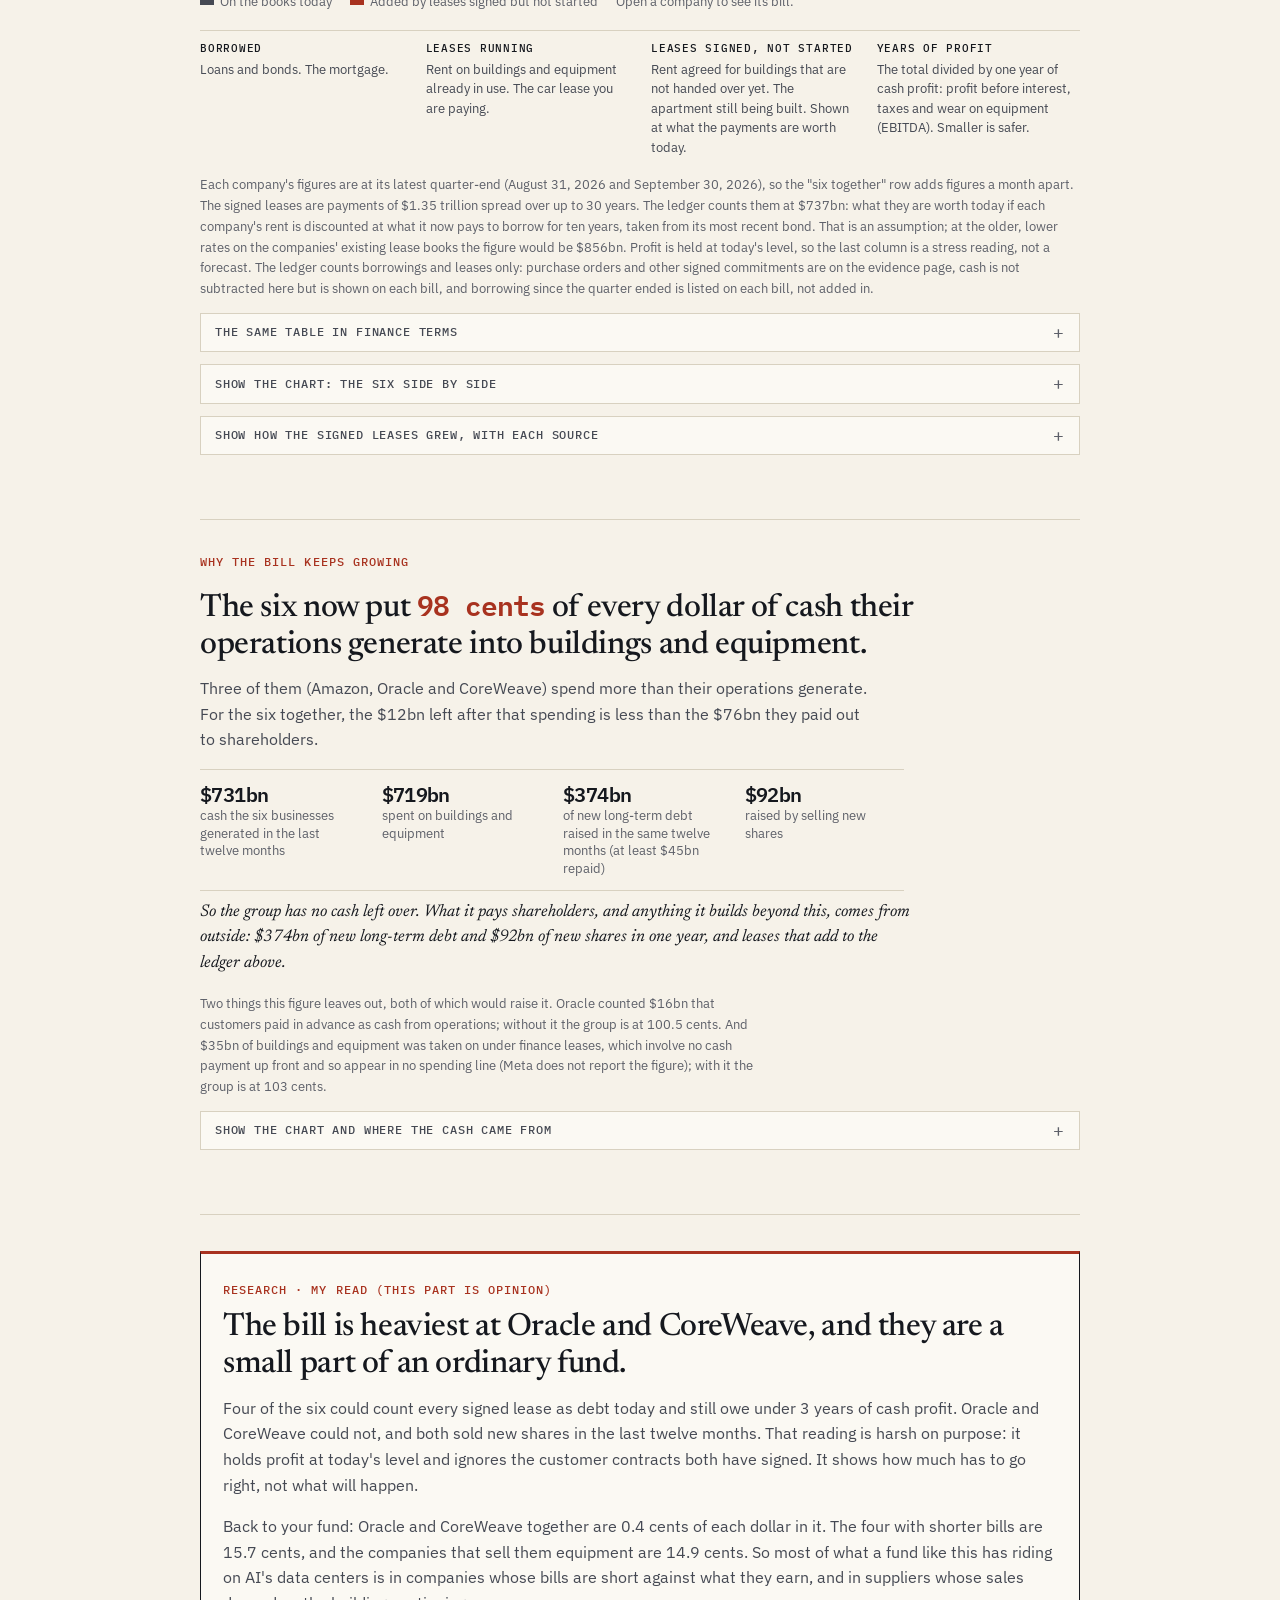
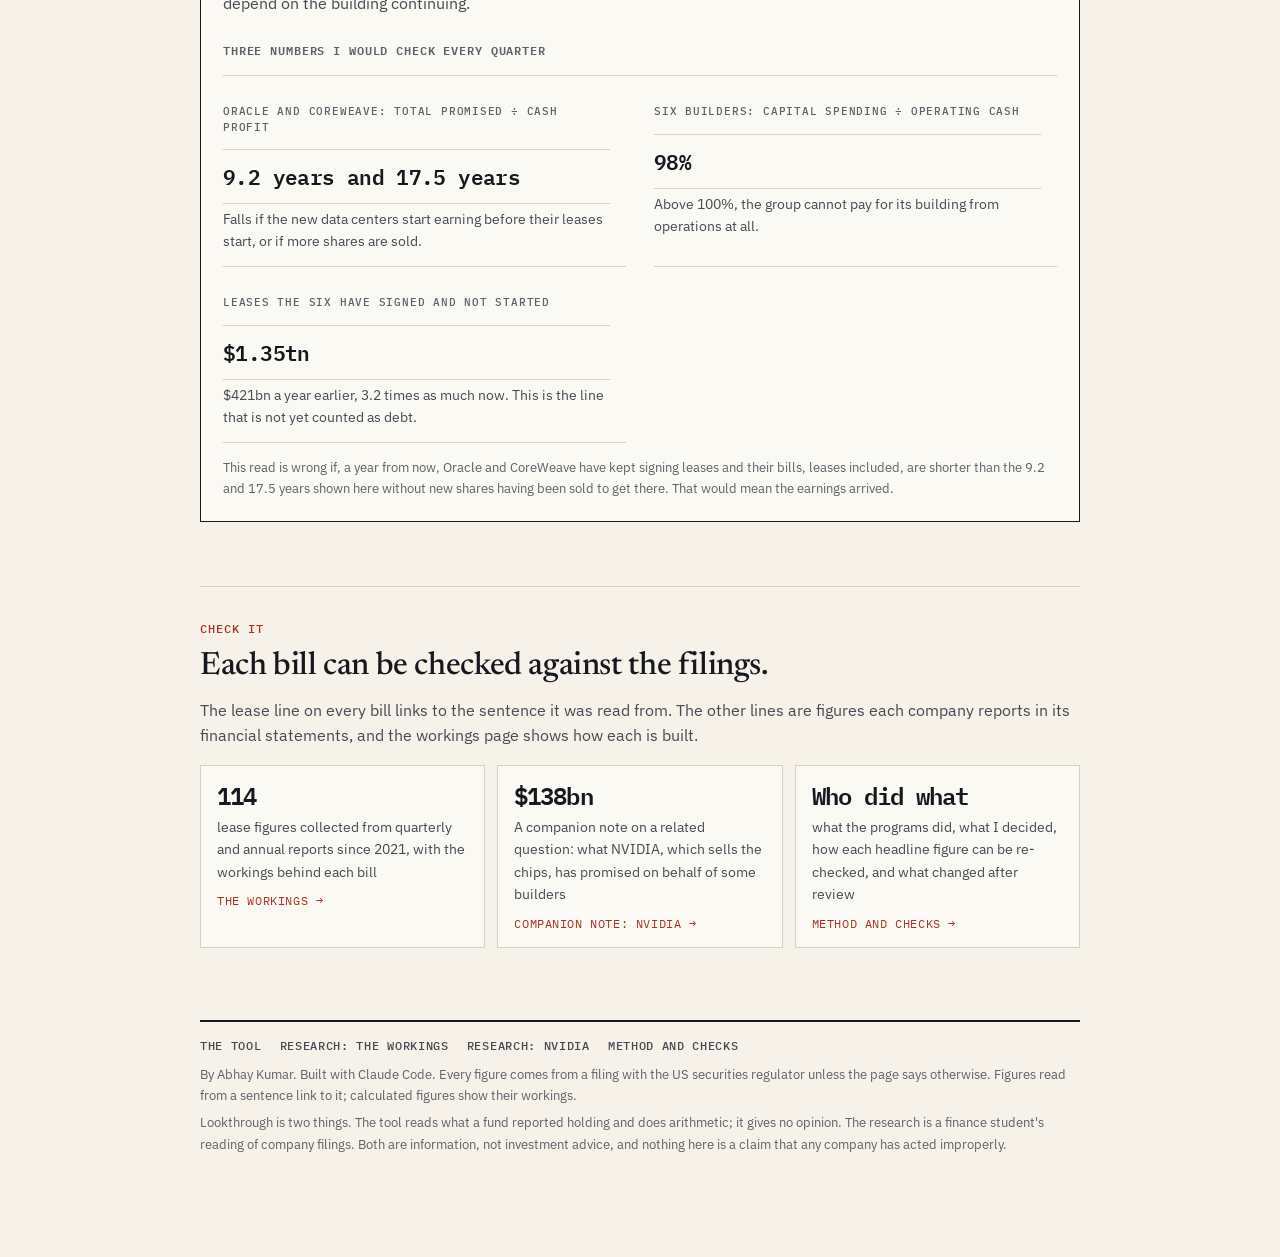
==== commit 44a1025b: "Say which part is the tool and which is the research Co-Authored-By: Claude Fable 5.2 <noreply@anthr" ====
--- a/docs/index.html
+++ b/docs/index.html
@@ -24,14 +24,19 @@
 </head>
 <body>
 <main>
-  <header class="mast"><a class="brand" href="index.html">Lookthrough</a><nav aria-label="Pages"><a href="index.html" aria-current="page">Your fund</a><a href="spenders.html">The workings</a><a href="nvidia.html">Companion: NVIDIA</a><a href="method.html">Method and checks</a></nav></header>
+  <header class="mast"><a class="brand" href="index.html">Lookthrough</a><nav aria-label="Pages"><a href="index.html" aria-current="page">The tool</a><a href="spenders.html">Research: the workings</a><a href="nvidia.html">Research: NVIDIA</a><a href="method.html">Method and checks</a></nav></header>
   <div class="dateline"><span>By Abhay Kumar</span><span>Built from SEC filings · latest read 17 November 2026</span></div>
 <script src="assets/charts.js"></script>
-  <p class="kicker" style="margin-top:34px">Look through your fund</p>
+  <p class="kicker" style="margin-top:34px">A free tool, with the research behind it</p>
   <h1>How much of your retirement fund is riding on AI's data centers?</h1>
   <p class="lede">Pick the fund in your 401(k) or IRA. Lookthrough reads what it reported holding and shows how much of your money is in the six companies building AI's data centers and the companies selling them equipment, then what those six have promised to pay.</p>
+  <div class="parts">
+    <a href="#tool"><span class="ptag">Part 1 · The tool</span><b>What is in your fund</b><span>Pick a fund and it shows the split. It reads the fund's own report and does arithmetic. There is no opinion in it.</span></a>
+    <a href="#research"><span class="ptag">Part 2 · The research</span><b>What those companies owe</b><span>My reading of six companies' filings: what they have borrowed and promised to pay, and what I make of it.</span></a>
+  </div>
   <noscript><p><b>This page needs JavaScript to show its figures.</b> The same numbers are in README.md and in the CSV files under data/processed in the repository.</p></noscript>
     <div class="tool" id="tool">
+      <p class="kicker part-tag">Part 1 · The tool</p>
       <div id="lines"></div>
       <div class="quick" style="margin-top:10px"><button type="button" id="add-line">+ Add another fund</button><span id="quick"></span></div>
       <p class="answer" id="answer"></p>
@@ -59,20 +64,25 @@
           <li><b>The six builders</b> are Microsoft, Alphabet, Amazon, Meta, Oracle and CoreWeave, among the largest buyers of AI chips and data center space. NVIDIA does not name its customers, so this is my list. Each company is counted whole, although each also has large businesses unrelated to AI.</li>
           <li><b>The companies selling the equipment</b> are NVIDIA plus my own list of AI hardware makers: <span id="others"></span>. Each of these is also counted whole. The list is a judgment. It leaves out Intel, Samsung, the storage makers (Western Digital, Seagate, Sandisk) and the makers of chip-manufacturing equipment (Applied Materials, Lam Research, KLA). Counting those too would add about 4.6 cents per dollar in an S&P 500 fund.</li>
           <li><b>Sellers and builders are shown apart on purpose.</b> If spending slowed, the sellers would lose sales while the builders would keep more of their cash, so the two groups do not carry the same risk.</li>
-          <li><b>Not advice.</b> The tool shows what is in a fund. It does not say what anyone should hold.</li>
+          <li><b>A tool, not advice.</b> It shows what is in a fund and stops there. It does not forecast anything and does not say what anyone should hold. The research further down the page is separate and is labelled.</li>
         </ul>
       </div></details>
     </div>
   <p class="small" id="tool-more" style="margin-top:12px"></p>
-  <ul class="toc">
-    <li><a href="#ledger">What the six have promised</a></li>
-    <li><a href="#why">Why the bill keeps growing</a></li>
-    <li><a href="#verdict">My read</a></li>
-    <li><a href="#check">Check it</a></li>
-  </ul>
+  <div class="divide" id="research">
+    <p class="kicker part-tag">Part 2 · The research</p>
+    <p class="divide-head">That was the tool. What follows is research.</p>
+    <p>The tool reported what a fund holds, as the fund itself filed it. From here I look at the six companies those dollars end up in: what they have borrowed and promised to pay, read from their own filings, with my reading of it at the end. It is information to help you understand what you own. It is not advice on what to buy or sell.</p>
+    <ul class="toc">
+      <li><a href="#ledger">What the six have promised</a></li>
+      <li><a href="#why">Why the bill keeps growing</a></li>
+      <li><a href="#verdict">My read</a></li>
+      <li><a href="#check">Check it</a></li>
+    </ul>
+  </div>
 
   <section id="ledger">
-    <p class="kicker">What those six have promised to pay</p>
+    <p class="kicker">Research · what those six have promised to pay</p>
     <h2 class="num-head">The six have borrowed <b id="h-debt"></b>. Count their leases and they have promised <b id="h-total"></b>.</h2>
     <p class="lede">The gap is rent. <span id="lede-running"></span> is for buildings and equipment they already use. <b id="lede-signed"></b> is for buildings, mostly data centers, that are not ready yet: signed, and not on any balance sheet yet. Each company states that figure in one sentence of a footnote. Lookthrough collects the sentence from every report and puts it in a ledger, one bill per company.</p>
     <p class="who"><b>The six:</b> Microsoft, Alphabet (Google), Amazon, Meta, Oracle and CoreWeave. OpenAI and Anthropic are not on this list. They are private companies and do not publish financial statements, and they rent much of their computing from companies that do.</p>
@@ -127,7 +137,7 @@
 
   <section id="verdict">
     <div class="verdict">
-      <p class="kicker">My read</p>
+      <p class="kicker">Research · my read (this part is opinion)</p>
       <h2 id="verdict-head"></h2>
       <p id="verdict-text"></p>
       <p id="verdict-fund"></p>
@@ -396,9 +406,9 @@
 </script>
 
   <footer>
-    <nav aria-label="Pages"><a href="index.html" aria-current="page">Your fund</a><a href="spenders.html">The workings</a><a href="nvidia.html">Companion: NVIDIA</a><a href="method.html">Method and checks</a></nav>
+    <nav aria-label="Pages"><a href="index.html" aria-current="page">The tool</a><a href="spenders.html">Research: the workings</a><a href="nvidia.html">Research: NVIDIA</a><a href="method.html">Method and checks</a></nav>
     <p>By Abhay Kumar. Built with Claude Code. Every figure comes from a filing with the US securities regulator unless the page says otherwise. Figures read from a sentence link to it; calculated figures show their workings.</p>
-    <p>I am a finance student and this is a research project. It is not investment advice, and nothing here is a claim that any company has acted improperly.</p>
+    <p>Lookthrough is two things. The tool reads what a fund reported holding and does arithmetic; it gives no opinion. The research is a finance student's reading of company filings. Both are information, not investment advice, and nothing here is a claim that any company has acted improperly.</p>
   </footer>
 </main>
 </body>
--- a/docs/assets/site.css
+++ b/docs/assets/site.css
@@ -49,6 +49,26 @@
 .small,.note{font-size:.84rem;line-height:1.55;color:var(--muted)}
 .num,.fig{font-family:var(--mono);font-variant-numeric:tabular-nums;letter-spacing:-.02em}
 section{margin-top:64px;padding-top:28px;border-top:1px solid var(--line);scroll-margin-top:16px}
+
+/* the two parts: the tool, then the research */
+.parts{display:grid;grid-template-columns:1fr 1fr;gap:12px;margin:22px 0 0;max-width:44em}
+.parts>*{display:block;padding:12px 14px;border:1px solid var(--line);border-top:3px solid var(--rule);background:var(--raised);text-decoration:none}
+.parts>*+*{border-top-color:var(--accent)}
+.parts a:hover{border-color:var(--text);color:inherit}
+.parts .ptag{display:block;font:500 .68rem/1.4 var(--mono);letter-spacing:.09em;text-transform:uppercase;color:var(--muted)}
+.parts>*+* .ptag{color:var(--accent)}
+.parts>*>b{display:block;font:500 1.12rem/1.3 var(--serif);margin:3px 0 4px}
+.parts>a>span:last-child{display:block;font-size:.86rem;line-height:1.5;color:var(--text-2)}
+.parts.wide{max-width:none}
+.parts ul{font-size:.88rem;line-height:1.5;margin:.5em 0 0}
+.part-tag{margin:0 0 14px;color:var(--muted)}
+.divide{margin:72px 0 0;padding:22px 22px 20px;border:1px solid var(--line);border-top:3px solid var(--accent);background:var(--panel)}
+.divide .part-tag{color:var(--accent);margin-bottom:6px}
+.divide-head{font:500 clamp(1.4rem,3.4vw,1.85rem)/1.2 var(--serif);letter-spacing:-.012em;color:var(--text);margin:0 0 .4em}
+.divide p{max-width:42em}
+.divide .toc{margin-top:14px}
+.divide+section{margin-top:36px;border-top:0;padding-top:0}
+@media (max-width:640px){.parts{grid-template-columns:1fr}.divide{padding:16px}}
 
 /* the tool */
 .tool{background:var(--raised);border:1px solid var(--line);border-top:3px solid var(--rule);padding:22px;margin:28px 0 0}
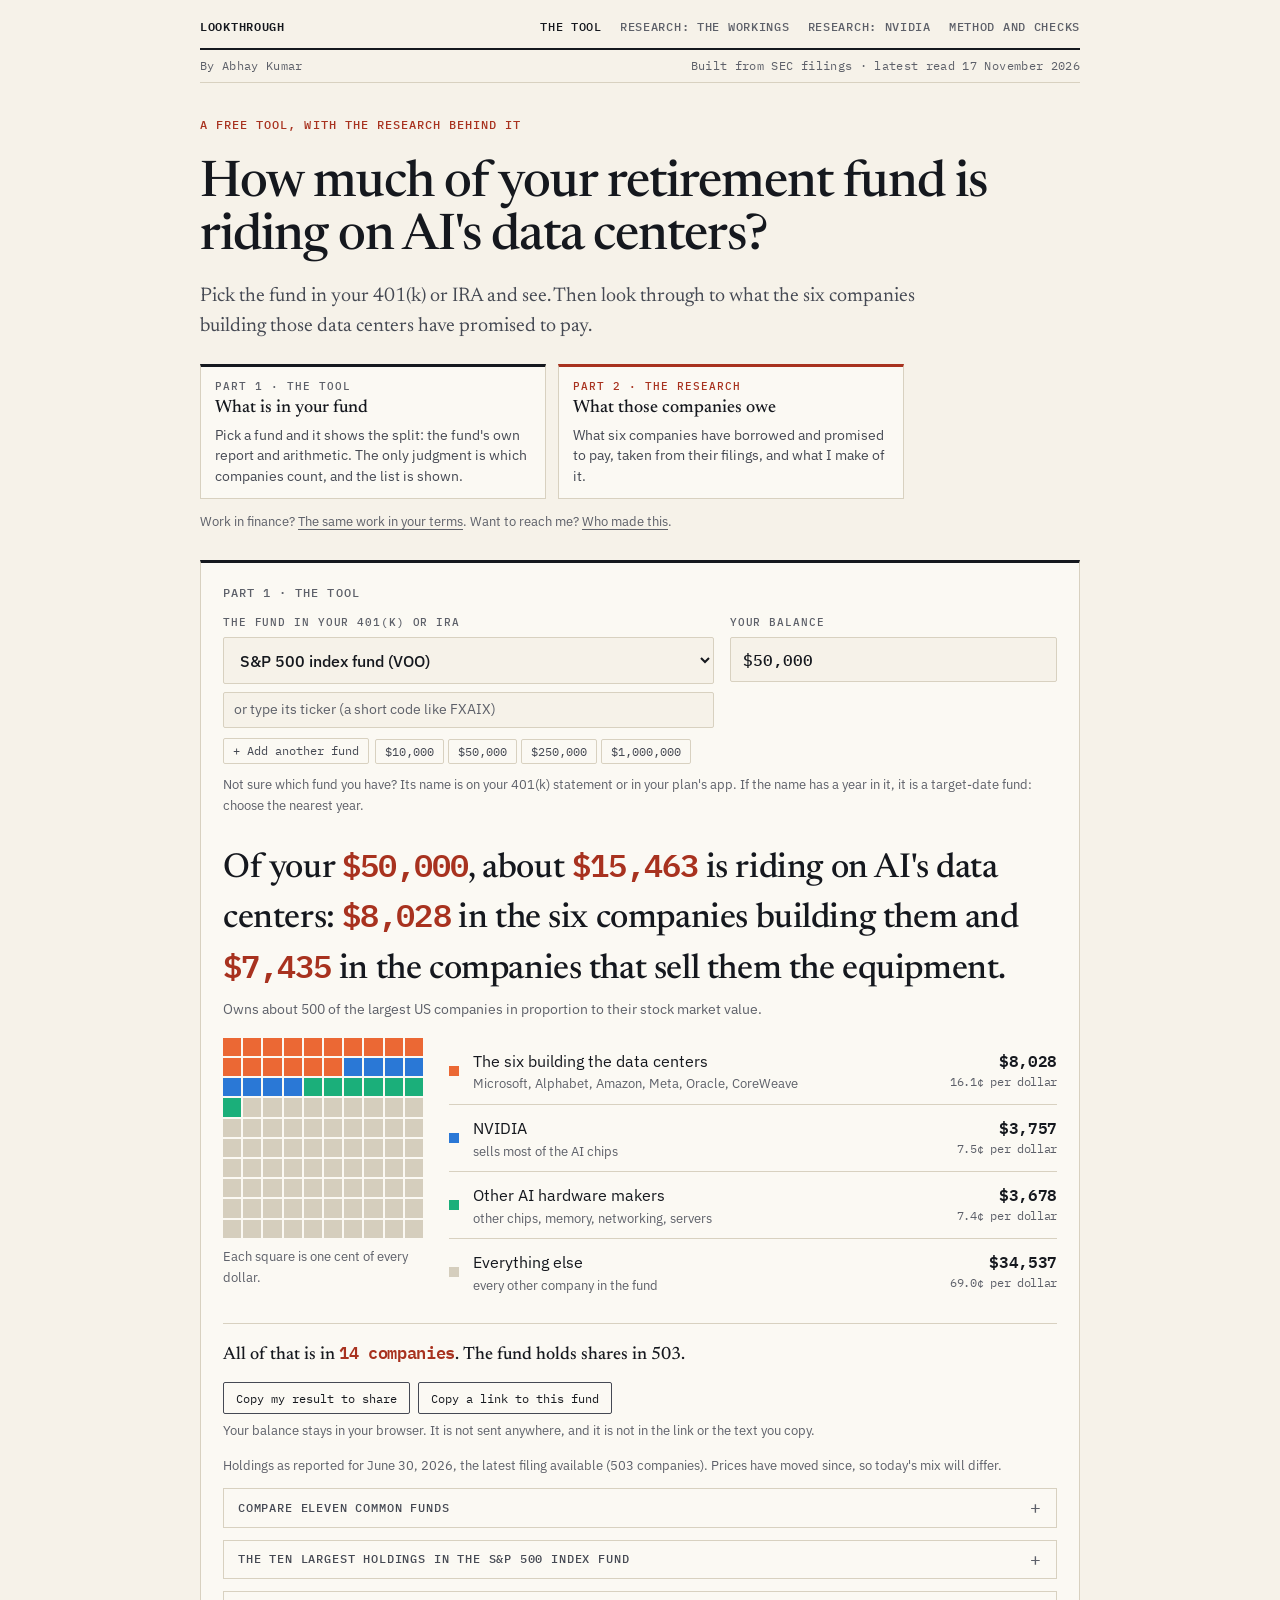
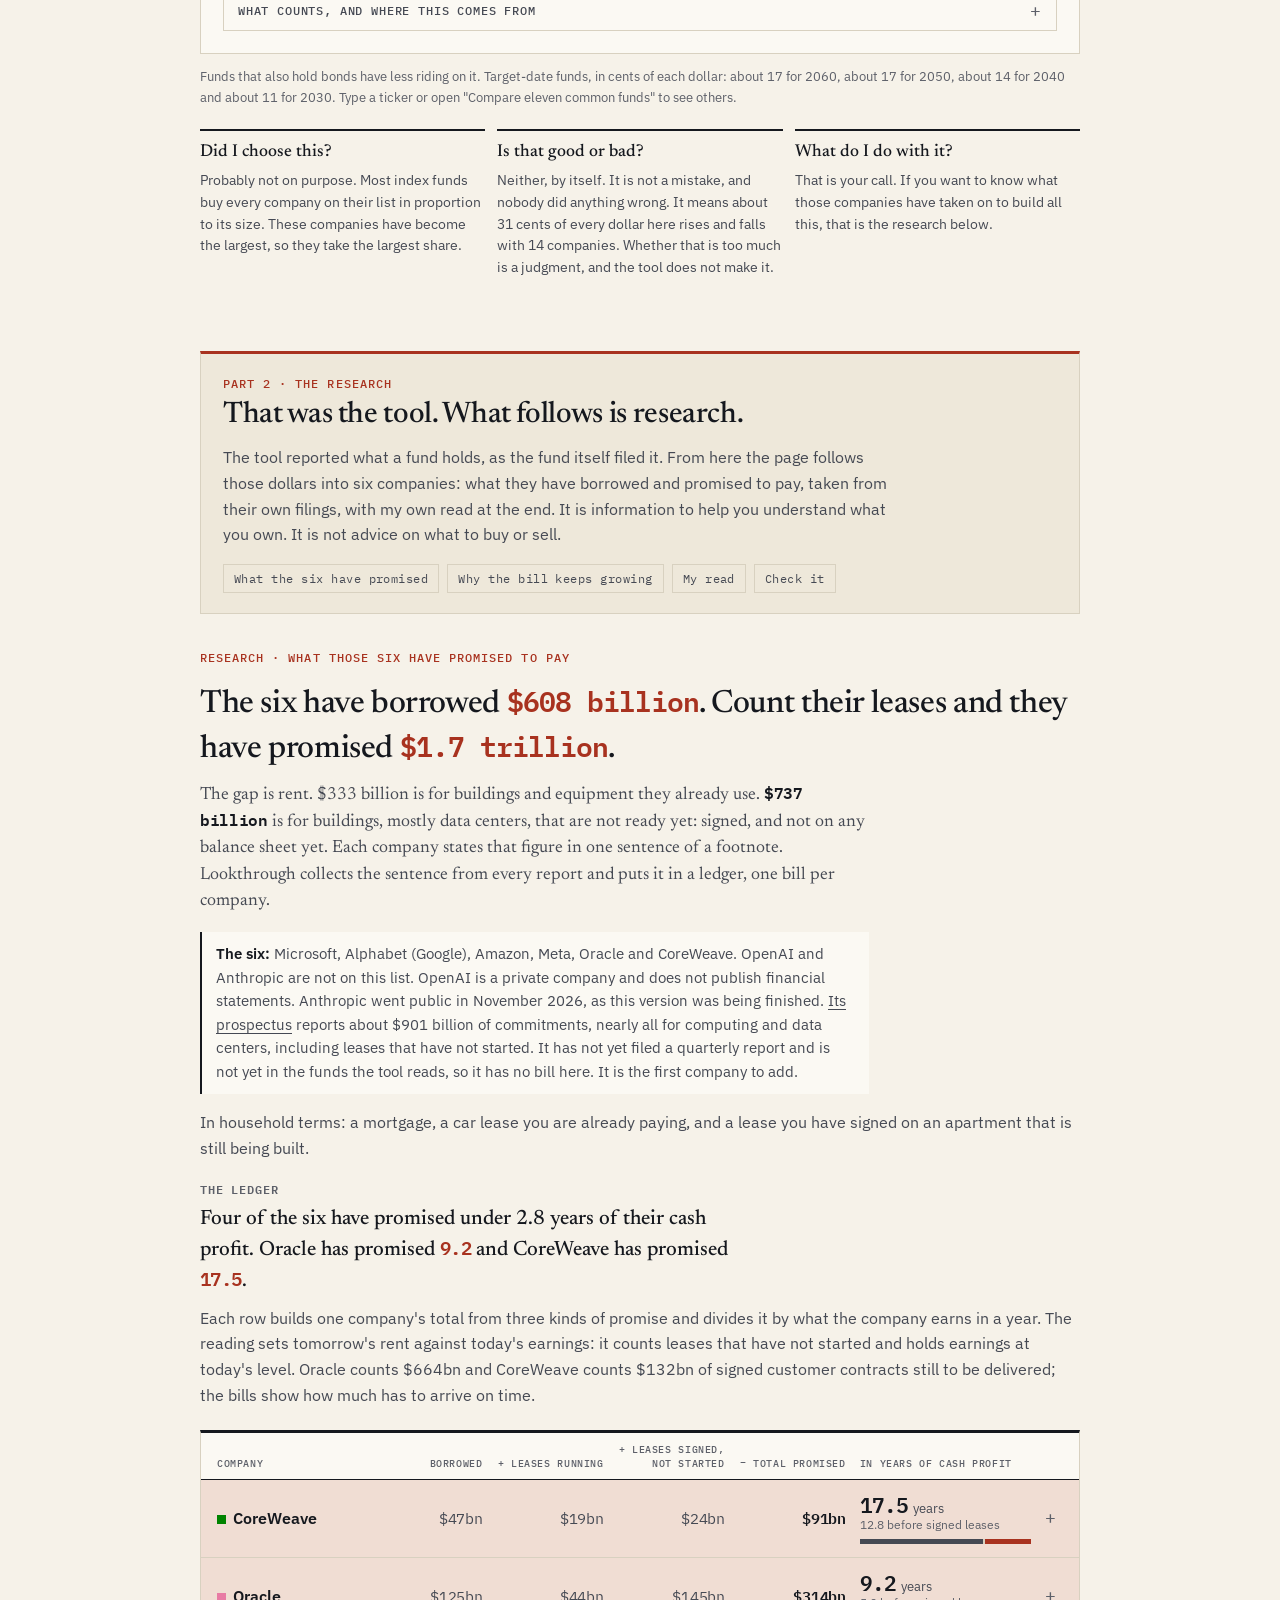
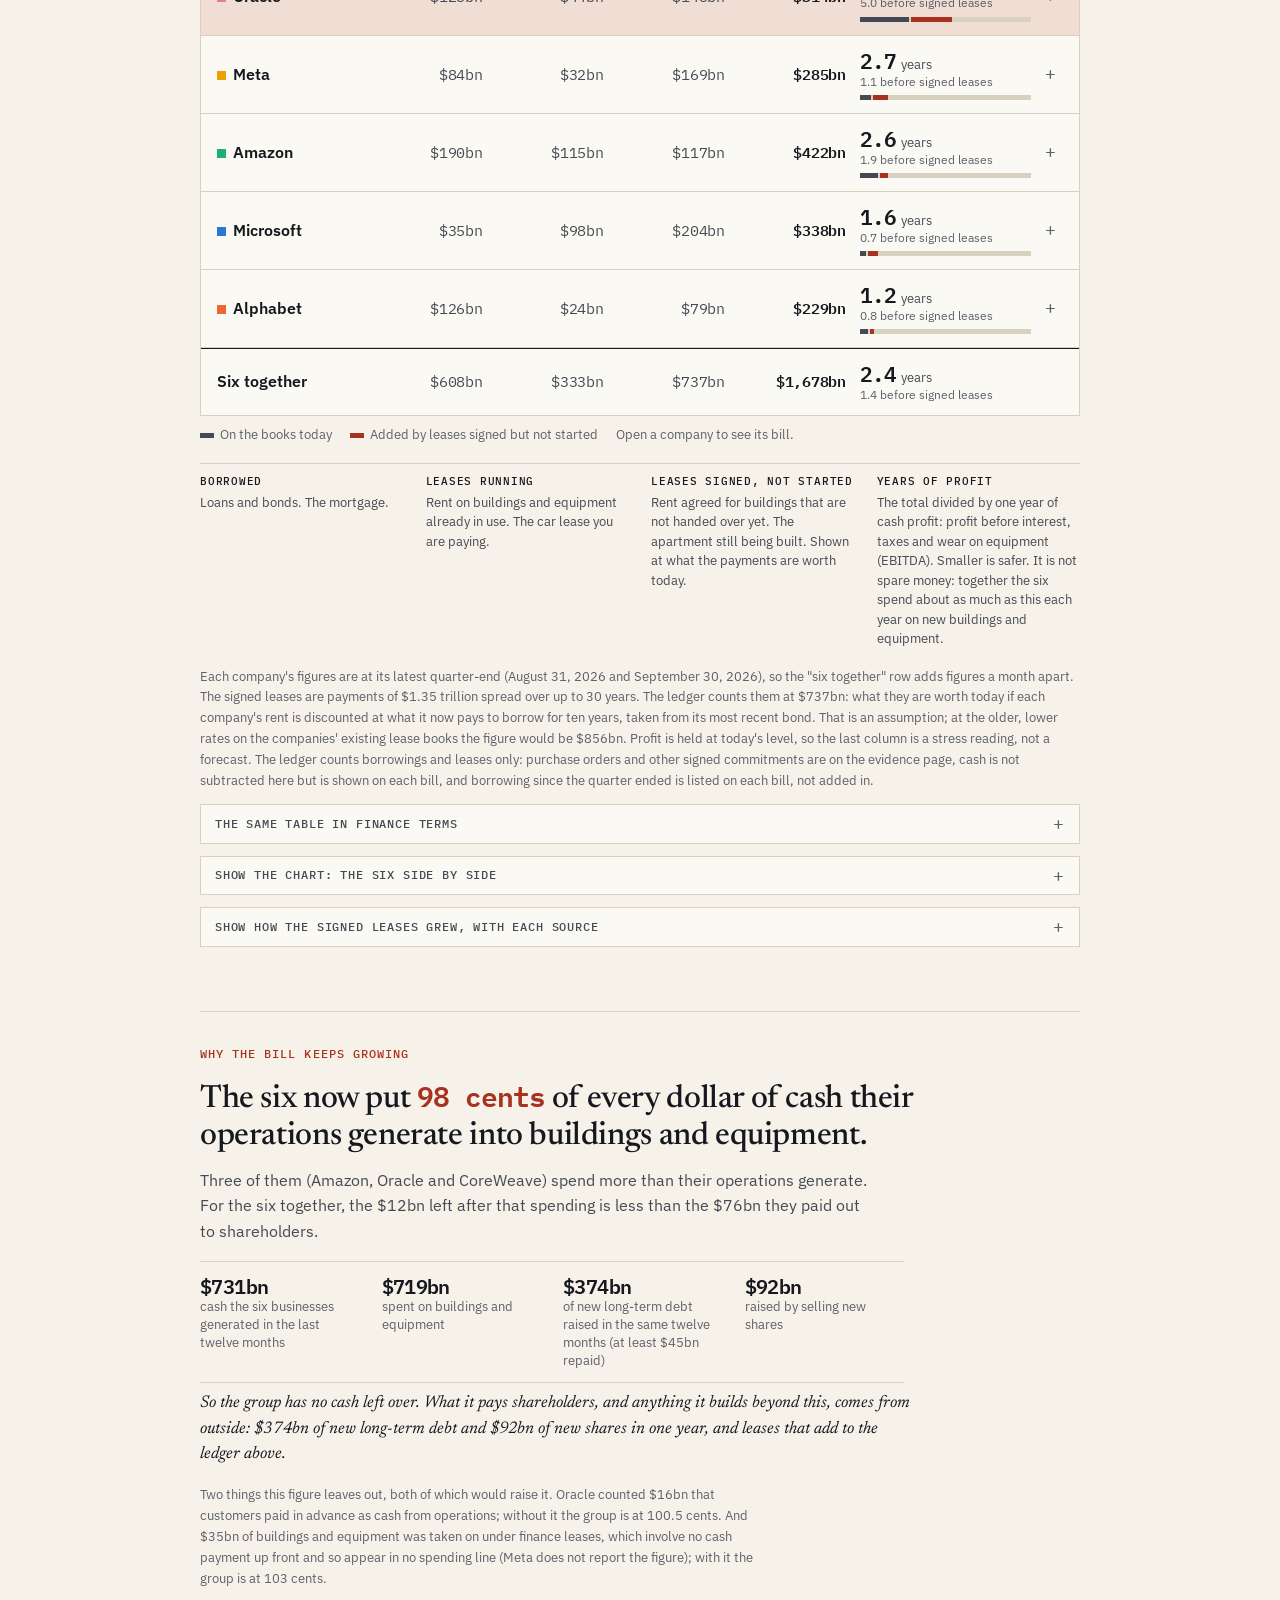
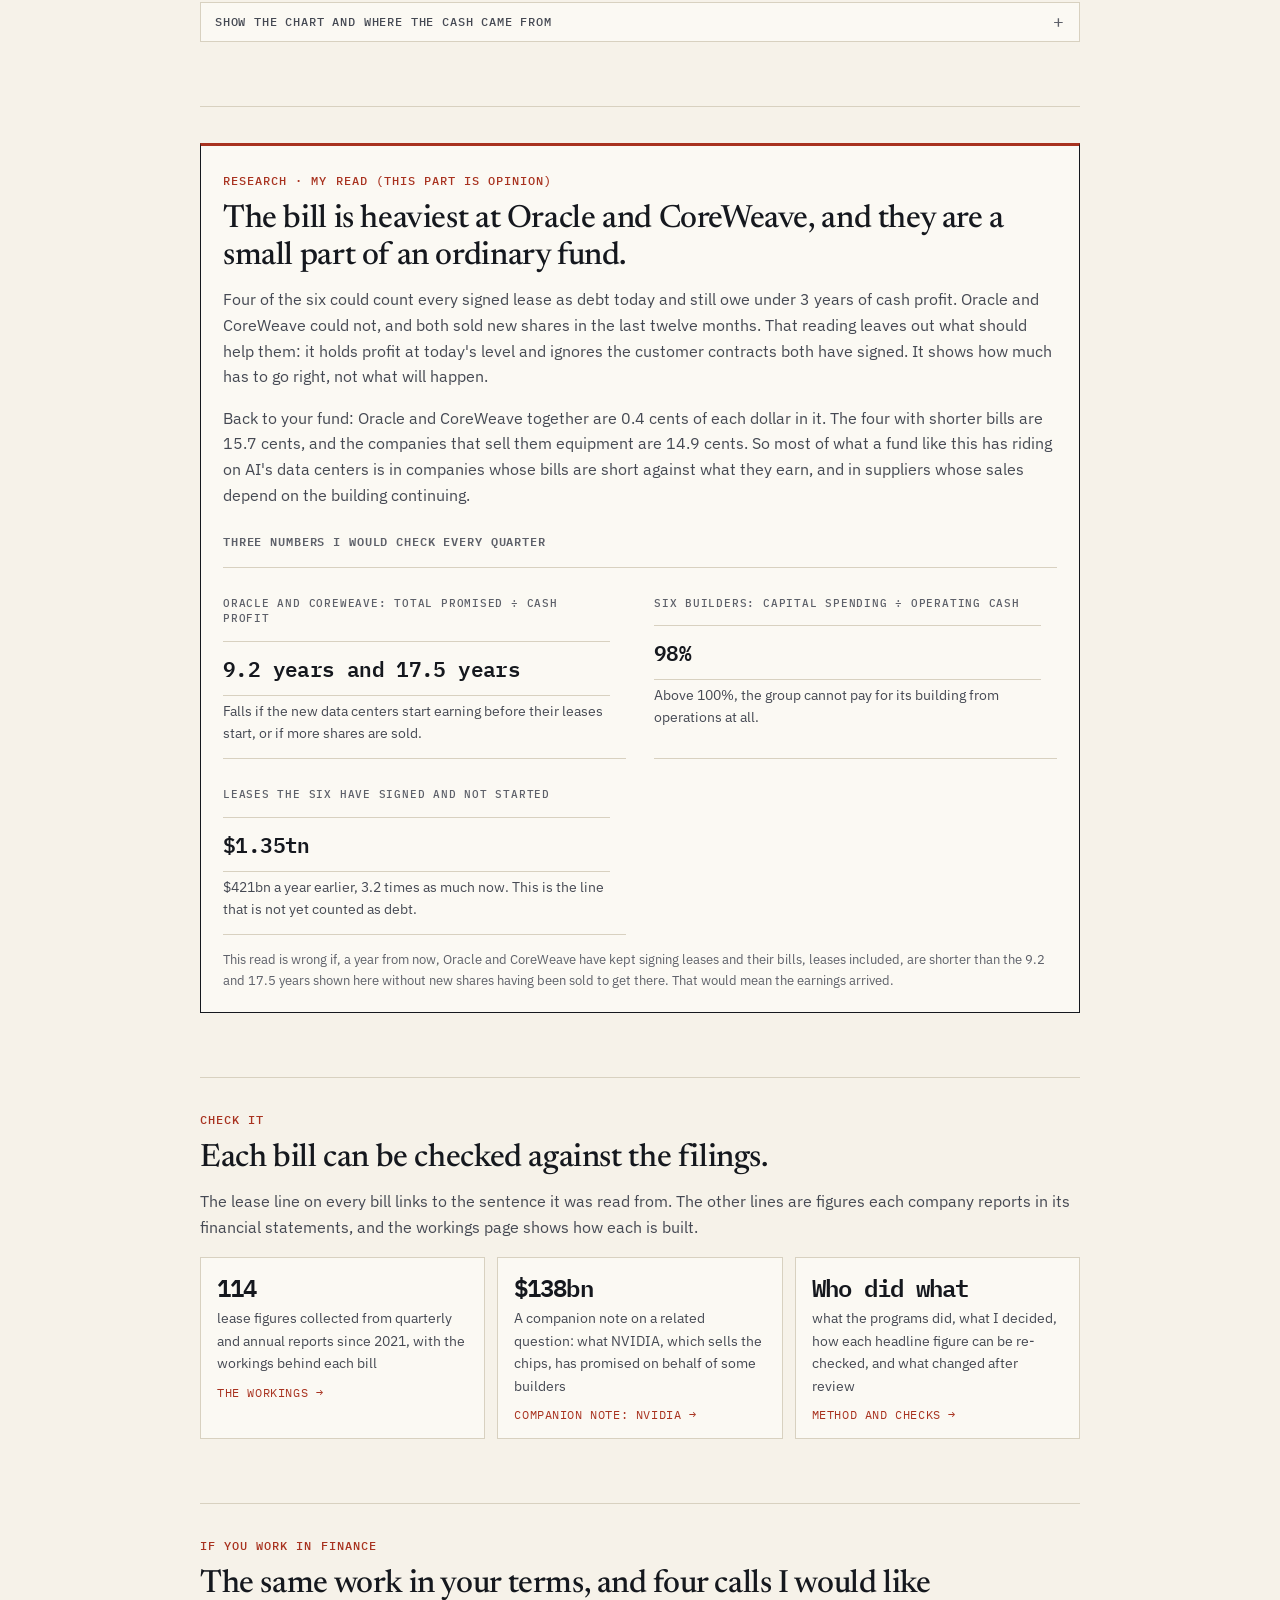
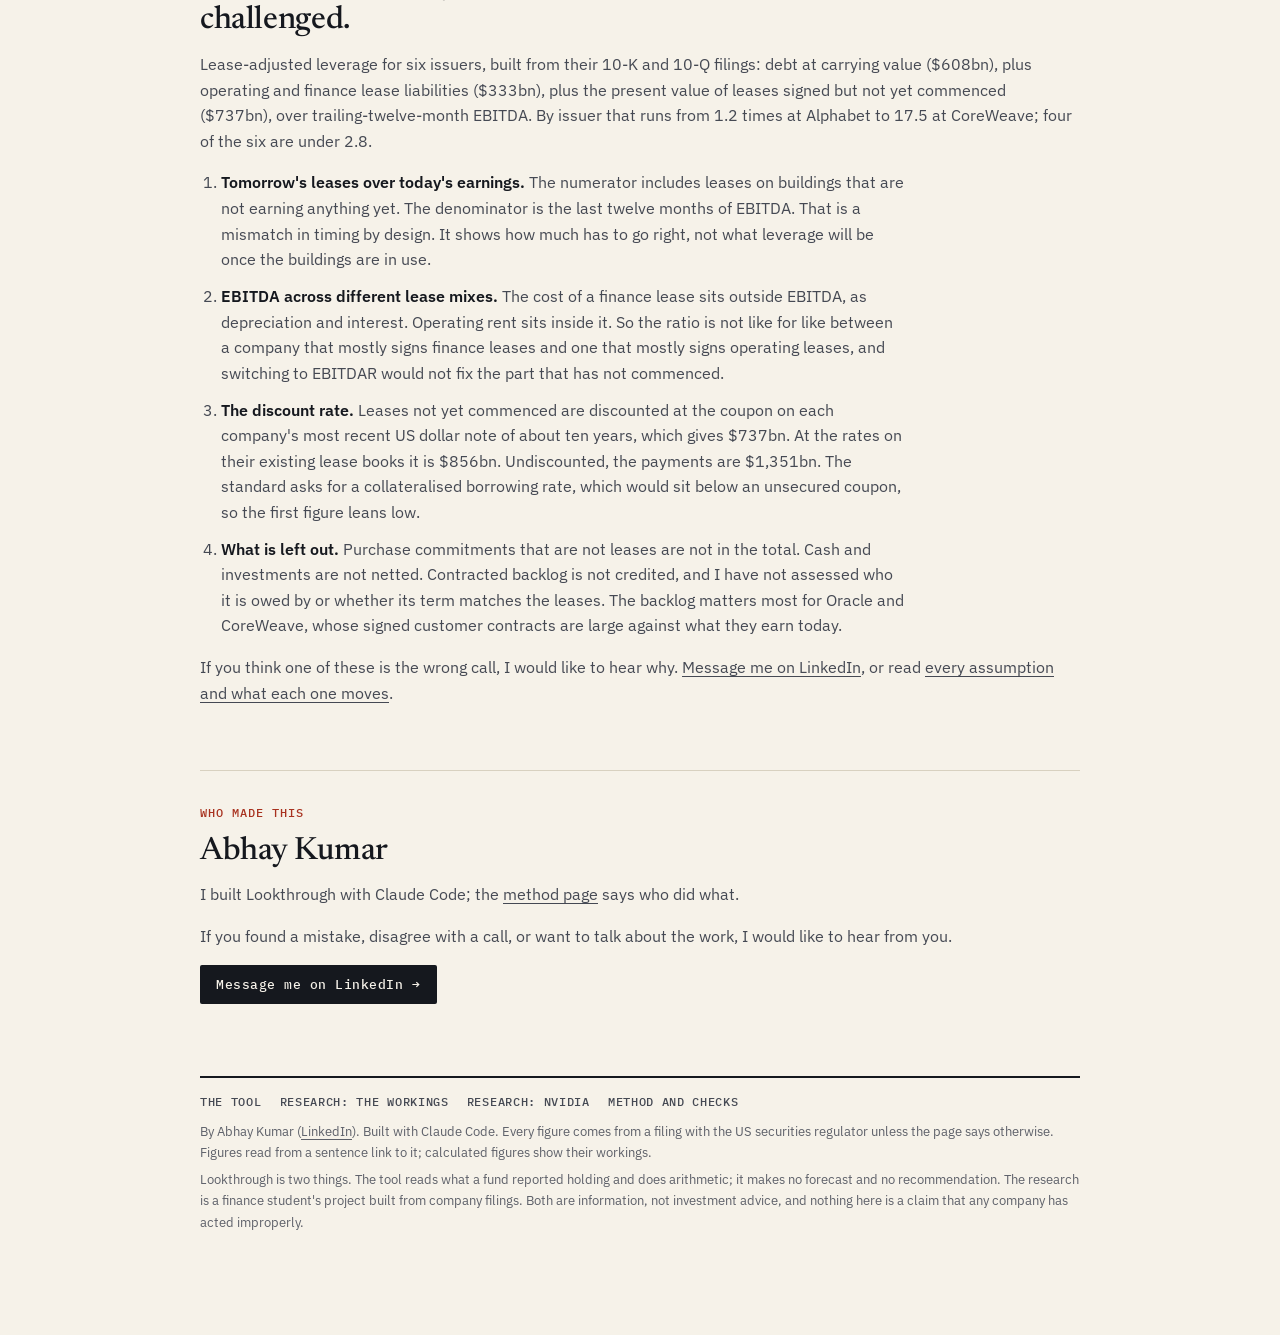
==== commit d1718960: "Easier for a saver, sharper for a professional; Anthropic is now public - eleven funds (2040 and 205" ====
--- a/docs/index.html
+++ b/docs/index.html
@@ -29,24 +29,34 @@
 <script src="assets/charts.js"></script>
   <p class="kicker" style="margin-top:34px">A free tool, with the research behind it</p>
   <h1>How much of your retirement fund is riding on AI's data centers?</h1>
-  <p class="lede">Pick the fund in your 401(k) or IRA. Lookthrough reads what it reported holding and shows how much of your money is in the six companies building AI's data centers and the companies selling them equipment, then what those six have promised to pay.</p>
+  <p class="lede">Pick the fund in your 401(k) or IRA and see. Then look through to what the six companies building those data centers have promised to pay.</p>
   <div class="parts">
-    <a href="#tool"><span class="ptag">Part 1 · The tool</span><b>What is in your fund</b><span>Pick a fund and it shows the split. It reads the fund's own report and does arithmetic. There is no opinion in it.</span></a>
-    <a href="#research"><span class="ptag">Part 2 · The research</span><b>What those companies owe</b><span>My reading of six companies' filings: what they have borrowed and promised to pay, and what I make of it.</span></a>
+    <a href="#tool"><span class="ptag">Part 1 · The tool</span><b>What is in your fund</b><span>Pick a fund and it shows the split: the fund's own report and arithmetic. The only judgment is which companies count, and the list is shown.</span></a>
+    <a href="#research"><span class="ptag">Part 2 · The research</span><b>What those companies owe</b><span>What six companies have borrowed and promised to pay, taken from their filings, and what I make of it.</span></a>
   </div>
+  <p class="small doors">Work in finance? <a href="#pro">The same work in your terms</a>. Want to reach me? <a href="#about">Who made this</a>.</p>
   <noscript><p><b>This page needs JavaScript to show its figures.</b> The same numbers are in README.md and in the CSV files under data/processed in the repository.</p></noscript>
     <div class="tool" id="tool">
       <p class="kicker part-tag">Part 1 · The tool</p>
       <div id="lines"></div>
       <div class="quick" style="margin-top:10px"><button type="button" id="add-line">+ Add another fund</button><span id="quick"></span></div>
+      <p class="small" style="margin:10px 0 0">Not sure which fund you have? Its name is on your 401(k) statement or in your plan's app. If the name has a year in it, it is a target-date fund: choose the nearest year.</p>
       <p class="answer" id="answer"></p>
       <p class="what" id="what"></p>
       <div class="split">
         <div><div class="waffle" id="waffle" role="img"></div><p class="small" style="margin-top:8px">Each square is one cent of every dollar.</p></div>
         <div class="rows" id="rows"></div>
       </div>
+      <p class="few" id="few"></p>
+      <div class="share">
+        <button type="button" class="chip" id="share-copy">Copy my result to share</button>
+        <button type="button" class="chip" id="share-link">Copy a link to this fund</button>
+        <span class="small" id="share-msg" aria-live="polite"></span>
+      </div>
+      <textarea id="share-box" class="share-box" readonly rows="3" aria-label="Text to copy" hidden></textarea>
+      <p class="small" style="margin:6px 0 0">Your balance stays in your browser. It is not sent anywhere, and it is not in the link or the text you copy.</p>
       <p class="small" id="asof" style="margin:14px 0 0"></p>
-      <details class="ev" id="ev-funds"><summary>Compare nine common funds</summary><div class="ev-body">
+      <details class="ev" id="ev-funds"><summary id="compare-title">Compare common funds</summary><div class="ev-body">
         <p id="compare-text"></p>
         <div class="legend" id="legend"></div>
         <div class="chart" id="compare"></div>
@@ -60,7 +70,7 @@
       <details class="ev"><summary>What counts, and where this comes from</summary><div class="ev-body">
         <ul>
           <li><b>Source.</b> Funds must report every holding to the US securities regulator. The tool reads those reports. They are published a few months late, so the date is shown and today's mix will differ, especially after large price moves.</li>
-          <li><b>Tickers.</b> The tool reads the holdings of nine funds. Typing a ticker matches it to one of them: the same fund, another fund tracking the same index, or the nearest kind where the note says how yours differs. The list of tickers is mine and covers common US funds, not all of them.</li>
+          <li><b>Tickers.</b> The tool reads the holdings of <span id="n-funds">these</span> funds. Typing a ticker matches it to one of them: the same fund, another fund tracking the same index, or the nearest kind where the note says how yours differs. The list of tickers is mine and covers common US funds, not all of them.</li>
           <li><b>The six builders</b> are Microsoft, Alphabet, Amazon, Meta, Oracle and CoreWeave, among the largest buyers of AI chips and data center space. NVIDIA does not name its customers, so this is my list. Each company is counted whole, although each also has large businesses unrelated to AI.</li>
           <li><b>The companies selling the equipment</b> are NVIDIA plus my own list of AI hardware makers: <span id="others"></span>. Each of these is also counted whole. The list is a judgment. It leaves out Intel, Samsung, the storage makers (Western Digital, Seagate, Sandisk) and the makers of chip-manufacturing equipment (Applied Materials, Lam Research, KLA). Counting those too would add about 4.6 cents per dollar in an S&P 500 fund.</li>
           <li><b>Sellers and builders are shown apart on purpose.</b> If spending slowed, the sellers would lose sales while the builders would keep more of their cash, so the two groups do not carry the same risk.</li>
@@ -69,10 +79,15 @@
       </div></details>
     </div>
   <p class="small" id="tool-more" style="margin-top:12px"></p>
+  <dl class="ask" id="ask">
+    <div><dt>Did I choose this?</dt><dd>Probably not on purpose. Most index funds buy every company on their list in proportion to its size. These companies have become the largest, so they take the largest share.</dd></div>
+    <div><dt>Is that good or bad?</dt><dd id="ask-so"></dd></div>
+    <div><dt>What do I do with it?</dt><dd>That is your call. If you want to know what those companies have taken on to build all this, that is the research below.</dd></div>
+  </dl>
   <div class="divide" id="research">
     <p class="kicker part-tag">Part 2 · The research</p>
     <p class="divide-head">That was the tool. What follows is research.</p>
-    <p>The tool reported what a fund holds, as the fund itself filed it. From here I look at the six companies those dollars end up in: what they have borrowed and promised to pay, read from their own filings, with my reading of it at the end. It is information to help you understand what you own. It is not advice on what to buy or sell.</p>
+    <p>The tool reported what a fund holds, as the fund itself filed it. From here the page follows those dollars into six companies: what they have borrowed and promised to pay, taken from their own filings, with my own read at the end. It is information to help you understand what you own. It is not advice on what to buy or sell.</p>
     <ul class="toc">
       <li><a href="#ledger">What the six have promised</a></li>
       <li><a href="#why">Why the bill keeps growing</a></li>
@@ -85,7 +100,7 @@
     <p class="kicker">Research · what those six have promised to pay</p>
     <h2 class="num-head">The six have borrowed <b id="h-debt"></b>. Count their leases and they have promised <b id="h-total"></b>.</h2>
     <p class="lede">The gap is rent. <span id="lede-running"></span> is for buildings and equipment they already use. <b id="lede-signed"></b> is for buildings, mostly data centers, that are not ready yet: signed, and not on any balance sheet yet. Each company states that figure in one sentence of a footnote. Lookthrough collects the sentence from every report and puts it in a ledger, one bill per company.</p>
-    <p class="who"><b>The six:</b> Microsoft, Alphabet (Google), Amazon, Meta, Oracle and CoreWeave. OpenAI and Anthropic are not on this list. They are private companies and do not publish financial statements, and they rent much of their computing from companies that do.</p>
+    <p class="who"><b>The six:</b> Microsoft, Alphabet (Google), Amazon, Meta, Oracle and CoreWeave. OpenAI and Anthropic are not on this list. OpenAI is a private company and does not publish financial statements. Anthropic went public in November 2026, as this version was being finished. <a href="https://www.sec.gov/Archives/edgar/data/2130357/000162828026074338/anthropicpbc-sx1ax3.htm" title="As of and subsequent to September 30, 2026, we have entered into purchase commitments and lease agreements, including short-term commitments, as well as leases not yet commenced, with an aggregate committed spend of approximately $900.9 billion, substantially all of which is related to compute and infrastructure.">Its prospectus</a> reports about $901 billion of commitments, nearly all for computing and data centers, including leases that have not started. It has not yet filed a quarterly report and is not yet in the funds the tool reads, so it has no bill here. It is the first company to add.</p>
     <p>In household terms: a mortgage, a car lease you are already paying, and a lease you have signed on an apartment that is still being built.</p>
     <h3 style="margin-top:1.6em">The ledger</h3>
     <p class="result" id="lev-head"></p>
@@ -96,7 +111,7 @@
       <div><dt>Borrowed</dt><dd>Loans and bonds. The mortgage.</dd></div>
       <div><dt>Leases running</dt><dd>Rent on buildings and equipment already in use. The car lease you are paying.</dd></div>
       <div><dt>Leases signed, not started</dt><dd>Rent agreed for buildings that are not handed over yet. The apartment still being built. Shown at what the payments are worth today.</dd></div>
-      <div><dt>Years of profit</dt><dd>The total divided by one year of cash profit: profit before interest, taxes and wear on equipment (EBITDA). Smaller is safer.</dd></div>
+      <div><dt>Years of profit</dt><dd>The total divided by one year of cash profit: profit before interest, taxes and wear on equipment (EBITDA). Smaller is safer. It is not spare money: together the six spend about as much as this each year on new buildings and equipment.</dd></div>
     </dl>
     <p class="small" id="ledger-note"></p>
     <details class="ev" id="ev-pro"><summary>The same table in finance terms</summary><div class="ev-body">
@@ -158,8 +173,29 @@
     </div>
   </section>
 
+  <section id="pro">
+    <p class="kicker">If you work in finance</p>
+    <h2>The same work in your terms, and four calls I would like challenged.</h2>
+    <p id="pro-what"></p>
+    <ol class="calls">
+      <li><b>Tomorrow's leases over today's earnings.</b> The numerator includes leases on buildings that are not earning anything yet. The denominator is the last twelve months of EBITDA. That is a mismatch in timing by design. It shows how much has to go right, not what leverage will be once the buildings are in use.</li>
+      <li><b>EBITDA across different lease mixes.</b> The cost of a finance lease sits outside EBITDA, as depreciation and interest. Operating rent sits inside it. So the ratio is not like for like between a company that mostly signs finance leases and one that mostly signs operating leases, and switching to EBITDAR would not fix the part that has not commenced.</li>
+      <li><b>The discount rate.</b> <span id="pro-rate"></span></li>
+      <li><b>What is left out.</b> <span id="pro-net"></span></li>
+    </ol>
+    <p>If you think one of these is the wrong call, I would like to hear why. <a href="https://www.linkedin.com/in/abhay-kumar2501" rel="me noopener">Message me on LinkedIn</a>, or read <a href="method.html">every assumption and what each one moves</a>.</p>
+  </section>
+
+  <section id="about">
+    <p class="kicker">Who made this</p>
+    <h2>Abhay Kumar</h2>
+    <p>I built Lookthrough with Claude Code; the <a href="method.html">method page</a> says who did what.</p>
+    <p>If you found a mistake, disagree with a call, or want to talk about the work, I would like to hear from you.</p>
+    <p><a class="btn" href="https://www.linkedin.com/in/abhay-kumar2501" rel="me noopener">Message me on LinkedIn →</a></p>
+  </section>
+
 <script>
-const DATA = {"generated":"2026-11-18","funds":[{"key":"sp500","name":"S&P 500 index fund","tickers":"VOO / VFIAX","what":"Owns the 500 largest US companies in proportion to their stock market value.","as_of":"2026-06-30","nvidia":7.51423724736,"customers":16.056909775821,"other_ai":7.355626509695,"by_customer":{"Microsoft":4.296618516638,"Alphabet":5.8387024857259995,"Amazon":3.617764716969,"Meta":1.918219757301,"Oracle":0.385604299187,"CoreWeave":0.0},"stocks":99.74924638393117,"n_holdings":520,"n_companies":503,"fund_of_funds":false,"top10":37.874655715452,"effective_n":47.179349931984035,"top":[{"k":"nvidia","name":"NVIDIA Corp","pct":7.51423724736,"tier":1},{"k":"apple","name":"Apple Inc","pct":6.58996139512,"tier":null},{"k":"alphabet","name":"Alphabet Inc","pct":5.8387024857259995,"tier":2},{"k":"microsoft","name":"Microsoft Corp","pct":4.296618516638,"tier":2},{"k":"amazon","name":"Amazon.com Inc","pct":3.617764716969,"tier":2},{"k":"broadcom","name":"Broadcom Inc","pct":2.773236003521,"tier":3},{"k":"micron technology","name":"Micron Technology Inc","pct":2.018588470197,"tier":3},{"k":"meta platforms","name":"Meta Platforms Inc","pct":1.918219757301,"tier":2},{"k":"tesla","name":"Tesla Inc","pct":1.836108390258,"tier":null},{"k":"eli lilly and","name":"Eli Lilly & Co","pct":1.471218732362,"tier":null},{"k":"advanced micro devices","name":"Advanced Micro Devices Inc","pct":1.468787588497,"tier":3},{"k":"berkshire hathaway","name":"Berkshire Hathaway Inc","pct":1.422447736013,"tier":null},{"k":"jpmorgan chase and","name":"JPMorgan Chase & Co","pct":1.255758771294,"tier":null},{"k":"intel","name":"Intel Corp","pct":1.022975530643,"tier":null},{"k":"johnson and johnson","name":"Johnson & Johnson","pct":0.94794430075,"tier":null},{"k":"applied materials","name":"Applied Materials Inc","pct":0.889724595947,"tier":null},{"k":"exxon mobil","name":"Exxon Mobil Corp","pct":0.878610854384,"tier":null},{"k":"visa","name":"Visa Inc","pct":0.865354029321,"tier":null},{"k":"lam research","name":"Lam Research Corp","pct":0.840313550272,"tier":null},{"k":"walmart","name":"Walmart Inc","pct":0.769924099729,"tier":null},{"k":"caterpillar","name":"Caterpillar Inc","pct":0.760392802819,"tier":null},{"k":"cisco systems","name":"Cisco Systems Inc","pct":0.719400279507,"tier":null},{"k":"abbvie","name":"AbbVie Inc","pct":0.689386230442,"tier":null},{"k":"costco wholesale","name":"Costco Wholesale Corp","pct":0.643440240987,"tier":null},{"k":"mastercard","name":"Mastercard Inc","pct":0.642453462727,"tier":null}]},{"key":"total_us","name":"Total US stock market fund","tickers":"VTI / VTSAX","what":"Owns almost every US-listed company from the largest to the smallest.","as_of":"2026-06-30","nvidia":6.355382492074,"customers":14.302469116923,"other_ai":6.738290230066999,"by_customer":{"Microsoft":3.828291798563,"Alphabet":5.1754880591,"Amazon":3.18794802164,"Meta":1.709033332268,"Oracle":0.349391000878,"CoreWeave":0.052316904474},"stocks":99.7767365100598,"n_holdings":3546,"n_companies":3478,"fund_of_funds":false,"top10":33.438568075681,"effective_n":61.21794383053235,"top":[{"k":"nvidia","name":"NVIDIA Corp","pct":6.355382492074,"tier":1},{"k":"apple","name":"Apple Inc","pct":5.871626660176,"tier":null},{"k":"alphabet","name":"Alphabet Inc","pct":5.1754880591,"tier":2},{"k":"microsoft","name":"Microsoft Corp","pct":3.828291798563,"tier":2},{"k":"amazon","name":"Amazon.com Inc","pct":3.18794802164,"tier":2},{"k":"broadcom","name":"Broadcom Inc","pct":2.470993225404,"tier":3},{"k":"micron technology","name":"Micron Technology Inc","pct":1.798448216659,"tier":3},{"k":"meta platforms","name":"Meta Platforms Inc","pct":1.709033332268,"tier":2},{"k":"tesla","name":"Tesla Inc","pct":1.636813446695,"tier":null},{"k":"eli lilly and","name":"Eli Lilly & Co","pct":1.4045428231019998,"tier":null},{"k":"advanced micro devices","name":"Advanced Micro Devices Inc","pct":1.308678256764,"tier":3},{"k":"berkshire hathaway","name":"Berkshire Hathaway Inc","pct":1.28163962783,"tier":null},{"k":"jpmorgan chase and","name":"JPMorgan Chase & Co","pct":1.118701697398,"tier":null},{"k":"johnson and johnson","name":"Johnson & Johnson","pct":0.844654413341,"tier":null},{"k":"applied materials","name":"Applied Materials Inc","pct":0.793074944783,"tier":null},{"k":"exxon mobil","name":"Exxon Mobil Corp","pct":0.782929535541,"tier":null},{"k":"intel","name":"Intel Corp","pct":0.775652129379,"tier":null},{"k":"visa","name":"Visa Inc","pct":0.771399052877,"tier":null},{"k":"lam research","name":"Lam Research Corp","pct":0.748693374814,"tier":null},{"k":"walmart","name":"Walmart Inc","pct":0.685993655802,"tier":null},{"k":"caterpillar","name":"Caterpillar Inc","pct":0.677637229147,"tier":null},{"k":"abbvie","name":"AbbVie Inc","pct":0.614252289315,"tier":null},{"k":"cisco systems","name":"Cisco Systems Inc","pct":0.57565251039,"tier":null},{"k":"costco wholesale","name":"Costco Wholesale Corp","pct":0.57336881148,"tier":null}]},{"key":"target_2060","name":"Target-date 2060 fund (far from retirement)","tickers":"VTTSX","what":"A one-ticket fund for people retiring around 2060: mostly stock funds that shift toward bonds over time.","as_of":"2026-06-30","nvidia":3.4366642425970664,"customers":7.734040281018194,"other_ai":5.702891319578757,"by_customer":{"Microsoft":2.0701434651269266,"Alphabet":2.7986379691354637,"Amazon":1.7238784584392377,"Meta":0.9241573972513564,"Oracle":0.1889326977408682,"CoreWeave":0.0282902933243421},"stocks":90.22930251337996,"n_holdings":7,"n_companies":11935,"fund_of_funds":true,"top10":18.823875932395993,"effective_n":153.85053287102986,"top":[{"k":"vanguard total bond market ii index fund","name":"Vanguard Total Bond Market II Index Fund","pct":6.078347932082,"tier":null},{"k":"nvidia","name":"NVIDIA Corp","pct":3.4366642425970664,"tier":1},{"k":"apple","name":"Apple Inc","pct":3.175073949376317,"tier":null},{"k":"alphabet","name":"Alphabet Inc","pct":2.7986379691354637,"tier":2},{"k":"vanguard total international bond ii index fund","name":"Vanguard Total International Bond II Index Fund","pct":2.621110784789,"tier":null},{"k":"microsoft","name":"Microsoft Corp","pct":2.0701434651269266,"tier":2},{"k":"amazon","name":"Amazon.com Inc","pct":1.7238784584392377,"tier":2},{"k":"taiwan semiconductor manufacturing","name":"Taiwan Semiconductor Manufacturing Co Ltd","pct":1.5015213346535778,"tier":3},{"k":"broadcom","name":"Broadcom Inc","pct":1.3361861496198113,"tier":3},{"k":"micron technology","name":"Micron Technology Inc","pct":0.9725083716145404,"tier":3},{"k":"meta platforms","name":"Meta Platforms Inc","pct":0.9241573972513564,"tier":2},{"k":"tesla","name":"Tesla Inc","pct":0.8851045945816959,"tier":null},{"k":"eli lilly and","name":"Eli Lilly & Co","pct":0.7595045779496062,"tier":null},{"k":"samsung electronics","name":"Samsung Electronics Co Ltd","pct":0.7555190449787788,"tier":null},{"k":"advanced micro devices","name":"Advanced Micro Devices Inc","pct":0.7076659470447391,"tier":3},{"k":"berkshire hathaway","name":"Berkshire Hathaway Inc","pct":0.6930448460579431,"tier":null},{"k":"jpmorgan chase and","name":"JPMorgan Chase & Co","pct":0.6049363868146529,"tier":null},{"k":"asml holding","name":"ASML Holding NV","pct":0.5306179702013708,"tier":null},{"k":"sk hynix","name":"SK hynix Inc","pct":0.52598780027599,"tier":3},{"k":"johnson and johnson","name":"Johnson & Johnson","pct":0.4567456991457215,"tier":null},{"k":"applied materials","name":"Applied Materials Inc","pct":0.428854173267223,"tier":null},{"k":"exxon mobil","name":"Exxon Mobil Corp","pct":0.4233680573313249,"tier":null},{"k":"intel","name":"Intel Corp","pct":0.4194328100717002,"tier":null},{"k":"visa","name":"Visa Inc","pct":0.4171329648690421,"tier":null}]},{"key":"target_2030","name":"Target-date 2030 fund (near retirement)","tickers":"VTHRX","what":"A one-ticket fund for people retiring around 2030: a mix of stock funds and bond funds.","as_of":"2026-06-30","nvidia":2.24107075726156,"customers":5.043417187643202,"other_ai":3.7220456416755097,"by_customer":{"Microsoft":1.3499538085588925,"Alphabet":1.8250097391101832,"Amazon":1.1241521805929504,"Meta":0.6026489560475219,"Oracle":0.1232042219165487,"CoreWeave":0.0184482814171057},"stocks":58.89466269473585,"n_holdings":8,"n_companies":11935,"fund_of_funds":true,"top10":12.277469659834823,"effective_n":154.06777758108885,"top":[{"k":"vanguard total bond market ii index fund","name":"Vanguard Total Bond Market II Index Fund","pct":27.38194014111,"tier":null},{"k":"vanguard total international bond ii index fund","name":"Vanguard Total International Bond II Index Fund","pct":11.62845692206,"tier":null},{"k":"nvidia","name":"NVIDIA Corp","pct":2.24107075726156,"tier":1},{"k":"apple","name":"Apple Inc","pct":2.0704860521122788,"tier":null},{"k":"alphabet","name":"Alphabet Inc","pct":1.8250097391101832,"tier":2},{"k":"microsoft","name":"Microsoft Corp","pct":1.3499538085588925,"tier":2},{"k":"amazon","name":"Amazon.com Inc","pct":1.1241521805929504,"tier":2},{"k":"vanguard short term inflation protected securities index fund","name":"Vanguard Short-Term Inflation-Protected Securities Index Fund","pct":1.016617205776,"tier":null},{"k":"taiwan semiconductor manufacturing","name":"Taiwan Semiconductor Manufacturing Co Ltd","pct":0.9814513131081868,"tier":3},{"k":"broadcom","name":"Broadcom Inc","pct":0.871335543651469,"tier":3},{"k":"micron technology","name":"Micron Technology Inc","pct":0.6341789360168627,"tier":3},{"k":"meta platforms","name":"Meta Platforms Inc","pct":0.6026489560475219,"tier":2},{"k":"tesla","name":"Tesla Inc","pct":0.5771823733749173,"tier":null},{"k":"eli lilly and","name":"Eli Lilly & Co","pct":0.4952777983230844,"tier":null},{"k":"samsung electronics","name":"Samsung Electronics Co Ltd","pct":0.4938359127236385,"tier":null},{"k":"advanced micro devices","name":"Advanced Micro Devices Inc","pct":0.4614734951917488,"tier":3},{"k":"berkshire hathaway","name":"Berkshire Hathaway Inc","pct":0.4519389816206137,"tier":null},{"k":"jpmorgan chase and","name":"JPMorgan Chase & Co","pct":0.3944828911972174,"tier":null},{"k":"asml holding","name":"ASML Holding NV","pct":0.3468320373437027,"tier":null},{"k":"sk hynix","name":"SK hynix Inc","pct":0.3438055826085607,"tier":3},{"k":"johnson and johnson","name":"Johnson & Johnson","pct":0.2978467949161466,"tier":null},{"k":"applied materials","name":"Applied Materials Inc","pct":0.279658552303749,"tier":null},{"k":"exxon mobil","name":"Exxon Mobil Corp","pct":0.2760810209748238,"tier":null},{"k":"intel","name":"Intel Corp","pct":0.2735148210397746,"tier":null}]},{"key":"nasdaq100","name":"Nasdaq-100 fund","tickers":"QQQ","what":"Owns the 100 largest non-financial companies on the Nasdaq exchange; heavy in technology.","as_of":"2026-06-30","nvidia":7.596756593966,"customers":17.469342427650997,"other_ai":14.037783979384,"by_customer":{"Microsoft":4.347272989282,"Alphabet":6.289750543937,"Amazon":4.022351324055,"Meta":2.617007556934,"Oracle":0.0,"CoreWeave":0.192960013443},"stocks":99.92687750561107,"n_holdings":105,"n_companies":101,"fund_of_funds":false,"top10":47.810122505389,"effective_n":31.96411333726039,"top":[{"k":"nvidia","name":"NVIDIA Corp","pct":7.596756593966,"tier":1},{"k":"apple","name":"Apple Inc","pct":6.667600398505,"tier":null},{"k":"alphabet","name":"Alphabet Inc","pct":6.289750543937,"tier":2},{"k":"micron technology","name":"Micron Technology, Inc","pct":5.638018381049,"tier":3},{"k":"microsoft","name":"Microsoft Corp","pct":4.347272989282,"tier":2},{"k":"advanced micro devices","name":"Advanced Micro Devices, Inc","pct":4.102620919852,"tier":3},{"k":"amazon","name":"Amazon.com, Inc","pct":4.022351324055,"tier":2},{"k":"tesla","name":"Tesla, Inc","pct":3.296348339491,"tier":null},{"k":"intel","name":"Intel Corp","pct":3.039528141478,"tier":null},{"k":"broadcom","name":"Broadcom Inc","pct":2.809874873774,"tier":3},{"k":"meta platforms","name":"Meta Platforms, Inc","pct":2.617007556934,"tier":2},{"k":"applied materials","name":"Applied Materials, Inc","pct":2.486231577287,"tier":null},{"k":"walmart","name":"Walmart Inc","pct":2.392982195234,"tier":null},{"k":"lam research","name":"Lam Research Corp","pct":2.347102967379,"tier":null},{"k":"cisco systems","name":"Cisco Systems, Inc","pct":2.005161197495,"tier":null},{"k":"costco wholesale","name":"Costco Wholesale Corp","pct":1.797536029512,"tier":null},{"k":"kla","name":"KLA Corp","pct":1.706983829065,"tier":null},{"k":"sandisk","name":"Sandisk Corp","pct":1.458374691933,"tier":null},{"k":"netflix","name":"Netflix, Inc","pct":1.302169803827,"tier":null},{"k":"palo alto networks","name":"Palo Alto Networks, Inc","pct":1.205244185006,"tier":null},{"k":"texas instruments","name":"Texas Instruments Inc","pct":1.174921978036,"tier":null},{"k":"palantir technologies","name":"Palantir Technologies Inc","pct":1.160244532142,"tier":null},{"k":"marvell technology","name":"Marvell Technology, Inc","pct":1.128677038699,"tier":3},{"k":"linde","name":"Linde PLC","pct":1.039179554677,"tier":null},{"k":"western digital","name":"Western Digital Corp","pct":0.95352927019,"tier":null}]},{"key":"total_world","name":"Total world stock fund","tickers":"VT","what":"Owns stocks from the US and from other countries around the world in proportion to market value.","as_of":"2026-07-31","nvidia":4.056591023517,"customers":9.810220222511,"other_ai":5.755835432373999,"by_customer":{"Microsoft":2.989163170423,"Alphabet":3.265899267397,"Amazon":2.28122217065,"Meta":1.059585287753,"Oracle":0.192719435744,"CoreWeave":0.021630890544},"stocks":99.25457788295908,"n_holdings":10100,"n_companies":9748,"fund_of_funds":false,"top10":22.272977585634997,"effective_n":132.05845936360345,"top":[{"k":"nvidia","name":"NVIDIA Corp","pct":4.056591023517,"tier":1},{"k":"apple","name":"Apple Inc","pct":3.867481321238,"tier":null},{"k":"alphabet","name":"Alphabet Inc","pct":3.265899267397,"tier":2},{"k":"microsoft","name":"Microsoft Corp","pct":2.989163170423,"tier":2},{"k":"amazon","name":"Amazon.com Inc","pct":2.28122217065,"tier":2},{"k":"broadcom","name":"Broadcom Inc","pct":1.568477431426,"tier":3},{"k":"taiwan semiconductor manufacturing","name":"Taiwan Semiconductor Manufacturing Co Ltd","pct":1.558598920682,"tier":3},{"k":"meta platforms","name":"Meta Platforms Inc","pct":1.059585287753,"tier":2},{"k":"jpmorgan chase and","name":"JPMorgan Chase & Co","pct":0.814331974564,"tier":null},{"k":"berkshire hathaway","name":"Berkshire Hathaway Inc","pct":0.811627017985,"tier":null},{"k":"micron technology","name":"Micron Technology Inc","pct":0.803597515245,"tier":3},{"k":"eli lilly and","name":"Eli Lilly & Co","pct":0.794535985566,"tier":null},{"k":"tesla","name":"Tesla Inc","pct":0.787184548779,"tier":null},{"k":"samsung electronics","name":"Samsung Electronics Co Ltd","pct":0.784200876878,"tier":null},{"k":"advanced micro devices","name":"Advanced Micro Devices Inc","pct":0.670827146903,"tier":3},{"k":"exxonmobil","name":"ExxonMobil Holdings Corp","pct":0.560162737493,"tier":null},{"k":"asml holding","name":"ASML Holding NV","pct":0.55182884323,"tier":null},{"k":"sk hynix","name":"SK hynix Inc","pct":0.546067147331,"tier":3},{"k":"johnson and johnson","name":"Johnson & Johnson","pct":0.533009620565,"tier":null},{"k":"visa","name":"Visa Inc","pct":0.523632867664,"tier":null},{"k":"walmart","name":"Walmart Inc","pct":0.421656896637,"tier":null},{"k":"mastercard","name":"Mastercard Inc","pct":0.399207569129,"tier":null},{"k":"cisco systems","name":"Cisco Systems Inc","pct":0.397096821978,"tier":null},{"k":"abbvie","name":"AbbVie Inc","pct":0.384830470935,"tier":null}]},{"key":"equal_weight_500","name":"Equal-weight S&P 500 fund","tickers":"RSP","what":"Owns the same 500 companies as the S&P 500 but about the same dollar amount of each one.","as_of":"2026-07-31","nvidia":0.19348060065,"customers":0.953661256459,"other_ai":1.522876981882,"by_customer":{"Microsoft":0.225939391478,"Alphabet":0.194034891981,"Amazon":0.220641769127,"Meta":0.188358700692,"Oracle":0.124686503181,"CoreWeave":0.0},"stocks":100.271658972982,"n_holdings":508,"n_companies":501,"fund_of_funds":false,"top10":2.5619301638080003,"effective_n":494.669745724746,"top":[{"k":"paypal","name":"PayPal Holdings, Inc","pct":0.271746587004,"tier":null},{"k":"bio techne","name":"Bio-Techne Corp","pct":0.265303830375,"tier":null},{"k":"zebra technologies","name":"Zebra Technologies Corp","pct":0.261772485243,"tier":null},{"k":"global payments","name":"Global Payments Inc","pct":0.260180928443,"tier":null},{"k":"expedia group","name":"Expedia Group, Inc","pct":0.260041858384,"tier":null},{"k":"doordash","name":"DoorDash, Inc","pct":0.251164635169,"tier":null},{"k":"iqvia","name":"IQVIA Holdings Inc","pct":0.24940169904,"tier":null},{"k":"baxter international","name":"Baxter International Inc","pct":0.248779388514,"tier":null},{"k":"international paper","name":"International Paper Co","pct":0.247637613478,"tier":null},{"k":"willis towers watson","name":"Willis Towers Watson PLC","pct":0.245901138158,"tier":null},{"k":"garmin","name":"Garmin Ltd","pct":0.244944652809,"tier":null},{"k":"regeneron pharmaceuticals","name":"Regeneron Pharmaceuticals, Inc","pct":0.244852435949,"tier":null},{"k":"genuine parts","name":"Genuine Parts Co","pct":0.244054747685,"tier":null},{"k":"palo alto networks","name":"Palo Alto Networks, Inc","pct":0.243518074236,"tier":null},{"k":"mettler toledo international","name":"Mettler-Toledo International Inc","pct":0.242211362842,"tier":null},{"k":"charles river laboratories international","name":"Charles River Laboratories International, Inc","pct":0.241273368249,"tier":null},{"k":"veeva systems","name":"Veeva Systems Inc","pct":0.240560364286,"tier":null},{"k":"travelers cos","name":"Travelers Cos., Inc. (The)","pct":0.238459688655,"tier":null},{"k":"chipotle mexican grill","name":"Chipotle Mexican Grill, Inc","pct":0.236356332123,"tier":null},{"k":"stanley black and decker","name":"Stanley Black & Decker, Inc","pct":0.236013981187,"tier":null},{"k":"block","name":"Block, Inc","pct":0.235502720228,"tier":null},{"k":"allegion","name":"Allegion PLC","pct":0.235026526479,"tier":null},{"k":"rtx","name":"RTX Corp","pct":0.234513291904,"tier":null}]},{"key":"tech_sector","name":"Technology sector fund","tickers":"VGT","what":"Owns only technology companies from the US stock market.","as_of":"2026-08-31","nvidia":17.77321588932,"customers":12.29388559566,"other_ai":13.896503284295,"by_customer":{"Microsoft":11.32287909757,"Alphabet":0.0,"Amazon":0.0,"Meta":0.0,"Oracle":0.970725099668,"CoreWeave":0.000281398422},"stocks":99.91510467972698,"n_holdings":323,"n_companies":317,"fund_of_funds":false,"top10":62.49576861357601,"effective_n":13.036369848511184,"top":[{"k":"nvidia","name":"NVIDIA Corp","pct":17.77321588932,"tier":1},{"k":"apple","name":"Apple Inc","pct":15.82762238672,"tier":null},{"k":"microsoft","name":"Microsoft Corp","pct":11.32287909757,"tier":2},{"k":"micron technology","name":"Micron Technology Inc","pct":4.191044769788,"tier":3},{"k":"broadcom","name":"Broadcom Inc","pct":4.051134728192,"tier":3},{"k":"advanced micro devices","name":"Advanced Micro Devices Inc","pct":2.957220440485,"tier":3},{"k":"cisco systems","name":"Cisco Systems Inc","pct":1.716680109769,"tier":null},{"k":"palantir technologies","name":"Palantir Technologies Inc","pct":1.618959064182,"tier":null},{"k":"intel","name":"Intel Corp","pct":1.544917366913,"tier":null},{"k":"lam research","name":"Lam Research Corp","pct":1.492094760637,"tier":null},{"k":"applied materials","name":"Applied Materials Inc","pct":1.43631174865,"tier":null},{"k":"palo alto networks","name":"Palo Alto Networks Inc","pct":1.24377777706,"tier":null},{"k":"oracle","name":"Oracle Corp","pct":0.970725099668,"tier":2},{"k":"texas instruments","name":"Texas Instruments Inc","pct":0.950418106512,"tier":null},{"k":"crowdstrike","name":"Crowdstrike Holdings Inc","pct":0.932487083267,"tier":null},{"k":"kla","name":"KLA Corp","pct":0.923432956775,"tier":null},{"k":"sandisk","name":"Sandisk Corp","pct":0.91615096841,"tier":null},{"k":"international business machines","name":"International Business Machines Corp","pct":0.859021704019,"tier":null},{"k":"salesforce","name":"Salesforce Inc","pct":0.852954054172,"tier":null},{"k":"arista networks","name":"Arista Networks Inc","pct":0.852349310454,"tier":3},{"k":"amphenol","name":"Amphenol Corp","pct":0.786733108819,"tier":null},{"k":"marvell technology","name":"Marvell Technology Inc","pct":0.745162618497,"tier":3},{"k":"seagate technology","name":"Seagate Technology Holdings PLC","pct":0.738921398404,"tier":null},{"k":"qualcomm","name":"QUALCOMM Inc","pct":0.737413774415,"tier":null},{"k":"analog devices","name":"Analog Devices Inc","pct":0.717987487505,"tier":null}]},{"key":"semiconductors","name":"Semiconductor (chip company) fund","tickers":"SMH","what":"Owns about 25 of the biggest chip designers and chip equipment makers.","as_of":"2026-09-30","nvidia":19.36517138228,"customers":0.0,"other_ai":34.908679546841,"by_customer":{"Microsoft":0.0,"Alphabet":0.0,"Amazon":0.0,"Meta":0.0,"Oracle":0.0,"CoreWeave":0.0},"stocks":99.941364941959,"n_holdings":26,"n_companies":25,"fund_of_funds":false,"top10":67.311455178305,"effective_n":13.266762925432817,"top":[{"k":"nvidia","name":"NVIDIA Corp","pct":19.36517138228,"tier":1},{"k":"taiwan semiconductor manufacturing","name":"Taiwan Semiconductor Manufacturing Co Ltd","pct":9.24297663722,"tier":3},{"k":"advanced micro devices","name":"Advanced Micro Devices Inc","pct":5.56641012599,"tier":3},{"k":"broadcom","name":"Broadcom Inc","pct":5.195765729888,"tier":3},{"k":"micron technology","name":"Micron Technology Inc","pct":4.913723544769,"tier":3},{"k":"intel","name":"Intel Corp","pct":4.818061574001,"tier":null},{"k":"applied materials","name":"Applied Materials Inc","pct":4.643633195522,"tier":null},{"k":"texas instruments","name":"Texas Instruments Inc","pct":4.558519273671,"tier":null},{"k":"kla","name":"KLA Corp","pct":4.537215162898,"tier":null},{"k":"asml holding","name":"ASML Holding NV","pct":4.469978552066,"tier":null},{"k":"marvell technology","name":"Marvell Technology Inc","pct":4.46964839648,"tier":3},{"k":"lam research","name":"Lam Research Corp","pct":4.428226328485,"tier":null},{"k":"sk hynix","name":"SK hynix Inc","pct":4.395796199813,"tier":3},{"k":"analog devices","name":"Analog Devices Inc","pct":4.049934489785,"tier":null},{"k":"qualcomm","name":"QUALCOMM Inc","pct":3.719374418652,"tier":null},{"k":"cadence design systems","name":"Cadence Design Systems Inc","pct":1.915738037522,"tier":null},{"k":"synopsys","name":"Synopsys Inc","pct":1.777695544876,"tier":null},{"k":"teradyne","name":"Teradyne Inc","pct":1.255294803243,"tier":null},{"k":"monolithic power systems","name":"Monolithic Power Systems Inc","pct":1.188204493254,"tier":null},{"k":"arm","name":"ARM Holdings PLC","pct":1.126482307555,"tier":null},{"k":"astera labs","name":"Astera Labs Inc","pct":1.124358912681,"tier":3},{"k":"nxp semiconductors","name":"NXP Semiconductors NV","pct":1.013867607717,"tier":null},{"k":"stmicroelectronics","name":"STMicroelectronics NV","pct":0.91062139486,"tier":null},{"k":"microchip technology","name":"Microchip Technology Inc","pct":0.779856629686,"tier":null},{"k":"on semiconductor","name":"ON Semiconductor Corp","pct":0.474810199045,"tier":null}]}],"tickers":[{"t":"VOO","key":"sp500","match":"same_fund","name":"Vanguard S&P 500 ETF","note":""},{"t":"VFIAX","key":"sp500","match":"same_fund","name":"Vanguard 500 Index Fund Admiral Shares","note":""},{"t":"VFINX","key":"sp500","match":"same_fund","name":"Vanguard 500 Index Fund Investor Shares","note":""},{"t":"SPY","key":"sp500","match":"same_index","name":"SPDR S&P 500 ETF Trust","note":""},{"t":"IVV","key":"sp500","match":"same_index","name":"iShares Core S&P 500 ETF","note":""},{"t":"FXAIX","key":"sp500","match":"same_index","name":"Fidelity 500 Index Fund","note":""},{"t":"SWPPX","key":"sp500","match":"same_index","name":"Schwab S&P 500 Index Fund","note":""},{"t":"VTI","key":"total_us","match":"same_fund","name":"Vanguard Total Stock Market ETF","note":""},{"t":"VTSAX","key":"total_us","match":"same_fund","name":"Vanguard Total Stock Market Index Fund Admiral Shares","note":""},{"t":"ITOT","key":"total_us","match":"similar","name":"iShares Core S&P Total U.S. Stock Market ETF","note":"It follows a different index of nearly the whole US stock market so its mix is very close."},{"t":"SCHB","key":"total_us","match":"similar","name":"Schwab U.S. Broad Market ETF","note":"It follows a different index of nearly the whole US stock market so its mix is very close."},{"t":"FSKAX","key":"total_us","match":"similar","name":"Fidelity Total Market Index Fund","note":"It follows a different index of nearly the whole US stock market so its mix is very close."},{"t":"SWTSX","key":"total_us","match":"similar","name":"Schwab Total Stock Market Index Fund","note":"It follows a different index of nearly the whole US stock market so its mix is very close."},{"t":"FZROX","key":"total_us","match":"similar","name":"Fidelity ZERO Total Market Index Fund","note":"It follows a different index of nearly the whole US stock market so its mix is very close."},{"t":"QQQ","key":"nasdaq100","match":"same_fund","name":"Invesco QQQ Trust","note":""},{"t":"QQQM","key":"nasdaq100","match":"same_index","name":"Invesco NASDAQ 100 ETF","note":""},{"t":"VT","key":"total_world","match":"same_fund","name":"Vanguard Total World Stock ETF","note":""},{"t":"VTWAX","key":"total_world","match":"same_fund","name":"Vanguard Total World Stock Index Fund Admiral Shares","note":""},{"t":"ACWI","key":"total_world","match":"similar","name":"iShares MSCI ACWI ETF","note":"It follows a different world index that leaves out smaller companies so its share in the largest names is a little higher."},{"t":"RSP","key":"equal_weight_500","match":"same_fund","name":"Invesco S&P 500 Equal Weight ETF","note":""},{"t":"VGT","key":"tech_sector","match":"same_fund","name":"Vanguard Information Technology ETF","note":""},{"t":"VITAX","key":"tech_sector","match":"same_fund","name":"Vanguard Information Technology Index Fund Admiral Shares","note":""},{"t":"FTEC","key":"tech_sector","match":"similar","name":"Fidelity MSCI Information Technology Index ETF","note":"It follows a closely related technology index."},{"t":"XLK","key":"tech_sector","match":"similar","name":"Technology Select Sector SPDR Fund","note":"It holds only the technology companies in the S&P 500 and limits the weight of its largest holdings so it has less in NVIDIA and Microsoft than the fund shown and more in other chip makers."},{"t":"SMH","key":"semiconductors","match":"same_fund","name":"VanEck Semiconductor ETF","note":""},{"t":"SOXX","key":"semiconductors","match":"similar","name":"iShares Semiconductor ETF","note":"It follows a different index that caps its largest holdings. At 30 June 2026 it held about 7 cents per dollar in NVIDIA against 19 in the fund shown three months later and about 44 cents in the companies counted here against 54."},{"t":"SOXQ","key":"semiconductors","match":"similar","name":"Invesco PHLX Semiconductor ETF","note":"It follows a different index that limits the weight of its largest holdings so its share in NVIDIA can be much lower than in the fund shown."},{"t":"VTTSX","key":"target_2060","match":"same_fund","name":"Vanguard Target Retirement 2060 Fund","note":""},{"t":"VSVNX","key":"target_2060","match":"similar","name":"Vanguard Target Retirement 2070 Fund","note":"It holds nearly the same mix of stocks and bonds."},{"t":"VLXVX","key":"target_2060","match":"similar","name":"Vanguard Target Retirement 2065 Fund","note":"It holds nearly the same mix of stocks and bonds."},{"t":"VFFVX","key":"target_2060","match":"similar","name":"Vanguard Target Retirement 2055 Fund","note":"It holds nearly the same mix of stocks and bonds."},{"t":"VFIFX","key":"target_2060","match":"similar","name":"Vanguard Target Retirement 2050 Fund","note":"It holds nearly the same mix of stocks and bonds."},{"t":"VTIVX","key":"target_2060","match":"similar","name":"Vanguard Target Retirement 2045 Fund","note":"It holds somewhat more in bonds so its true figure is a little lower."},{"t":"VFORX","key":"target_2030","match":"similar","name":"Vanguard Target Retirement 2040 Fund","note":"It holds more in stocks than the 2030 fund so its true figure is higher: between this and the 2060 fund."},{"t":"VTTHX","key":"target_2030","match":"similar","name":"Vanguard Target Retirement 2035 Fund","note":"It holds somewhat more in stocks so its true figure is a little higher."},{"t":"VTHRX","key":"target_2030","match":"same_fund","name":"Vanguard Target Retirement 2030 Fund","note":""},{"t":"VTTVX","key":"target_2030","match":"similar","name":"Vanguard Target Retirement 2025 Fund","note":"It holds less in stocks so its true figure is lower."},{"t":"VTWNX","key":"target_2030","match":"similar","name":"Vanguard Target Retirement 2020 Fund","note":"It holds less in stocks so its true figure is lower."}],"other_ai_names":[{"company":"Broadcom","reason":"Designs custom AI chips and the networking chips that link AI servers."},{"company":"Taiwan Semiconductor Manufacturing","reason":"Manufactures most leading AI chips including NVIDIA's."},{"company":"Advanced Micro Devices","reason":"Sells data center GPUs and server processors."},{"company":"Micron Technology","reason":"Makes the high-bandwidth memory that sits next to AI accelerators."},{"company":"SK hynix","reason":"Leading supplier of high-bandwidth memory for AI accelerators."},{"company":"Marvell Technology","reason":"Custom AI chips and data center networking silicon."},{"company":"Arista Networks","reason":"Sells the Ethernet switches that connect AI data center servers."},{"company":"Dell Technologies","reason":"Large seller of AI-optimised servers."},{"company":"Super Micro Computer","reason":"Builds servers around NVIDIA accelerators."},{"company":"Vertiv Holdings","reason":"Power and cooling equipment for data centers."},{"company":"Celestica","reason":"Builds networking and server hardware for hyperscale data centers."},{"company":"Credo Technology","reason":"Cables and chips that move data between AI servers."},{"company":"Astera Labs","reason":"Connectivity chips inside AI servers."}],"argument":{"names":{"MSFT":"Microsoft","GOOGL":"Alphabet","AMZN":"Amazon","META":"Meta","ORCL":"Oracle","CRWV":"CoreWeave"},"latest_filing":"2026-11-17","leases":{"series":[{"quarter":"2022Q4","values":{"AMZN":27029000000.0,"CRWV":null,"GOOGL":3730000000.0,"META":9790000000.0,"MSFT":26000000000.0,"ORCL":4099999999.999999}},{"quarter":"2023Q1","values":{"AMZN":26369000000.0,"CRWV":null,"GOOGL":3000000000.0,"META":11590000000.0,"MSFT":26900000000.0,"ORCL":4099999999.999999}},{"quarter":"2023Q2","values":{"AMZN":23989000000.0,"CRWV":null,"GOOGL":2900000000.0,"META":10870000000.0,"MSFT":42100000000.0,"ORCL":9100000000.0}},{"quarter":"2023Q3","values":{"AMZN":25910000000.0,"CRWV":null,"GOOGL":3500000000.0,"META":8740000000.0,"MSFT":82600000000.0,"ORCL":9100000000.0}},{"quarter":"2023Q4","values":{"AMZN":38181000000.0,"CRWV":null,"GOOGL":3957000000.0,"META":8440000000.0,"MSFT":92600000000.0,"ORCL":10600000000.0}},{"quarter":"2024Q1","values":{"AMZN":36822000000.0,"CRWV":null,"GOOGL":3600000000.0,"META":6170000000.0,"MSFT":96200000000.0,"ORCL":18800000000.0}},{"quarter":"2024Q2","values":{"AMZN":39847000000.0,"CRWV":null,"GOOGL":5200000000.0,"META":6200000000.0,"MSFT":117000000000.0,"ORCL":22900000000.0}},{"quarter":"2024Q3","values":{"AMZN":50335000000.0,"CRWV":null,"GOOGL":6100000000.0,"META":18490000000.0,"MSFT":116100000000.0,"ORCL":36200000000.0}},{"quarter":"2024Q4","values":{"AMZN":61627000000.0,"CRWV":null,"GOOGL":7273000000.0,"META":34119999999.999996,"MSFT":105400000000.0,"ORCL":36700000000.0}},{"quarter":"2025Q1","values":{"AMZN":67201000000.0,"CRWV":19900000000.0,"GOOGL":17300000000.0,"META":35270000000.0,"MSFT":99200000000.0,"ORCL":48400000000.0}},{"quarter":"2025Q2","values":{"AMZN":68884000000.0,"CRWV":34000000000.0,"GOOGL":23900000000.0,"META":52560000000.0,"MSFT":92700000000.0,"ORCL":43400000000.0}},{"quarter":"2025Q3","values":{"AMZN":75021000000.0,"CRWV":39100000000.0,"GOOGL":42600000000.0,"META":58140000000.0,"MSFT":106200000000.0,"ORCL":99800000000.0}},{"quarter":"2025Q4","values":{"AMZN":96373000000.0,"CRWV":38500000000.0,"GOOGL":58500000000.0,"META":103770000000.0,"MSFT":155100000000.0,"ORCL":248000000000.0}},{"quarter":"2026Q1","values":{"AMZN":106347000000.0,"CRWV":40700000000.0,"GOOGL":75600000000.0,"META":182880000000.0,"MSFT":196600000000.0,"ORCL":261000000000.0}},{"quarter":"2026Q2","values":{"AMZN":137214000000.0,"CRWV":35500000000.0,"GOOGL":85200000000.0,"META":278990000000.0,"MSFT":329100000000.0,"ORCL":260000000000.0}},{"quarter":"2026Q3","values":{"AMZN":164922000000.0,"CRWV":47400000000.0,"GOOGL":130500000000.0,"META":355730000000.0,"MSFT":364600000000.0,"ORCL":288000000000.0}}],"latest":[{"ticker":"MSFT","name":"Microsoft","period_end":"2026-09-30","form":"10-Q","value":364600000000.0,"year_ago":106200000000.0,"evidence":", we had additional leases, primarily for datacenters, that had not yet commenced of $ 364.6 billion, with some arrangements subject to certain contractual conditions being met. These leases wil","url":"https://www.sec.gov/Archives/edgar/data/789019/000119312526436133/msft-20260930.htm"},{"ticker":"GOOGL","name":"Alphabet","period_end":"2026-09-30","form":"10-Q","value":130500000000.0,"year_ago":42600000000.0,"evidence":"ily related to data centers and energy infrastructure, that have not yet commenced with future lease payments of $ 130.5 billion that are not yet recorded. These leases will commence between 2026 and 2031 with non-cancelable lease terms between one and 26 y","url":"https://www.sec.gov/Archives/edgar/data/1652044/000165204426000084/goog-20260930.htm"},{"ticker":"AMZN","name":"Amazon","period_end":"2026-09-30","form":"10-Q","value":164922000000.0,"year_ago":75021000000.0,"evidence":"Leases not yet commenced 2,590 12,448 11,477 12,193 11,385 114,829 164,922","url":"https://www.sec.gov/Archives/edgar/data/1018724/000101872426000040/amzn-20260930.htm"},{"ticker":"META","name":"Meta","period_end":"2026-09-30","form":"10-Q","value":355730000000.0,"year_ago":58140000000.0,"evidence":"ncluded on our balance sheet, we have operating and finance leases that have not yet commenced as of September 30, 2026. These lease obligations were approximately $ 355.73 billion, consisting of data centers, energy-related infrastructure, colocations, and certain network infrastructure, which will commence during the remainder of 2026 through 2036 wi","url":"https://www.sec.gov/Archives/edgar/data/1326801/000162828026066773/meta-20260930.htm"},{"ticker":"ORCL","name":"Oracle","period_end":"2026-08-31","form":"10-Q","value":288000000000.0,"year_ago":99800000000.0,"evidence":"34,621 $ 9,185 As of August 31, 2026 , we had $ 288 billion of additional lease commitments","url":"https://www.sec.gov/Archives/edgar/data/1341439/000119312526389274/orcl-20260831.htm"},{"ticker":"CRWV","name":"CoreWeave","period_end":"2026-09-30","form":"10-Q","value":47400000000.0,"year_ago":39100000000.0,"evidence":"ily for data centers, equipment, and office buildings, that had not yet commenced. The aggregate amount of estimated future undiscounted lease payments associated with such leases is $ 47.4 billion. These leases will commence between","url":"https://www.sec.gov/Archives/edgar/data/1769628/000176962826000465/crwv-20260930.htm"}],"n_figures":114},"pv":{"rows":[{"ticker":"MSFT","undiscounted":364600000000.0,"low":170396257878.0,"base":204130113363.0,"high":252104977845.0,"rate":0.0555,"term":15.0,"annual_rent":24306666667.0,"debt":35481000000.0,"existing_leases":98450000000.0,"cash":64509000000.0,"ttm_operating_income":163191000000.0,"ttm_cfo":195878000000.0},{"ticker":"GOOGL","undiscounted":130500000000.0,"low":56256600052.0,"base":78547401100.0,"high":97573637771.0,"rate":0.0545,"term":15.0,"annual_rent":8700000000.0,"debt":126118000000.0,"existing_leases":24213000000.0,"cash":265098000000.0,"ttm_operating_income":156976000000.0,"ttm_cfo":179551000000.0},{"ticker":"AMZN","undiscounted":164922000000.0,"low":107174213477.0,"base":116850914395.0,"high":127899848303.0,"rate":0.053,"term":13.2,"annual_rent":12448000000.0,"debt":190058000000.0,"existing_leases":114783000000.0,"cash":114226000000.0,"ttm_operating_income":104366000000.0,"ttm_cfo":168300000000.0},{"ticker":"META","undiscounted":355730000000.0,"low":104672335444.0,"base":168732999002.0,"high":235992657893.0,"rate":0.0655,"term":15.0,"annual_rent":23715333333.0,"debt":83669000000.0,"existing_leases":32357000000.0,"cash":82449000000.0,"ttm_operating_income":79380000000.0,"ttm_cfo":133087000000.0},{"ticker":"ORCL","undiscounted":288000000000.0,"low":129517978179.0,"base":144700059639.0,"high":181322482260.0,"rate":0.08,"term":17.0,"annual_rent":16941176471.0,"debt":125337000000.0,"existing_leases":43806000000.0,"cash":37077000000.0,"ttm_operating_income":23057000000.0,"ttm_cfo":46940000000.0},{"ticker":"CRWV","undiscounted":47400000000.0,"low":20229758665.0,"base":24332921585.0,"high":29788505731.0,"rate":0.09966,"term":12.0,"annual_rent":3950000000.0,"debt":46873000000.0,"existing_leases":19346000000.0,"cash":4184000000.0,"ttm_operating_income":-75589000.0,"ttm_cfo":7196949000.0}],"check":{"n":12,"mean_abs":2.7724999999999995,"max_abs":5.68,"n_high":11,"mean_signed":2.5191666666666666}},"funding":{"rows":[{"ticker":"MSFT","cfo":195878000000.0,"capex":135921000000.0,"fcf":59957000000.0,"capex_share":0.6939064111334606,"leases":364600000000.0,"other":228626000000.0,"total":593226000000.0,"years":3.02854838215624,"backlog":683000000000.0,"net_debt_issued":-7850000000.0,"cash":64509000000.0},{"ticker":"GOOGL","cfo":179551000000.0,"capex":159804000000.0,"fcf":19747000000.0,"capex_share":0.8900201057081275,"leases":130500000000.0,"other":946300000000.0,"total":1076800000000.0,"years":5.997181859193209,"backlog":567700000000.0,"net_debt_issued":96572000000.0,"cash":265098000000.0},{"ticker":"AMZN","cfo":168300000000.0,"capex":215192000000.0,"fcf":-46892000000.0,"capex_share":1.2786215092097446,"leases":164922000000.0,"other":254399000000.0,"total":419321000000.0,"years":2.4915092097445037,"backlog":578000000000.0,"net_debt_issued":126006000000.0,"cash":114226000000.0},{"ticker":"META","cfo":133087000000.0,"capex":104438000000.0,"fcf":28649000000.0,"capex_share":0.7847347975384523,"leases":355730000000.0,"other":454520000000.0,"total":810250000000.0,"years":6.088122806885721,"backlog":null,"net_debt_issued":null,"cash":82449000000.0},{"ticker":"ORCL","cfo":46940000000.0,"capex":75660000000.0,"fcf":-28720000000.0,"capex_share":1.611844908393694,"leases":288000000000.0,"other":34150000000.0,"total":322150000000.0,"years":6.863016616957818,"backlog":664000000000.0,"net_debt_issued":36001000000.0,"cash":37077000000.0},{"ticker":"CRWV","cfo":7196949000.0,"capex":27617761000.0,"fcf":-20420812000.0,"capex_share":3.8374262482615897,"leases":47400000000.0,"other":6100000000.0,"total":53500000000.0,"years":7.433705588298597,"backlog":132300000000.0,"net_debt_issued":23376850000.0,"cash":4184000000.0}],"history":{"AMZN":[{"period":"FY2019","share":0.4377888560004154},{"period":"FY2020","share":0.60759263744248},{"period":"FY2021","share":1.3178707880933365},{"period":"FY2022","share":1.361332135523614},{"period":"FY2023","share":0.6207355260989335},{"period":"FY2024","share":0.7162681118772491},{"period":"FY2025","share":0.9448442450220048},{"period":"TTM","share":1.2786215092097446}],"CRWV":[{"period":"FY2025","share":3.371157619359058},{"period":"TTM","share":3.8374262482615897}],"GOOGL":[{"period":"FY2019","share":0.4319148936170213},{"period":"FY2020","share":0.3421319329279528},{"period":"FY2021","share":0.2688430148823811},{"period":"FY2022","share":0.3441171648723974},{"period":"FY2023","share":0.3169756059206258},{"period":"FY2024","share":0.4192770892026273},{"period":"FY2025","share":0.5551899364348898},{"period":"TTM","share":0.8900201057081275}],"META":[{"period":"FY2019","share":0.4158726661893485},{"period":"FY2020","share":0.3913335225952977},{"period":"FY2021","share":0.3240122739802021},{"period":"FY2022","share":0.6178504210004953},{"period":"FY2023","share":0.3803102105100333},{"period":"FY2024","share":0.4079362298528381},{"period":"FY2025","share":0.6018221070811745},{"period":"TTM","share":0.7847347975384523}],"MSFT":[{"period":"FY2019","share":0.2668391300182045},{"period":"FY2020","share":0.254487021013597},{"period":"FY2021","share":0.2687255668491008},{"period":"FY2022","share":0.2682765204694783},{"period":"FY2023","share":0.3209221072823183},{"period":"FY2024","share":0.3751813611364173},{"period":"FY2025","share":0.474074998898371},{"period":"FY2026","share":0.6338207560062317},{"period":"TTM","share":0.6939064111334606}],"ORCL":[{"period":"FY2019","share":0.1140815064256752},{"period":"FY2020","share":0.1190349341654616},{"period":"FY2021","share":0.134386605400642},{"period":"FY2022","share":0.4729007233462627},{"period":"FY2023","share":0.5065540343722692},{"period":"FY2024","share":0.3676966743426337},{"period":"FY2025","share":1.0189232025359012},{"period":"FY2026","share":1.7407198924226788},{"period":"TTM","share":1.611844908393694}]}},"sources_uses":[{"ticker":"MSFT","cfo":195878000000.0,"capex":135921000000.0,"fcf":59957000000.0,"payouts":48033000000.0,"raised":0.0,"repaid":7850000000.0,"shares":1918000000.0,"leased":20653000000.0,"prepaid":null},{"ticker":"GOOGL","cfo":179551000000.0,"capex":159804000000.0,"fcf":19747000000.0,"payouts":16202000000.0,"raised":111784000000.0,"repaid":15212000000.0,"shares":61933000000.0,"leased":3604000000.0,"prepaid":null},{"ticker":"AMZN","cfo":168300000000.0,"capex":215192000000.0,"fcf":-46892000000.0,"payouts":null,"raised":130027000000.0,"repaid":4021000000.0,"shares":null,"leased":4543000000.0,"prepaid":null},{"ticker":"META","cfo":133087000000.0,"capex":104438000000.0,"fcf":28649000000.0,"payouts":5398000000.0,"raised":54816000000.0,"repaid":null,"shares":null,"leased":null,"prepaid":null},{"ticker":"ORCL","cfo":46940000000.0,"capex":75660000000.0,"fcf":-28720000000.0,"payouts":5939000000.0,"raised":46093000000.0,"repaid":10092000000.0,"shares":25142000000.0,"leased":5363000000.0,"prepaid":15955000000.0},{"ticker":"CRWV","cfo":7196949000.0,"capex":27617761000.0,"fcf":-20420812000.0,"payouts":null,"raised":31360000000.0,"repaid":7983150000.0,"shares":2982000000.0,"leased":652000000.0,"prepaid":null}],"leverage":[{"ticker":"MSFT","ebitda":205691000000.0,"debt":35481000000.0,"leases":98450000000.0,"cash":64509000000.0,"signed":204130113363.0,"today":0.651127176201195,"pro_forma":1.6435386738505815,"pro_forma_low":1.4795360899504597,"pro_forma_high":1.876776221832749,"net_today":0.3375062593890836,"net_pro_forma":1.3299177570384704,"cash_locked":0.0,"signed_at_book_rate":228613971081.0,"rate":0.0555,"rate_book":0.04388,"rate_source":"the 5.55% notes due 2036 it issued on 4 November 2026","as_of":"2026-09-30","leases_as_of":"2026-09-30","notes":[{"kind":"since","text":"Borrowed since the quarter ended: $25.0bn of new notes (4 November 2026). Not in the figures above.","amount":null,"url":"https://www.sec.gov/Archives/edgar/data/789019/000119312526442618/d150456d424b2.htm"}]},{"ticker":"GOOGL","ebitda":186016000000.0,"debt":126118000000.0,"leases":24213000000.0,"cash":265098000000.0,"signed":78547401100.0,"today":0.8081616635128162,"pro_forma":1.230423195316532,"pro_forma_low":1.1105904871193877,"pro_forma_high":1.3327059918017805,"net_today":-0.2127075090314811,"net_pro_forma":0.2095540227722346,"cash_locked":75200000000.0,"signed_at_book_rate":89169066518.0,"rate":0.0545,"rate_book":0.04,"rate_source":"the 5.45% notes due 2036 it issued on 10 August 2026","as_of":"2026-09-30","leases_as_of":"2026-09-30","notes":[{"kind":"since","text":"Borrowed since the quarter ended: \u20ac6.0bn of new notes (5 November 2026). Not in the figures above.","amount":null,"url":"https://www.sec.gov/Archives/edgar/data/1652044/000119312526449835/d174184d8k.htm"},{"kind":"locked","text":"Its cash and investments include $75.2bn of SpaceX shares it may not sell yet, so they are left out when cash is subtracted.","amount":null,"url":"https://www.sec.gov/Archives/edgar/data/1652044/000165204426000084/goog-20260930.htm"},{"kind":"left_out","text":"Also committed: about $6.0bn on a short-term lease, which is in no column.","amount":null,"url":"https://www.sec.gov/Archives/edgar/data/1652044/000165204426000084/goog-20260930.htm"}]},{"ticker":"AMZN","ebitda":159141000000.0,"debt":190058000000.0,"leases":114783000000.0,"cash":114226000000.0,"signed":116850914395.0,"today":1.9155403070233312,"pro_forma":2.649800581842517,"pro_forma_low":2.5889947497942076,"pro_forma_high":2.719229163465103,"net_today":1.197774300777298,"net_pro_forma":1.9320345755964836,"cash_locked":0.0,"signed_at_book_rate":126623920888.0,"rate":0.053,"rate_book":0.03975,"rate_source":"the 5.3% notes due 2036 it issued on 9 July 2026","as_of":"2026-09-30","leases_as_of":"2026-09-30","notes":[{"kind":"in_debt","text":"Borrowed includes $9.7bn of obligations for buildings it is treated as owning.","amount":9726000000.0,"url":"https://www.sec.gov/Archives/edgar/data/1018724/000101872426000040/amzn-20260930.htm"},{"kind":"in_debt","text":"Borrowed includes $0.4bn of other short-term borrowings.","amount":380000000.0,"url":"https://www.sec.gov/Archives/edgar/data/1018724/000101872426000040/amzn-20260930.htm"}]},{"ticker":"META","ebitda":104300000000.0,"debt":83669000000.0,"leases":32357000000.0,"cash":82449000000.0,"signed":168732999002.0,"today":1.112425695110259,"pro_forma":2.7301917449856186,"pro_forma_low":2.115995545963566,"pro_forma_high":3.375059040201342,"net_today":0.3219271332694151,"net_pro_forma":1.9396931831447748,"cash_locked":0.0,"signed_at_book_rate":214407956036.0,"rate":0.0655,"rate_book":0.04293,"rate_source":"the 6.55% notes due 2036 it issued on 5 November 2026","as_of":"2026-09-30","leases_as_of":"2025-12-31","notes":[{"kind":"since","text":"Borrowed since the quarter ended: $15.0bn of new notes (5 November 2026). Not in the figures above.","amount":null,"url":"https://www.sec.gov/Archives/edgar/data/1326801/000119312526448015/d135326d424b5.htm"},{"kind":"since","text":"Borrowed since the quarter ended: \u20ac9.0bn of new notes (12 November 2026). Not in the figures above.","amount":null,"url":"https://www.sec.gov/Archives/edgar/data/1326801/000119312526450754/d44678d424b5.htm"},{"kind":"since","text":"New shares sold since the quarter ended: $12.5bn (29 October 2026).","amount":null,"url":"https://www.sec.gov/Archives/edgar/data/1326801/000119312526436405/d133631d424b5.htm"},{"kind":"since","text":"Agreed since the quarter ended to sell $25.0bn of shares for later delivery; no cash received yet (26 October 2026).","amount":null,"url":"https://www.sec.gov/Archives/edgar/data/1326801/000119312526436410/d94886d424b5.htm"},{"kind":"one_off","text":"Its cash profit is after a one-off legal charge of $9.9bn in the latest quarter.","amount":9890000000.0,"url":"https://www.sec.gov/Archives/edgar/data/1326801/000162828026066773/meta-20260930.htm"}]},{"ticker":"ORCL","ebitda":33938000000.0,"debt":125337000000.0,"leases":43806000000.0,"cash":37077000000.0,"signed":144700059639.0,"today":4.98388237374035,"pro_forma":9.247541388384702,"pro_forma_low":8.800193829306382,"pro_forma_high":10.326639232129176,"net_today":3.8913901820967647,"net_pro_forma":8.155049196741116,"cash_locked":0.0,"signed_at_book_rate":172937667871.0,"rate":0.08,"rate_book":0.057,"rate_source":"the 8% notes due 2037 it issued on 4 November 2026","as_of":"2026-08-31","leases_as_of":"2026-08-31","notes":[{"kind":"since","text":"Borrowed since the quarter ended: $10.0bn of new notes (4 November 2026). Not in the figures above.","amount":null,"url":"https://www.sec.gov/Archives/edgar/data/1341439/000119312526447507/d131790d8k.htm"},{"kind":"since","text":"New shares sold since the quarter ended: $10.0bn (4 November 2026).","amount":null,"url":"https://www.sec.gov/Archives/edgar/data/1341439/000119312526447507/d131790d8k.htm"}]},{"ticker":"CRWV","ebitda":5173954000.0,"debt":46873000000.0,"leases":19346000000.0,"cash":4184000000.0,"signed":24332921585.0,"today":12.79852893937596,"pro_forma":17.501493361750025,"pro_forma_low":16.7084513439818,"pro_forma_high":18.555925648159995,"net_today":11.98986307184022,"net_pro_forma":16.69282749421429,"cash_locked":0.0,"signed_at_book_rate":24332921585.0,"rate":0.09966,"rate_book":0.09966,"rate_source":"the rate on its own lease book, which is above its 9.625% notes due 2032","as_of":"2026-09-30","leases_as_of":"2026-09-30","notes":[{"kind":"left_out","text":"Not in its signed-lease figure: one more lease with a contractual maximum of $16.9bn, and others priced on construction cost. The figure above is a floor.","amount":null,"url":"https://www.sec.gov/Archives/edgar/data/1769628/000176962826000465/crwv-20260930.htm"}]}],"nvidia":{"narrow":138000000000.0,"filed":"2026-11-17"}}};
+const DATA = {"generated":"2026-11-18","funds":[{"key":"sp500","name":"S&P 500 index fund","tickers":"VOO / VFIAX","what":"Owns about 500 of the largest US companies in proportion to their stock market value.","as_of":"2026-06-30","nvidia":7.51423724736,"customers":16.056909775821,"other_ai":7.355626509695,"by_customer":{"Microsoft":4.296618516638,"Alphabet":5.8387024857259995,"Amazon":3.617764716969,"Meta":1.918219757301,"Oracle":0.385604299187,"CoreWeave":0.0},"stocks":99.74924638393117,"n_holdings":520,"n_companies":503,"n_ai":14,"fund_of_funds":false,"top10":37.874655715452,"effective_n":47.179349931984035,"top":[{"k":"nvidia","name":"NVIDIA Corp","pct":7.51423724736,"tier":1},{"k":"apple","name":"Apple Inc","pct":6.58996139512,"tier":null},{"k":"alphabet","name":"Alphabet Inc","pct":5.8387024857259995,"tier":2},{"k":"microsoft","name":"Microsoft Corp","pct":4.296618516638,"tier":2},{"k":"amazon","name":"Amazon.com Inc","pct":3.617764716969,"tier":2},{"k":"broadcom","name":"Broadcom Inc","pct":2.773236003521,"tier":3},{"k":"micron technology","name":"Micron Technology Inc","pct":2.018588470197,"tier":3},{"k":"meta platforms","name":"Meta Platforms Inc","pct":1.918219757301,"tier":2},{"k":"tesla","name":"Tesla Inc","pct":1.836108390258,"tier":null},{"k":"eli lilly and","name":"Eli Lilly & Co","pct":1.471218732362,"tier":null},{"k":"advanced micro devices","name":"Advanced Micro Devices Inc","pct":1.468787588497,"tier":3},{"k":"berkshire hathaway","name":"Berkshire Hathaway Inc","pct":1.422447736013,"tier":null},{"k":"jpmorgan chase and","name":"JPMorgan Chase & Co","pct":1.255758771294,"tier":null},{"k":"intel","name":"Intel Corp","pct":1.022975530643,"tier":null},{"k":"johnson and johnson","name":"Johnson & Johnson","pct":0.94794430075,"tier":null},{"k":"applied materials","name":"Applied Materials Inc","pct":0.889724595947,"tier":null},{"k":"exxon mobil","name":"Exxon Mobil Corp","pct":0.878610854384,"tier":null},{"k":"visa","name":"Visa Inc","pct":0.865354029321,"tier":null},{"k":"lam research","name":"Lam Research Corp","pct":0.840313550272,"tier":null},{"k":"walmart","name":"Walmart Inc","pct":0.769924099729,"tier":null},{"k":"caterpillar","name":"Caterpillar Inc","pct":0.760392802819,"tier":null},{"k":"cisco systems","name":"Cisco Systems Inc","pct":0.719400279507,"tier":null},{"k":"abbvie","name":"AbbVie Inc","pct":0.689386230442,"tier":null},{"k":"costco wholesale","name":"Costco Wholesale Corp","pct":0.643440240987,"tier":null},{"k":"mastercard","name":"Mastercard Inc","pct":0.642453462727,"tier":null}]},{"key":"total_us","name":"Total US stock market fund","tickers":"VTI / VTSAX","what":"Owns almost every US-listed company from the largest to the smallest.","as_of":"2026-06-30","nvidia":6.355382492074,"customers":14.302469116923,"other_ai":6.738290230066999,"by_customer":{"Microsoft":3.828291798563,"Alphabet":5.1754880591,"Amazon":3.18794802164,"Meta":1.709033332268,"Oracle":0.349391000878,"CoreWeave":0.052316904474},"stocks":99.7767365100598,"n_holdings":3546,"n_companies":3478,"n_ai":17,"fund_of_funds":false,"top10":33.438568075681,"effective_n":61.21794383053235,"top":[{"k":"nvidia","name":"NVIDIA Corp","pct":6.355382492074,"tier":1},{"k":"apple","name":"Apple Inc","pct":5.871626660176,"tier":null},{"k":"alphabet","name":"Alphabet Inc","pct":5.1754880591,"tier":2},{"k":"microsoft","name":"Microsoft Corp","pct":3.828291798563,"tier":2},{"k":"amazon","name":"Amazon.com Inc","pct":3.18794802164,"tier":2},{"k":"broadcom","name":"Broadcom Inc","pct":2.470993225404,"tier":3},{"k":"micron technology","name":"Micron Technology Inc","pct":1.798448216659,"tier":3},{"k":"meta platforms","name":"Meta Platforms Inc","pct":1.709033332268,"tier":2},{"k":"tesla","name":"Tesla Inc","pct":1.636813446695,"tier":null},{"k":"eli lilly and","name":"Eli Lilly & Co","pct":1.4045428231019998,"tier":null},{"k":"advanced micro devices","name":"Advanced Micro Devices Inc","pct":1.308678256764,"tier":3},{"k":"berkshire hathaway","name":"Berkshire Hathaway Inc","pct":1.28163962783,"tier":null},{"k":"jpmorgan chase and","name":"JPMorgan Chase & Co","pct":1.118701697398,"tier":null},{"k":"johnson and johnson","name":"Johnson & Johnson","pct":0.844654413341,"tier":null},{"k":"applied materials","name":"Applied Materials Inc","pct":0.793074944783,"tier":null},{"k":"exxon mobil","name":"Exxon Mobil Corp","pct":0.782929535541,"tier":null},{"k":"intel","name":"Intel Corp","pct":0.775652129379,"tier":null},{"k":"visa","name":"Visa Inc","pct":0.771399052877,"tier":null},{"k":"lam research","name":"Lam Research Corp","pct":0.748693374814,"tier":null},{"k":"walmart","name":"Walmart Inc","pct":0.685993655802,"tier":null},{"k":"caterpillar","name":"Caterpillar Inc","pct":0.677637229147,"tier":null},{"k":"abbvie","name":"AbbVie Inc","pct":0.614252289315,"tier":null},{"k":"cisco systems","name":"Cisco Systems Inc","pct":0.57565251039,"tier":null},{"k":"costco wholesale","name":"Costco Wholesale Corp","pct":0.57336881148,"tier":null}]},{"key":"target_2060","name":"Target-date 2060 fund","tickers":"VTTSX","what":"A one-ticket fund for people retiring around 2060: mostly stock funds that shift toward bonds over time.","as_of":"2026-06-30","nvidia":3.4366642425970664,"customers":7.734040281018194,"other_ai":5.702891319578757,"by_customer":{"Microsoft":2.0701434651269266,"Alphabet":2.7986379691354637,"Amazon":1.7238784584392377,"Meta":0.9241573972513564,"Oracle":0.1889326977408682,"CoreWeave":0.0282902933243421},"stocks":90.22930251337996,"n_holdings":7,"n_companies":11935,"n_ai":20,"fund_of_funds":true,"top10":18.823875932395993,"effective_n":153.85053287102986,"top":[{"k":"vanguard total bond market ii index fund","name":"Vanguard Total Bond Market II Index Fund","pct":6.078347932082,"tier":null},{"k":"nvidia","name":"NVIDIA Corp","pct":3.4366642425970664,"tier":1},{"k":"apple","name":"Apple Inc","pct":3.175073949376317,"tier":null},{"k":"alphabet","name":"Alphabet Inc","pct":2.7986379691354637,"tier":2},{"k":"vanguard total international bond ii index fund","name":"Vanguard Total International Bond II Index Fund","pct":2.621110784789,"tier":null},{"k":"microsoft","name":"Microsoft Corp","pct":2.0701434651269266,"tier":2},{"k":"amazon","name":"Amazon.com Inc","pct":1.7238784584392377,"tier":2},{"k":"taiwan semiconductor manufacturing","name":"Taiwan Semiconductor Manufacturing Co Ltd","pct":1.5015213346535778,"tier":3},{"k":"broadcom","name":"Broadcom Inc","pct":1.3361861496198113,"tier":3},{"k":"micron technology","name":"Micron Technology Inc","pct":0.9725083716145404,"tier":3},{"k":"meta platforms","name":"Meta Platforms Inc","pct":0.9241573972513564,"tier":2},{"k":"tesla","name":"Tesla Inc","pct":0.8851045945816959,"tier":null},{"k":"eli lilly and","name":"Eli Lilly & Co","pct":0.7595045779496062,"tier":null},{"k":"samsung electronics","name":"Samsung Electronics Co Ltd","pct":0.7555190449787788,"tier":null},{"k":"advanced micro devices","name":"Advanced Micro Devices Inc","pct":0.7076659470447391,"tier":3},{"k":"berkshire hathaway","name":"Berkshire Hathaway Inc","pct":0.6930448460579431,"tier":null},{"k":"jpmorgan chase and","name":"JPMorgan Chase & Co","pct":0.6049363868146529,"tier":null},{"k":"asml holding","name":"ASML Holding NV","pct":0.5306179702013708,"tier":null},{"k":"sk hynix","name":"SK hynix Inc","pct":0.52598780027599,"tier":3},{"k":"johnson and johnson","name":"Johnson & Johnson","pct":0.4567456991457215,"tier":null},{"k":"applied materials","name":"Applied Materials Inc","pct":0.428854173267223,"tier":null},{"k":"exxon mobil","name":"Exxon Mobil Corp","pct":0.4233680573313249,"tier":null},{"k":"intel","name":"Intel Corp","pct":0.4194328100717002,"tier":null},{"k":"visa","name":"Visa Inc","pct":0.4171329648690421,"tier":null}]},{"key":"target_2050","name":"Target-date 2050 fund","tickers":"VFIFX","what":"A one-ticket fund for people retiring around 2050: mostly stock funds that shift toward bonds over time.","as_of":"2026-06-30","nvidia":3.412235039792379,"customers":7.679063586995321,"other_ai":5.658755470356002,"by_customer":{"Microsoft":2.0554280460535272,"Alphabet":2.778744115765243,"Amazon":1.7116244314237794,"Meta":0.917588111779394,"Oracle":0.1875896875240597,"CoreWeave":0.0280891944493173},"stocks":89.5245430584945,"n_holdings":7,"n_companies":11935,"n_ai":20,"fund_of_funds":true,"top10":18.687445021491893,"effective_n":153.687709926174,"top":[{"k":"vanguard total bond market ii index fund","name":"Vanguard Total Bond Market II Index Fund","pct":6.618296158171,"tier":null},{"k":"nvidia","name":"NVIDIA Corp","pct":3.412235039792379,"tier":1},{"k":"apple","name":"Apple Inc","pct":3.1525042364355564,"tier":null},{"k":"vanguard total international bond ii index fund","name":"Vanguard Total International Bond II Index Fund","pct":2.794913479911,"tier":null},{"k":"alphabet","name":"Alphabet Inc","pct":2.778744115765243,"tier":2},{"k":"microsoft","name":"Microsoft Corp","pct":2.0554280460535272,"tier":2},{"k":"amazon","name":"Amazon.com Inc","pct":1.7116244314237794,"tier":2},{"k":"taiwan semiconductor manufacturing","name":"Taiwan Semiconductor Manufacturing Co Ltd","pct":1.48822474344175,"tier":3},{"k":"broadcom","name":"Broadcom Inc","pct":1.3266879967222187,"tier":3},{"k":"micron technology","name":"Micron Technology Inc","pct":0.965595387813285,"tier":3},{"k":"meta platforms","name":"Meta Platforms Inc","pct":0.917588111779394,"tier":2},{"k":"tesla","name":"Tesla Inc","pct":0.8788129122647592,"tier":null},{"k":"eli lilly and","name":"Eli Lilly & Co","pct":0.7541057114744227,"tier":null},{"k":"samsung electronics","name":"Samsung Electronics Co Ltd","pct":0.7488286119746076,"tier":null},{"k":"advanced micro devices","name":"Advanced Micro Devices Inc","pct":0.7026355705755899,"tier":3},{"k":"berkshire hathaway","name":"Berkshire Hathaway Inc","pct":0.6881184023026177,"tier":null},{"k":"jpmorgan chase and","name":"JPMorgan Chase & Co","pct":0.600636253710506,"tier":null},{"k":"asml holding","name":"ASML Holding NV","pct":0.5259191290483444,"tier":null},{"k":"sk hynix","name":"SK hynix Inc","pct":0.5213299611888805,"tier":3},{"k":"johnson and johnson","name":"Johnson & Johnson","pct":0.4534989655322664,"tier":null},{"k":"applied materials","name":"Applied Materials Inc","pct":0.4258057039281105,"tier":null},{"k":"exxon mobil","name":"Exxon Mobil Corp","pct":0.420358585528587,"tier":null},{"k":"intel","name":"Intel Corp","pct":0.4164513116019986,"tier":null},{"k":"visa","name":"Visa Inc","pct":0.414167814631495,"tier":null}]},{"key":"target_2040","name":"Target-date 2040 fund","tickers":"VFORX","what":"A one-ticket fund for people retiring around 2040: mostly stock funds with a growing share in bond funds.","as_of":"2026-06-30","nvidia":2.8400853910159447,"customers":6.391469537055956,"other_ai":4.701541200823721,"by_customer":{"Microsoft":1.7107822579057346,"Alphabet":2.3128156403424582,"Amazon":1.424626230580069,"Meta":0.7637306811646625,"Oracle":0.1561354141286659,"CoreWeave":0.0233793129343652},"stocks":74.3658561085705,"n_holdings":7,"n_companies":11935,"n_ai":20,"fund_of_funds":true,"top10":15.547901909177831,"effective_n":153.23184919833605,"top":[{"k":"vanguard total bond market ii index fund","name":"Vanguard Total Bond Market II Index Fund","pct":17.43817278686,"tier":null},{"k":"vanguard total international bond ii index fund","name":"Vanguard Total International Bond II Index Fund","pct":7.130823563495,"tier":null},{"k":"nvidia","name":"NVIDIA Corp","pct":2.8400853910159447,"tier":1},{"k":"apple","name":"Apple Inc","pct":2.623905189005174,"tier":null},{"k":"alphabet","name":"Alphabet Inc","pct":2.3128156403424582,"tier":2},{"k":"microsoft","name":"Microsoft Corp","pct":1.7107822579057346,"tier":2},{"k":"amazon","name":"Amazon.com Inc","pct":1.424626230580069,"tier":2},{"k":"taiwan semiconductor manufacturing","name":"Taiwan Semiconductor Manufacturing Co Ltd","pct":1.2325767106160248,"tier":3},{"k":"broadcom","name":"Broadcom Inc","pct":1.1042343666209598,"tier":3},{"k":"micron technology","name":"Micron Technology Inc","pct":0.8036882930338084,"tier":3},{"k":"meta platforms","name":"Meta Platforms Inc","pct":0.7637306811646625,"tier":2},{"k":"tesla","name":"Tesla Inc","pct":0.7314571488929982,"tier":null},{"k":"eli lilly and","name":"Eli Lilly & Co","pct":0.6276603426974094,"tier":null},{"k":"samsung electronics","name":"Samsung Electronics Co Ltd","pct":0.6201944373188361,"tier":null},{"k":"advanced micro devices","name":"Advanced Micro Devices Inc","pct":0.5848205050145978,"tier":3},{"k":"berkshire hathaway","name":"Berkshire Hathaway Inc","pct":0.5727375162842855,"tier":null},{"k":"jpmorgan chase and","name":"JPMorgan Chase & Co","pct":0.4999240174210124,"tier":null},{"k":"asml holding","name":"ASML Holding NV","pct":0.435576463157915,"tier":null},{"k":"sk hynix","name":"SK hynix Inc","pct":0.4317756249783258,"tier":3},{"k":"johnson and johnson","name":"Johnson & Johnson","pct":0.3774581093708601,"tier":null},{"k":"applied materials","name":"Applied Materials Inc","pct":0.3544083408776758,"tier":null},{"k":"exxon mobil","name":"Exxon Mobil Corp","pct":0.349874573065901,"tier":null},{"k":"intel","name":"Intel Corp","pct":0.3466224548887556,"tier":null},{"k":"visa","name":"Visa Inc","pct":0.3447218453730785,"tier":null}]},{"key":"target_2030","name":"Target-date 2030 fund","tickers":"VTHRX","what":"A one-ticket fund for people retiring around 2030: a mix of stock funds and bond funds.","as_of":"2026-06-30","nvidia":2.24107075726156,"customers":5.043417187643202,"other_ai":3.7220456416755097,"by_customer":{"Microsoft":1.3499538085588925,"Alphabet":1.8250097391101832,"Amazon":1.1241521805929504,"Meta":0.6026489560475219,"Oracle":0.1232042219165487,"CoreWeave":0.0184482814171057},"stocks":58.89466269473585,"n_holdings":8,"n_companies":11935,"n_ai":20,"fund_of_funds":true,"top10":12.277469659834823,"effective_n":154.06777758108885,"top":[{"k":"vanguard total bond market ii index fund","name":"Vanguard Total Bond Market II Index Fund","pct":27.38194014111,"tier":null},{"k":"vanguard total international bond ii index fund","name":"Vanguard Total International Bond II Index Fund","pct":11.62845692206,"tier":null},{"k":"nvidia","name":"NVIDIA Corp","pct":2.24107075726156,"tier":1},{"k":"apple","name":"Apple Inc","pct":2.0704860521122788,"tier":null},{"k":"alphabet","name":"Alphabet Inc","pct":1.8250097391101832,"tier":2},{"k":"microsoft","name":"Microsoft Corp","pct":1.3499538085588925,"tier":2},{"k":"amazon","name":"Amazon.com Inc","pct":1.1241521805929504,"tier":2},{"k":"vanguard short term inflation protected securities index fund","name":"Vanguard Short-Term Inflation-Protected Securities Index Fund","pct":1.016617205776,"tier":null},{"k":"taiwan semiconductor manufacturing","name":"Taiwan Semiconductor Manufacturing Co Ltd","pct":0.9814513131081868,"tier":3},{"k":"broadcom","name":"Broadcom Inc","pct":0.871335543651469,"tier":3},{"k":"micron technology","name":"Micron Technology Inc","pct":0.6341789360168627,"tier":3},{"k":"meta platforms","name":"Meta Platforms Inc","pct":0.6026489560475219,"tier":2},{"k":"tesla","name":"Tesla Inc","pct":0.5771823733749173,"tier":null},{"k":"eli lilly and","name":"Eli Lilly & Co","pct":0.4952777983230844,"tier":null},{"k":"samsung electronics","name":"Samsung Electronics Co Ltd","pct":0.4938359127236385,"tier":null},{"k":"advanced micro devices","name":"Advanced Micro Devices Inc","pct":0.4614734951917488,"tier":3},{"k":"berkshire hathaway","name":"Berkshire Hathaway Inc","pct":0.4519389816206137,"tier":null},{"k":"jpmorgan chase and","name":"JPMorgan Chase & Co","pct":0.3944828911972174,"tier":null},{"k":"asml holding","name":"ASML Holding NV","pct":0.3468320373437027,"tier":null},{"k":"sk hynix","name":"SK hynix Inc","pct":0.3438055826085607,"tier":3},{"k":"johnson and johnson","name":"Johnson & Johnson","pct":0.2978467949161466,"tier":null},{"k":"applied materials","name":"Applied Materials Inc","pct":0.279658552303749,"tier":null},{"k":"exxon mobil","name":"Exxon Mobil Corp","pct":0.2760810209748238,"tier":null},{"k":"intel","name":"Intel Corp","pct":0.2735148210397746,"tier":null}]},{"key":"nasdaq100","name":"Nasdaq-100 fund","tickers":"QQQ","what":"Owns the 100 largest non-financial companies on the Nasdaq exchange; heavy in technology.","as_of":"2026-06-30","nvidia":7.596756593966,"customers":17.469342427650997,"other_ai":14.037783979384,"by_customer":{"Microsoft":4.347272989282,"Alphabet":6.289750543937,"Amazon":4.022351324055,"Meta":2.617007556934,"Oracle":0.0,"CoreWeave":0.192960013443},"stocks":99.92687750561107,"n_holdings":105,"n_companies":101,"n_ai":11,"fund_of_funds":false,"top10":47.810122505389,"effective_n":31.96411333726039,"top":[{"k":"nvidia","name":"NVIDIA Corp","pct":7.596756593966,"tier":1},{"k":"apple","name":"Apple Inc","pct":6.667600398505,"tier":null},{"k":"alphabet","name":"Alphabet Inc","pct":6.289750543937,"tier":2},{"k":"micron technology","name":"Micron Technology, Inc","pct":5.638018381049,"tier":3},{"k":"microsoft","name":"Microsoft Corp","pct":4.347272989282,"tier":2},{"k":"advanced micro devices","name":"Advanced Micro Devices, Inc","pct":4.102620919852,"tier":3},{"k":"amazon","name":"Amazon.com, Inc","pct":4.022351324055,"tier":2},{"k":"tesla","name":"Tesla, Inc","pct":3.296348339491,"tier":null},{"k":"intel","name":"Intel Corp","pct":3.039528141478,"tier":null},{"k":"broadcom","name":"Broadcom Inc","pct":2.809874873774,"tier":3},{"k":"meta platforms","name":"Meta Platforms, Inc","pct":2.617007556934,"tier":2},{"k":"applied materials","name":"Applied Materials, Inc","pct":2.486231577287,"tier":null},{"k":"walmart","name":"Walmart Inc","pct":2.392982195234,"tier":null},{"k":"lam research","name":"Lam Research Corp","pct":2.347102967379,"tier":null},{"k":"cisco systems","name":"Cisco Systems, Inc","pct":2.005161197495,"tier":null},{"k":"costco wholesale","name":"Costco Wholesale Corp","pct":1.797536029512,"tier":null},{"k":"kla","name":"KLA Corp","pct":1.706983829065,"tier":null},{"k":"sandisk","name":"Sandisk Corp","pct":1.458374691933,"tier":null},{"k":"netflix","name":"Netflix, Inc","pct":1.302169803827,"tier":null},{"k":"palo alto networks","name":"Palo Alto Networks, Inc","pct":1.205244185006,"tier":null},{"k":"texas instruments","name":"Texas Instruments Inc","pct":1.174921978036,"tier":null},{"k":"palantir technologies","name":"Palantir Technologies Inc","pct":1.160244532142,"tier":null},{"k":"marvell technology","name":"Marvell Technology, Inc","pct":1.128677038699,"tier":3},{"k":"linde","name":"Linde PLC","pct":1.039179554677,"tier":null},{"k":"western digital","name":"Western Digital Corp","pct":0.95352927019,"tier":null}]},{"key":"total_world","name":"Total world stock fund","tickers":"VT","what":"Owns stocks from the US and from other countries around the world in proportion to market value.","as_of":"2026-07-31","nvidia":4.056591023517,"customers":9.810220222511,"other_ai":5.755835432373999,"by_customer":{"Microsoft":2.989163170423,"Alphabet":3.265899267397,"Amazon":2.28122217065,"Meta":1.059585287753,"Oracle":0.192719435744,"CoreWeave":0.021630890544},"stocks":99.25457788295908,"n_holdings":10100,"n_companies":9748,"n_ai":20,"fund_of_funds":false,"top10":22.272977585634997,"effective_n":132.05845936360345,"top":[{"k":"nvidia","name":"NVIDIA Corp","pct":4.056591023517,"tier":1},{"k":"apple","name":"Apple Inc","pct":3.867481321238,"tier":null},{"k":"alphabet","name":"Alphabet Inc","pct":3.265899267397,"tier":2},{"k":"microsoft","name":"Microsoft Corp","pct":2.989163170423,"tier":2},{"k":"amazon","name":"Amazon.com Inc","pct":2.28122217065,"tier":2},{"k":"broadcom","name":"Broadcom Inc","pct":1.568477431426,"tier":3},{"k":"taiwan semiconductor manufacturing","name":"Taiwan Semiconductor Manufacturing Co Ltd","pct":1.558598920682,"tier":3},{"k":"meta platforms","name":"Meta Platforms Inc","pct":1.059585287753,"tier":2},{"k":"jpmorgan chase and","name":"JPMorgan Chase & Co","pct":0.814331974564,"tier":null},{"k":"berkshire hathaway","name":"Berkshire Hathaway Inc","pct":0.811627017985,"tier":null},{"k":"micron technology","name":"Micron Technology Inc","pct":0.803597515245,"tier":3},{"k":"eli lilly and","name":"Eli Lilly & Co","pct":0.794535985566,"tier":null},{"k":"tesla","name":"Tesla Inc","pct":0.787184548779,"tier":null},{"k":"samsung electronics","name":"Samsung Electronics Co Ltd","pct":0.784200876878,"tier":null},{"k":"advanced micro devices","name":"Advanced Micro Devices Inc","pct":0.670827146903,"tier":3},{"k":"exxonmobil","name":"ExxonMobil Holdings Corp","pct":0.560162737493,"tier":null},{"k":"asml holding","name":"ASML Holding NV","pct":0.55182884323,"tier":null},{"k":"sk hynix","name":"SK hynix Inc","pct":0.546067147331,"tier":3},{"k":"johnson and johnson","name":"Johnson & Johnson","pct":0.533009620565,"tier":null},{"k":"visa","name":"Visa Inc","pct":0.523632867664,"tier":null},{"k":"walmart","name":"Walmart Inc","pct":0.421656896637,"tier":null},{"k":"mastercard","name":"Mastercard Inc","pct":0.399207569129,"tier":null},{"k":"cisco systems","name":"Cisco Systems Inc","pct":0.397096821978,"tier":null},{"k":"abbvie","name":"AbbVie Inc","pct":0.384830470935,"tier":null}]},{"key":"equal_weight_500","name":"Equal-weight S&P 500 fund","tickers":"RSP","what":"Owns the same 500 companies as the S&P 500 but about the same dollar amount of each one.","as_of":"2026-07-31","nvidia":0.19348060065,"customers":0.953661256459,"other_ai":1.522876981882,"by_customer":{"Microsoft":0.225939391478,"Alphabet":0.194034891981,"Amazon":0.220641769127,"Meta":0.188358700692,"Oracle":0.124686503181,"CoreWeave":0.0},"stocks":100.271658972982,"n_holdings":508,"n_companies":501,"n_ai":14,"fund_of_funds":false,"top10":2.5619301638080003,"effective_n":494.669745724746,"top":[{"k":"paypal","name":"PayPal Holdings, Inc","pct":0.271746587004,"tier":null},{"k":"bio techne","name":"Bio-Techne Corp","pct":0.265303830375,"tier":null},{"k":"zebra technologies","name":"Zebra Technologies Corp","pct":0.261772485243,"tier":null},{"k":"global payments","name":"Global Payments Inc","pct":0.260180928443,"tier":null},{"k":"expedia group","name":"Expedia Group, Inc","pct":0.260041858384,"tier":null},{"k":"doordash","name":"DoorDash, Inc","pct":0.251164635169,"tier":null},{"k":"iqvia","name":"IQVIA Holdings Inc","pct":0.24940169904,"tier":null},{"k":"baxter international","name":"Baxter International Inc","pct":0.248779388514,"tier":null},{"k":"international paper","name":"International Paper Co","pct":0.247637613478,"tier":null},{"k":"willis towers watson","name":"Willis Towers Watson PLC","pct":0.245901138158,"tier":null},{"k":"garmin","name":"Garmin Ltd","pct":0.244944652809,"tier":null},{"k":"regeneron pharmaceuticals","name":"Regeneron Pharmaceuticals, Inc","pct":0.244852435949,"tier":null},{"k":"genuine parts","name":"Genuine Parts Co","pct":0.244054747685,"tier":null},{"k":"palo alto networks","name":"Palo Alto Networks, Inc","pct":0.243518074236,"tier":null},{"k":"mettler toledo international","name":"Mettler-Toledo International Inc","pct":0.242211362842,"tier":null},{"k":"charles river laboratories international","name":"Charles River Laboratories International, Inc","pct":0.241273368249,"tier":null},{"k":"veeva systems","name":"Veeva Systems Inc","pct":0.240560364286,"tier":null},{"k":"travelers cos","name":"Travelers Cos., Inc. (The)","pct":0.238459688655,"tier":null},{"k":"chipotle mexican grill","name":"Chipotle Mexican Grill, Inc","pct":0.236356332123,"tier":null},{"k":"stanley black and decker","name":"Stanley Black & Decker, Inc","pct":0.236013981187,"tier":null},{"k":"block","name":"Block, Inc","pct":0.235502720228,"tier":null},{"k":"allegion","name":"Allegion PLC","pct":0.235026526479,"tier":null},{"k":"rtx","name":"RTX Corp","pct":0.234513291904,"tier":null}]},{"key":"tech_sector","name":"Technology sector fund","tickers":"VGT","what":"Owns only technology companies from the US stock market.","as_of":"2026-08-31","nvidia":17.77321588932,"customers":12.29388559566,"other_ai":13.896503284295,"by_customer":{"Microsoft":11.32287909757,"Alphabet":0.0,"Amazon":0.0,"Meta":0.0,"Oracle":0.970725099668,"CoreWeave":0.000281398422},"stocks":99.91510467972698,"n_holdings":323,"n_companies":317,"n_ai":13,"fund_of_funds":false,"top10":62.49576861357601,"effective_n":13.036369848511184,"top":[{"k":"nvidia","name":"NVIDIA Corp","pct":17.77321588932,"tier":1},{"k":"apple","name":"Apple Inc","pct":15.82762238672,"tier":null},{"k":"microsoft","name":"Microsoft Corp","pct":11.32287909757,"tier":2},{"k":"micron technology","name":"Micron Technology Inc","pct":4.191044769788,"tier":3},{"k":"broadcom","name":"Broadcom Inc","pct":4.051134728192,"tier":3},{"k":"advanced micro devices","name":"Advanced Micro Devices Inc","pct":2.957220440485,"tier":3},{"k":"cisco systems","name":"Cisco Systems Inc","pct":1.716680109769,"tier":null},{"k":"palantir technologies","name":"Palantir Technologies Inc","pct":1.618959064182,"tier":null},{"k":"intel","name":"Intel Corp","pct":1.544917366913,"tier":null},{"k":"lam research","name":"Lam Research Corp","pct":1.492094760637,"tier":null},{"k":"applied materials","name":"Applied Materials Inc","pct":1.43631174865,"tier":null},{"k":"palo alto networks","name":"Palo Alto Networks Inc","pct":1.24377777706,"tier":null},{"k":"oracle","name":"Oracle Corp","pct":0.970725099668,"tier":2},{"k":"texas instruments","name":"Texas Instruments Inc","pct":0.950418106512,"tier":null},{"k":"crowdstrike","name":"Crowdstrike Holdings Inc","pct":0.932487083267,"tier":null},{"k":"kla","name":"KLA Corp","pct":0.923432956775,"tier":null},{"k":"sandisk","name":"Sandisk Corp","pct":0.91615096841,"tier":null},{"k":"international business machines","name":"International Business Machines Corp","pct":0.859021704019,"tier":null},{"k":"salesforce","name":"Salesforce Inc","pct":0.852954054172,"tier":null},{"k":"arista networks","name":"Arista Networks Inc","pct":0.852349310454,"tier":3},{"k":"amphenol","name":"Amphenol Corp","pct":0.786733108819,"tier":null},{"k":"marvell technology","name":"Marvell Technology Inc","pct":0.745162618497,"tier":3},{"k":"seagate technology","name":"Seagate Technology Holdings PLC","pct":0.738921398404,"tier":null},{"k":"qualcomm","name":"QUALCOMM Inc","pct":0.737413774415,"tier":null},{"k":"analog devices","name":"Analog Devices Inc","pct":0.717987487505,"tier":null}]},{"key":"semiconductors","name":"Semiconductor (chip company) fund","tickers":"SMH","what":"Owns about 25 of the biggest chip designers and chip equipment makers.","as_of":"2026-09-30","nvidia":19.36517138228,"customers":0.0,"other_ai":34.908679546841,"by_customer":{"Microsoft":0.0,"Alphabet":0.0,"Amazon":0.0,"Meta":0.0,"Oracle":0.0,"CoreWeave":0.0},"stocks":99.941364941959,"n_holdings":26,"n_companies":25,"n_ai":8,"fund_of_funds":false,"top10":67.311455178305,"effective_n":13.266762925432817,"top":[{"k":"nvidia","name":"NVIDIA Corp","pct":19.36517138228,"tier":1},{"k":"taiwan semiconductor manufacturing","name":"Taiwan Semiconductor Manufacturing Co Ltd","pct":9.24297663722,"tier":3},{"k":"advanced micro devices","name":"Advanced Micro Devices Inc","pct":5.56641012599,"tier":3},{"k":"broadcom","name":"Broadcom Inc","pct":5.195765729888,"tier":3},{"k":"micron technology","name":"Micron Technology Inc","pct":4.913723544769,"tier":3},{"k":"intel","name":"Intel Corp","pct":4.818061574001,"tier":null},{"k":"applied materials","name":"Applied Materials Inc","pct":4.643633195522,"tier":null},{"k":"texas instruments","name":"Texas Instruments Inc","pct":4.558519273671,"tier":null},{"k":"kla","name":"KLA Corp","pct":4.537215162898,"tier":null},{"k":"asml holding","name":"ASML Holding NV","pct":4.469978552066,"tier":null},{"k":"marvell technology","name":"Marvell Technology Inc","pct":4.46964839648,"tier":3},{"k":"lam research","name":"Lam Research Corp","pct":4.428226328485,"tier":null},{"k":"sk hynix","name":"SK hynix Inc","pct":4.395796199813,"tier":3},{"k":"analog devices","name":"Analog Devices Inc","pct":4.049934489785,"tier":null},{"k":"qualcomm","name":"QUALCOMM Inc","pct":3.719374418652,"tier":null},{"k":"cadence design systems","name":"Cadence Design Systems Inc","pct":1.915738037522,"tier":null},{"k":"synopsys","name":"Synopsys Inc","pct":1.777695544876,"tier":null},{"k":"teradyne","name":"Teradyne Inc","pct":1.255294803243,"tier":null},{"k":"monolithic power systems","name":"Monolithic Power Systems Inc","pct":1.188204493254,"tier":null},{"k":"arm","name":"ARM Holdings PLC","pct":1.126482307555,"tier":null},{"k":"astera labs","name":"Astera Labs Inc","pct":1.124358912681,"tier":3},{"k":"nxp semiconductors","name":"NXP Semiconductors NV","pct":1.013867607717,"tier":null},{"k":"stmicroelectronics","name":"STMicroelectronics NV","pct":0.91062139486,"tier":null},{"k":"microchip technology","name":"Microchip Technology Inc","pct":0.779856629686,"tier":null},{"k":"on semiconductor","name":"ON Semiconductor Corp","pct":0.474810199045,"tier":null}]}],"tickers":[{"t":"VOO","key":"sp500","match":"same_fund","name":"Vanguard S&P 500 ETF","note":""},{"t":"VFIAX","key":"sp500","match":"same_fund","name":"Vanguard 500 Index Fund Admiral Shares","note":""},{"t":"VFINX","key":"sp500","match":"same_fund","name":"Vanguard 500 Index Fund Investor Shares","note":""},{"t":"SPY","key":"sp500","match":"same_index","name":"SPDR S&P 500 ETF Trust","note":""},{"t":"IVV","key":"sp500","match":"same_index","name":"iShares Core S&P 500 ETF","note":""},{"t":"FXAIX","key":"sp500","match":"same_index","name":"Fidelity 500 Index Fund","note":""},{"t":"SWPPX","key":"sp500","match":"same_index","name":"Schwab S&P 500 Index Fund","note":""},{"t":"VTI","key":"total_us","match":"same_fund","name":"Vanguard Total Stock Market ETF","note":""},{"t":"VTSAX","key":"total_us","match":"same_fund","name":"Vanguard Total Stock Market Index Fund Admiral Shares","note":""},{"t":"ITOT","key":"total_us","match":"similar","name":"iShares Core S&P Total U.S. Stock Market ETF","note":"It follows a different index of nearly the whole US stock market so its mix is very close."},{"t":"SCHB","key":"total_us","match":"similar","name":"Schwab U.S. Broad Market ETF","note":"It follows a different index of nearly the whole US stock market so its mix is very close."},{"t":"FSKAX","key":"total_us","match":"similar","name":"Fidelity Total Market Index Fund","note":"It follows a different index of nearly the whole US stock market so its mix is very close."},{"t":"SWTSX","key":"total_us","match":"similar","name":"Schwab Total Stock Market Index Fund","note":"It follows a different index of nearly the whole US stock market so its mix is very close."},{"t":"FZROX","key":"total_us","match":"similar","name":"Fidelity ZERO Total Market Index Fund","note":"It follows a different index of nearly the whole US stock market so its mix is very close."},{"t":"QQQ","key":"nasdaq100","match":"same_fund","name":"Invesco QQQ Trust","note":""},{"t":"QQQM","key":"nasdaq100","match":"same_index","name":"Invesco NASDAQ 100 ETF","note":""},{"t":"VT","key":"total_world","match":"same_fund","name":"Vanguard Total World Stock ETF","note":""},{"t":"VTWAX","key":"total_world","match":"same_fund","name":"Vanguard Total World Stock Index Fund Admiral Shares","note":""},{"t":"ACWI","key":"total_world","match":"similar","name":"iShares MSCI ACWI ETF","note":"It follows a different world index that leaves out smaller companies so its share in the largest names is a little higher."},{"t":"RSP","key":"equal_weight_500","match":"same_fund","name":"Invesco S&P 500 Equal Weight ETF","note":""},{"t":"VGT","key":"tech_sector","match":"same_fund","name":"Vanguard Information Technology ETF","note":""},{"t":"VITAX","key":"tech_sector","match":"same_fund","name":"Vanguard Information Technology Index Fund Admiral Shares","note":""},{"t":"FTEC","key":"tech_sector","match":"similar","name":"Fidelity MSCI Information Technology Index ETF","note":"It follows a closely related technology index."},{"t":"XLK","key":"tech_sector","match":"similar","name":"Technology Select Sector SPDR Fund","note":"It holds only the technology companies in the S&P 500 and limits the weight of its largest holdings so it has less in NVIDIA and Microsoft than the fund shown and more in other chip makers."},{"t":"SMH","key":"semiconductors","match":"same_fund","name":"VanEck Semiconductor ETF","note":""},{"t":"SOXX","key":"semiconductors","match":"similar","name":"iShares Semiconductor ETF","note":"It follows a different index that caps its largest holdings. At 30 June 2026 it held about 7 cents per dollar in NVIDIA against 19 in the fund shown three months later and about 44 cents in the companies counted here against 54."},{"t":"SOXQ","key":"semiconductors","match":"similar","name":"Invesco PHLX Semiconductor ETF","note":"It follows a different index that limits the weight of its largest holdings so its share in NVIDIA can be much lower than in the fund shown."},{"t":"VTTSX","key":"target_2060","match":"same_fund","name":"Vanguard Target Retirement 2060 Fund","note":""},{"t":"VSVNX","key":"target_2060","match":"similar","name":"Vanguard Target Retirement 2070 Fund","note":"It holds nearly the same mix of stocks and bonds."},{"t":"VLXVX","key":"target_2060","match":"similar","name":"Vanguard Target Retirement 2065 Fund","note":"It holds nearly the same mix of stocks and bonds."},{"t":"VFFVX","key":"target_2050","match":"similar","name":"Vanguard Target Retirement 2055 Fund","note":"It holds nearly the same mix of stocks and bonds."},{"t":"VFIFX","key":"target_2050","match":"same_fund","name":"Vanguard Target Retirement 2050 Fund","note":""},{"t":"VTIVX","key":"target_2050","match":"similar","name":"Vanguard Target Retirement 2045 Fund","note":"It holds somewhat more in bonds so its true figure is a little lower: between this and the 2040 fund."},{"t":"VFORX","key":"target_2040","match":"same_fund","name":"Vanguard Target Retirement 2040 Fund","note":""},{"t":"VTTHX","key":"target_2040","match":"similar","name":"Vanguard Target Retirement 2035 Fund","note":"It holds more in bonds so its true figure is lower: between this and the 2030 fund."},{"t":"VTHRX","key":"target_2030","match":"same_fund","name":"Vanguard Target Retirement 2030 Fund","note":""},{"t":"VTTVX","key":"target_2030","match":"similar","name":"Vanguard Target Retirement 2025 Fund","note":"It holds less in stocks so its true figure is lower."},{"t":"VTWNX","key":"target_2030","match":"similar","name":"Vanguard Target Retirement 2020 Fund","note":"It holds less in stocks so its true figure is lower."}],"other_ai_names":[{"company":"Broadcom","reason":"Designs custom AI chips and the networking chips that link AI servers."},{"company":"Taiwan Semiconductor Manufacturing","reason":"Manufactures most leading AI chips including NVIDIA's."},{"company":"Advanced Micro Devices","reason":"Sells data center GPUs and server processors."},{"company":"Micron Technology","reason":"Makes the high-bandwidth memory that sits next to AI accelerators."},{"company":"SK hynix","reason":"Leading supplier of high-bandwidth memory for AI accelerators."},{"company":"Marvell Technology","reason":"Custom AI chips and data center networking silicon."},{"company":"Arista Networks","reason":"Sells the Ethernet switches that connect AI data center servers."},{"company":"Dell Technologies","reason":"Large seller of AI-optimised servers."},{"company":"Super Micro Computer","reason":"Builds servers around NVIDIA accelerators."},{"company":"Vertiv Holdings","reason":"Power and cooling equipment for data centers."},{"company":"Celestica","reason":"Builds networking and server hardware for hyperscale data centers."},{"company":"Credo Technology","reason":"Cables and chips that move data between AI servers."},{"company":"Astera Labs","reason":"Connectivity chips inside AI servers."}],"argument":{"names":{"MSFT":"Microsoft","GOOGL":"Alphabet","AMZN":"Amazon","META":"Meta","ORCL":"Oracle","CRWV":"CoreWeave"},"latest_filing":"2026-11-17","leases":{"series":[{"quarter":"2022Q4","values":{"AMZN":27029000000.0,"CRWV":null,"GOOGL":3730000000.0,"META":9790000000.0,"MSFT":26000000000.0,"ORCL":4099999999.999999}},{"quarter":"2023Q1","values":{"AMZN":26369000000.0,"CRWV":null,"GOOGL":3000000000.0,"META":11590000000.0,"MSFT":26900000000.0,"ORCL":4099999999.999999}},{"quarter":"2023Q2","values":{"AMZN":23989000000.0,"CRWV":null,"GOOGL":2900000000.0,"META":10870000000.0,"MSFT":42100000000.0,"ORCL":9100000000.0}},{"quarter":"2023Q3","values":{"AMZN":25910000000.0,"CRWV":null,"GOOGL":3500000000.0,"META":8740000000.0,"MSFT":82600000000.0,"ORCL":9100000000.0}},{"quarter":"2023Q4","values":{"AMZN":38181000000.0,"CRWV":null,"GOOGL":3957000000.0,"META":8440000000.0,"MSFT":92600000000.0,"ORCL":10600000000.0}},{"quarter":"2024Q1","values":{"AMZN":36822000000.0,"CRWV":null,"GOOGL":3600000000.0,"META":6170000000.0,"MSFT":96200000000.0,"ORCL":18800000000.0}},{"quarter":"2024Q2","values":{"AMZN":39847000000.0,"CRWV":null,"GOOGL":5200000000.0,"META":6200000000.0,"MSFT":117000000000.0,"ORCL":22900000000.0}},{"quarter":"2024Q3","values":{"AMZN":50335000000.0,"CRWV":null,"GOOGL":6100000000.0,"META":18490000000.0,"MSFT":116100000000.0,"ORCL":36200000000.0}},{"quarter":"2024Q4","values":{"AMZN":61627000000.0,"CRWV":null,"GOOGL":7273000000.0,"META":34119999999.999996,"MSFT":105400000000.0,"ORCL":36700000000.0}},{"quarter":"2025Q1","values":{"AMZN":67201000000.0,"CRWV":19900000000.0,"GOOGL":17300000000.0,"META":35270000000.0,"MSFT":99200000000.0,"ORCL":48400000000.0}},{"quarter":"2025Q2","values":{"AMZN":68884000000.0,"CRWV":34000000000.0,"GOOGL":23900000000.0,"META":52560000000.0,"MSFT":92700000000.0,"ORCL":43400000000.0}},{"quarter":"2025Q3","values":{"AMZN":75021000000.0,"CRWV":39100000000.0,"GOOGL":42600000000.0,"META":58140000000.0,"MSFT":106200000000.0,"ORCL":99800000000.0}},{"quarter":"2025Q4","values":{"AMZN":96373000000.0,"CRWV":38500000000.0,"GOOGL":58500000000.0,"META":103770000000.0,"MSFT":155100000000.0,"ORCL":248000000000.0}},{"quarter":"2026Q1","values":{"AMZN":106347000000.0,"CRWV":40700000000.0,"GOOGL":75600000000.0,"META":182880000000.0,"MSFT":196600000000.0,"ORCL":261000000000.0}},{"quarter":"2026Q2","values":{"AMZN":137214000000.0,"CRWV":35500000000.0,"GOOGL":85200000000.0,"META":278990000000.0,"MSFT":329100000000.0,"ORCL":260000000000.0}},{"quarter":"2026Q3","values":{"AMZN":164922000000.0,"CRWV":47400000000.0,"GOOGL":130500000000.0,"META":355730000000.0,"MSFT":364600000000.0,"ORCL":288000000000.0}}],"latest":[{"ticker":"MSFT","name":"Microsoft","period_end":"2026-09-30","form":"10-Q","value":364600000000.0,"year_ago":106200000000.0,"evidence":", we had additional leases, primarily for datacenters, that had not yet commenced of $ 364.6 billion, with some arrangements subject to certain contractual conditions being met. These leases wil","url":"https://www.sec.gov/Archives/edgar/data/789019/000119312526436133/msft-20260930.htm"},{"ticker":"GOOGL","name":"Alphabet","period_end":"2026-09-30","form":"10-Q","value":130500000000.0,"year_ago":42600000000.0,"evidence":"ily related to data centers and energy infrastructure, that have not yet commenced with future lease payments of $ 130.5 billion that are not yet recorded. These leases will commence between 2026 and 2031 with non-cancelable lease terms between one and 26 y","url":"https://www.sec.gov/Archives/edgar/data/1652044/000165204426000084/goog-20260930.htm"},{"ticker":"AMZN","name":"Amazon","period_end":"2026-09-30","form":"10-Q","value":164922000000.0,"year_ago":75021000000.0,"evidence":"Leases not yet commenced 2,590 12,448 11,477 12,193 11,385 114,829 164,922","url":"https://www.sec.gov/Archives/edgar/data/1018724/000101872426000040/amzn-20260930.htm"},{"ticker":"META","name":"Meta","period_end":"2026-09-30","form":"10-Q","value":355730000000.0,"year_ago":58140000000.0,"evidence":"ncluded on our balance sheet, we have operating and finance leases that have not yet commenced as of September 30, 2026. These lease obligations were approximately $ 355.73 billion, consisting of data centers, energy-related infrastructure, colocations, and certain network infrastructure, which will commence during the remainder of 2026 through 2036 wi","url":"https://www.sec.gov/Archives/edgar/data/1326801/000162828026066773/meta-20260930.htm"},{"ticker":"ORCL","name":"Oracle","period_end":"2026-08-31","form":"10-Q","value":288000000000.0,"year_ago":99800000000.0,"evidence":"34,621 $ 9,185 As of August 31, 2026 , we had $ 288 billion of additional lease commitments","url":"https://www.sec.gov/Archives/edgar/data/1341439/000119312526389274/orcl-20260831.htm"},{"ticker":"CRWV","name":"CoreWeave","period_end":"2026-09-30","form":"10-Q","value":47400000000.0,"year_ago":39100000000.0,"evidence":"ily for data centers, equipment, and office buildings, that had not yet commenced. The aggregate amount of estimated future undiscounted lease payments associated with such leases is $ 47.4 billion. These leases will commence between","url":"https://www.sec.gov/Archives/edgar/data/1769628/000176962826000465/crwv-20260930.htm"}],"n_figures":114},"pv":{"rows":[{"ticker":"MSFT","undiscounted":364600000000.0,"low":170396257878.0,"base":204130113363.0,"high":252104977845.0,"rate":0.0555,"term":15.0,"annual_rent":24306666667.0,"debt":35481000000.0,"existing_leases":98450000000.0,"cash":64509000000.0,"ttm_operating_income":163191000000.0,"ttm_cfo":195878000000.0},{"ticker":"GOOGL","undiscounted":130500000000.0,"low":56256600052.0,"base":78547401100.0,"high":97573637771.0,"rate":0.0545,"term":15.0,"annual_rent":8700000000.0,"debt":126118000000.0,"existing_leases":24213000000.0,"cash":265098000000.0,"ttm_operating_income":156976000000.0,"ttm_cfo":179551000000.0},{"ticker":"AMZN","undiscounted":164922000000.0,"low":107174213477.0,"base":116850914395.0,"high":127899848303.0,"rate":0.053,"term":13.2,"annual_rent":12448000000.0,"debt":190058000000.0,"existing_leases":114783000000.0,"cash":114226000000.0,"ttm_operating_income":104366000000.0,"ttm_cfo":168300000000.0},{"ticker":"META","undiscounted":355730000000.0,"low":104672335444.0,"base":168732999002.0,"high":235992657893.0,"rate":0.0655,"term":15.0,"annual_rent":23715333333.0,"debt":83669000000.0,"existing_leases":32357000000.0,"cash":82449000000.0,"ttm_operating_income":79380000000.0,"ttm_cfo":133087000000.0},{"ticker":"ORCL","undiscounted":288000000000.0,"low":129517978179.0,"base":144700059639.0,"high":181322482260.0,"rate":0.08,"term":17.0,"annual_rent":16941176471.0,"debt":125337000000.0,"existing_leases":43806000000.0,"cash":37077000000.0,"ttm_operating_income":23057000000.0,"ttm_cfo":46940000000.0},{"ticker":"CRWV","undiscounted":47400000000.0,"low":20229758665.0,"base":24332921585.0,"high":29788505731.0,"rate":0.09966,"term":12.0,"annual_rent":3950000000.0,"debt":46873000000.0,"existing_leases":19346000000.0,"cash":4184000000.0,"ttm_operating_income":-75589000.0,"ttm_cfo":7196949000.0}],"check":{"n":12,"mean_abs":2.7724999999999995,"max_abs":5.68,"n_high":11,"mean_signed":2.5191666666666666}},"funding":{"rows":[{"ticker":"MSFT","cfo":195878000000.0,"capex":135921000000.0,"fcf":59957000000.0,"capex_share":0.6939064111334606,"leases":364600000000.0,"other":228626000000.0,"total":593226000000.0,"years":3.02854838215624,"backlog":683000000000.0,"net_debt_issued":-7850000000.0,"cash":64509000000.0},{"ticker":"GOOGL","cfo":179551000000.0,"capex":159804000000.0,"fcf":19747000000.0,"capex_share":0.8900201057081275,"leases":130500000000.0,"other":946300000000.0,"total":1076800000000.0,"years":5.997181859193209,"backlog":567700000000.0,"net_debt_issued":96572000000.0,"cash":265098000000.0},{"ticker":"AMZN","cfo":168300000000.0,"capex":215192000000.0,"fcf":-46892000000.0,"capex_share":1.2786215092097446,"leases":164922000000.0,"other":254399000000.0,"total":419321000000.0,"years":2.4915092097445037,"backlog":578000000000.0,"net_debt_issued":126006000000.0,"cash":114226000000.0},{"ticker":"META","cfo":133087000000.0,"capex":104438000000.0,"fcf":28649000000.0,"capex_share":0.7847347975384523,"leases":355730000000.0,"other":454520000000.0,"total":810250000000.0,"years":6.088122806885721,"backlog":null,"net_debt_issued":null,"cash":82449000000.0},{"ticker":"ORCL","cfo":46940000000.0,"capex":75660000000.0,"fcf":-28720000000.0,"capex_share":1.611844908393694,"leases":288000000000.0,"other":34150000000.0,"total":322150000000.0,"years":6.863016616957818,"backlog":664000000000.0,"net_debt_issued":36001000000.0,"cash":37077000000.0},{"ticker":"CRWV","cfo":7196949000.0,"capex":27617761000.0,"fcf":-20420812000.0,"capex_share":3.8374262482615897,"leases":47400000000.0,"other":6100000000.0,"total":53500000000.0,"years":7.433705588298597,"backlog":132300000000.0,"net_debt_issued":23376850000.0,"cash":4184000000.0}],"history":{"AMZN":[{"period":"FY2019","share":0.4377888560004154},{"period":"FY2020","share":0.60759263744248},{"period":"FY2021","share":1.3178707880933365},{"period":"FY2022","share":1.361332135523614},{"period":"FY2023","share":0.6207355260989335},{"period":"FY2024","share":0.7162681118772491},{"period":"FY2025","share":0.9448442450220048},{"period":"TTM","share":1.2786215092097446}],"CRWV":[{"period":"FY2025","share":3.371157619359058},{"period":"TTM","share":3.8374262482615897}],"GOOGL":[{"period":"FY2019","share":0.4319148936170213},{"period":"FY2020","share":0.3421319329279528},{"period":"FY2021","share":0.2688430148823811},{"period":"FY2022","share":0.3441171648723974},{"period":"FY2023","share":0.3169756059206258},{"period":"FY2024","share":0.4192770892026273},{"period":"FY2025","share":0.5551899364348898},{"period":"TTM","share":0.8900201057081275}],"META":[{"period":"FY2019","share":0.4158726661893485},{"period":"FY2020","share":0.3913335225952977},{"period":"FY2021","share":0.3240122739802021},{"period":"FY2022","share":0.6178504210004953},{"period":"FY2023","share":0.3803102105100333},{"period":"FY2024","share":0.4079362298528381},{"period":"FY2025","share":0.6018221070811745},{"period":"TTM","share":0.7847347975384523}],"MSFT":[{"period":"FY2019","share":0.2668391300182045},{"period":"FY2020","share":0.254487021013597},{"period":"FY2021","share":0.2687255668491008},{"period":"FY2022","share":0.2682765204694783},{"period":"FY2023","share":0.3209221072823183},{"period":"FY2024","share":0.3751813611364173},{"period":"FY2025","share":0.474074998898371},{"period":"FY2026","share":0.6338207560062317},{"period":"TTM","share":0.6939064111334606}],"ORCL":[{"period":"FY2019","share":0.1140815064256752},{"period":"FY2020","share":0.1190349341654616},{"period":"FY2021","share":0.134386605400642},{"period":"FY2022","share":0.4729007233462627},{"period":"FY2023","share":0.5065540343722692},{"period":"FY2024","share":0.3676966743426337},{"period":"FY2025","share":1.0189232025359012},{"period":"FY2026","share":1.7407198924226788},{"period":"TTM","share":1.611844908393694}]}},"sources_uses":[{"ticker":"MSFT","cfo":195878000000.0,"capex":135921000000.0,"fcf":59957000000.0,"payouts":48033000000.0,"raised":0.0,"repaid":7850000000.0,"shares":1918000000.0,"leased":20653000000.0,"prepaid":null},{"ticker":"GOOGL","cfo":179551000000.0,"capex":159804000000.0,"fcf":19747000000.0,"payouts":16202000000.0,"raised":111784000000.0,"repaid":15212000000.0,"shares":61933000000.0,"leased":3604000000.0,"prepaid":null},{"ticker":"AMZN","cfo":168300000000.0,"capex":215192000000.0,"fcf":-46892000000.0,"payouts":null,"raised":130027000000.0,"repaid":4021000000.0,"shares":null,"leased":4543000000.0,"prepaid":null},{"ticker":"META","cfo":133087000000.0,"capex":104438000000.0,"fcf":28649000000.0,"payouts":5398000000.0,"raised":54816000000.0,"repaid":null,"shares":null,"leased":null,"prepaid":null},{"ticker":"ORCL","cfo":46940000000.0,"capex":75660000000.0,"fcf":-28720000000.0,"payouts":5939000000.0,"raised":46093000000.0,"repaid":10092000000.0,"shares":25142000000.0,"leased":5363000000.0,"prepaid":15955000000.0},{"ticker":"CRWV","cfo":7196949000.0,"capex":27617761000.0,"fcf":-20420812000.0,"payouts":null,"raised":31360000000.0,"repaid":7983150000.0,"shares":2982000000.0,"leased":652000000.0,"prepaid":null}],"leverage":[{"ticker":"MSFT","ebitda":205691000000.0,"debt":35481000000.0,"leases":98450000000.0,"cash":64509000000.0,"signed":204130113363.0,"today":0.651127176201195,"pro_forma":1.6435386738505815,"pro_forma_low":1.4795360899504597,"pro_forma_high":1.876776221832749,"net_today":0.3375062593890836,"net_pro_forma":1.3299177570384704,"cash_locked":0.0,"signed_at_book_rate":228613971081.0,"rate":0.0555,"rate_book":0.04388,"rate_source":"the 5.55% notes due 2036 it issued on 4 November 2026","as_of":"2026-09-30","leases_as_of":"2026-09-30","notes":[{"kind":"since","text":"Borrowed since the quarter ended: $25.0bn of new notes (4 November 2026). Not in the figures above.","amount":null,"url":"https://www.sec.gov/Archives/edgar/data/789019/000119312526442618/d150456d424b2.htm"}]},{"ticker":"GOOGL","ebitda":186016000000.0,"debt":126118000000.0,"leases":24213000000.0,"cash":265098000000.0,"signed":78547401100.0,"today":0.8081616635128162,"pro_forma":1.230423195316532,"pro_forma_low":1.1105904871193877,"pro_forma_high":1.3327059918017805,"net_today":-0.2127075090314811,"net_pro_forma":0.2095540227722346,"cash_locked":75200000000.0,"signed_at_book_rate":89169066518.0,"rate":0.0545,"rate_book":0.04,"rate_source":"the 5.45% notes due 2036 it issued on 10 August 2026","as_of":"2026-09-30","leases_as_of":"2026-09-30","notes":[{"kind":"since","text":"Borrowed since the quarter ended: \u20ac6.0bn of new notes (5 November 2026). Not in the figures above.","amount":null,"url":"https://www.sec.gov/Archives/edgar/data/1652044/000119312526449835/d174184d8k.htm"},{"kind":"locked","text":"Its cash and investments include $75.2bn of SpaceX shares it may not sell yet, so they are left out when cash is subtracted.","amount":null,"url":"https://www.sec.gov/Archives/edgar/data/1652044/000165204426000084/goog-20260930.htm"},{"kind":"left_out","text":"Also committed: about $6.0bn on a short-term lease, which is in no column.","amount":null,"url":"https://www.sec.gov/Archives/edgar/data/1652044/000165204426000084/goog-20260930.htm"}]},{"ticker":"AMZN","ebitda":159141000000.0,"debt":190058000000.0,"leases":114783000000.0,"cash":114226000000.0,"signed":116850914395.0,"today":1.9155403070233312,"pro_forma":2.649800581842517,"pro_forma_low":2.5889947497942076,"pro_forma_high":2.719229163465103,"net_today":1.197774300777298,"net_pro_forma":1.9320345755964836,"cash_locked":0.0,"signed_at_book_rate":126623920888.0,"rate":0.053,"rate_book":0.03975,"rate_source":"the 5.3% notes due 2036 it issued on 9 July 2026","as_of":"2026-09-30","leases_as_of":"2026-09-30","notes":[{"kind":"in_debt","text":"Borrowed includes $9.7bn of obligations for buildings it is treated as owning.","amount":9726000000.0,"url":"https://www.sec.gov/Archives/edgar/data/1018724/000101872426000040/amzn-20260930.htm"},{"kind":"in_debt","text":"Borrowed includes $0.4bn of other short-term borrowings.","amount":380000000.0,"url":"https://www.sec.gov/Archives/edgar/data/1018724/000101872426000040/amzn-20260930.htm"}]},{"ticker":"META","ebitda":104300000000.0,"debt":83669000000.0,"leases":32357000000.0,"cash":82449000000.0,"signed":168732999002.0,"today":1.112425695110259,"pro_forma":2.7301917449856186,"pro_forma_low":2.115995545963566,"pro_forma_high":3.375059040201342,"net_today":0.3219271332694151,"net_pro_forma":1.9396931831447748,"cash_locked":0.0,"signed_at_book_rate":214407956036.0,"rate":0.0655,"rate_book":0.04293,"rate_source":"the 6.55% notes due 2036 it issued on 5 November 2026","as_of":"2026-09-30","leases_as_of":"2025-12-31","notes":[{"kind":"since","text":"Borrowed since the quarter ended: $15.0bn of new notes (5 November 2026). Not in the figures above.","amount":null,"url":"https://www.sec.gov/Archives/edgar/data/1326801/000119312526448015/d135326d424b5.htm"},{"kind":"since","text":"Borrowed since the quarter ended: \u20ac9.0bn of new notes (12 November 2026). Not in the figures above.","amount":null,"url":"https://www.sec.gov/Archives/edgar/data/1326801/000119312526450754/d44678d424b5.htm"},{"kind":"since","text":"New shares sold since the quarter ended: $12.5bn (29 October 2026).","amount":null,"url":"https://www.sec.gov/Archives/edgar/data/1326801/000119312526436405/d133631d424b5.htm"},{"kind":"since","text":"Agreed since the quarter ended to sell $25.0bn of shares for later delivery; no cash received yet (26 October 2026).","amount":null,"url":"https://www.sec.gov/Archives/edgar/data/1326801/000119312526436410/d94886d424b5.htm"},{"kind":"one_off","text":"Its cash profit is after a one-off legal charge of $9.9bn in the latest quarter.","amount":9890000000.0,"url":"https://www.sec.gov/Archives/edgar/data/1326801/000162828026066773/meta-20260930.htm"}]},{"ticker":"ORCL","ebitda":33938000000.0,"debt":125337000000.0,"leases":43806000000.0,"cash":37077000000.0,"signed":144700059639.0,"today":4.98388237374035,"pro_forma":9.247541388384702,"pro_forma_low":8.800193829306382,"pro_forma_high":10.326639232129176,"net_today":3.8913901820967647,"net_pro_forma":8.155049196741116,"cash_locked":0.0,"signed_at_book_rate":172937667871.0,"rate":0.08,"rate_book":0.057,"rate_source":"the 8% notes due 2037 it issued on 4 November 2026","as_of":"2026-08-31","leases_as_of":"2026-08-31","notes":[{"kind":"since","text":"Borrowed since the quarter ended: $10.0bn of new notes (4 November 2026). Not in the figures above.","amount":null,"url":"https://www.sec.gov/Archives/edgar/data/1341439/000119312526447507/d131790d8k.htm"},{"kind":"since","text":"New shares sold since the quarter ended: $10.0bn (4 November 2026).","amount":null,"url":"https://www.sec.gov/Archives/edgar/data/1341439/000119312526447507/d131790d8k.htm"}]},{"ticker":"CRWV","ebitda":5173954000.0,"debt":46873000000.0,"leases":19346000000.0,"cash":4184000000.0,"signed":24332921585.0,"today":12.79852893937596,"pro_forma":17.501493361750025,"pro_forma_low":16.7084513439818,"pro_forma_high":18.555925648159995,"net_today":11.98986307184022,"net_pro_forma":16.69282749421429,"cash_locked":0.0,"signed_at_book_rate":24332921585.0,"rate":0.09966,"rate_book":0.09966,"rate_source":"the rate on its own lease book, which is above its 9.625% notes due 2032","as_of":"2026-09-30","leases_as_of":"2026-09-30","notes":[{"kind":"left_out","text":"Not in its signed-lease figure: one more lease with a contractual maximum of $16.9bn, and others priced on construction cost. The figure above is a floor.","amount":null,"url":"https://www.sec.gov/Archives/edgar/data/1769628/000176962826000465/crwv-20260930.htm"}]}],"nvidia":{"narrow":138000000000.0,"filed":"2026-11-17"}}};
 const GROUPS = [
   {key:"customers", color:"var(--s2)", label:"The six building the data centers", note:"Microsoft, Alphabet, Amazon, Meta, Oracle, CoreWeave"},
   {key:"nvidia", color:"var(--s1)", label:"NVIDIA", note:"sells most of the AI chips"},
@@ -193,7 +229,7 @@
   const rate = v => (v*100).toFixed(2).replace(/\.?0+$/,"")+"%";
   const promised = ln("Borrowed", B(r.debt,1), "loans and bonds" + (inDebt.length ? `, including ${B(sum(inDebt,n=>n.amount),1)} of short-term borrowing and of obligations for buildings it is treated as owning` : "")) +
     ln("Leases running", B(r.leases,1), "on the balance sheet, listed apart from debt" + (r.leases_as_of!==r.as_of ? `. Its finance leases are as last reported, at ${full(r.leases_as_of)}` : "")) +
-    ln("Leases signed, not started", B(r.signed,1), `today's value of ${B(p.undiscounted,1)} of payments, at ${rate(r.rate)} a year, from ${esc(r.rate_source)}. At the older rate on its lease book (${rate(r.rate_book)}) it would be ${B(r.signed_at_book_rate,1)}. <a href="${esc(l.url)}" title="${esc(l.evidence)}">The sentence in its ${esc(l.form)} →</a>`) +
+    ln("Leases signed, not started", B(r.signed,1), `today's value of ${B(p.undiscounted,1)} of payments, at ${rate(r.rate)} a year, from ${esc(r.rate_source)}.${r.rate_book!=null && Math.abs(r.rate-r.rate_book)>1e-9 ? ` At the older rate on its lease book (${rate(r.rate_book)}) it would be ${B(r.signed_at_book_rate,1)}.` : ""} <a href="${esc(l.url)}" title="${esc(l.evidence)}">The sentence in its ${esc(l.form)} →</a>`) +
     ln("Total promised", B(total,1), "", "tot") +
     ln("Cash profit, last twelve months", B(r.ebitda,1), "before interest, taxes and wear on equipment" + (oneOff ? `. It is after a one-off legal charge of ${B(oneOff.amount,1)}; without that charge the line below would be ${x1(total/(r.ebitda+oneOff.amount))} years` : "")) +
     ln("Total ÷ cash profit", x1(r.pro_forma)+" years", `${x1(r.today)} before the signed leases. ${x1(r.pro_forma_low)} to ${x1(r.pro_forma_high)} depending on how the leases are valued.`, "res") +
@@ -217,7 +253,7 @@
   $("#h-debt").textContent = billion(ALL.debt); $("#h-total").textContent = trillion(ALL.total);
   $("#lede-running").textContent = billion(ALL.leases); $("#lede-signed").textContent = billion(ALL.signed);
   $("#lev-head").innerHTML = `${words[COOL.length]} of the six have promised under ${x1(CEIL)} years of their cash profit. ${HOT.map(r=>`${NAME[r.ticker]} has promised <b>${x1(r.pro_forma)}</b>`).join(" and ")}.`;
-  $("#lev-text").textContent = `Each row builds one company's total from three kinds of promise and divides it by what the company earns in a year. The reading is deliberately harsh: it counts leases that have not started and holds earnings at today's level. ${(h=>h.length ? `${list(h.map(r=>`${NAME[r.ticker]} counts ${B(row(r.ticker).backlog)}`))} of signed customer contracts still to be delivered; the bills show how much has to arrive on time.` : "")(HOT.filter(r=>row(r.ticker).backlog!=null))}`;
+  $("#lev-text").textContent = `Each row builds one company's total from three kinds of promise and divides it by what the company earns in a year. The reading sets tomorrow's rent against today's earnings: it counts leases that have not started and holds earnings at today's level. ${(h=>h.length ? `${list(h.map(r=>`${NAME[r.ticker]} counts ${B(row(r.ticker).backlog)}`))} of signed customer contracts still to be delivered; the bills show how much has to arrive on time.` : "")(HOT.filter(r=>row(r.ticker).backlog!=null))}`;
   $("#bills").innerHTML = `<div class="lrow lhead"><span>Company</span><span>Borrowed</span><span>+ Leases running</span><span>+ Leases signed, not started</span><span>= Total promised</span><span>In years of cash profit</span><span></span></div>` +
     LEV.map(r=>bill(r, top)).join("") +
     `<div class="lrow ltotal"><span class="co">Six together</span><span class="v">${B(ALL.debt)}</span><span class="v">${B(ALL.leases)}</span><span class="v">${B(ALL.signed)}</span><span class="v t">${B(ALL.total)}</span><span class="x"><b>${x1(ALL.pro_forma)}</b> years<small>${x1(ALL.today)} before signed leases</small></span><span></span></div>`;
@@ -260,7 +296,7 @@
 function drawLines(){
   $("#lines").innerHTML = LINES.map((l,i)=>`<div class="fields" style="margin-top:${i?10:0}px">
     <div><label for="fund${i}">${i?"Fund "+(i+1):LINES.length>1?"Fund 1":"The fund in your 401(k) or IRA"}</label><select id="fund${i}" data-i="${i}">${options(l.key)}</select>
-      <input class="tick" id="tick${i}" data-i="${i}" type="text" placeholder="or type its ticker, for example FXAIX" aria-label="Find fund ${i+1} by ticker" autocomplete="off" autocapitalize="characters" spellcheck="false" maxlength="8" value="${esc(l.ticker||"")}">
+      <input class="tick" id="tick${i}" data-i="${i}" type="text" placeholder="or type its ticker (a short code like FXAIX)" aria-label="Find fund ${i+1} by ticker" autocomplete="off" autocapitalize="characters" spellcheck="false" maxlength="8" value="${esc(l.ticker||"")}">
       <p class="small tickmsg" id="tickmsg${i}" aria-live="polite">${esc(l.msg||"")}</p></div>
     <div><label for="bal${i}">${LINES.length>1?"Amount":"Your balance"}</label><div style="display:flex;gap:6px"><input id="bal${i}" data-i="${i}" type="text" inputmode="decimal" value="${l.amount?money(l.amount):""}" autocomplete="off">${LINES.length>1?`<button type="button" class="chip" data-rm="${i}" aria-label="Remove fund ${i+1}">×</button>`:""}</div></div></div>`).join("");
   // Choosing from the menu by hand clears any ticker typed for that row.
@@ -317,6 +353,9 @@
   const rest = f ? (f.fund_of_funds ? "the rest of the fund, including its bonds" : "every other company in the fund") : "everything else in these funds";
   $("#rows").innerHTML = GROUPS.map(g=>`<div class="row"><span class="sw" style="background:${g.color}"></span><span class="lab">${g.label}<small>${g.note}</small></span><span class="amt">${bal?money(part[g.key]):m[g.key].toFixed(1)+"%"}<small>${m[g.key].toFixed(1)}¢ per dollar</small></span></div>`).join("") +
     `<div class="row"><span class="sw" style="background:var(--rest)"></span><span class="lab">Everything else<small>${rest}</small></span><span class="amt">${bal?money(bal-buy-sell):other.toFixed(1)+"%"}<small>${other.toFixed(1)}¢ per dollar</small></span></div>`;
+  const count = n => n>1000 ? "about "+(Math.round(n/100)*100).toLocaleString("en-US") : n.toLocaleString("en-US");
+  $("#few").innerHTML = f && f.n_ai ? `All of that is in <b>${f.n_ai} companies</b>. The fund holds shares in ${count(f.n_companies)}.` : "";
+  $("#ask-so").textContent = `Neither, by itself. It is not a mistake, and nobody did anything wrong. It means about ${Math.round(m.share)} cents of every dollar here rises and falls with ${f && f.n_ai ? f.n_ai+" companies" : "a small group of companies"}. Whether that is too much is a judgment, and the tool does not make it.`;
   $("#asof").textContent = `Holdings as reported for ${m.dates.map(full).join(" and ")}, the latest filing${m.dates.length>1?"s":""} available${f && !f.fund_of_funds ? ` (${f.n_companies>1000 ? "about "+(Math.round(f.n_companies/100)*100).toLocaleString("en-US") : f.n_companies.toLocaleString("en-US")} companies)` : ""}. Prices have moved since, so today's mix will differ.${f && f.fund_of_funds ? " The stock funds inside this fund are read from their own latest reports, one of which is a month later." : ""}`;
   $("#top-title").textContent = f ? `The ten largest holdings in the ${fundName(f)}` : "The largest holdings across these funds";
   $("#top-note").textContent = f ? "A company's share classes are added together." : "Built from each fund's twenty-five largest holdings, so a company outside one fund's twenty-five largest can be understated.";
@@ -390,7 +429,7 @@
 (function(){
   const undisc = sum(LATEST,r=>r.value), ago = sum(LATEST,r=>r.year_ago);
   $("#verdict-head").textContent = `The bill is heaviest at ${HOTNAMES.join(" and ")}, and they are a small part of an ordinary fund.`;
-  $("#verdict-text").textContent = `${words[COOL.length]} of the six could count every signed lease as debt today and still owe under ${Math.ceil(CEIL)} years of cash profit. ${HOTNAMES.join(" and ")} could not${HOT.every(r=>of(SU,r.ticker).shares>0) ? `, and ${HOT.length===2?"both":"all"} sold new shares in the last twelve months` : ""}. That reading is harsh on purpose: it holds profit at today's level and ignores the customer contracts both have signed. It shows how much has to go right, not what will happen.`;
+  $("#verdict-text").textContent = `${words[COOL.length]} of the six could count every signed lease as debt today and still owe under ${Math.ceil(CEIL)} years of cash profit. ${HOTNAMES.join(" and ")} could not${HOT.every(r=>of(SU,r.ticker).shares>0) ? `, and ${HOT.length===2?"both":"all"} sold new shares in the last twelve months` : ""}. That reading leaves out what should help them: it holds profit at today's level and ignores the customer contracts both have signed. It shows how much has to go right, not what will happen.`;
   $("#watch").innerHTML = [
     [`${HOTNAMES.join(" and ")}: total promised ÷ cash profit`, HOT.map(r=>r.pro_forma.toFixed(1)+" years").join(" and "), "Falls if the new data centers start earning before their leases start, or if more shares are sold."],
     ["Six builders: capital spending ÷ operating cash", pct(capexShare), "Above 100%, the group cannot pay for its building from operations at all."],
@@ -400,15 +439,49 @@
 })();
 (function(){
   const tot = f => f.nvidia + f.customers + f.other_ai, far = byKey("target_2060"), near = byKey("target_2030");
-  $("#tool-more").textContent = `Funds that also hold bonds have less riding on it: about ${Math.round(tot(far))} cents of each dollar in a 2060 target-date fund and ${Math.round(tot(near))} in a 2030 one. Type a ticker or open "Compare nine common funds" to see others.`;
+  const NUM = ["no","one","two","three","four","five","six","seven","eight","nine","ten","eleven","twelve"], nWord = NUM[F.length] || String(F.length);
+  const dated = F.filter(f=>/^target_\d{4}$/.test(f.key)).sort((a,b)=>b.key.localeCompare(a.key));
+  $("#compare-title").textContent = `Compare ${nWord} common funds`;
+  $("#n-funds").textContent = nWord;
+  $("#tool-more").textContent = `Funds that also hold bonds have less riding on it. Target-date funds, in cents of each dollar: ${list(dated.map(f=>`about ${Math.round(tot(f))} for ${f.key.slice(7)}`))}. Type a ticker or open "Compare ${nWord} common funds" to see others.`;
+})();
+/* ---------- Passing it on. Only the fund goes in the link, never the balance. ---------- */
+const HERE = location.origin + location.pathname.replace(/index\.html$/, "");
+function shareText(){
+  const m = mix(), f = m.single, buy = Math.round(m.buy), sell = Math.round(m.sell);
+  return `${f ? "My fund ("+fundName(f)+")" : "My funds"}: about ${buy+sell} cents of every dollar is riding on AI's data centers. ${buy} in the six companies building them, ${sell} in the companies selling them equipment. See yours: ${HERE}${f ? "#fund="+f.key : ""}`;
+}
+async function pass(text, done){
+  const box = $("#share-box"), say = t => { $("#share-msg").textContent = t; };
+  box.hidden = true;
+  try { await navigator.clipboard.writeText(text); say(done); setTimeout(()=>{ if($("#share-msg").textContent===done) say(""); }, 4000); }
+  catch(e){
+    // Some browsers refuse to copy for a page. Show the text, selected, so it can be copied by hand.
+    box.value = text; box.hidden = false; box.focus(); box.select();
+    let ok = false; try { ok = document.execCommand("copy"); } catch(_){}
+    if(ok) box.hidden = true;
+    say(ok ? done : "Select the text below and copy it.");
+  }
+}
+$("#share-copy").onclick = () => pass(shareText(), "Copied. Paste it anywhere.");
+$("#share-link").onclick = () => { const f = mix().single; pass(HERE + (f ? "#fund="+f.key : ""), f ? "Link copied. It opens on this fund." : "Link copied."); };
+// A link ending in #fund=sp500 opens on that fund.
+(function(){ const k = (location.hash.match(/^#fund=([a-z0-9_]+)$/)||[])[1]; if(k && byKey(k)) LINES[0].key = k; })();
+/* ---------- For finance readers ---------- */
+(function(){
+  const atBook = sum(LEV,r=>r.signed_at_book_rate), undisc = sum(LATEST,r=>r.value);
+  const lo = LEV[LEV.length-1], hi = LEV[0];
+  $("#pro-what").textContent = `Lease-adjusted leverage for six issuers, built from their 10-K and 10-Q filings: debt at carrying value (${B(ALL.debt)}), plus operating and finance lease liabilities (${B(ALL.leases)}), plus the present value of leases signed but not yet commenced (${B(ALL.signed)}), over trailing-twelve-month EBITDA. By issuer that runs from ${x1(lo.pro_forma)} times at ${NAME[lo.ticker]} to ${x1(hi.pro_forma)} at ${NAME[hi.ticker]}; ${words[COOL.length].toLowerCase()} of the six are under ${CEIL}.`;
+  $("#pro-rate").textContent = `Leases not yet commenced are discounted at the coupon on each company's most recent US dollar note of about ten years, which gives ${B(ALL.signed)}. At the rates on their existing lease books it is ${B(atBook)}. Undiscounted, the payments are ${B(undisc)}. The standard asks for a collateralised borrowing rate, which would sit below an unsecured coupon, so the first figure leans low.`;
+  $("#pro-net").textContent = `Purchase commitments that are not leases are not in the total. Cash and investments are not netted. Contracted backlog is not credited, and I have not assessed who it is owed by or whether its term matches the leases. The backlog matters most for ${list(HOTNAMES)}, whose signed customer contracts are large against what they earn today.`;
 })();
 drawLines(); render();
 </script>
 
   <footer>
     <nav aria-label="Pages"><a href="index.html" aria-current="page">The tool</a><a href="spenders.html">Research: the workings</a><a href="nvidia.html">Research: NVIDIA</a><a href="method.html">Method and checks</a></nav>
-    <p>By Abhay Kumar. Built with Claude Code. Every figure comes from a filing with the US securities regulator unless the page says otherwise. Figures read from a sentence link to it; calculated figures show their workings.</p>
-    <p>Lookthrough is two things. The tool reads what a fund reported holding and does arithmetic; it gives no opinion. The research is a finance student's reading of company filings. Both are information, not investment advice, and nothing here is a claim that any company has acted improperly.</p>
+    <p>By Abhay Kumar (<a href="https://www.linkedin.com/in/abhay-kumar2501" rel="me noopener">LinkedIn</a>). Built with Claude Code. Every figure comes from a filing with the US securities regulator unless the page says otherwise. Figures read from a sentence link to it; calculated figures show their workings.</p>
+    <p>Lookthrough is two things. The tool reads what a fund reported holding and does arithmetic; it makes no forecast and no recommendation. The research is a finance student's project built from company filings. Both are information, not investment advice, and nothing here is a claim that any company has acted improperly.</p>
   </footer>
 </main>
 </body>
--- a/docs/assets/site.css
+++ b/docs/assets/site.css
@@ -68,7 +68,27 @@
 .divide p{max-width:42em}
 .divide .toc{margin-top:14px}
 .divide+section{margin-top:36px;border-top:0;padding-top:0}
-@media (max-width:640px){.parts{grid-template-columns:1fr}.divide{padding:16px}}
+/* on a phone the two cards shrink to labels, so the tool's answer is not pushed down the page */
+@media (max-width:640px){.parts{gap:8px}.parts>a{padding:9px 10px}.parts>a>span:last-child{display:none}.parts>a>b{font-size:1rem;margin-bottom:0}.parts.wide{grid-template-columns:1fr}.divide{padding:16px}}
+
+.doors{margin:12px 0 0}
+.few{font:500 1.12rem/1.4 var(--serif);color:var(--text);margin:18px 0 0;padding-top:14px;border-top:1px solid var(--line)}
+.few b{font:600 .95em var(--mono);letter-spacing:-.02em;color:var(--accent)}
+.few:empty{display:none}
+.share{display:flex;flex-wrap:wrap;align-items:center;gap:8px;margin:14px 0 0}
+.share .chip{padding:7px 12px;font-size:.78rem;border-color:var(--text-2);color:var(--text)}
+.share .chip:hover{background:var(--text);color:var(--bg)}
+.share-box{display:block;width:100%;margin:10px 0 0;padding:10px 12px;font:.84rem/1.5 var(--sans);border:1px solid var(--line);border-radius:2px;background:var(--bg);color:var(--text);resize:none}
+.share-box[hidden]{display:none}
+.ask{display:grid;grid-template-columns:repeat(3,1fr);gap:12px;margin:22px 0 0}
+.ask div{border-top:2px solid var(--rule);padding-top:10px}
+.ask dt{font:500 1.08rem/1.3 var(--serif);color:var(--text)}
+.ask dd{margin:6px 0 0;font-size:.88rem;line-height:1.55;color:var(--text-2)}
+.calls{max-width:44em;padding-left:1.3em}
+.calls li{margin:.7em 0}
+.btn{display:inline-block;font:500 .82rem/1.3 var(--mono);letter-spacing:.04em;padding:11px 16px;background:var(--text);color:var(--bg);text-decoration:none;border-radius:2px}
+.btn:hover{background:var(--accent);color:#fff}
+@media (max-width:760px){.ask{grid-template-columns:1fr}}
 
 /* the tool */
 .tool{background:var(--raised);border:1px solid var(--line);border-top:3px solid var(--rule);padding:22px;margin:28px 0 0}
